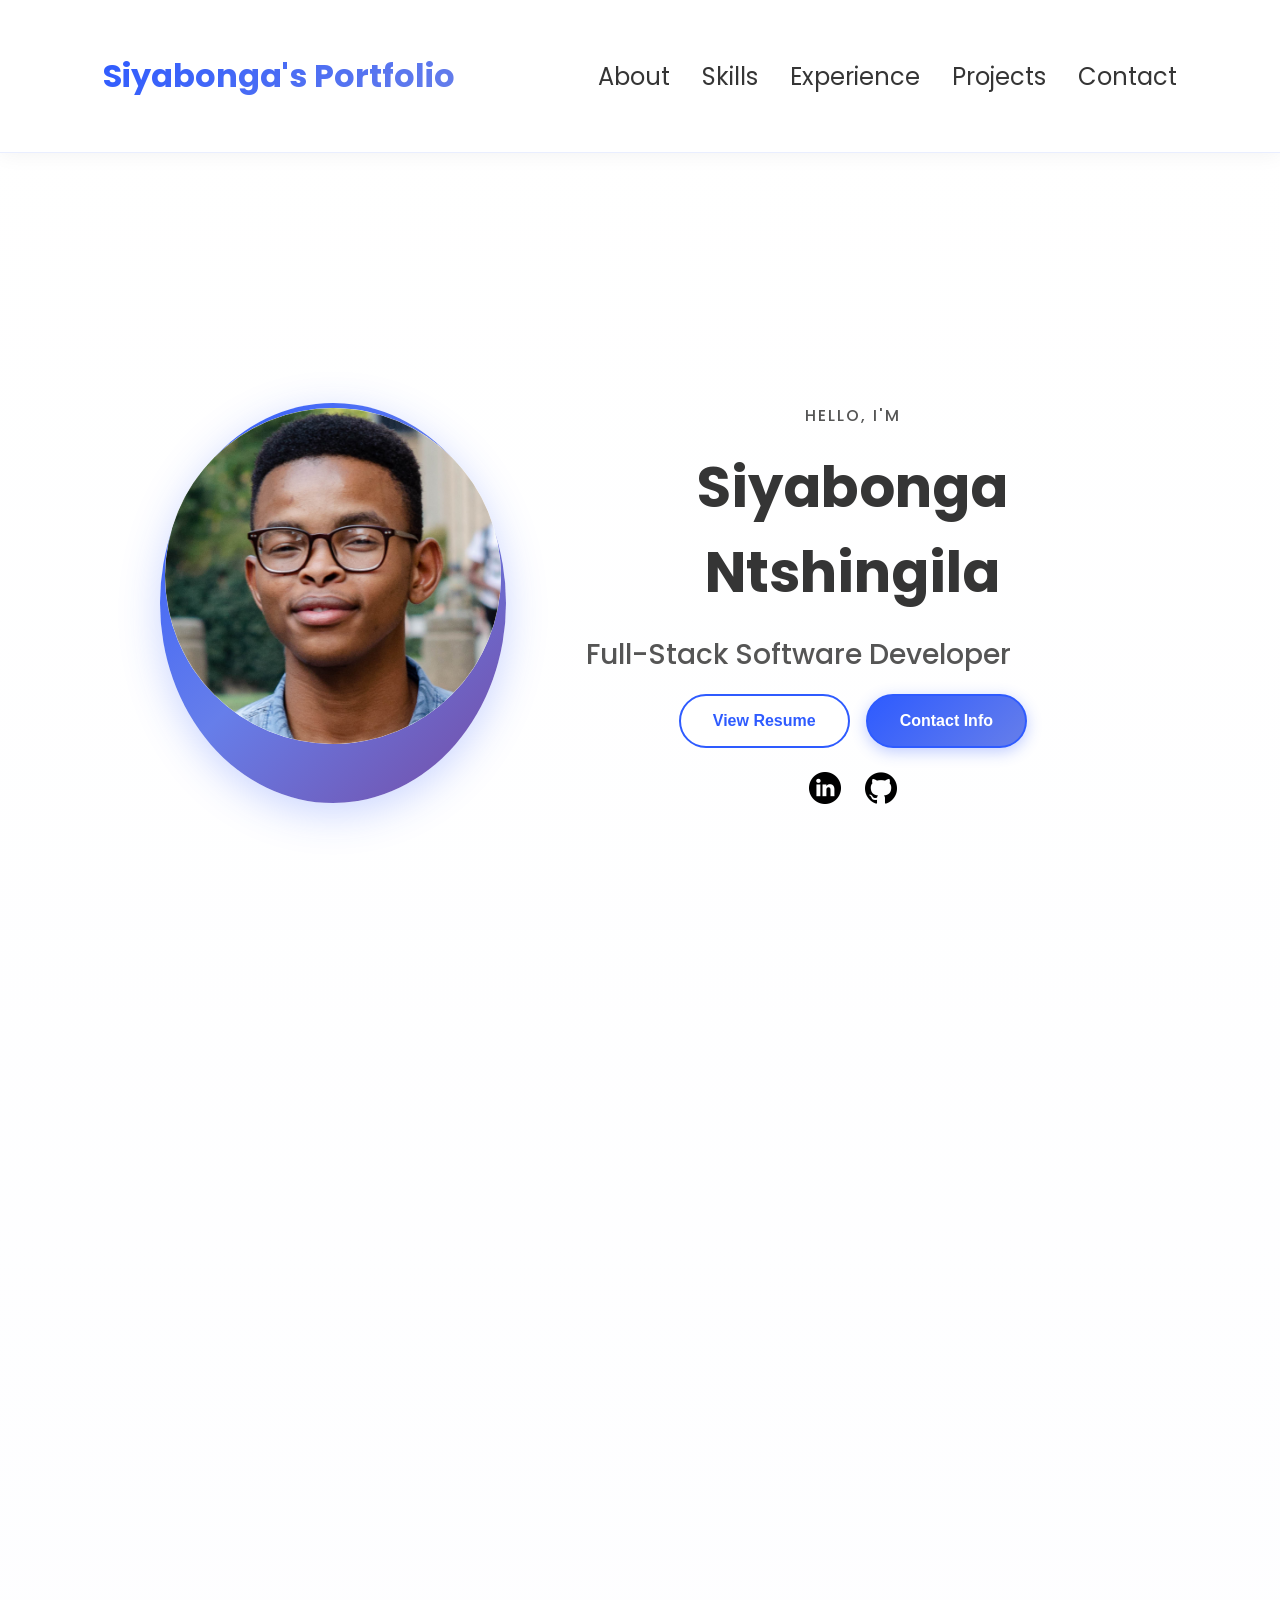
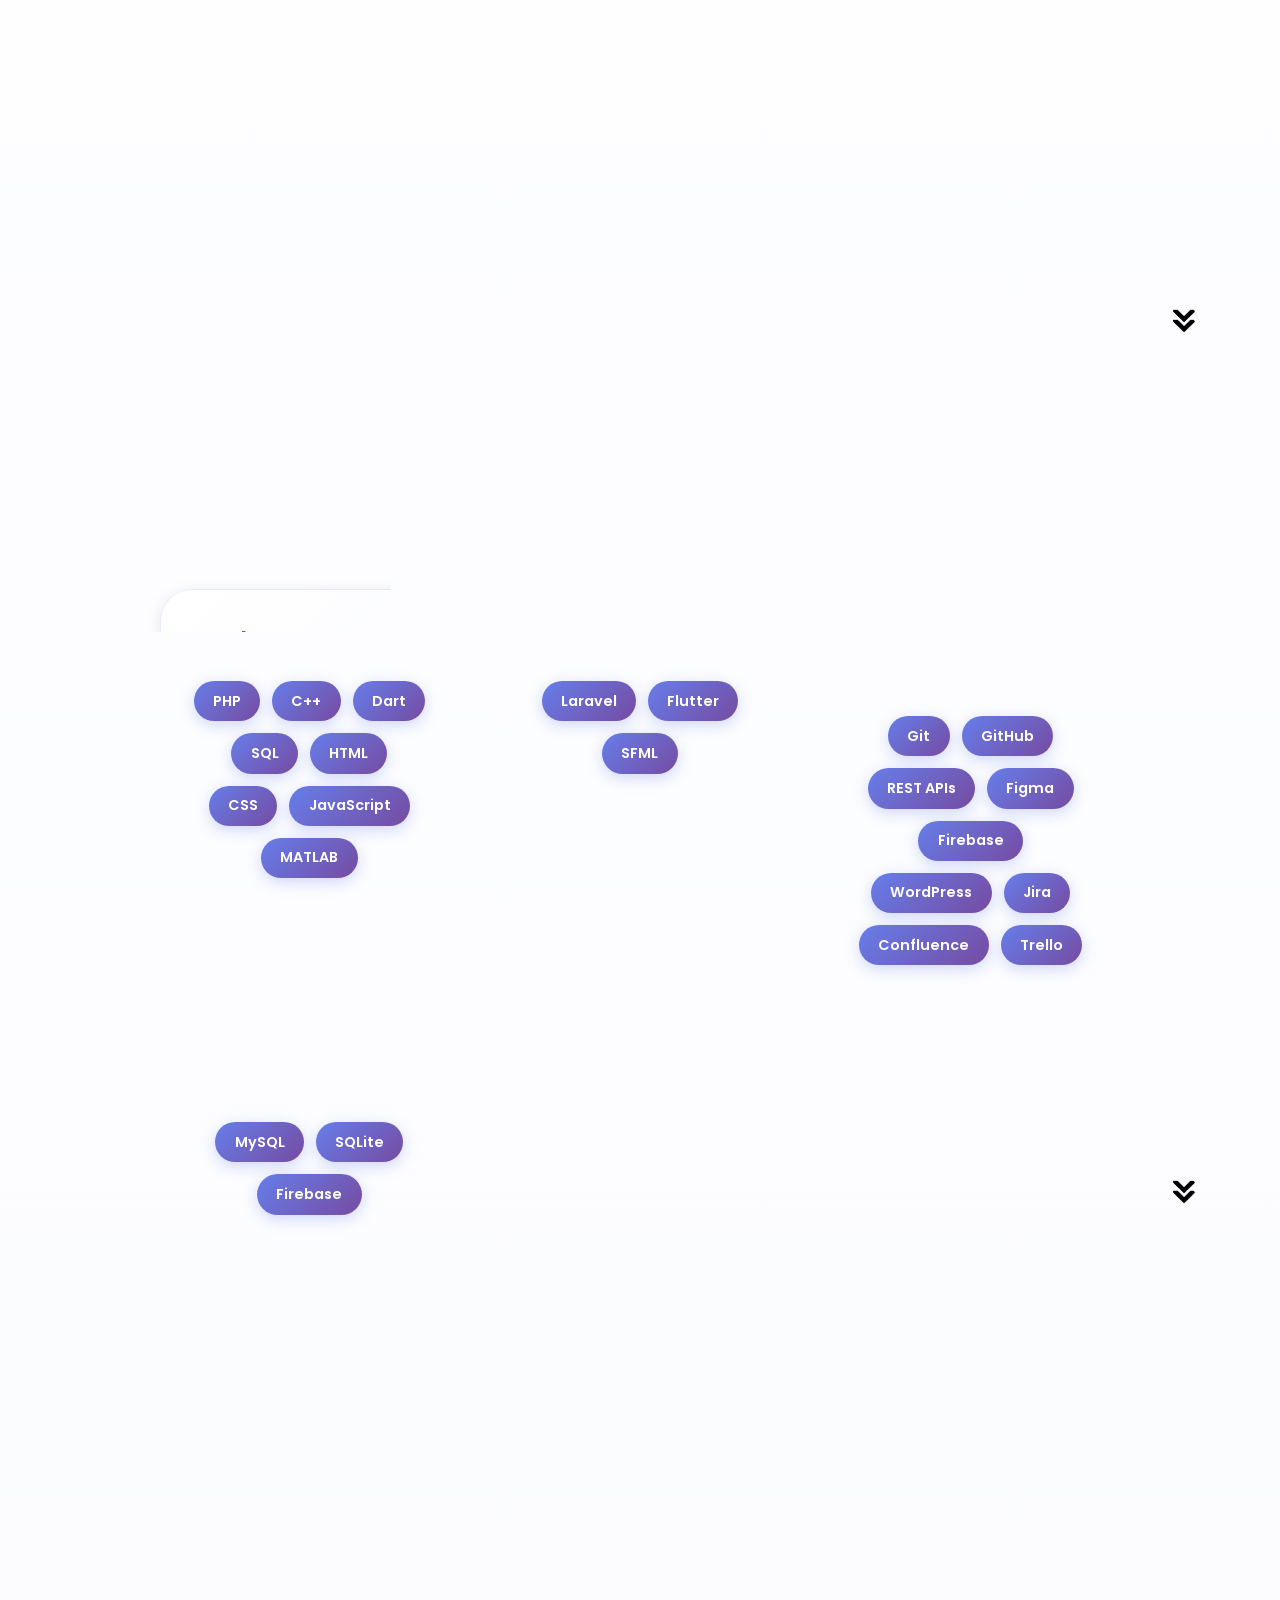
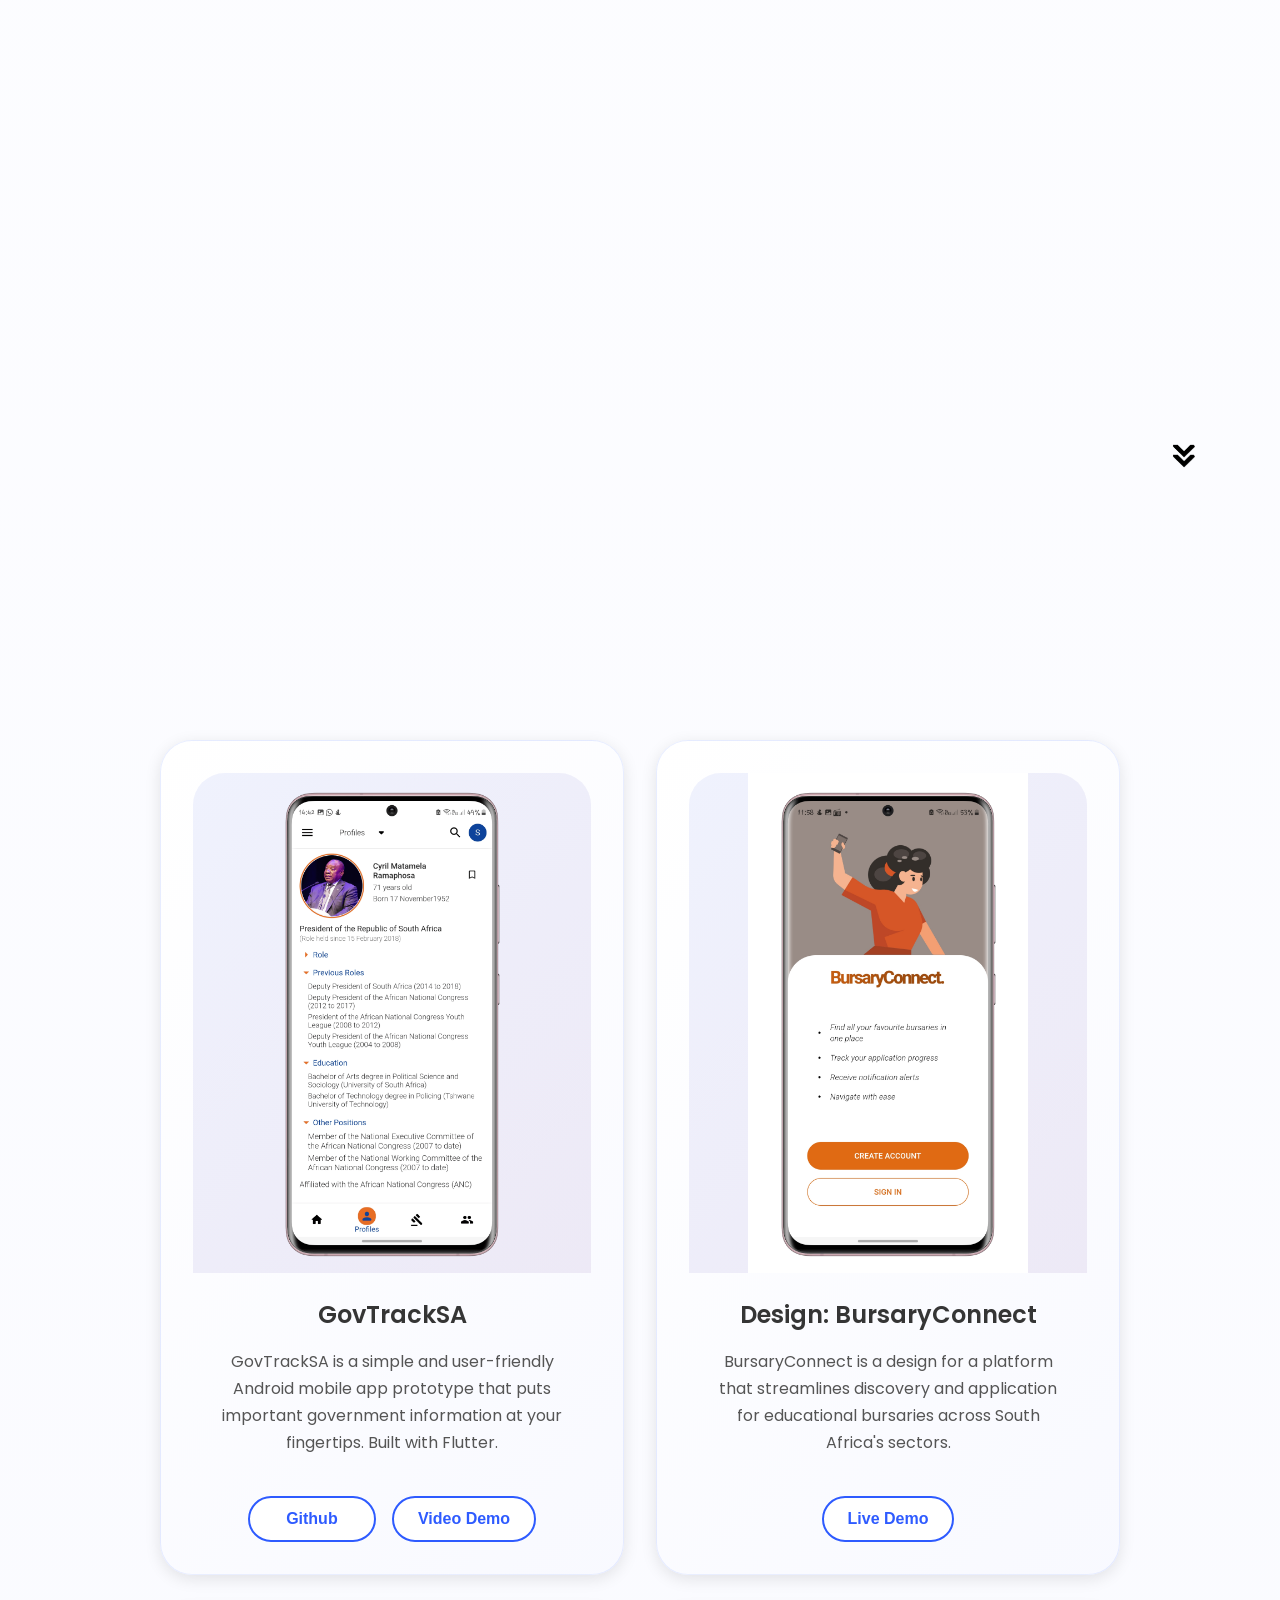
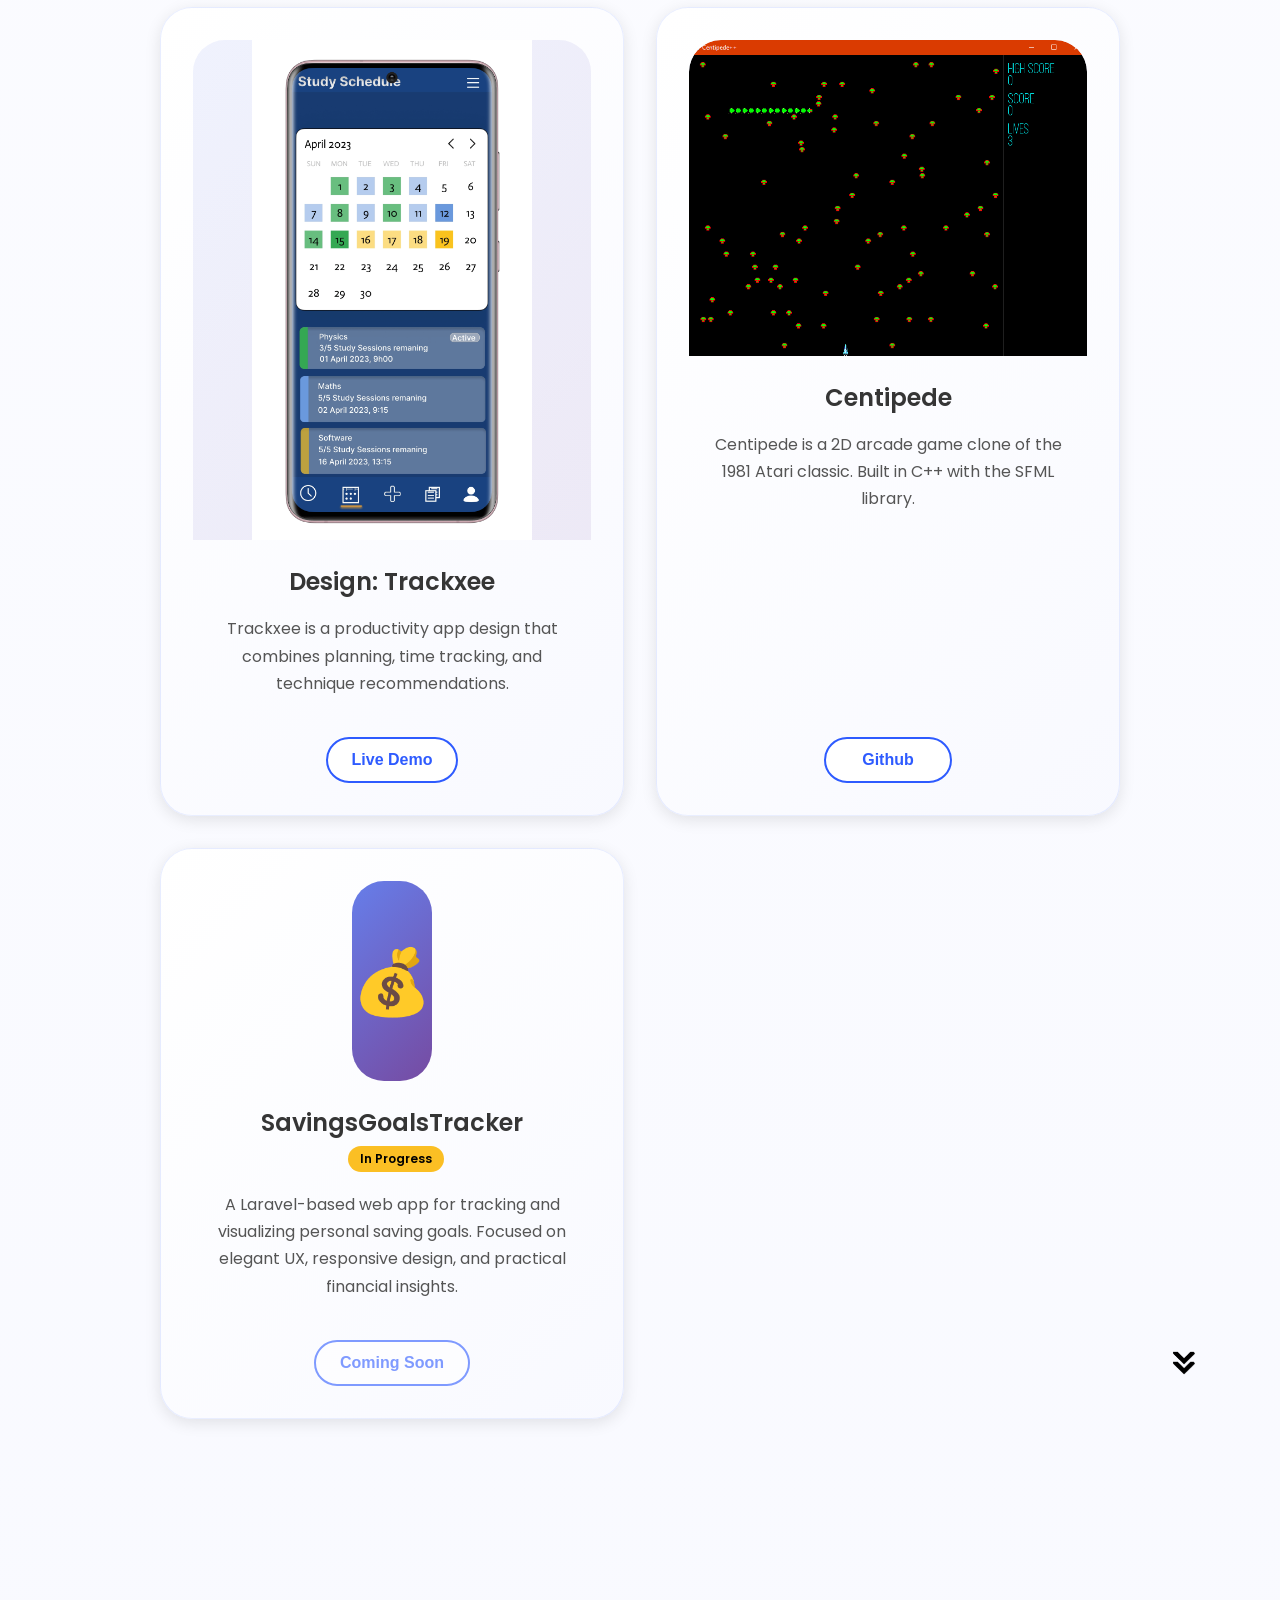
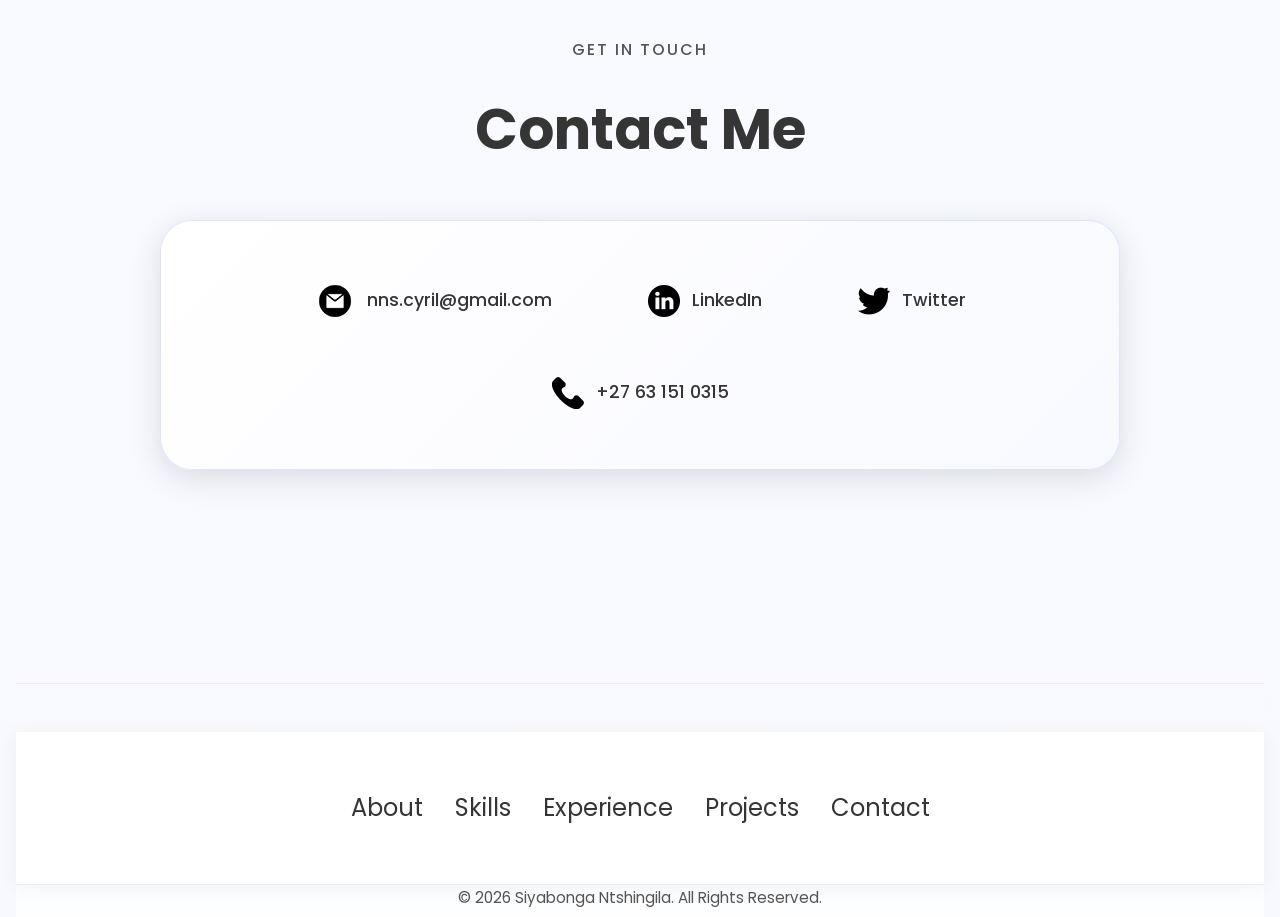
==== index.html @ ead3cae6 "Enhance portfolio UI, add animations and scroll-to-top Improved the portfolio's visual design with g" ====
<!DOCTYPE html>
<html lang="en">

<head>
  <meta charset="UTF-8" />
  <meta http-equiv="X-UA-Compatible" content="IE=edge" />
  <meta name="viewport" content="width=device-width, initial-scale=1.0" />
  <title>Siyabonga Ntshingila - Full-Stack Software Developer Portfolio</title>
  <meta name="description"
    content="Portfolio of Siyabonga Ntshingila — Full-Stack Software Developer specializing in Flutter, Laravel, and production web applications." />
  <link rel="stylesheet" href="style.css" />
  <link rel="stylesheet" href="mediaqueries.css" />
  <link rel="icon" type="image/x-icon" href="./assets/favicon.png">
  <link rel="preconnect" href="https://fonts.googleapis.com" />
  <link rel="preconnect" href="https://fonts.gstatic.com" crossorigin />
</head>

<body>
  <div class="page-wrapper">
  <nav id="desktop-nav">
    <div class="logo">Siyabonga's Portfolio</div>
    <div>
      <ul class="nav-links">
        <li><a href="#about">About</a></li>
        <li><a href="#skills">Skills</a></li>
        <li><a href="#experience">Experience</a></li>
        <li><a href="#projects">Projects</a></li>
        <li><a href="#contact">Contact</a></li>
      </ul>
    </div>
  </nav>

  <nav id="hamburger-nav">
    <div class="logo">Siyabonga Ntshingila</div>
    <div class="hamburger-menu">
      <div class="hamburger-icon" role="button" aria-label="Toggle navigation menu" aria-controls="mobile-menu"
        aria-expanded="false" tabindex="0" onclick="toggleMenu()"
        onkeydown="if(event.key==='Enter'||event.key===' '){toggleMenu()}">
        <span></span>
        <span></span>
        <span></span>
      </div>
      <ul id="mobile-menu" class="menu-links">
        <li><a class="menu-item" href="#about" onclick="toggleMenu()">About</a></li>
        <li><a class="menu-item" href="#skills" onclick="toggleMenu()">Skills</a></li>
        <li><a class="menu-item" href="#experience" onclick="toggleMenu()">Experience</a></li>
        <li><a class="menu-item" href="#projects" onclick="toggleMenu()">Projects</a></li>
        <li><a class="menu-item" href="#contact" onclick="toggleMenu()">Contact</a></li>
      </ul>
    </div>
  </nav>

  <section id="profile" data-animate="fade-in">
    <div class="section__pic-container">
      <div class="profile-pic-wrapper">
        <img id="profile-pic" src="./assets/profile-pic.png" alt="Siyabonga Ntshingila profile picture" />
      </div>
    </div>
    <div class="section__text-container">
      <p class="section__text__p1">Hello, I'm</p>
      <h1 class="title">Siyabonga Ntshingila</h1>
      <p class="section__text__p2">Full-Stack Software Developer</p>
      <div class="btn-container">
        <button class="btn btn-color-2"
          onclick="window.open('./assets/C_Vs.pdf', '_blank')">View Resume</button>
        <button class="btn btn-color-1" onclick="location.href='./#contact'">
          Contact Info
        </button>
      </div>
      <div id="socials-container">
        <img src="./assets/linkedin.png" alt="My LinkedIn profile" class="icon"
          onclick="window.open('https://www.linkedin.com/in/siya-ntshingila','_blank')" />
        <img src="./assets/github.png" alt="My GitHub profile" class="icon"
          onclick="window.open('https://github.com/SiyabongaCyril', '_blank')" />
      </div>
    </div>
  </section>

  <section id="about" data-animate="fade-in">
    <p class="section__text__p1">Get To Know More</p>
    <h1 class="title">About Me</h1>
    <div class="section-container">
      <div class="section__pic-container">
        <img src="./assets/feelingProud.svg" alt="Illustration: a developer proud of their craft" class="about-pic"
          loading="lazy" />
      </div>
      <div class="about-details-container">
        <div class="about-containers">
          <div class="details-container">
            <img src="./assets/experience.png" alt="Experience icon" class="icon" />
            <h3>Experience</h3>
            <p>1+ Years<br />Siyakha Consulting — Software Developer (Jan 2025–Present), Developer Intern
              (May 2024 – Dec 2024)</p>
          </div>
          <div class="details-container">
            <img src="./assets/education.png" alt="Education icon" class="icon" />
            <h3>Education</h3>
            <p>
              Power Learn Project — Flutter Specialisation (2023)<br />
              University of the Witwatersrand — BSc Electrical (Information) Engineering (Incomplete, Year 3 of 4,
              2017–2022)
            </p>
          </div>
        </div>
        <div class="text-container">
          <p>
            Experienced Full-Stack Software Developer with hands-on experience building and maintaining 
            production web applications. I focus on developing reliable, user-focused features that support 
            real-world workflows. Whether it's crafting elegant front-end interfaces or diving into back-end 
            logic, I take ownership of components and contribute to stable, scalable solutions.
          </p>
          <p class="philosophy">
            I believe in writing clean, maintainable code and building products that make everyday
            life simpler, faster, and more meaningful.
          </p>
        </div>
      </div>
    </div>
    <img src="./assets/arrow.png" alt="Scroll to skills" class="icon arrow" loading="lazy"
      onclick="location.href='./#skills'" />
  </section>

  <section id="skills" data-animate="fade-in">
    <p class="section__text__p1">Explore My</p>
    <h1 class="title">Tech Stack</h1>
    <div class="skills-details-container">
      <div class="skills-grid">
        <div class="skill-category">
          <h3 class="skill-category-title">Languages</h3>
          <div class="skill-tags" data-animate-children="stagger">
            <span class="skill-tag">PHP</span>
            <span class="skill-tag">C++</span>
            <span class="skill-tag">Dart</span>
            <span class="skill-tag">SQL</span>
            <span class="skill-tag">HTML</span>
            <span class="skill-tag">CSS</span>
            <span class="skill-tag">JavaScript</span>
            <span class="skill-tag">MATLAB</span>
          </div>
        </div>

        <div class="skill-category">
          <h3 class="skill-category-title">Frameworks</h3>
          <div class="skill-tags" data-animate-children="stagger">
            <span class="skill-tag">Laravel</span>
            <span class="skill-tag">Flutter</span>
            <span class="skill-tag">SFML</span>
          </div>
        </div>

        <div class="skill-category">
          <h3 class="skill-category-title">Tools & Technologies</h3>
          <div class="skill-tags" data-animate-children="stagger">
            <span class="skill-tag">Git</span>
            <span class="skill-tag">GitHub</span>
            <span class="skill-tag">REST APIs</span>
            <span class="skill-tag">Figma</span>
            <span class="skill-tag">Firebase</span>
            <span class="skill-tag">WordPress</span>
            <span class="skill-tag">Jira</span>
            <span class="skill-tag">Confluence</span>
            <span class="skill-tag">Trello</span>
          </div>
        </div>

        <div class="skill-category">
          <h3 class="skill-category-title">Databases</h3>
          <div class="skill-tags" data-animate-children="stagger">
            <span class="skill-tag">MySQL</span>
            <span class="skill-tag">SQLite</span>
            <span class="skill-tag">Firebase</span>
          </div>
        </div>
      </div>
    </div>
    <img src="./assets/arrow.png" alt="Scroll to experience" class="icon arrow" loading="lazy"
      onclick="location.href='./#experience'" />
  </section>

  <section id="experience" data-animate="fade-in">
    <p class="section__text__p1">Detailed</p>
    <h1 class="title">Technical Experience</h1>
    <div class="experience-details-container">
      <div class="about-containers">
        <div class="details-container">
          <h2 class="experience-sub-title">Languages</h2>
          <div class="article-container">
            <article>
              <img src="./assets/checkmark.png" alt="Experience icon" class="icon" />
              <div>
                <h3>C++</h3>
                <p>Experienced</p>
              </div>
            </article>
            <article>
              <img src="./assets/checkmark.png" alt="Experience icon" class="icon" />
              <div>
                <h3>Dart</h3>
                <p>Experienced</p>
              </div>
            </article>
            <article>
              <img src="./assets/checkmark.png" alt="Experience icon" class="icon" />
              <div>
                <h3>PHP</h3>
                <p>Intermediate</p>
              </div>
            </article>
            <article>
              <img src="./assets/checkmark.png" alt="Experience icon" class="icon" />
              <div>
                <h3>SQL</h3>
                <p>Intermediate</p>
              </div>
            </article>
            <article>
              <img src="./assets/checkmark.png" alt="Experience icon" class="icon" />
              <div>
                <h3>HTML/CSS</h3>
                <p>Intermediate</p>
              </div>
            </article>
            <article>
              <img src="./assets/checkmark.png" alt="Experience icon" class="icon" />
              <div>
                <h3>JavaScript</h3>
                <p>Intermediate</p>
              </div>
            </article>
            <article>
              <img src="./assets/checkmark.png" alt="Experience icon" class="icon" />
              <div>
                <h3>MATLAB</h3>
                <p>Basic</p>
              </div>
            </article>
          </div>
        </div>
        <div class="details-container">
          <h2 class="experience-sub-title">Frameworks & Tools</h2>
          <div class="article-container">
            <article>
              <img src="./assets/checkmark.png" alt="Experience icon" class="icon" />
              <div>
                <h3>Laravel</h3>
                <p>Intermediate</p>
              </div>
            </article>
            <article>
              <img src="./assets/checkmark.png" alt="Experience icon" class="icon" />
              <div>
                <h3>Flutter</h3>
                <p>Intermediate</p>
              </div>
            </article>
            <article>
              <img src="./assets/checkmark.png" alt="Experience icon" class="icon" />
              <div>
                <h3>Git/GitHub</h3>
                <p>Intermediate</p>
              </div>
            </article>
            <article>
              <img src="./assets/checkmark.png" alt="Experience icon" class="icon" />
              <div>
                <h3>Figma</h3>
                <p>Intermediate</p>
              </div>
            </article>
            <article>
              <img src="./assets/checkmark.png" alt="Experience icon" class="icon" />
              <div>
                <h3>WordPress</h3>
                <p>Basic</p>
              </div>
            </article>
            <article>
              <img src="./assets/checkmark.png" alt="Experience icon" class="icon" />
              <div>
                <h3>Jira/Trello</h3>
                <p>Basic</p>
              </div>
            </article>
          </div>
        </div>
      </div>
    </div>
    <img src="./assets/arrow.png" alt="Scroll to projects" class="icon arrow" loading="lazy"
      onclick="location.href='./#projects'" />
  </section>

  <section id="projects" data-animate="fade-in">
    <p class="section__text__p1">Browse My Recent</p>
    <h1 class="title">Projects</h1>
    <div class="experience-details-container">
      <div class="projects-grid" data-animate-children="cards">
        <div class="details-container color-container project-card">
          <div class="article-container project-image-container">
            <img src="./assets/Cyril_Card.png" alt="Project: GovTrackSA preview" class="project-img" loading="lazy" />
          </div>
          <h2 class="experience-sub-title project-title">GovTrackSA</h2>
          <p class="project-description">GovTrackSA is a simple and user-friendly Android mobile app prototype that puts
            important government information at your fingertips. Built with Flutter.</p>
          <div class="btn-container">
            <button class="btn btn-color-2 project-btn"
              onclick="location.href='https://github.com/SiyabongaCyril/GovTrack-SA'">
              Github
            </button>
            <button class="btn btn-color-2 project-btn" onclick="location.href='https://youtu.be/RrnlTQlyPzw'">
              Video Demo
            </button>
          </div>
        </div>

        <div class="details-container color-container project-card">
          <div class="article-container project-image-container">
            <img src="./assets/BursaryConnect.PNG" alt="Design: BursaryConnect preview" class="project-img"
              loading="lazy" />
          </div>
          <h2 class="experience-sub-title project-title">Design: BursaryConnect</h2>
          <p class="project-description">BursaryConnect is a design for a platform that streamlines discovery and
            application for educational bursaries across South Africa's sectors.</p>
          <div class="btn-container">
            <button class="btn btn-color-2 project-btn"
              onclick="location.href='https://www.figma.com/file/YUiSy9ssVCLuo84Da8akjP/BursaryConnect-v1?type=design&node-id=0%3A1&mode=design&t=DxH1zbxx4kkcOUcd-1'">
              Live Demo
            </button>
          </div>
        </div>

        <div class="details-container color-container project-card">
          <div class="article-container project-image-container">
            <img src="./assets/Trackxee.PNG" alt="Design: Trackxee preview" class="project-img" loading="lazy" />
          </div>
          <h2 class="experience-sub-title project-title">Design: Trackxee</h2>
          <p class="project-description">Trackxee is a productivity app design that combines planning, time tracking,
            and technique recommendations.</p>
          <div class="btn-container">
            <button class="btn btn-color-2 project-btn"
              onclick="location.href='https://www.figma.com/file/BgWZhPYWXhJg36c8xiPseM/Final-Wire-frame?type=design&node-id=0%3A1&mode=design&t=heClqvNJWUAM1Sor-1'">
              Live Demo
            </button>
          </div>
        </div>

        <div class="details-container color-container project-card">
          <div class="article-container project-image-container">
            <img src="./assets/Centipede_Ingame.PNG" alt="Project: Centipede game preview" class="project-img"
              loading="lazy" />
          </div>
          <h2 class="experience-sub-title project-title">Centipede</h2>
          <p class="project-description">Centipede is a 2D arcade game clone of the 1981 Atari classic. Built in C++
            with the SFML library.</p>
          <div class="btn-container">
            <button class="btn btn-color-2 project-btn"
              onclick="location.href='https://github.com/SiyabongaCyril/Centipede'">
              Github
            </button>
          </div>
        </div>

        <div class="details-container color-container coming-soon project-card">
          <div class="article-container">
            <div class="coming-soon-placeholder">
              <span class="coming-soon-icon">💰</span>
            </div>
          </div>
          <h2 class="experience-sub-title project-title">SavingsGoalsTracker <span class="badge">In Progress</span></h2>
          <p class="project-description">A Laravel-based web app for tracking and visualizing personal saving goals.
            Focused on elegant UX, responsive design, and practical financial insights.</p>
          <div class="btn-container">
            <button class="btn btn-color-2 project-btn" disabled>
              Coming Soon
            </button>
          </div>
        </div>
      </div>
    </div>
    <img src="./assets/arrow.png" alt="Scroll to contact" class="icon arrow" loading="lazy"
      onclick="location.href='./#contact'" />
  </section>

  <section id="contact" data-animate="fade-in">
    <p class="section__text__p1">Get in Touch</p>
    <h1 class="title">Contact Me</h1>
    <div class="contact-info-upper-container">
      <div class="contact-info-container">
        <img src="./assets/email.png" alt="Email icon" class="icon contact-icon email-icon" />
        <p><a href="mailto:nns.cyril@gmail.com" target="_blank" rel="noopener">nns.cyril@gmail.com</a></p>
      </div>
      <div class="contact-info-container">
        <img src="./assets/linkedin.png" alt="LinkedIn icon" class="icon contact-icon" />
        <p><a href="https://www.linkedin.com/in/siya-ntshingila" target="_blank" rel="noopener">LinkedIn</a></p>
      </div>
      <div class="contact-info-container">
        <img src="./assets/twitter.png" alt="Twitter icon" class="icon contact-icon" />
        <p><a href="https://twitter.com/SiyaTheDev" target="_blank" rel="noopener">Twitter</a></p>
      </div>
      <div class="contact-info-container">
        <img src="./assets/phone.png" alt="Phone icon" class="icon contact-icon" />
        <p><a href="tel:+27631510315">+27 63 151 0315</a></p>
      </div>
    </div>
  </section>

  <footer>
    <nav>
      <div class="nav-links-container">
        <ul class="nav-links">
          <li><a href="#about">About</a></li>
          <li><a href="#skills">Skills</a></li>
          <li><a href="#experience">Experience</a></li>
          <li><a href="#projects">Projects</a></li>
          <li><a href="#contact">Contact</a></li>
        </ul>
      </div>
    </nav>
    <p>&copy; <span id="current-year"></span> Siyabonga Ntshingila. All Rights Reserved.</p>

  </footer>
  </div>

  <!-- Scroll to Top Button -->
  <button id="scroll-to-top" aria-label="Scroll to top" title="Back to top">
    <svg width="24" height="24" viewBox="0 0 24 24" fill="none" stroke="currentColor" stroke-width="2" stroke-linecap="round" stroke-linejoin="round">
      <polyline points="18 15 12 9 6 15"></polyline>
    </svg>
  </button>

  <script src="script.js"></script>

</body>

</html>
---- style.css ----
/* GENERAL */

@import url("https://fonts.googleapis.com/css2?family=Poppins:wght@300;400;500;600;700&display=swap");

:root {
  --primary-blue: #2E5BFF;
  --gradient-start: #667eea;
  --gradient-end: #764ba2;
  --text-dark: rgb(53, 53, 53);
  --text-medium: rgb(85, 85, 85);
  --text-light: rgb(143, 139, 139);
  --border-light: rgb(163, 163, 163);
  --bg-light: rgb(250, 250, 250);
  --shadow-sm: 0 2px 8px rgba(0, 0, 0, 0.08);
  --shadow-md: 0 4px 16px rgba(0, 0, 0, 0.1);
  --shadow-lg: 0 8px 32px rgba(0, 0, 0, 0.12);
  --transition-fast: 200ms ease;
  --transition-normal: 300ms ease;
  --transition-slow: 500ms ease;
}

* {
  margin: 0;
  padding: 0;
  box-sizing: border-box;
}

body {
  font-family: "Poppins", sans-serif;
  overflow-x: hidden;
  background: linear-gradient(180deg, #ffffff 0%, #f8f9ff 100%);
  color: var(--text-dark);
}

.page-wrapper {
  position: relative;
  overflow-x: hidden;
}

html {
  scroll-behavior: smooth;
}

p {
  color: var(--text-medium);
  line-height: 1.7;
}

/* TRANSITIONS & ANIMATIONS */

a,
.btn {
  transition: all var(--transition-normal);
}

@keyframes fadeInUp {
  from {
    opacity: 0;
    transform: translateY(30px);
  }
  to {
    opacity: 1;
    transform: translateY(0);
  }
}

@keyframes fadeIn {
  from {
    opacity: 0;
  }
  to {
    opacity: 1;
  }
}

@keyframes slideInLeft {
  from {
    opacity: 0;
    transform: translateX(-30px);
  }
  to {
    opacity: 1;
    transform: translateX(0);
  }
}

[data-animate="fade-in"] {
  opacity: 0;
  animation: fadeInUp 0.8s ease-out forwards;
}

[data-animate="fade-in"].visible {
  animation: fadeInUp 0.8s ease-out forwards;
}

/* DESKTOP NAV */

nav,
.nav-links {
  display: flex;
}

nav {
  justify-content: space-around;
  align-items: center;
  height: 17vh;
  padding: 0 2rem;
  background: rgba(255, 255, 255, 0.95);
  backdrop-filter: blur(10px);
  -webkit-backdrop-filter: blur(10px);
  border-bottom: 1px solid rgba(46, 91, 255, 0.1);
  position: sticky;
  top: 0;
  z-index: 1000;
  box-shadow: 0 2px 20px rgba(0, 0, 0, 0.05);
}

.nav-links {
  gap: 2rem;
  list-style: none;
  font-size: 1.5rem;
}

a {
  color: var(--text-dark);
  text-decoration: none;
  text-decoration-color: var(--text-light);
  position: relative;
}

a::after {
  content: '';
  position: absolute;
  width: 0;
  height: 2px;
  bottom: -5px;
  left: 50%;
  background: linear-gradient(90deg, var(--gradient-start), var(--gradient-end));
  transition: all var(--transition-normal);
  transform: translateX(-50%);
}

a:hover::after {
  width: 100%;
}

.menu-item:hover {
  color: var(--primary-blue);
}

a:hover {
  color: var(--primary-blue);
}

.logo {
  font-size: 2rem;
  font-weight: 700;
  background: linear-gradient(135deg, var(--primary-blue) 0%, var(--gradient-start) 100%);
  -webkit-background-clip: text;
  -webkit-text-fill-color: transparent;
  background-clip: text;
}

.logo:hover {
  cursor: default;
}

/* PROFILE PICTURE */
.profile-pic-wrapper {
  position: relative;
  border-radius: 50%;
  padding: 5px;
  background: linear-gradient(135deg, var(--primary-blue), var(--gradient-start), var(--gradient-end));
  box-shadow: 0 10px 40px rgba(46, 91, 255, 0.25);
  transition: all var(--transition-normal);
}

.profile-pic-wrapper:hover {
  transform: scale(1.05) rotate(2deg);
  box-shadow: 0 15px 50px rgba(46, 91, 255, 0.35);
}

#profile-pic {
  background-color: white;
  border-radius: 50%;
  max-width: 100%;
  height: auto;
  display: block;
}

/* HAMBURGER MENU */

#hamburger-nav {
  display: none;
}

.hamburger-menu {
  position: relative;
  display: inline-block;
}

.hamburger-icon {
  display: flex;
  flex-direction: column;
  justify-content: space-between;
  height: 24px;
  width: 30px;
  cursor: pointer;
}

.hamburger-icon span {
  width: 100%;
  height: 2px;
  background-color: black;
  transition: all 0.3s ease-in-out;
}

.menu-links {
  position: absolute;
  top: 100%;
  right: 0;
  background-color: rgba(255, 255, 255, 0.98);
  backdrop-filter: blur(10px);
  -webkit-backdrop-filter: blur(10px);
  width: fit-content;
  max-height: 0;
  overflow: hidden;
  transition: all 0.3s ease-in-out;
  border: 1px solid rgba(46, 91, 255, 0.15);
  border-radius: 1rem;
  box-shadow: var(--shadow-lg);
  z-index: 1000;
}

.menu-links a {
  display: block;
  padding: 1rem 2rem;
  text-align: center;
  font-size: 1.5rem;
  color: var(--text-dark);
  text-decoration: none;
  transition: all var(--transition-fast);
}

.menu-links a:hover {
  background: linear-gradient(90deg, rgba(102, 126, 234, 0.1), rgba(118, 75, 162, 0.1));
}

.menu-links li {
  list-style: none;
}

.menu-links.open {
  max-height: 400px;
}

.hamburger-icon.open span:first-child {
  transform: rotate(45deg) translate(10px, 5px);
}

.hamburger-icon.open span:nth-child(2) {
  opacity: 0;
}

.hamburger-icon.open span:last-child {
  transform: rotate(-45deg) translate(10px, -5px);
}

.hamburger-icon span:first-child {
  transform: none;
}
.hamburger-icon span:nth-child(2) {
  opacity: 1;
}
.hamburger-icon span:last-child {
  transform: none;
}

/* Focus styles for accessibility */
a:focus-visible,
button:focus-visible,
.menu-item:focus-visible,
.hamburger-icon:focus-visible {
  outline: 3px solid var(--primary-blue);
  outline-offset: 3px;
  border-radius: 4px;
}

/* SECTIONS */

section {
  padding-top: 4vh;
  min-height: 96vh;
  margin: 0 10rem;
  box-sizing: border-box;
  position: relative;
}

.section-container {
  display: flex;
}

.section__text__p1 {
  text-align: center;
  font-size: 1rem;
  color: var(--text-medium);
  text-transform: uppercase;
  letter-spacing: 2px;
  font-weight: 500;
  margin-bottom: 0.5rem;
}

/* PROFILE SECTION */

#profile {
  display: flex;
  justify-content: center;
  gap: 5rem;
  height: 80vh;
  align-items: center;
}

.section__pic-container {
  display: flex;
  height: 400px;
  width: 400px;
  margin: auto 0;
}

.section__text {
  align-self: center;
  text-align: center;
}

.section__text p {
  font-weight: 600;
}

.section__text__p2 {
  font-size: 1.75rem;
  margin-bottom: 1rem;
  color: var(--text-medium);
  font-weight: 500;
}

.title {
  font-size: 3.5rem;
  text-align: center;
  margin: 1rem 0;
  font-weight: 700;
}

.name-highlight {
  background: linear-gradient(135deg, var(--primary-blue) 0%, var(--gradient-start) 50%, var(--gradient-end) 100%);
  -webkit-background-clip: text;
  -webkit-text-fill-color: transparent;
  background-clip: text;
  position: relative;
  display: inline-block;
}

#socials-container {
  display: flex;
  justify-content: center;
  margin-top: 1.5rem;
  gap: 1.5rem;
}

#socials-container .icon {
  transition: all var(--transition-normal);
  filter: grayscale(30%);
}

#socials-container .icon:hover {
  transform: translateY(-8px) scale(1.1);
  filter: grayscale(0%) drop-shadow(0 8px 16px rgba(46, 91, 255, 0.3));
}

/* ICONS */

.icon {
  cursor: pointer;
  height: 2rem;
}

/* BUTTONS */

.btn-container {
  display: flex;
  justify-content: center;
  gap: 1rem;
  flex-wrap: wrap;
  margin-top: 1rem;
}

.btn {
  font-weight: 600;
  transition: all var(--transition-normal);
  padding: 1rem 2rem;
  min-width: 10rem;
  border-radius: 3rem;
  cursor: pointer;
  font-size: 1rem;
  border: 2px solid transparent;
  position: relative;
  overflow: hidden;
}

.btn::before {
  content: '';
  position: absolute;
  top: 50%;
  left: 50%;
  width: 0;
  height: 0;
  border-radius: 50%;
  background: rgba(255, 255, 255, 0.3);
  transform: translate(-50%, -50%);
  transition: width 0.6s, height 0.6s;
}

.btn:hover::before {
  width: 300px;
  height: 300px;
}

.btn-color-1 {
  background: linear-gradient(135deg, var(--primary-blue), var(--gradient-start));
  color: white;
  border-color: var(--primary-blue);
  box-shadow: 0 4px 15px rgba(46, 91, 255, 0.3);
}

.btn-color-1:hover {
  transform: translateY(-3px);
  box-shadow: 0 6px 25px rgba(46, 91, 255, 0.4);
}

.btn-color-2 {
  background: white;
  color: var(--primary-blue);
  border-color: var(--primary-blue);
}

.btn-color-2:hover {
  background: linear-gradient(135deg, var(--primary-blue), var(--gradient-start));
  color: white;
  transform: translateY(-3px);
  box-shadow: 0 6px 25px rgba(46, 91, 255, 0.3);
}

.btn:disabled {
  opacity: 0.6;
  cursor: not-allowed;
  transform: none !important;
  box-shadow: none !important;
}

/* ABOUT SECTION */

#about {
  position: relative;
}

.about-containers {
  gap: 2rem;
  margin-bottom: 2rem;
  margin-top: 2rem;
}

.about-details-container {
  justify-content: center;
  flex-direction: column;
}

.about-containers,
.about-details-container {
  display: flex;
}

.about-pic {
  border-radius: 2rem;
  max-width: 100%;
  height: auto;
}

.arrow {
  position: absolute;
  right: -5rem;
  bottom: 2.5rem;
}

.details-container {
  padding: 2rem;
  flex: 1;
  background: linear-gradient(135deg, rgba(255, 255, 255, 0.9) 0%, rgba(248, 249, 255, 0.9) 100%);
  border-radius: 2rem;
  border: 1px solid rgba(46, 91, 255, 0.1);
  text-align: center;
  overflow-wrap: break-word;
  word-wrap: break-word;
  hyphens: auto;
  box-shadow: var(--shadow-md);
  transition: all var(--transition-normal);
  position: relative;
}

.details-container::before {
  content: '';
  position: absolute;
  top: 0;
  left: 0;
  right: 0;
  bottom: 0;
  border-radius: 2rem;
  padding: 2px;
  background: linear-gradient(135deg, var(--gradient-start), var(--gradient-end));
  -webkit-mask: linear-gradient(#fff 0 0) content-box, linear-gradient(#fff 0 0);
  -webkit-mask-composite: xor;
  mask: linear-gradient(#fff 0 0) content-box, linear-gradient(#fff 0 0);
  mask-composite: exclude;
  opacity: 0;
  transition: opacity var(--transition-normal);
}

.details-container:hover {
  transform: translateY(-8px);
  box-shadow: 0 12px 40px rgba(46, 91, 255, 0.15);
}

.details-container:hover::before {
  opacity: 1;
}

.details-container h3 {
  margin-bottom: 0.5rem;
  word-wrap: break-word;
  overflow-wrap: break-word;
}

.section-container {
  gap: 4rem;
  height: 80%;
}

.section__pic-container {
  height: 400px;
  width: 400px;
  margin: auto 0;
}

.philosophy {
  margin-top: 1.5rem;
  font-style: italic;
  background: linear-gradient(135deg, var(--primary-blue), var(--gradient-start));
  -webkit-background-clip: text;
  -webkit-text-fill-color: transparent;
  background-clip: text;
  font-weight: 600;
  font-size: 1.05rem;
}

/* SKILLS SECTION */

#skills {
  position: relative;
}

.skills-details-container {
  display: flex;
  justify-content: center;
  margin-top: 3rem;
}

.skills-grid {
  display: grid;
  grid-template-columns: repeat(auto-fit, minmax(280px, 1fr));
  gap: 2rem;
  width: 100%;
  max-width: 1200px;
}

.skill-category {
  background: linear-gradient(135deg, rgba(255, 255, 255, 0.9) 0%, rgba(248, 249, 255, 0.9) 100%);
  border-radius: 2rem;
  border: 1px solid rgba(46, 91, 255, 0.1);
  padding: 2rem;
  box-shadow: var(--shadow-md);
  transition: all var(--transition-normal);
}

.skill-category:hover {
  transform: translateY(-5px);
  box-shadow: 0 12px 40px rgba(46, 91, 255, 0.15);
  border-color: rgba(46, 91, 255, 0.2);
}

.skill-category-title {
  background: linear-gradient(135deg, var(--primary-blue), var(--gradient-start));
  -webkit-background-clip: text;
  -webkit-text-fill-color: transparent;
  background-clip: text;
  margin-bottom: 1.5rem;
  font-size: 1.5rem;
  text-align: center;
  font-weight: 600;
}

.skill-tags {
  display: flex;
  flex-wrap: wrap;
  gap: 0.75rem;
  justify-content: center;
}

.skill-tag {
  background: linear-gradient(135deg, var(--gradient-start) 0%, var(--gradient-end) 100%);
  color: white;
  padding: 0.6rem 1.2rem;
  border-radius: 2rem;
  font-size: 0.9rem;
  font-weight: 600;
  transition: all var(--transition-normal);
  box-shadow: 0 4px 15px rgba(102, 126, 234, 0.3);
  cursor: default;
}

.skill-tag:hover {
  transform: translateY(-5px) scale(1.05);
  box-shadow: 0 8px 25px rgba(102, 126, 234, 0.5);
}

/* EXPERIENCE SECTION */

#experience {
  position: relative;
}

.experience-sub-title {
  color: rgb(85, 85, 85);
  font-weight: 600;
  font-size: 1.75rem;
  margin-bottom: 2rem;
}

.experience-details-container {
  display: flex;
  justify-content: center;
  flex-direction: column;
}

.article-container {
  display: flex;
  text-align: initial;
  flex-wrap: wrap;
  flex-direction: row;
  gap: 2.5rem;
  justify-content: space-around;
}

article {
  display: flex;
  width: 10rem;
  justify-content: space-around;
  gap: 0.5rem;
}

article .icon {
  cursor: default;
}

article h3 {
  word-wrap: break-word;
  overflow-wrap: break-word;
  hyphens: auto;
}

/* PROJECTS SECTION */

#projects {
  position: relative;
}

.projects-grid {
  display: grid;
  grid-template-columns: repeat(auto-fill, minmax(300px, 1fr));
  grid-auto-rows: auto;
  gap: 2rem;
  margin-top: 3rem;
  align-items: start;
}

.color-container {
  border: 1px solid rgba(46, 91, 255, 0.1);
  background: linear-gradient(135deg, rgba(255, 255, 255, 0.95) 0%, rgba(248, 249, 255, 0.95) 100%);
  display: flex;
  flex-direction: column;
  height: 100%;
  border-radius: 2rem;
  overflow: hidden;
  box-shadow: var(--shadow-md);
  transition: all var(--transition-normal);
}

.project-card {
  position: relative;
}

.project-card::after {
  content: '';
  position: absolute;
  top: 0;
  left: 0;
  right: 0;
  bottom: 0;
  background: linear-gradient(135deg, rgba(102, 126, 234, 0.05), rgba(118, 75, 162, 0.05));
  opacity: 0;
  transition: opacity var(--transition-normal);
  pointer-events: none;
  border-radius: 2rem;
}

.project-card:hover {
  transform: translateY(-10px);
  box-shadow: 0 20px 50px rgba(46, 91, 255, 0.2);
  border-color: rgba(46, 91, 255, 0.3);
}

.project-card:hover::after {
  opacity: 1;
}

.project-image-container {
  width: 100%;
  overflow: hidden;
  border-radius: 2rem 2rem 0 0;
  background: linear-gradient(135deg, rgba(102, 126, 234, 0.1), rgba(118, 75, 162, 0.1));
}

.project-img {
  border-radius: 2rem 2rem 0 0;
  width: 100%;
  height: auto;
  max-height: 500px;
  object-fit: contain;
  display: block;
  transition: transform var(--transition-slow);
}

.project-card:hover .project-img {
  transform: scale(1.05);
}

.project-title {
  margin: 1.5rem 1rem 1rem;
  color: var(--text-dark);
  word-wrap: break-word;
  overflow-wrap: break-word;
  font-weight: 600;
  font-size: 1.5rem;
}

.project-description {
  padding: 0 1.5rem;
  margin-bottom: 1.5rem;
  flex-grow: 1;
  overflow-wrap: break-word;
  word-wrap: break-word;
  color: var(--text-medium);
  line-height: 1.7;
}

.project-btn {
  color: var(--primary-blue);
  border-color: var(--primary-blue);
  background: white;
  min-width: 8rem;
  padding: 0.75rem 1.5rem;
}

.coming-soon-placeholder {
  display: flex;
  align-items: center;
  justify-content: center;
  background: linear-gradient(135deg, #667eea 0%, #764ba2 100%);
  border-radius: 2rem;
  min-height: 200px;
  height: 100%;
}

.coming-soon-icon {
  font-size: 4rem;
}

.badge {
  display: inline-block;
  background: #fbbf24;
  color: #000;
  padding: 0.25rem 0.75rem;
  border-radius: 1rem;
  font-size: 0.75rem;
  font-weight: 600;
  margin-left: 0.5rem;
  vertical-align: middle;
}

/* CONTACT */

#contact {
  display: flex;
  justify-content: center;
  flex-direction: column;
  height: 70vh;
}

.contact-info-upper-container {
  display: flex;
  justify-content: center;
  border-radius: 2rem;
  border: 1px solid rgba(46, 91, 255, 0.15);
  background: linear-gradient(135deg, rgba(255, 255, 255, 0.95) 0%, rgba(248, 249, 255, 0.95) 100%);
  margin: 2rem auto;
  padding: 2rem;
  flex-wrap: wrap;
  max-width: 100%;
  box-shadow: var(--shadow-lg);
  transition: all var(--transition-normal);
}

.contact-info-upper-container:hover {
  box-shadow: 0 15px 50px rgba(46, 91, 255, 0.15);
}

.contact-info-container {
  display: flex;
  align-items: center;
  justify-content: center;
  gap: 0.75rem;
  margin: 1rem 1.5rem;
  padding: 0.75rem 1.5rem;
  border-radius: 1rem;
  transition: all var(--transition-fast);
}

.contact-info-container:hover {
  background: rgba(46, 91, 255, 0.05);
  transform: translateY(-3px);
}

.contact-info-container p {
  font-size: 1.1rem;
  word-wrap: break-word;
  overflow-wrap: break-word;
}

.contact-info-container a {
  color: var(--text-dark);
  font-weight: 500;
  transition: all var(--transition-fast);
}

.contact-info-container a:hover {
  color: var(--primary-blue);
}

.contact-info-container a::after {
  display: none;
}

.contact-icon {
  cursor: default;
}

.email-icon {
  height: 2.5rem;
}

/* FOOTER SECTION */

footer {
  height: 26vh;
  margin: 0 1rem;
  padding-top: 3rem;
  background: linear-gradient(180deg, rgba(248, 249, 255, 0.5) 0%, rgba(255, 255, 255, 0.8) 100%);
  border-top: 1px solid rgba(46, 91, 255, 0.1);
}

footer p {
  text-align: center;
  color: var(--text-medium);
  font-size: 0.95rem;
}

footer .nav-links a::after {
  display: none;
}

/* SCROLL TO TOP BUTTON */

#scroll-to-top {
  position: fixed;
  bottom: 2rem;
  left: 2rem;
  width: 50px;
  height: 50px;
  border-radius: 50%;
  background: linear-gradient(135deg, var(--primary-blue), var(--gradient-start));
  border: none;
  color: white;
  cursor: pointer;
  display: flex;
  align-items: center;
  justify-content: center;
  box-shadow: 0 4px 20px rgba(46, 91, 255, 0.4);
  opacity: 0;
  visibility: hidden;
  transform: translateY(100px);
  transition: all var(--transition-normal);
  z-index: 999;
}

#scroll-to-top.visible {
  opacity: 1;
  visibility: visible;
  transform: translateY(0);
}

#scroll-to-top:hover {
  transform: translateY(-5px) scale(1.1);
  box-shadow: 0 6px 30px rgba(46, 91, 255, 0.6);
}

#scroll-to-top:active {
  transform: translateY(-2px) scale(1.05);
}

#scroll-to-top svg {
  width: 24px;
  height: 24px;
}

@media screen and (max-width: 768px) {
  #scroll-to-top {
    width: 45px;
    height: 45px;
    bottom: 1.5rem;
    left: 1.5rem;
  }
  
  #scroll-to-top svg {
    width: 20px;
    height: 20px;
  }
}

@media screen and (max-width: 400px) {
  #scroll-to-top {
    width: 40px;
    height: 40px;
    bottom: 1rem;
    left: 1rem;
  }
}
---- mediaqueries.css ----
@media screen and (max-width: 1400px) {
  #profile {
    height: 83vh;
    margin-bottom: 6rem;
  }
  .about-containers {
    flex-wrap: wrap;
  }
  #contact,
  #projects {
    height: fit-content;
  }
}

@media screen and (max-width: 1200px) {
  #desktop-nav {
    display: none;
  }
  #hamburger-nav {
    display: flex;
    justify-content: space-between;
    padding: 0 2rem;
  }
  #experience,
  #skills,
  .experience-details-container {
    margin-top: 2rem;
  }
  #profile,
  .section-container {
    display: block;
  }
  
  .projects-grid {
    grid-template-columns: repeat(auto-fill, minmax(280px, 1fr));
  }
  
  .skills-grid {
    grid-template-columns: 1fr;
  }
  
  .arrow {
    display: none;
  }
  
  section,
  .section-container {
    height: fit-content;
  }
  
  section {
    margin: 0 5%;
  }
  
  .section__pic-container {
    width: 275px;
    height: 275px;
    margin: 0 auto 2rem;
  }
  
  .about-containers {
    margin-top: 0;
  }
  
  .title {
    font-size: 2.75rem;
  }
  
  /* Disable parallax on smaller screens */
  .profile-pic-wrapper {
    transform: none !important;
  }
}

@media screen and (max-width: 768px) {
  .projects-grid {
    grid-template-columns: repeat(auto-fill, minmax(250px, 1fr));
  }

  .project-img {
    max-height: 400px;
    object-fit: contain;
  }
  
  .skill-tags {
    justify-content: center;
  }
  
  .article-container {
    gap: 1.5rem;
  }
  
  article {
    width: 8rem;
  }
  
  .btn {
    padding: 0.9rem 1.5rem;
    font-size: 0.95rem;
  }
  
  .details-container {
    padding: 1.5rem;
  }
  
  .contact-info-container {
    margin: 0.75rem 1rem;
    padding: 0.6rem 1rem;
  }
}

@media screen and (max-width: 600px) {
  #contact,
  footer {
    height: fit-content;
    min-height: 40vh;
  }
  
  #profile {
    height: 83vh;
    margin-bottom: 0;
  }
  
  .projects-grid {
    grid-template-columns: 1fr;
  }
  
  .project-img {
    max-height: 350px;
  }
  
  article {
    font-size: 1rem;
    width: 100%;
    max-width: 10rem;
  }
  
  footer nav {
    height: fit-content;
    margin-bottom: 2rem;
  }
  
  .about-containers,
  .contact-info-upper-container,
  .btn-container {
    flex-wrap: wrap;
  }
  
  .contact-info-container {
    margin: 0.5rem 0;
    width: 100%;
    padding: 0.75rem;
  }
  
  .contact-info-container p,
  .nav-links li a {
    font-size: 1rem;
  }
  
  .experience-sub-title {
    font-size: 1.25rem;
  }
  
  .logo {
    font-size: 1.5rem;
  }
  
  .nav-links {
    flex-direction: column;
    gap: 0.5rem;
    text-align: center;
  }
  
  .section__pic-container {
    width: auto;
    height: 46vw;
    justify-content: center;
  }
  
  .section__text__p2 {
    font-size: 1.25rem;
  }
  
  .title {
    font-size: 2rem;
  }
  
  .text-container {
    text-align: justify;
  }
  
  .btn {
    min-height: 44px;
    width: auto;
    min-width: 8rem;
    padding: 0.85rem 1.25rem;
  }
  
  .btn::before {
    display: none; /* Disable ripple effect on mobile */
  }
  
  .icon {
    height: 2.5rem;
  }
  
  .skill-category {
    padding: 1.5rem;
  }
  
  .skill-tag {
    font-size: 0.85rem;
    padding: 0.5rem 1rem;
  }
  
  .section__text__p1 {
    font-size: 0.9rem;
  }
  
  /* Simplify hover effects on mobile */
  .project-card:hover {
    transform: none;
  }
  
  .details-container:hover {
    transform: translateY(-3px);
  }
}

@media screen and (max-width: 400px) {
  section {
    margin: 0 3%;
  }
  
  .details-container {
    padding: 1.25rem;
  }
  
  .btn-container {
    gap: 0.75rem;
  }
  
  .btn {
    font-size: 0.9rem;
    padding: 0.8rem 1rem;
    min-width: 7rem;
  }
  
  .title {
    font-size: 1.75rem;
  }
  
  .section__text__p2 {
    font-size: 1.1rem;
  }
  
  .skill-category {
    padding: 1.25rem;
  }
  
  .contact-info-upper-container {
    padding: 1.5rem 1rem;
  }
  
  .project-title {
    font-size: 1.25rem;
  }
}

/* Touch device specific improvements */
@media (hover: none) and (pointer: coarse) {
  .icon {
    height: 2.5rem;
  }
  
  .btn {
    min-height: 44px;
  }
  
  .hamburger-icon {
    height: 30px;
    width: 36px;
  }
  
  .skill-tag {
    padding: 0.6rem 1.2rem;
  }
}
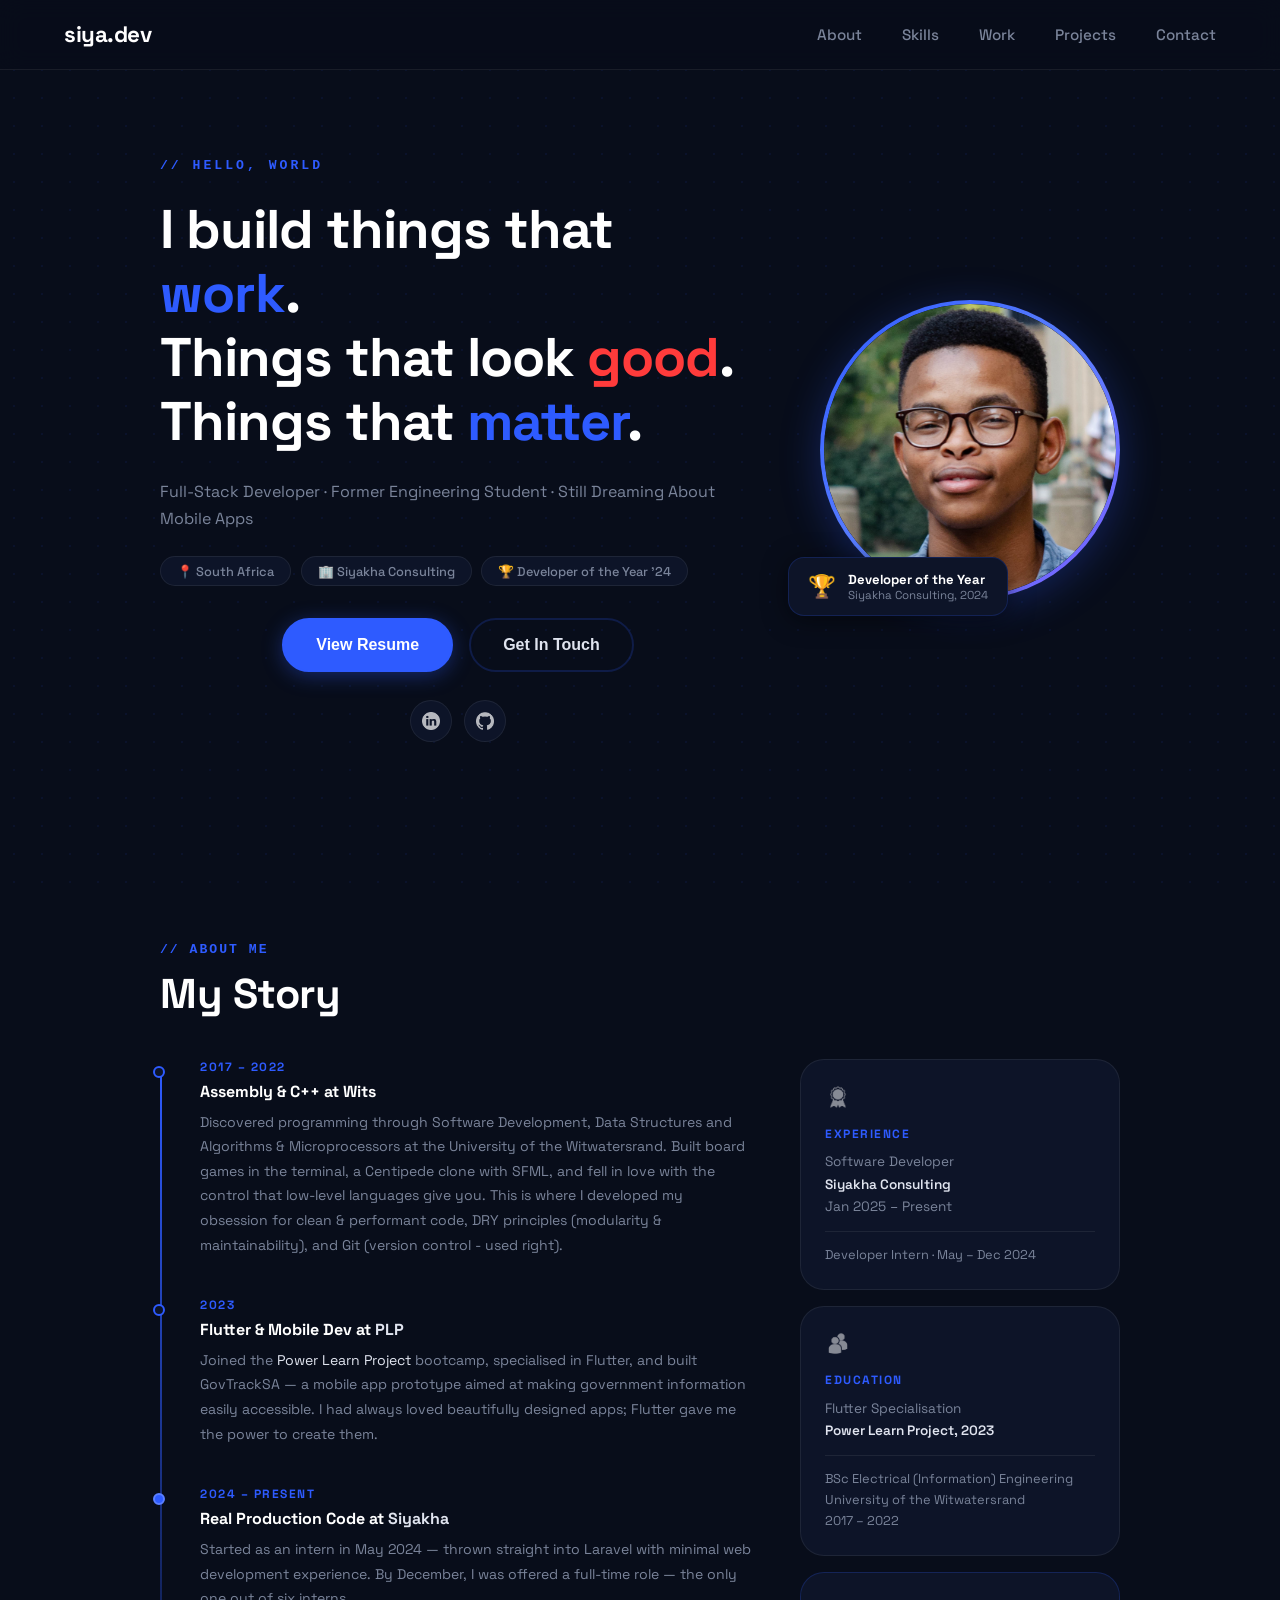
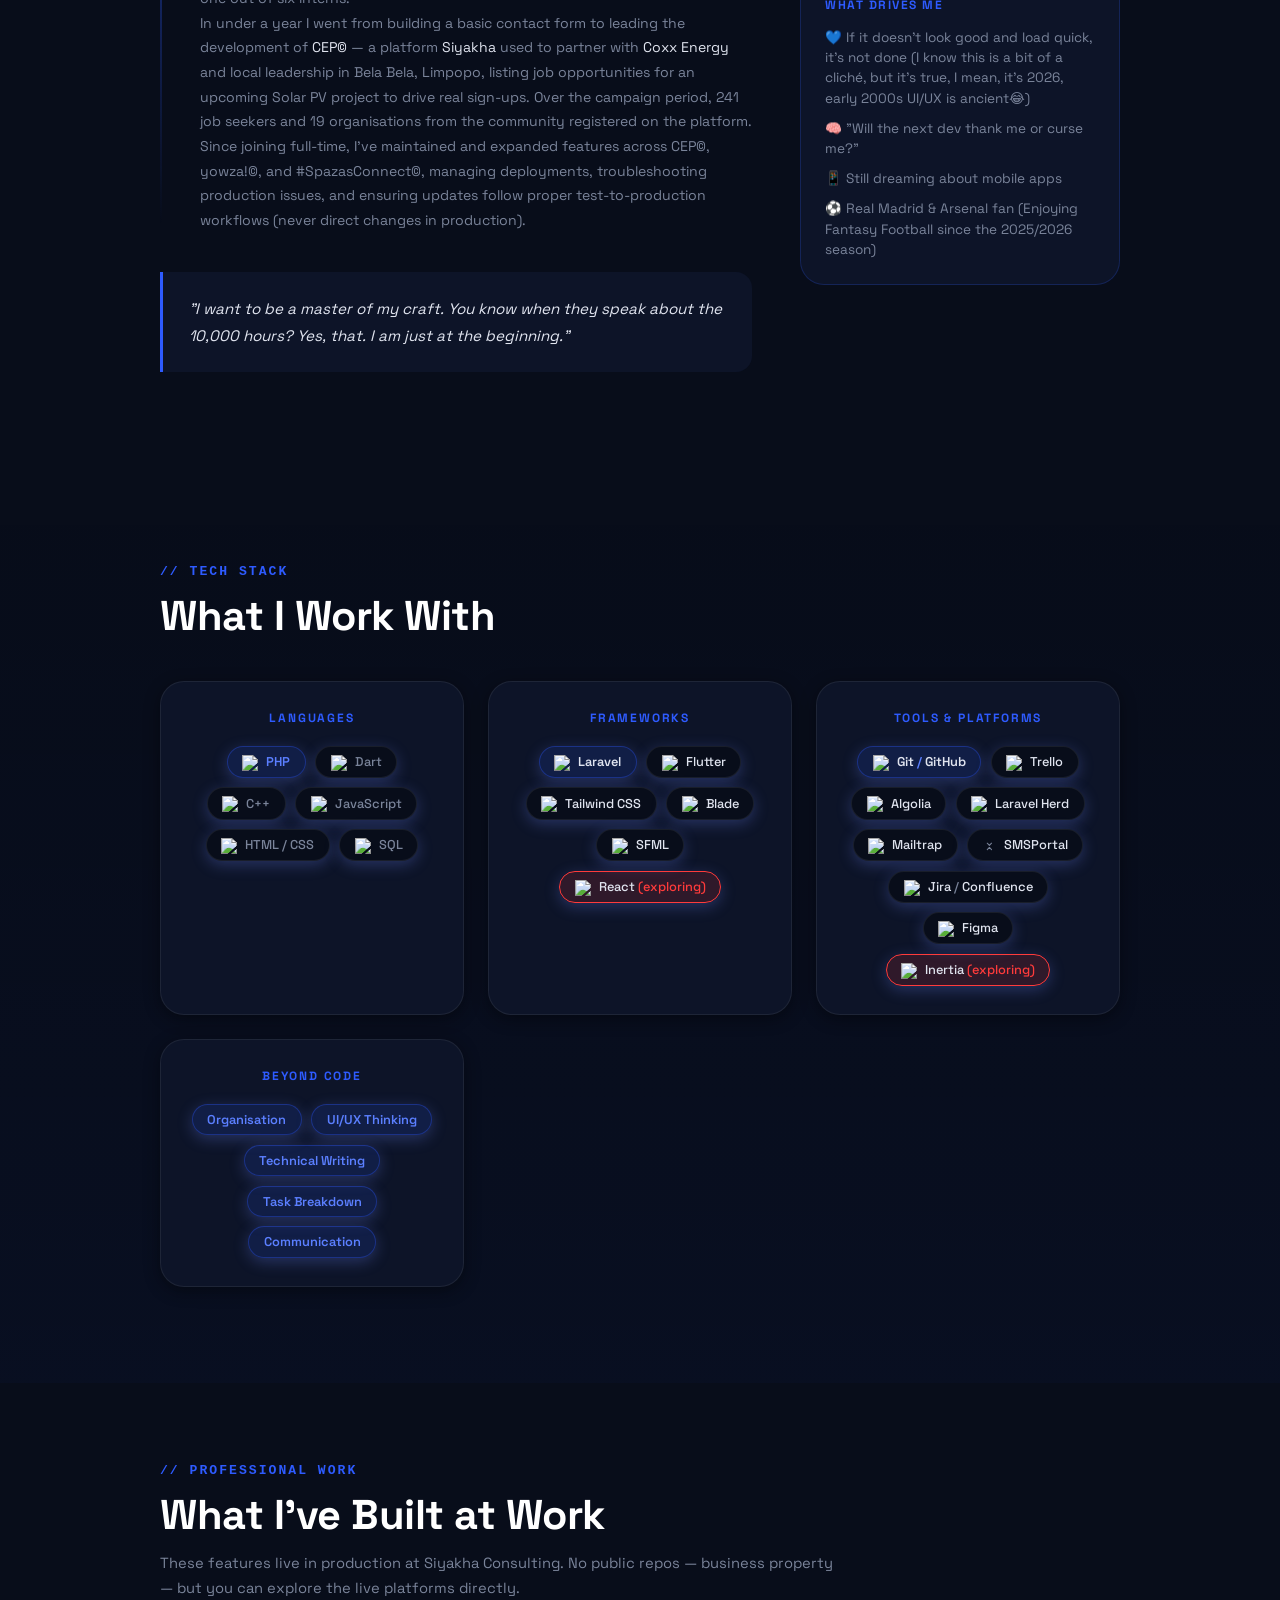
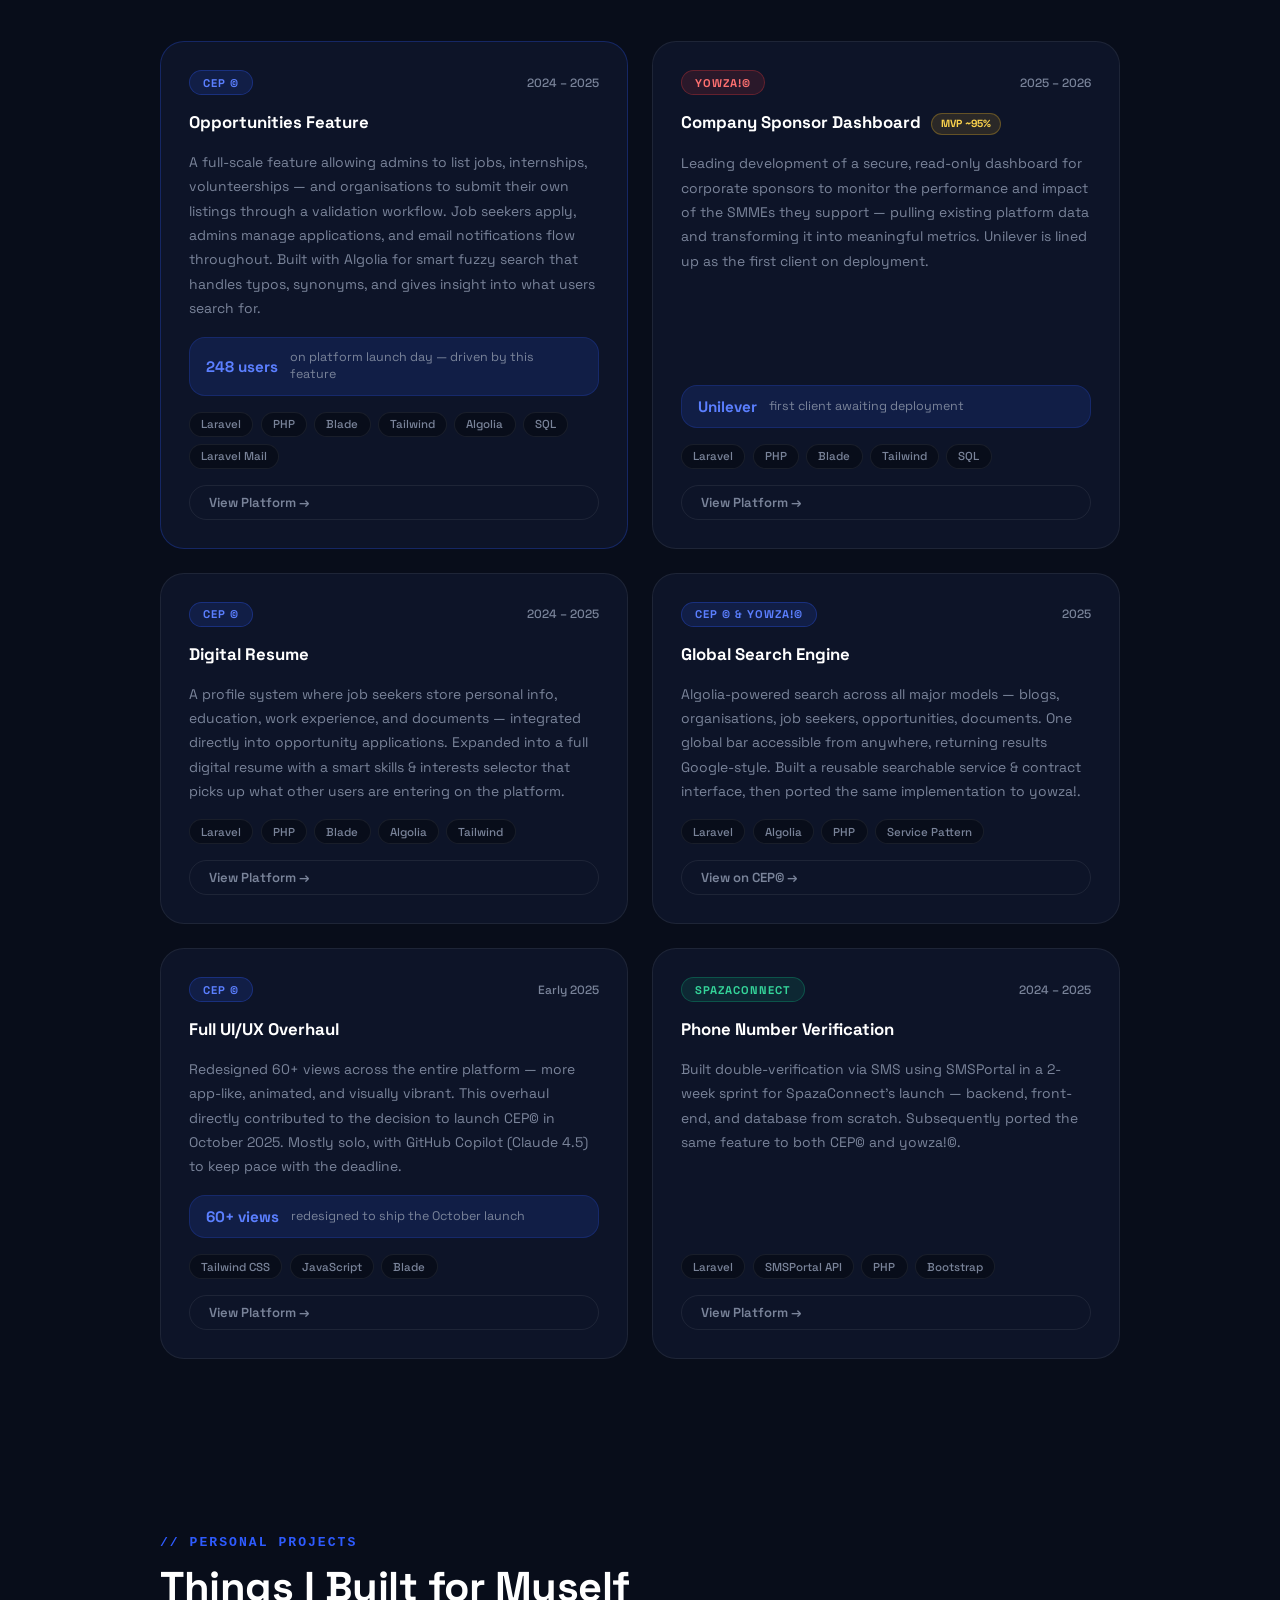
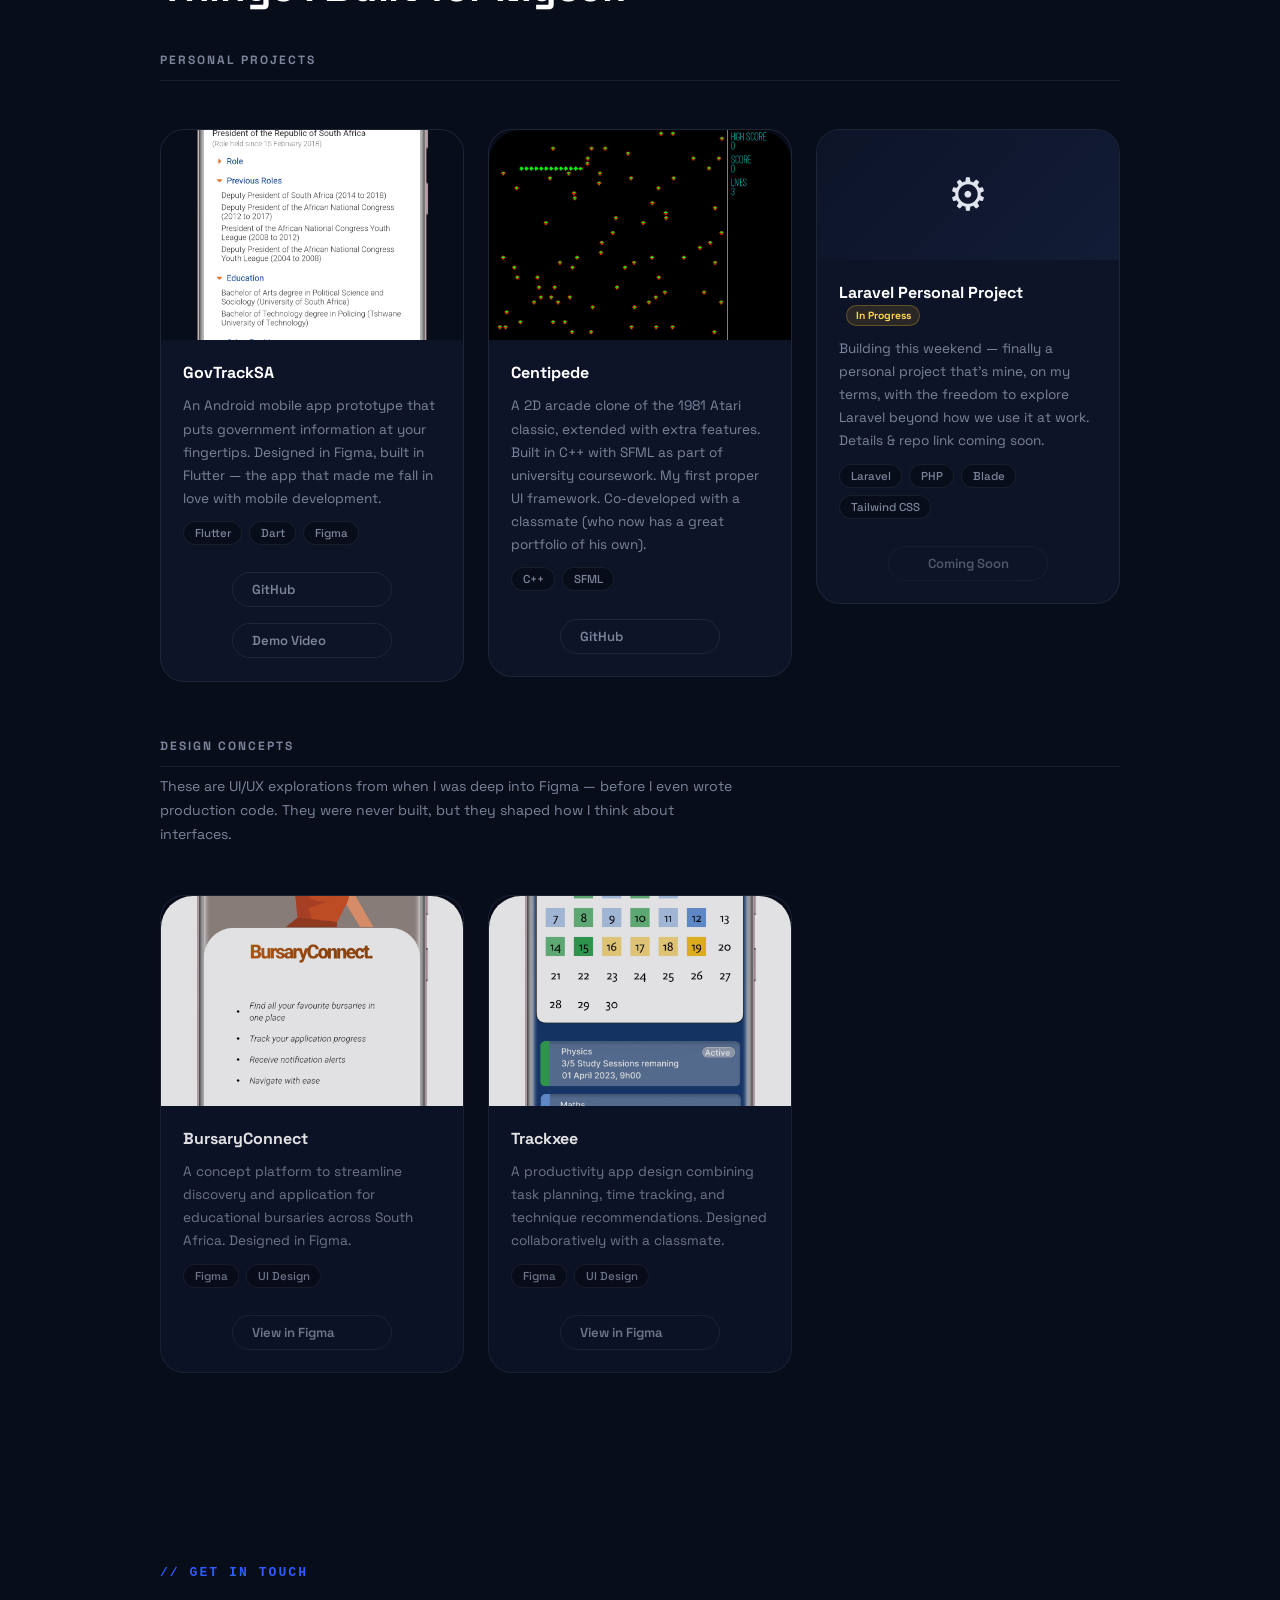
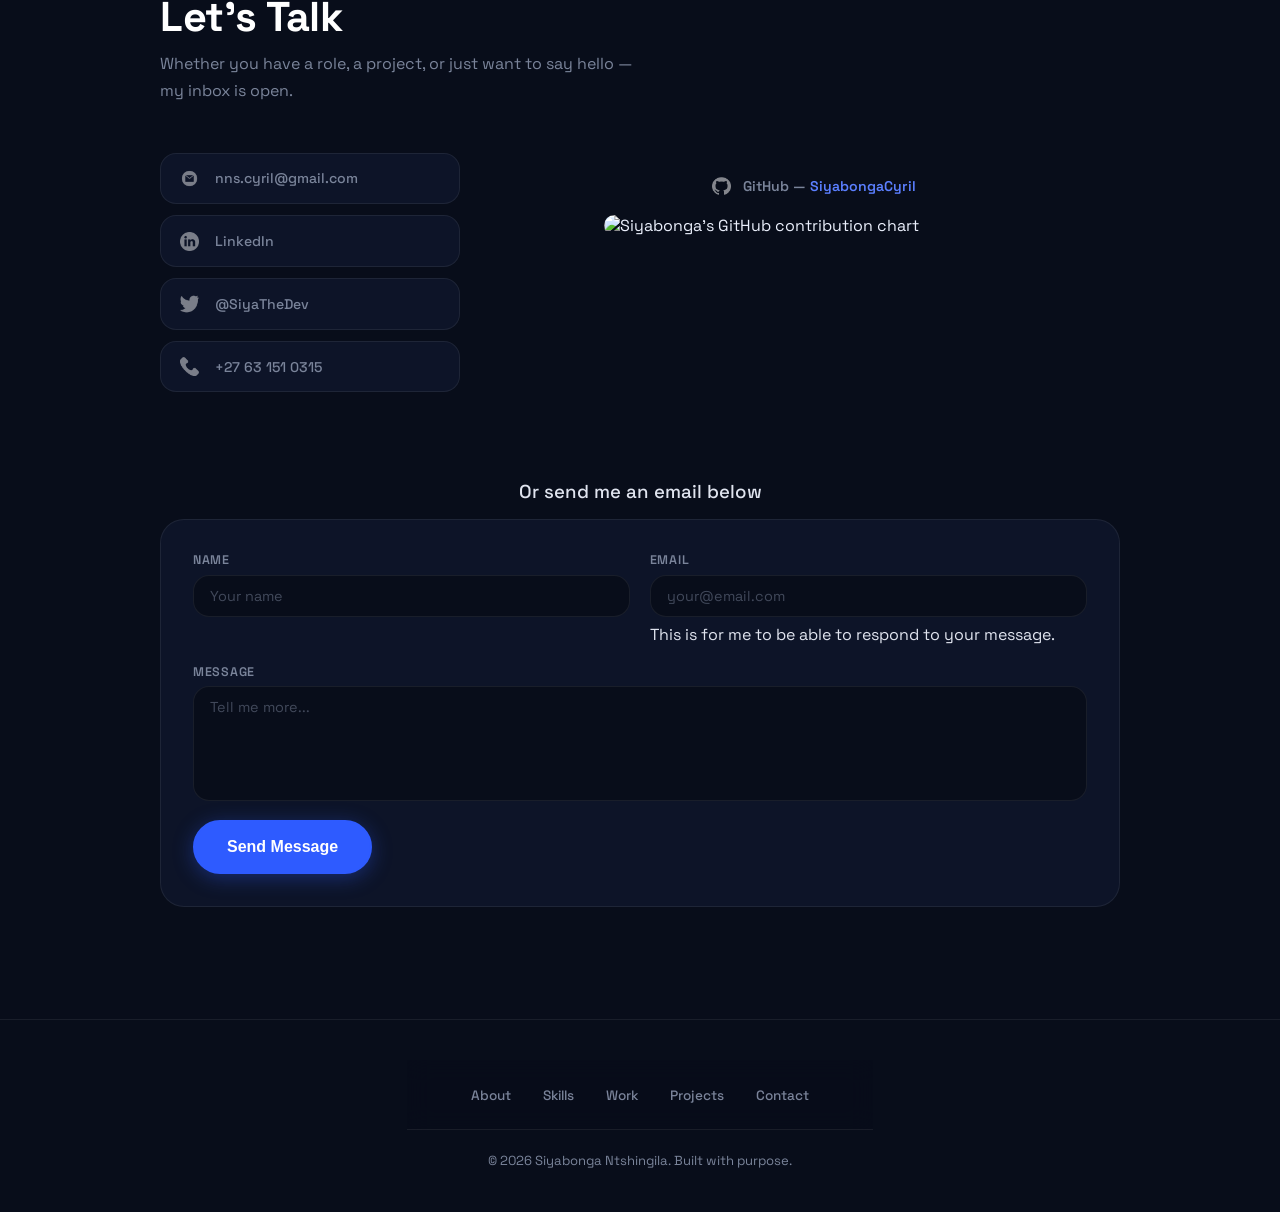
==== commit 0d7f69e9: "Redesign portfolio layout & responsive styles Large refactor of the portfolio: reorganized index.htm" ====
--- a/index.html
+++ b/index.html
@@ -5,25 +5,27 @@
   <meta charset="UTF-8" />
   <meta http-equiv="X-UA-Compatible" content="IE=edge" />
   <meta name="viewport" content="width=device-width, initial-scale=1.0" />
-  <title>Siyabonga Ntshingila - Full-Stack Software Developer Portfolio</title>
+  <title>Siyabonga Ntshingila — Full-Stack Developer</title>
   <meta name="description"
-    content="Portfolio of Siyabonga Ntshingila — Full-Stack Software Developer specializing in Flutter, Laravel, and production web applications." />
+    content="I build things that work. Things that look good. Things that matter. Full-Stack Developer based in South Africa — Laravel, Flutter, PHP." />
   <link rel="stylesheet" href="style.css" />
   <link rel="stylesheet" href="mediaqueries.css" />
   <link rel="icon" type="image/x-icon" href="./assets/favicon.png">
   <link rel="preconnect" href="https://fonts.googleapis.com" />
   <link rel="preconnect" href="https://fonts.gstatic.com" crossorigin />
+  <link href="https://fonts.googleapis.com/css2?family=Space+Grotesk:wght@300;400;500;600;700&display=swap" rel="stylesheet" />
 </head>
 
 <body>
   <div class="page-wrapper">
+
   <nav id="desktop-nav">
-    <div class="logo">Siyabonga's Portfolio</div>
+    <a href="#hero" class="logo">siya.dev</a>
     <div>
       <ul class="nav-links">
         <li><a href="#about">About</a></li>
         <li><a href="#skills">Skills</a></li>
-        <li><a href="#experience">Experience</a></li>
+        <li><a href="#work">Work</a></li>
         <li><a href="#projects">Projects</a></li>
         <li><a href="#contact">Contact</a></li>
       </ul>
@@ -31,7 +33,7 @@
   </nav>
 
   <nav id="hamburger-nav">
-    <div class="logo">Siyabonga Ntshingila</div>
+    <a href="#hero" class="logo">siya.dev</a>
     <div class="hamburger-menu">
       <div class="hamburger-icon" role="button" aria-label="Toggle navigation menu" aria-controls="mobile-menu"
         aria-expanded="false" tabindex="0" onclick="toggleMenu()"
@@ -43,386 +45,472 @@
       <ul id="mobile-menu" class="menu-links">
         <li><a class="menu-item" href="#about" onclick="toggleMenu()">About</a></li>
         <li><a class="menu-item" href="#skills" onclick="toggleMenu()">Skills</a></li>
-        <li><a class="menu-item" href="#experience" onclick="toggleMenu()">Experience</a></li>
+        <li><a class="menu-item" href="#work" onclick="toggleMenu()">Work</a></li>
         <li><a class="menu-item" href="#projects" onclick="toggleMenu()">Projects</a></li>
         <li><a class="menu-item" href="#contact" onclick="toggleMenu()">Contact</a></li>
       </ul>
     </div>
   </nav>
 
-  <section id="profile" data-animate="fade-in">
-    <div class="section__pic-container">
+  <!-- HERO SECTION -->
+  <section id="hero">
+    <div class="hero-content">
+      <div class="hero-tag">// hello, world</div>
+      <h1 class="hero-title">
+        I build things that <span class="accent-blue">work</span>.<br />
+        Things that look <span class="accent-red">good</span>.<br />
+        Things that <span class="accent-blue">matter</span>.
+      </h1>
+      <p class="hero-subtitle">
+        Full-Stack Developer &middot; Former Engineering Student &middot; Still Dreaming About Mobile Apps
+      </p>
+      <div class="hero-meta">
+        <span class="hero-meta-item">📍 South Africa</span>
+        <span class="hero-meta-item">🏢 Siyakha Consulting</span>
+        <span class="hero-meta-item">🏆 Developer of the Year '24</span>
+      </div>
+      <div class="btn-container">
+        <button class="btn btn-primary" onclick="window.open('./assets/C_Vs.pdf', '_blank')">View Resume</button>
+        <button class="btn btn-outline" onclick="location.href='#contact'">Get In Touch</button>
+      </div>
+      <div id="socials-container">
+        <a href="https://www.linkedin.com/in/siya-ntshingila" target="_blank" rel="noopener" aria-label="LinkedIn">
+          <img src="./assets/linkedin.png" alt="LinkedIn" class="icon" />
+        </a>
+        <a href="https://github.com/SiyabongaCyril" target="_blank" rel="noopener" aria-label="GitHub">
+          <img src="./assets/github.png" alt="GitHub" class="icon" />
+        </a>
+      </div>
+    </div>
+    <div class="hero-image">
       <div class="profile-pic-wrapper">
-        <img id="profile-pic" src="./assets/profile-pic.png" alt="Siyabonga Ntshingila profile picture" />
-      </div>
-    </div>
-    <div class="section__text-container">
-      <p class="section__text__p1">Hello, I'm</p>
-      <h1 class="title">Siyabonga Ntshingila</h1>
-      <p class="section__text__p2">Full-Stack Software Developer</p>
-      <div class="btn-container">
-        <button class="btn btn-color-2"
-          onclick="window.open('./assets/C_Vs.pdf', '_blank')">View Resume</button>
-        <button class="btn btn-color-1" onclick="location.href='./#contact'">
-          Contact Info
+        <img id="profile-pic" src="./assets/profile-pic.png" alt="Siyabonga Ntshingila" />
+      </div>
+      <div class="hero-badge">
+        <span class="badge-icon">🏆</span>
+        <div>
+          <div class="badge-title">Developer of the Year</div>
+          <div class="badge-sub">Siyakha Consulting, 2024</div>
+        </div>
+      </div>
+    </div>
+  </section>
+
+  <!-- ABOUT SECTION -->
+  <section id="about" data-animate="fade-up">
+    <div class="section-label">// about me</div>
+    <h2 class="section-title">My Story</h2>
+    <div class="about-layout">
+      <div class="about-story">
+        <div class="timeline">
+          <div class="timeline-item">
+            <div class="timeline-dot"></div>
+            <div class="timeline-content">
+              <span class="timeline-year">2017 – 2022</span>
+              <h4>Assembly &amp; C++ at Wits</h4>
+              <p>Discovered programming through Software Development, Data Structures and Algorithms &amp; Microprocessors at the University of the Witwatersrand. Built board games in the terminal, a Centipede clone with SFML, and fell in love with the control that low-level languages give you. This is where I developed my obsession for clean & performant code, DRY principles (modularity & maintainability), and Git (version control - used right).</p>
+            </div>
+          </div>
+          <div class="timeline-item">
+            <div class="timeline-dot"></div>
+            <div class="timeline-content">
+              <span class="timeline-year">2023</span>
+              <h4>Flutter &amp; Mobile Dev at <a href="https://www.powerlearnprojectafrica.org/" target="_blank" rel="noopener">PLP</a></h4>
+              <p>Joined the <a href="https://www.powerlearnprojectafrica.org/" target="_blank" rel="noopener">Power Learn Project</a> bootcamp, specialised in Flutter, and built GovTrackSA — a mobile app prototype aimed at making government information easily accessible. I had always loved beautifully designed apps; Flutter gave me the power to create them.</p>
+            </div>
+          </div>
+          <div class="timeline-item">
+            <div class="timeline-dot accent"></div>
+            <div class="timeline-content">
+              <span class="timeline-year">2024 – Present</span>
+              <h4>Real Production Code at <a href="https://www.siyakha.co.za/" target="_blank" rel="noopener">Siyakha</a></h4>
+              <p>Started as an intern in May 2024 — thrown straight into Laravel with minimal web development experience. By December, I was offered a full-time role — the only one out of six interns.</p>
+              <p>In under a year I went from building a basic contact form to leading the development of <a href="https://app.cep.africa" target="_blank" rel="noopener">CEP©</a> — a platform <a href="https://www.siyakha.co.za/" target="_blank" rel="noopener">Siyakha</a> used to partner with <a href="https://grupocox.com/en/about-us/business/energy/" target="_blank" rel="noopener">Coxx Energy</a> and local leadership in Bela Bela, Limpopo, listing job opportunities for an upcoming Solar PV project to drive real sign-ups. Over the campaign period, 241 job seekers and 19 organisations from the community registered on the platform.</p>
+              <p>Since joining full-time, I’ve maintained and expanded features across CEP©, yowza!©, and #SpazasConnect©, managing deployments, troubleshooting production issues, and ensuring updates follow proper test-to-production workflows (never direct changes in production).</p>
+            </div>
+          </div>
+        </div>
+        <blockquote class="philosophy-quote">
+          "I want to be a master of my craft. You know when they speak about the 10,000 hours? Yes, that. I am just at the beginning."
+        </blockquote>
+      </div>
+
+      <div class="about-cards">
+        <div class="about-card">
+          <img src="./assets/experience.png" alt="Experience" class="about-card-icon" />
+          <h4>Experience</h4>
+          <p>Software Developer<br /><strong><a href="https://www.siyakha.co.za/" target="_blank" rel="noopener">Siyakha Consulting</a></strong><br />Jan 2025 – Present</p>
+          <p class="about-card-detail">Developer Intern · May – Dec 2024</p>
+        </div>
+        <div class="about-card">
+          <img src="./assets/education.png" alt="Education" class="about-card-icon" />
+          <h4>Education</h4>
+          <p>Flutter Specialisation<br /><strong>Power Learn Project, 2023</strong></p>
+          <p class="about-card-detail">BSc Electrical (Information) Engineering<br />University of the Witwatersrand<br />2017 – 2022</p>
+        </div>
+        <div class="about-card drives-card">
+          <div class="drives-title">What drives me</div>
+          <ul class="drives-list">
+            <li>💙 If it doesn't look good and load quick, it's not done (I know this is a bit of a cliché, but it's true, I mean, it's 2026, early 2000s UI/UX is ancient😂)</li>
+            <li>🧠 "Will the next dev thank me or curse me?"</li>
+            <li>📱 Still dreaming about mobile apps</li>
+            <li>⚽ Real Madrid &amp; Arsenal fan (Enjoying Fantasy Football since the 2025/2026 season)</li>
+          </ul>
+        </div>
+      </div>
+    </div>
+  </section>
+
+  <!-- SKILLS SECTION -->
+  <section id="skills" data-animate="fade-up">
+    <div class="section-label">// tech stack</div>
+    <h2 class="section-title">What I Work With</h2>
+    <div class="skills-grid">
+      <div class="skill-category">
+        <h3 class="skill-category-title">Languages</h3>
+        <div class="skill-tags">
+          <span class="skill-tag strong"><img src="https://cdn.simpleicons.org/php/777BB4" class="skill-icon" alt="PHP">PHP</span>
+          <span class="skill-tag"><img src="https://cdn.simpleicons.org/dart/0175C2" class="skill-icon" alt="Dart">Dart</span>
+          <span class="skill-tag"><img src="https://cdn.simpleicons.org/cplusplus/00599C" class="skill-icon" alt="C++">C++</span>
+          <span class="skill-tag"><img src="https://cdn.simpleicons.org/javascript/F7DF1E" class="skill-icon" alt="JavaScript">JavaScript</span>
+          <span class="skill-tag"><img src="https://cdn.simpleicons.org/html5/E34F26" class="skill-icon" alt="HTML">HTML / CSS</span>
+          <span class="skill-tag"><img src="https://cdn.simpleicons.org/mysql/4479A1" class="skill-icon" alt="SQL">SQL</span>
+        </div>
+      </div>
+      <div class="skill-category">
+        <h3 class="skill-category-title">Frameworks</h3>
+        <div class="skill-tags">
+          <span class="skill-tag strong"><img src="https://cdn.simpleicons.org/laravel/FF2D20" class="skill-icon" alt="Laravel"><a href="https://laravel.com/" target="_blank" rel="noopener">Laravel</a></span>
+          <span class="skill-tag"><img src="https://cdn.simpleicons.org/flutter/02569B" class="skill-icon" alt="Flutter"><a href="https://flutter.dev/" target="_blank" rel="noopener">Flutter</a></span>
+          <span class="skill-tag"><img src="https://cdn.simpleicons.org/tailwindcss/06B6D4" class="skill-icon" alt="Tailwind CSS"><a href="https://tailwindcss.com/" target="_blank" rel="noopener">Tailwind CSS</a></span>
+          <span class="skill-tag"><img src="https://cdn.simpleicons.org/laravel/FF2D20" class="skill-icon" alt="Laravel"><a href="https://laravel.com/docs/blade" target="_blank" rel="noopener">Blade</a></span>
+          <span class="skill-tag"><img src="https://cdn.simpleicons.org/sfml/8FCB00" class="skill-icon" alt="SFML"><a href="https://www.sfml-dev.org/" target="_blank" rel="noopener">SFML</a></span>
+          <span class="skill-tag red"><img src="https://cdn.simpleicons.org/react/61DAFB" class="skill-icon" alt="React"><a href="https://react.dev/" target="_blank" rel="noopener">React</a> <span class="skill-tag-note">(exploring)</span></span>
+        </div>
+      </div>
+      <div class="skill-category">
+        <h3 class="skill-category-title">Tools &amp; Platforms</h3>
+        <div class="skill-tags">
+          <span class="skill-tag strong"><img src="https://cdn.simpleicons.org/git/F05032" class="skill-icon" alt="Git"><a href="https://git-scm.com/" target="_blank" rel="noopener">Git</a> / <a href="https://github.com/" target="_blank" rel="noopener">GitHub</a></span>
+          <span class="skill-tag"><img src="https://cdn.simpleicons.org/trello/0052CC" class="skill-icon" alt="Trello"><a href="https://trello.com/" target="_blank" rel="noopener">Trello</a></span>
+          <span class="skill-tag"><img src="https://cdn.simpleicons.org/algolia/5468FF" class="skill-icon" alt="Algolia"><a href="https://www.algolia.com/" target="_blank" rel="noopener">Algolia</a></span>
+          <span class="skill-tag"><img src="https://cdn.simpleicons.org/laravel/FF2D20" class="skill-icon" alt="Laravel Herd"><a href="https://laravel.com/herd" target="_blank" rel="noopener">Laravel Herd</a></span>
+          <span class="skill-tag"><img src="https://cdn.simpleicons.org/mailtrap/00B4B3" class="skill-icon" alt="Mailtrap"><a href="https://mailtrap.io/" target="_blank" rel="noopener">Mailtrap</a></span>
+          <span class="skill-tag"><span class="skill-icon" style="display:inline-block;vertical-align:middle;width:1em;height:1em;"><svg viewBox="0 0 24 24" fill="none" stroke="currentColor" stroke-width="2" stroke-linecap="round" stroke-linejoin="round" style="width:100%;height:100%;"><polyline points="16 18 12 14 8 18"></polyline><polyline points="8 6 12 10 16 6"></polyline></svg></span><a href="https://smsportal.co.za/" target="_blank" rel="noopener">SMSPortal</a></span>
+          <span class="skill-tag"><img src="https://cdn.simpleicons.org/jira/0052CC" class="skill-icon" alt="Jira"><a href="https://www.atlassian.com/software/jira" target="_blank" rel="noopener">Jira</a> / <a href="https://www.atlassian.com/software/confluence" target="_blank" rel="noopener">Confluence</a></span>
+          <span class="skill-tag"><img src="https://cdn.simpleicons.org/figma/F24E1E" class="skill-icon" alt="Figma"><a href="https://figma.com/" target="_blank" rel="noopener">Figma</a></span>
+          <span class="skill-tag red"><img src="https://cdn.simpleicons.org/inertia/FF3B3B" class="skill-icon" alt="Inertia"><a href="https://inertiajs.com/" target="_blank" rel="noopener">Inertia</a> <span class="skill-tag-note">(exploring)</span></span>
+        </div>
+      </div>
+      <div class="skill-category">
+        <h3 class="skill-category-title">Beyond Code</h3>
+        <div class="skill-tags">
+          <span class="skill-tag strong">Organisation</span>
+          <span class="skill-tag strong">UI/UX Thinking</span>
+          <span class="skill-tag strong">Technical Writing</span>
+          <span class="skill-tag strong">Task Breakdown</span>
+          <span class="skill-tag strong">Communication</span>
+        </div>
+      </div>
+    </div>
+  </section>
+
+  <!-- WORK SECTION -->
+  <section id="work" data-animate="fade-up">
+    <div class="section-label">// professional work</div>
+    <h2 class="section-title">What I've Built at Work</h2>
+    <p class="section-sub">These features live in production at Siyakha Consulting. No public repos — business property — but you can explore the live platforms directly.</p>
+
+    <div class="work-grid">
+
+      <div class="work-card featured">
+        <div class="work-card-header">
+          <span class="platform-badge cep"><a href="https://app.cep.africa" target="_blank" rel="noopener" style="color:inherit;text-decoration:none;">CEP &copy;</a></span>
+          <span class="work-year">2024 – 2025</span>
+        </div>
+        <h3>Opportunities Feature</h3>
+        <p>A full-scale feature allowing admins to list jobs, internships, volunteerships — and organisations to submit their own listings through a validation workflow. Job seekers apply, admins manage applications, and email notifications flow throughout. Built with Algolia for smart fuzzy search that handles typos, synonyms, and gives insight into what users search for.</p>
+        <div class="work-impact">
+          <span class="impact-stat">248 users</span>
+          <span class="impact-label">on platform launch day — driven by this feature</span>
+        </div>
+        <div class="work-tags">
+          <span>Laravel</span><span>PHP</span><span>Blade</span><span>Tailwind</span><span>Algolia</span><span>SQL</span><span>Laravel Mail</span>
+        </div>
+        <a href="https://app.cep.africa" target="_blank" rel="noopener" class="btn btn-outline-sm">View Platform →</a>
+      </div>
+
+      <div class="work-card">
+        <div class="work-card-header">
+          <span class="platform-badge yowza"><a href="https://yowza.co.za" target="_blank" rel="noopener" style="color:inherit;text-decoration:none;">yowza!&copy;</a></span>
+          <span class="work-year">2025 – 2026</span>
+        </div>
+        <h3>Company Sponsor Dashboard <span class="badge-wip">MVP ~95%</span></h3>
+        <p>Leading development of a secure, read-only dashboard for corporate sponsors to monitor the performance and impact of the SMMEs they support — pulling existing platform data and transforming it into meaningful metrics. Unilever is lined up as the first client on deployment.</p>
+        <div class="work-impact">
+          <span class="impact-stat">Unilever</span>
+          <span class="impact-label">first client awaiting deployment</span>
+        </div>
+        <div class="work-tags">
+          <span>Laravel</span><span>PHP</span><span>Blade</span><span>Tailwind</span><span>SQL</span>
+        </div>
+        <a href="https://yowza.co.za" target="_blank" rel="noopener" class="btn btn-outline-sm">View Platform →</a>
+      </div>
+
+      <div class="work-card">
+        <div class="work-card-header">
+          <span class="platform-badge cep"><a href="https://app.cep.africa" target="_blank" rel="noopener" style="color:inherit;text-decoration:none;">CEP &copy;</a></span>
+          <span class="work-year">2024 – 2025</span>
+        </div>
+        <h3>Digital Resume</h3>
+        <p>A profile system where job seekers store personal info, education, work experience, and documents — integrated directly into opportunity applications. Expanded into a full digital resume with a smart skills &amp; interests selector that picks up what other users are entering on the platform.</p>
+        <div class="work-tags">
+          <span>Laravel</span><span>PHP</span><span>Blade</span><span>Algolia</span><span>Tailwind</span>
+        </div>
+        <a href="https://app.cep.africa" target="_blank" rel="noopener" class="btn btn-outline-sm">View Platform →</a>
+      </div>
+
+      <div class="work-card">
+        <div class="work-card-header">
+          <span class="platform-badge cep"><a href="https://app.cep.africa" target="_blank" rel="noopener" style="color:inherit;text-decoration:none;">CEP &copy;</a> &amp; <a href="https://yowza.co.za" target="_blank" rel="noopener" style="color:inherit;text-decoration:none;">yowza!&copy;</a></span>
+          <span class="work-year">2025</span>
+        </div>
+        <h3>Global Search Engine</h3>
+        <p>Algolia-powered search across all major models — blogs, organisations, job seekers, opportunities, documents. One global bar accessible from anywhere, returning results Google-style. Built a reusable searchable service &amp; contract interface, then ported the same implementation to yowza!.</p>
+        <div class="work-tags">
+          <span>Laravel</span><span>Algolia</span><span>PHP</span><span>Service Pattern</span>
+        </div>
+        <a href="https://app.cep.africa" target="_blank" rel="noopener" class="btn btn-outline-sm">View on CEP&copy; →</a>
+      </div>
+
+      <div class="work-card">
+        <div class="work-card-header">
+          <span class="platform-badge cep">CEP &copy;</span>
+          <span class="work-year">Early 2025</span>
+        </div>
+        <h3>Full UI/UX Overhaul</h3>
+        <p>Redesigned 60+ views across the entire platform — more app-like, animated, and visually vibrant. This overhaul directly contributed to the decision to launch CEP&copy; in October 2025. Mostly solo, with GitHub Copilot (Claude 4.5) to keep pace with the deadline.</p>
+        <div class="work-impact">
+          <span class="impact-stat">60+ views</span>
+          <span class="impact-label">redesigned to ship the October launch</span>
+        </div>
+        <div class="work-tags">
+          <span>Tailwind CSS</span><span>JavaScript</span><span>Blade</span>
+        </div>
+        <a href="https://app.cep.africa" target="_blank" rel="noopener" class="btn btn-outline-sm">View Platform →</a>
+      </div>
+
+      <div class="work-card">
+        <div class="work-card-header">
+          <span class="platform-badge spaza"><a href="https://spazaconnect.co.za" target="_blank" rel="noopener" style="color:inherit;text-decoration:none;">SpazaConnect</a></span>
+          <span class="work-year">2024 – 2025</span>
+        </div>
+        <h3>Phone Number Verification</h3>
+        <p>Built double-verification via SMS using SMSPortal in a 2-week sprint for SpazaConnect's launch — backend, front-end, and database from scratch. Subsequently ported the same feature to both CEP&copy; and yowza!&copy;.</p>
+        <div class="work-tags">
+          <span>Laravel</span><span>SMSPortal API</span><span>PHP</span><span>Bootstrap</span>
+        </div>
+        <a href="https://spazaconnect.co.za" target="_blank" rel="noopener" class="btn btn-outline-sm">View Platform →</a>
+      </div>
+
+    </div>
+  </section>
+
+  <!-- PROJECTS SECTION -->
+  <section id="projects" data-animate="fade-up">
+    <div class="section-label">// personal projects</div>
+    <h2 class="section-title">Things I Built for Myself</h2>
+
+    <div class="projects-sub-label">Personal Projects</div>
+    <div class="projects-grid">
+
+      <div class="project-card">
+        <div class="project-image-wrap">
+          <img src="./assets/Cyril_Card.png" alt="GovTrackSA" class="project-img" loading="lazy" />
+        </div>
+        <div class="project-body">
+          <h3>GovTrackSA</h3>
+          <p>An Android mobile app prototype that puts government information at your fingertips. Designed in Figma, built in Flutter — the app that made me fall in love with mobile development.</p>
+          <div class="project-tags">
+            <span>Flutter</span><span>Dart</span><span>Figma</span>
+          </div>
+          <div class="btn-container">
+            <a href="https://github.com/SiyabongaCyril/GovTrack-SA" target="_blank" rel="noopener" class="btn btn-outline-sm">GitHub</a>
+            <a href="https://youtu.be/RrnlTQlyPzw" target="_blank" rel="noopener" class="btn btn-outline-sm">Demo Video</a>
+          </div>
+        </div>
+      </div>
+
+      <div class="project-card">
+        <div class="project-image-wrap">
+          <img src="./assets/Centipede_Ingame.PNG" alt="Centipede game" class="project-img" loading="lazy" />
+        </div>
+        <div class="project-body">
+          <h3>Centipede</h3>
+          <p>A 2D arcade clone of the 1981 Atari classic, extended with extra features. Built in C++ with SFML as part of university coursework. My first proper UI framework. Co-developed with a classmate (who now has a great portfolio of his own).</p>
+          <div class="project-tags">
+            <span>C++</span><span>SFML</span>
+          </div>
+          <div class="btn-container">
+            <a href="https://github.com/SiyabongaCyril/Centipede" target="_blank" rel="noopener" class="btn btn-outline-sm">GitHub</a>
+          </div>
+        </div>
+      </div>
+
+      <div class="project-card coming-soon-card">
+        <div class="project-image-wrap coming-soon-wrap">
+          <span class="coming-soon-emoji">⚙️</span>
+        </div>
+        <div class="project-body">
+          <h3>Laravel Personal Project <span class="badge-wip">In Progress</span></h3>
+          <p>Building this weekend — finally a personal project that's mine, on my terms, with the freedom to explore Laravel beyond how we use it at work. Details &amp; repo link coming soon.</p>
+          <div class="project-tags">
+            <span>Laravel</span><span>PHP</span><span>Blade</span><span>Tailwind CSS</span>
+          </div>
+          <div class="btn-container">
+            <button class="btn btn-outline-sm" disabled>Coming Soon</button>
+          </div>
+        </div>
+      </div>
+
+    </div>
+
+    <div class="projects-sub-label" style="margin-top: 3.5rem;">Design Concepts</div>
+    <p class="projects-design-note">These are UI/UX explorations from when I was deep into Figma — before I even wrote production code. They were never built, but they shaped how I think about interfaces.</p>
+    <div class="projects-grid designs-grid">
+
+      <div class="project-card design-card">
+        <div class="project-image-wrap">
+          <img src="./assets/BursaryConnect.PNG" alt="BursaryConnect design" class="project-img" loading="lazy" />
+        </div>
+        <div class="project-body">
+          <h3>BursaryConnect</h3>
+          <p>A concept platform to streamline discovery and application for educational bursaries across South Africa. Designed in Figma.</p>
+          <div class="project-tags">
+            <span>Figma</span><span>UI Design</span>
+          </div>
+          <div class="btn-container">
+            <a href="https://www.figma.com/file/YUiSy9ssVCLuo84Da8akjP/BursaryConnect-v1?type=design&node-id=0%3A1&mode=design&t=DxH1zbxx4kkcOUcd-1" target="_blank" rel="noopener" class="btn btn-outline-sm">View in Figma</a>
+          </div>
+        </div>
+      </div>
+
+      <div class="project-card design-card">
+        <div class="project-image-wrap">
+          <img src="./assets/Trackxee.PNG" alt="Trackxee design" class="project-img" loading="lazy" />
+        </div>
+        <div class="project-body">
+          <h3>Trackxee</h3>
+          <p>A productivity app design combining task planning, time tracking, and technique recommendations. Designed collaboratively with a classmate.</p>
+          <div class="project-tags">
+            <span>Figma</span><span>UI Design</span>
+          </div>
+          <div class="btn-container">
+            <a href="https://www.figma.com/file/BgWZhPYWXhJg36c8xiPseM/Final-Wire-frame?type=design&node-id=0%3A1&mode=design&t=heClqvNJWUAM1Sor-1" target="_blank" rel="noopener" class="btn btn-outline-sm">View in Figma</a>
+          </div>
+        </div>
+      </div>
+
+    </div>
+  </section>
+
+  <!-- CONTACT SECTION -->
+  <section id="contact" data-animate="fade-up">
+    <div class="section-label">// get in touch</div>
+    <h2 class="section-title">Let's Talk</h2>
+    <p class="contact-intro">Whether you have a role, a project, or just want to say hello — my inbox is open.</p>
+
+    <div class="contact-grid">
+
+      <div class="contact-sidebar">
+        <div class="contact-links">
+          <a href="mailto:nns.cyril@gmail.com" target="_blank" rel="noopener" class="contact-item">
+            <img src="./assets/email.png" alt="Email" class="icon" />
+            <span>nns.cyril@gmail.com</span>
+          </a>
+          <a href="https://www.linkedin.com/in/siya-ntshingila" target="_blank" rel="noopener" class="contact-item">
+            <img src="./assets/linkedin.png" alt="LinkedIn" class="icon" />
+            <span>LinkedIn</span>
+          </a>
+          <a href="https://twitter.com/SiyaTheDev" target="_blank" rel="noopener" class="contact-item">
+            <img src="./assets/twitter.png" alt="Twitter / X" class="icon" />
+            <span>@SiyaTheDev</span>
+          </a>
+          <a href="tel:+27631510315" class="contact-item">
+            <img src="./assets/phone.png" alt="Phone" class="icon" />
+            <span>+27 63 151 0315</span>
+          </a>
+        </div>
+
+        </div>
+        <div style="width:100%;margin-top:1.5rem;display:flex;flex-direction:column;align-items:center;">
+          <div class="github-contrib-header">
+            <img src="./assets/github.png" alt="GitHub" class="icon" />
+            <span>GitHub — <a href="https://github.com/SiyabongaCyril" target="_blank" rel="noopener">SiyabongaCyril</a></span>
+          </div>
+          <img
+            src="https://ghchart.rshah.org/2E5BFF/SiyabongaCyril"
+            alt="Siyabonga's GitHub contribution chart"
+            class="github-chart"
+            loading="lazy"
+          />
+        </div>
+        <div style="height:2.5rem;"></div>
+      </div>
+
+      <h3 style="margin-bottom:1rem;text-align:center;font-weight:500;">Or send me an email below</h3>
+      <form
+        id="contact-form"
+        class="contact-form"
+        action="https://formspree.io/f/xnjbyqog"
+        method="POST"
+      >
+        <div class="form-row">
+          <div class="form-group">
+            <label for="cf-name">Name</label>
+            <input type="text" id="cf-name" name="name" placeholder="Your name" minlength="2" maxlength="100" required />
+          </div>
+          <div class="form-group">
+            <label for="cf-email">Email</label>
+            <input type="email" id="cf-email" name="email" placeholder="your@email.com" maxlength="254" required />
+            <span class="email-note">This is for me to be able to respond to your message.</span>
+          </div>
+        </div>
+        <div class="form-group">
+          <label for="cf-message">Message</label>
+          <textarea id="cf-message" name="message" rows="5" placeholder="Tell me more..." minlength="10" maxlength="2000" required></textarea>
+        </div>
+        <button type="submit" class="btn btn-primary form-submit">
+          <span class="submit-label">Send Message</span>
+          <span class="submit-sending" hidden>Sending...</span>
         </button>
-      </div>
-      <div id="socials-container">
-        <img src="./assets/linkedin.png" alt="My LinkedIn profile" class="icon"
-          onclick="window.open('https://www.linkedin.com/in/siya-ntshingila','_blank')" />
-        <img src="./assets/github.png" alt="My GitHub profile" class="icon"
-          onclick="window.open('https://github.com/SiyabongaCyril', '_blank')" />
-      </div>
-    </div>
-  </section>
-
-  <section id="about" data-animate="fade-in">
-    <p class="section__text__p1">Get To Know More</p>
-    <h1 class="title">About Me</h1>
-    <div class="section-container">
-      <div class="section__pic-container">
-        <img src="./assets/feelingProud.svg" alt="Illustration: a developer proud of their craft" class="about-pic"
-          loading="lazy" />
-      </div>
-      <div class="about-details-container">
-        <div class="about-containers">
-          <div class="details-container">
-            <img src="./assets/experience.png" alt="Experience icon" class="icon" />
-            <h3>Experience</h3>
-            <p>1+ Years<br />Siyakha Consulting — Software Developer (Jan 2025–Present), Developer Intern
-              (May 2024 – Dec 2024)</p>
-          </div>
-          <div class="details-container">
-            <img src="./assets/education.png" alt="Education icon" class="icon" />
-            <h3>Education</h3>
-            <p>
-              Power Learn Project — Flutter Specialisation (2023)<br />
-              University of the Witwatersrand — BSc Electrical (Information) Engineering (Incomplete, Year 3 of 4,
-              2017–2022)
-            </p>
-          </div>
-        </div>
-        <div class="text-container">
-          <p>
-            Experienced Full-Stack Software Developer with hands-on experience building and maintaining 
-            production web applications. I focus on developing reliable, user-focused features that support 
-            real-world workflows. Whether it's crafting elegant front-end interfaces or diving into back-end 
-            logic, I take ownership of components and contribute to stable, scalable solutions.
-          </p>
-          <p class="philosophy">
-            I believe in writing clean, maintainable code and building products that make everyday
-            life simpler, faster, and more meaningful.
-          </p>
-        </div>
-      </div>
-    </div>
-    <img src="./assets/arrow.png" alt="Scroll to skills" class="icon arrow" loading="lazy"
-      onclick="location.href='./#skills'" />
-  </section>
-
-  <section id="skills" data-animate="fade-in">
-    <p class="section__text__p1">Explore My</p>
-    <h1 class="title">Tech Stack</h1>
-    <div class="skills-details-container">
-      <div class="skills-grid">
-        <div class="skill-category">
-          <h3 class="skill-category-title">Languages</h3>
-          <div class="skill-tags" data-animate-children="stagger">
-            <span class="skill-tag">PHP</span>
-            <span class="skill-tag">C++</span>
-            <span class="skill-tag">Dart</span>
-            <span class="skill-tag">SQL</span>
-            <span class="skill-tag">HTML</span>
-            <span class="skill-tag">CSS</span>
-            <span class="skill-tag">JavaScript</span>
-            <span class="skill-tag">MATLAB</span>
-          </div>
-        </div>
-
-        <div class="skill-category">
-          <h3 class="skill-category-title">Frameworks</h3>
-          <div class="skill-tags" data-animate-children="stagger">
-            <span class="skill-tag">Laravel</span>
-            <span class="skill-tag">Flutter</span>
-            <span class="skill-tag">SFML</span>
-          </div>
-        </div>
-
-        <div class="skill-category">
-          <h3 class="skill-category-title">Tools & Technologies</h3>
-          <div class="skill-tags" data-animate-children="stagger">
-            <span class="skill-tag">Git</span>
-            <span class="skill-tag">GitHub</span>
-            <span class="skill-tag">REST APIs</span>
-            <span class="skill-tag">Figma</span>
-            <span class="skill-tag">Firebase</span>
-            <span class="skill-tag">WordPress</span>
-            <span class="skill-tag">Jira</span>
-            <span class="skill-tag">Confluence</span>
-            <span class="skill-tag">Trello</span>
-          </div>
-        </div>
-
-        <div class="skill-category">
-          <h3 class="skill-category-title">Databases</h3>
-          <div class="skill-tags" data-animate-children="stagger">
-            <span class="skill-tag">MySQL</span>
-            <span class="skill-tag">SQLite</span>
-            <span class="skill-tag">Firebase</span>
-          </div>
-        </div>
-      </div>
-    </div>
-    <img src="./assets/arrow.png" alt="Scroll to experience" class="icon arrow" loading="lazy"
-      onclick="location.href='./#experience'" />
-  </section>
-
-  <section id="experience" data-animate="fade-in">
-    <p class="section__text__p1">Detailed</p>
-    <h1 class="title">Technical Experience</h1>
-    <div class="experience-details-container">
-      <div class="about-containers">
-        <div class="details-container">
-          <h2 class="experience-sub-title">Languages</h2>
-          <div class="article-container">
-            <article>
-              <img src="./assets/checkmark.png" alt="Experience icon" class="icon" />
-              <div>
-                <h3>C++</h3>
-                <p>Experienced</p>
-              </div>
-            </article>
-            <article>
-              <img src="./assets/checkmark.png" alt="Experience icon" class="icon" />
-              <div>
-                <h3>Dart</h3>
-                <p>Experienced</p>
-              </div>
-            </article>
-            <article>
-              <img src="./assets/checkmark.png" alt="Experience icon" class="icon" />
-              <div>
-                <h3>PHP</h3>
-                <p>Intermediate</p>
-              </div>
-            </article>
-            <article>
-              <img src="./assets/checkmark.png" alt="Experience icon" class="icon" />
-              <div>
-                <h3>SQL</h3>
-                <p>Intermediate</p>
-              </div>
-            </article>
-            <article>
-              <img src="./assets/checkmark.png" alt="Experience icon" class="icon" />
-              <div>
-                <h3>HTML/CSS</h3>
-                <p>Intermediate</p>
-              </div>
-            </article>
-            <article>
-              <img src="./assets/checkmark.png" alt="Experience icon" class="icon" />
-              <div>
-                <h3>JavaScript</h3>
-                <p>Intermediate</p>
-              </div>
-            </article>
-            <article>
-              <img src="./assets/checkmark.png" alt="Experience icon" class="icon" />
-              <div>
-                <h3>MATLAB</h3>
-                <p>Basic</p>
-              </div>
-            </article>
-          </div>
-        </div>
-        <div class="details-container">
-          <h2 class="experience-sub-title">Frameworks & Tools</h2>
-          <div class="article-container">
-            <article>
-              <img src="./assets/checkmark.png" alt="Experience icon" class="icon" />
-              <div>
-                <h3>Laravel</h3>
-                <p>Intermediate</p>
-              </div>
-            </article>
-            <article>
-              <img src="./assets/checkmark.png" alt="Experience icon" class="icon" />
-              <div>
-                <h3>Flutter</h3>
-                <p>Intermediate</p>
-              </div>
-            </article>
-            <article>
-              <img src="./assets/checkmark.png" alt="Experience icon" class="icon" />
-              <div>
-                <h3>Git/GitHub</h3>
-                <p>Intermediate</p>
-              </div>
-            </article>
-            <article>
-              <img src="./assets/checkmark.png" alt="Experience icon" class="icon" />
-              <div>
-                <h3>Figma</h3>
-                <p>Intermediate</p>
-              </div>
-            </article>
-            <article>
-              <img src="./assets/checkmark.png" alt="Experience icon" class="icon" />
-              <div>
-                <h3>WordPress</h3>
-                <p>Basic</p>
-              </div>
-            </article>
-            <article>
-              <img src="./assets/checkmark.png" alt="Experience icon" class="icon" />
-              <div>
-                <h3>Jira/Trello</h3>
-                <p>Basic</p>
-              </div>
-            </article>
-          </div>
-        </div>
-      </div>
-    </div>
-    <img src="./assets/arrow.png" alt="Scroll to projects" class="icon arrow" loading="lazy"
-      onclick="location.href='./#projects'" />
-  </section>
-
-  <section id="projects" data-animate="fade-in">
-    <p class="section__text__p1">Browse My Recent</p>
-    <h1 class="title">Projects</h1>
-    <div class="experience-details-container">
-      <div class="projects-grid" data-animate-children="cards">
-        <div class="details-container color-container project-card">
-          <div class="article-container project-image-container">
-            <img src="./assets/Cyril_Card.png" alt="Project: GovTrackSA preview" class="project-img" loading="lazy" />
-          </div>
-          <h2 class="experience-sub-title project-title">GovTrackSA</h2>
-          <p class="project-description">GovTrackSA is a simple and user-friendly Android mobile app prototype that puts
-            important government information at your fingertips. Built with Flutter.</p>
-          <div class="btn-container">
-            <button class="btn btn-color-2 project-btn"
-              onclick="location.href='https://github.com/SiyabongaCyril/GovTrack-SA'">
-              Github
-            </button>
-            <button class="btn btn-color-2 project-btn" onclick="location.href='https://youtu.be/RrnlTQlyPzw'">
-              Video Demo
-            </button>
-          </div>
-        </div>
-
-        <div class="details-container color-container project-card">
-          <div class="article-container project-image-container">
-            <img src="./assets/BursaryConnect.PNG" alt="Design: BursaryConnect preview" class="project-img"
-              loading="lazy" />
-          </div>
-          <h2 class="experience-sub-title project-title">Design: BursaryConnect</h2>
-          <p class="project-description">BursaryConnect is a design for a platform that streamlines discovery and
-            application for educational bursaries across South Africa's sectors.</p>
-          <div class="btn-container">
-            <button class="btn btn-color-2 project-btn"
-              onclick="location.href='https://www.figma.com/file/YUiSy9ssVCLuo84Da8akjP/BursaryConnect-v1?type=design&node-id=0%3A1&mode=design&t=DxH1zbxx4kkcOUcd-1'">
-              Live Demo
-            </button>
-          </div>
-        </div>
-
-        <div class="details-container color-container project-card">
-          <div class="article-container project-image-container">
-            <img src="./assets/Trackxee.PNG" alt="Design: Trackxee preview" class="project-img" loading="lazy" />
-          </div>
-          <h2 class="experience-sub-title project-title">Design: Trackxee</h2>
-          <p class="project-description">Trackxee is a productivity app design that combines planning, time tracking,
-            and technique recommendations.</p>
-          <div class="btn-container">
-            <button class="btn btn-color-2 project-btn"
-              onclick="location.href='https://www.figma.com/file/BgWZhPYWXhJg36c8xiPseM/Final-Wire-frame?type=design&node-id=0%3A1&mode=design&t=heClqvNJWUAM1Sor-1'">
-              Live Demo
-            </button>
-          </div>
-        </div>
-
-        <div class="details-container color-container project-card">
-          <div class="article-container project-image-container">
-            <img src="./assets/Centipede_Ingame.PNG" alt="Project: Centipede game preview" class="project-img"
-              loading="lazy" />
-          </div>
-          <h2 class="experience-sub-title project-title">Centipede</h2>
-          <p class="project-description">Centipede is a 2D arcade game clone of the 1981 Atari classic. Built in C++
-            with the SFML library.</p>
-          <div class="btn-container">
-            <button class="btn btn-color-2 project-btn"
-              onclick="location.href='https://github.com/SiyabongaCyril/Centipede'">
-              Github
-            </button>
-          </div>
-        </div>
-
-        <div class="details-container color-container coming-soon project-card">
-          <div class="article-container">
-            <div class="coming-soon-placeholder">
-              <span class="coming-soon-icon">💰</span>
-            </div>
-          </div>
-          <h2 class="experience-sub-title project-title">SavingsGoalsTracker <span class="badge">In Progress</span></h2>
-          <p class="project-description">A Laravel-based web app for tracking and visualizing personal saving goals.
-            Focused on elegant UX, responsive design, and practical financial insights.</p>
-          <div class="btn-container">
-            <button class="btn btn-color-2 project-btn" disabled>
-              Coming Soon
-            </button>
-          </div>
-        </div>
-      </div>
-    </div>
-    <img src="./assets/arrow.png" alt="Scroll to contact" class="icon arrow" loading="lazy"
-      onclick="location.href='./#contact'" />
-  </section>
-
-  <section id="contact" data-animate="fade-in">
-    <p class="section__text__p1">Get in Touch</p>
-    <h1 class="title">Contact Me</h1>
-    <div class="contact-info-upper-container">
-      <div class="contact-info-container">
-        <img src="./assets/email.png" alt="Email icon" class="icon contact-icon email-icon" />
-        <p><a href="mailto:nns.cyril@gmail.com" target="_blank" rel="noopener">nns.cyril@gmail.com</a></p>
-      </div>
-      <div class="contact-info-container">
-        <img src="./assets/linkedin.png" alt="LinkedIn icon" class="icon contact-icon" />
-        <p><a href="https://www.linkedin.com/in/siya-ntshingila" target="_blank" rel="noopener">LinkedIn</a></p>
-      </div>
-      <div class="contact-info-container">
-        <img src="./assets/twitter.png" alt="Twitter icon" class="icon contact-icon" />
-        <p><a href="https://twitter.com/SiyaTheDev" target="_blank" rel="noopener">Twitter</a></p>
-      </div>
-      <div class="contact-info-container">
-        <img src="./assets/phone.png" alt="Phone icon" class="icon contact-icon" />
-        <p><a href="tel:+27631510315">+27 63 151 0315</a></p>
-      </div>
+        <div class="form-success" hidden>
+          <span>✓</span> Message sent — I'll get back to you soon.
+        </div>
+        <div class="form-error" hidden>
+          Something went wrong. Try emailing directly instead.
+        </div>
+      </form>
+
     </div>
   </section>
 
   <footer>
     <nav>
-      <div class="nav-links-container">
-        <ul class="nav-links">
-          <li><a href="#about">About</a></li>
-          <li><a href="#skills">Skills</a></li>
-          <li><a href="#experience">Experience</a></li>
-          <li><a href="#projects">Projects</a></li>
-          <li><a href="#contact">Contact</a></li>
-        </ul>
-      </div>
+      <ul class="nav-links">
+        <li><a href="#about">About</a></li>
+        <li><a href="#skills">Skills</a></li>
+        <li><a href="#work">Work</a></li>
+        <li><a href="#projects">Projects</a></li>
+        <li><a href="#contact">Contact</a></li>
+      </ul>
     </nav>
-    <p>&copy; <span id="current-year"></span> Siyabonga Ntshingila. All Rights Reserved.</p>
-
+    <p>&copy; <span id="current-year"></span> Siyabonga Ntshingila. Built with purpose.</p>
   </footer>
   </div>
 
-  <!-- Scroll to Top Button -->
   <button id="scroll-to-top" aria-label="Scroll to top" title="Back to top">
-    <svg width="24" height="24" viewBox="0 0 24 24" fill="none" stroke="currentColor" stroke-width="2" stroke-linecap="round" stroke-linejoin="round">
+    <svg width="20" height="20" viewBox="0 0 24 24" fill="none" stroke="currentColor" stroke-width="2.5" stroke-linecap="round" stroke-linejoin="round">
       <polyline points="18 15 12 9 6 15"></polyline>
     </svg>
   </button>
--- a/style.css
+++ b/style.css
@@ -1,21 +1,42 @@
 /* GENERAL */
 
-@import url("https://fonts.googleapis.com/css2?family=Poppins:wght@300;400;500;600;700&display=swap");
+@import url("https://fonts.googleapis.com/css2?family=Space+Grotesk:wght@300;400;500;600;700&display=swap");
 
 :root {
+  /* Dark Navy Theme */
+  --bg: #080D1A;
+  --bg-card: #0D1428;
+  --bg-card-hover: #111C36;
+  --bg-nav: rgba(8, 13, 26, 0.92);
+  --blue: #2E5BFF;
+  --blue-light: #5B7FFF;
+  --blue-dim: rgba(46, 91, 255, 0.14);
+  --red: #FF3B3B;
+  --red-dim: rgba(255, 59, 59, 0.14);
+  --white: #FFFFFF;
+  --text: #E0E4EF;
+  --text-dim: #7A849A;
+  --border: rgba(46, 91, 255, 0.2);
+  --border-subtle: rgba(255, 255, 255, 0.07);
+  --shadow: 0 4px 24px rgba(0, 0, 0, 0.5);
+  --shadow-blue: 0 4px 28px rgba(46, 91, 255, 0.22);
+  --transition: 280ms cubic-bezier(0.25, 0.46, 0.45, 0.94);
+  --radius: 1rem;
+  --radius-lg: 1.5rem;
+  /* Legacy aliases so old CSS rules still compile */
   --primary-blue: #2E5BFF;
-  --gradient-start: #667eea;
-  --gradient-end: #764ba2;
-  --text-dark: rgb(53, 53, 53);
-  --text-medium: rgb(85, 85, 85);
-  --text-light: rgb(143, 139, 139);
-  --border-light: rgb(163, 163, 163);
-  --bg-light: rgb(250, 250, 250);
-  --shadow-sm: 0 2px 8px rgba(0, 0, 0, 0.08);
-  --shadow-md: 0 4px 16px rgba(0, 0, 0, 0.1);
-  --shadow-lg: 0 8px 32px rgba(0, 0, 0, 0.12);
+  --gradient-start: #2E5BFF;
+  --gradient-end: #5B7FFF;
+  --text-dark: #E0E4EF;
+  --text-medium: #7A849A;
+  --text-light: #4A5568;
+  --border-light: rgba(255,255,255,0.1);
+  --bg-light: #0D1428;
+  --shadow-sm: 0 2px 8px rgba(0,0,0,0.3);
+  --shadow-md: 0 4px 16px rgba(0,0,0,0.4);
+  --shadow-lg: 0 8px 32px rgba(0,0,0,0.5);
   --transition-fast: 200ms ease;
-  --transition-normal: 300ms ease;
+  --transition-normal: var(--transition);
   --transition-slow: 500ms ease;
 }
 
@@ -26,10 +47,26 @@
 }
 
 body {
-  font-family: "Poppins", sans-serif;
+  font-family: "Space Grotesk", system-ui, sans-serif;
   overflow-x: hidden;
-  background: linear-gradient(180deg, #ffffff 0%, #f8f9ff 100%);
-  color: var(--text-dark);
+  background-color: var(--bg);
+  color: var(--text);
+  position: relative;
+}
+
+body::before {
+  content: '';
+  position: fixed;
+  inset: 0;
+  background-image: radial-gradient(rgba(46, 91, 255, 0.08) 1px, transparent 1px);
+  background-size: 28px 28px;
+  pointer-events: none;
+  z-index: 0;
+}
+
+.page-wrapper {
+  position: relative;
+  z-index: 1;
 }
 
 .page-wrapper {
@@ -101,68 +138,84 @@
 }
 
 nav {
-  justify-content: space-around;
+  justify-content: space-between;
   align-items: center;
-  height: 17vh;
-  padding: 0 2rem;
-  background: rgba(255, 255, 255, 0.95);
-  backdrop-filter: blur(10px);
-  -webkit-backdrop-filter: blur(10px);
-  border-bottom: 1px solid rgba(46, 91, 255, 0.1);
+  height: 70px;
+  padding: 0 4rem;
+  background: var(--bg-nav);
+  backdrop-filter: blur(12px);
+  -webkit-backdrop-filter: blur(12px);
+  border-bottom: 1px solid var(--border-subtle);
   position: sticky;
   top: 0;
   z-index: 1000;
-  box-shadow: 0 2px 20px rgba(0, 0, 0, 0.05);
+  box-shadow: none;
+  transition: box-shadow var(--transition);
+}
+
+nav.scrolled {
+  box-shadow: 0 2px 24px rgba(0, 0, 0, 0.5);
 }
 
 .nav-links {
-  gap: 2rem;
+  gap: 2.5rem;
   list-style: none;
-  font-size: 1.5rem;
+  font-size: 0.95rem;
 }
 
 a {
-  color: var(--text-dark);
+  color: var(--text);
   text-decoration: none;
-  text-decoration-color: var(--text-light);
   position: relative;
-}
-
-a::after {
+  transition: color var(--transition);
+}
+
+.nav-links a {
+  color: var(--text-dim);
+  font-weight: 500;
+}
+
+.nav-links a::after {
   content: '';
   position: absolute;
+  bottom: -4px;
+  left: 0;
   width: 0;
   height: 2px;
-  bottom: -5px;
-  left: 50%;
-  background: linear-gradient(90deg, var(--gradient-start), var(--gradient-end));
-  transition: all var(--transition-normal);
-  transform: translateX(-50%);
-}
-
-a:hover::after {
+  background: var(--blue);
+  border-radius: 2px;
+  transition: width var(--transition);
+}
+
+.nav-links a:hover,
+.nav-links a.active {
+  color: var(--white);
+}
+
+.nav-links a:hover::after,
+.nav-links a.active::after {
   width: 100%;
 }
 
 .menu-item:hover {
-  color: var(--primary-blue);
+  color: var(--white);
 }
 
 a:hover {
-  color: var(--primary-blue);
+  color: var(--blue-light);
 }
 
 .logo {
-  font-size: 2rem;
+  font-size: 1.4rem;
   font-weight: 700;
-  background: linear-gradient(135deg, var(--primary-blue) 0%, var(--gradient-start) 100%);
-  -webkit-background-clip: text;
-  -webkit-text-fill-color: transparent;
-  background-clip: text;
+  color: var(--white);
+  letter-spacing: -0.5px;
+  text-decoration: none;
 }
 
 .logo:hover {
-  cursor: default;
+  color: var(--white);
+  cursor: pointer;
 }
 
 /* PROFILE PICTURE */
@@ -217,33 +270,37 @@
 
 .menu-links {
   position: absolute;
-  top: 100%;
+  top: calc(100% + 0.75rem);
   right: 0;
-  background-color: rgba(255, 255, 255, 0.98);
-  backdrop-filter: blur(10px);
-  -webkit-backdrop-filter: blur(10px);
-  width: fit-content;
+  background: var(--bg-card);
+  backdrop-filter: blur(12px);
+  -webkit-backdrop-filter: blur(12px);
+  min-width: 180px;
   max-height: 0;
   overflow: hidden;
-  transition: all 0.3s ease-in-out;
-  border: 1px solid rgba(46, 91, 255, 0.15);
-  border-radius: 1rem;
-  box-shadow: var(--shadow-lg);
+  transition: max-height 0.3s ease, box-shadow 0.3s ease;
+  border: 1px solid var(--border);
+  border-radius: var(--radius);
+  box-shadow: var(--shadow);
   z-index: 1000;
 }
 
 .menu-links a {
   display: block;
-  padding: 1rem 2rem;
-  text-align: center;
-  font-size: 1.5rem;
-  color: var(--text-dark);
-  text-decoration: none;
-  transition: all var(--transition-fast);
+  padding: 0.9rem 1.5rem;
+  font-size: 0.95rem;
+  font-weight: 500;
+  color: var(--text-dim);
+  transition: all var(--transition);
 }
 
 .menu-links a:hover {
-  background: linear-gradient(90deg, rgba(102, 126, 234, 0.1), rgba(118, 75, 162, 0.1));
+  color: var(--white);
+  background: var(--blue-dim);
+}
+
+.menu-links a::after {
+  display: none;
 }
 
 .menu-links li {
@@ -252,6 +309,7 @@
 
 .menu-links.open {
   max-height: 400px;
+  box-shadow: var(--shadow-blue);
 }
 
 .hamburger-icon.open span:first-child {
@@ -289,24 +347,50 @@
 /* SECTIONS */
 
 section {
-  padding-top: 4vh;
-  min-height: 96vh;
-  margin: 0 10rem;
+  padding: 6rem 10rem;
+  position: relative;
   box-sizing: border-box;
-  position: relative;
 }
 
 .section-container {
   display: flex;
 }
 
+.section-label {
+  font-size: 0.82rem;
+  font-weight: 600;
+  color: var(--blue);
+  letter-spacing: 2px;
+  text-transform: uppercase;
+  margin-bottom: 0.75rem;
+  font-family: monospace;
+}
+
+.section-title {
+  font-size: 2.6rem;
+  font-weight: 700;
+  color: var(--white);
+  line-height: 1.2;
+  margin-bottom: 2.5rem;
+  letter-spacing: -0.5px;
+}
+
+.section-sub {
+  color: var(--text-dim);
+  margin-top: -1.75rem;
+  margin-bottom: 2.5rem;
+  max-width: 680px;
+  font-size: 0.92rem;
+}
+
+/* Legacy — kept for any residual references */
 .section__text__p1 {
   text-align: center;
-  font-size: 1rem;
-  color: var(--text-medium);
+  font-size: 0.82rem;
+  color: var(--text-dim);
   text-transform: uppercase;
   letter-spacing: 2px;
-  font-weight: 500;
+  font-weight: 600;
   margin-bottom: 0.5rem;
 }
 
@@ -424,29 +508,71 @@
   height: 300px;
 }
 
+.btn-primary {
+  background: var(--blue);
+  color: var(--white);
+  border-color: var(--blue);
+  box-shadow: 0 4px 20px rgba(46, 91, 255, 0.35);
+}
+
+.btn-primary:hover {
+  background: var(--blue-light);
+  border-color: var(--blue-light);
+  transform: translateY(-2px);
+  box-shadow: 0 6px 28px rgba(46, 91, 255, 0.5);
+  color: var(--white);
+}
+
+.btn-outline {
+  background: transparent;
+  color: var(--text);
+  border-color: var(--border);
+}
+
+.btn-outline:hover {
+  border-color: var(--blue);
+  color: var(--white);
+  transform: translateY(-2px);
+}
+
+.btn-outline-sm {
+  font-family: inherit;
+  font-weight: 600;
+  font-size: 0.82rem;
+  padding: 0.5rem 1.2rem;
+  border-radius: 3rem;
+  border: 1.5px solid var(--border-subtle);
+  background: transparent;
+  color: var(--text-dim);
+  cursor: pointer;
+  transition: all var(--transition);
+  text-decoration: none;
+  display: inline-block;
+}
+
+.btn-outline-sm:hover {
+  border-color: var(--blue);
+  color: var(--white);
+  background: var(--blue-dim);
+}
+
+.btn-outline-sm:disabled {
+  opacity: 0.35;
+  cursor: not-allowed;
+}
+
+/* Legacy */
 .btn-color-1 {
-  background: linear-gradient(135deg, var(--primary-blue), var(--gradient-start));
+  background: var(--blue);
   color: white;
-  border-color: var(--primary-blue);
-  box-shadow: 0 4px 15px rgba(46, 91, 255, 0.3);
-}
-
-.btn-color-1:hover {
-  transform: translateY(-3px);
-  box-shadow: 0 6px 25px rgba(46, 91, 255, 0.4);
+  border-color: var(--blue);
+  box-shadow: 0 4px 15px rgba(46,91,255,0.3);
 }
 
 .btn-color-2 {
-  background: white;
-  color: var(--primary-blue);
-  border-color: var(--primary-blue);
-}
-
-.btn-color-2:hover {
-  background: linear-gradient(135deg, var(--primary-blue), var(--gradient-start));
-  color: white;
-  transform: translateY(-3px);
-  box-shadow: 0 6px 25px rgba(46, 91, 255, 0.3);
+  background: transparent;
+  color: var(--blue-light);
+  border-color: var(--border);
 }
 
 .btn:disabled {
@@ -630,6 +756,20 @@
   box-shadow: 0 8px 25px rgba(102, 126, 234, 0.5);
 }
 
+.skill-tag.red {
+  background: var(--red-dim);
+  border-color: var(--red);
+  color: var(--red);
+}
+
+.skill-icon {
+  width: 16px;
+  height: 16px;
+  margin-right: 8px;
+  vertical-align: middle;
+  display: inline-block;
+}
+
 /* EXPERIENCE SECTION */
 
 #experience {
@@ -807,10 +947,7 @@
 /* CONTACT */
 
 #contact {
-  display: flex;
-  justify-content: center;
-  flex-direction: column;
-  height: 70vh;
+  padding-bottom: 7rem;
 }
 
 .contact-info-upper-container {
@@ -878,21 +1015,38 @@
 /* FOOTER SECTION */
 
 footer {
-  height: 26vh;
-  margin: 0 1rem;
-  padding-top: 3rem;
-  background: linear-gradient(180deg, rgba(248, 249, 255, 0.5) 0%, rgba(255, 255, 255, 0.8) 100%);
-  border-top: 1px solid rgba(46, 91, 255, 0.1);
-}
-
-footer p {
-  text-align: center;
-  color: var(--text-medium);
-  font-size: 0.95rem;
+  padding: 2.5rem 4rem;
+  border-top: 1px solid var(--border-subtle);
+  display: flex;
+  flex-direction: column;
+  align-items: center;
+  gap: 1.25rem;
+  background: var(--bg);
+  margin: 0;
+  height: auto;
+}
+
+footer .nav-links {
+  gap: 2rem;
+}
+
+footer .nav-links a {
+  font-size: 0.85rem;
+  color: var(--text-dim);
+}
+
+footer .nav-links a:hover {
+  color: var(--white);
 }
 
 footer .nav-links a::after {
   display: none;
+}
+
+footer p {
+  font-size: 0.82rem;
+  color: var(--text-dim);
+  text-align: center;
 }
 
 /* SCROLL TO TOP BUTTON */
@@ -900,22 +1054,22 @@
 #scroll-to-top {
   position: fixed;
   bottom: 2rem;
-  left: 2rem;
-  width: 50px;
-  height: 50px;
+  right: 2rem;
+  width: 46px;
+  height: 46px;
   border-radius: 50%;
-  background: linear-gradient(135deg, var(--primary-blue), var(--gradient-start));
-  border: none;
-  color: white;
+  background: var(--bg-card);
+  border: 1px solid var(--border);
+  color: var(--text-dim);
   cursor: pointer;
   display: flex;
   align-items: center;
   justify-content: center;
-  box-shadow: 0 4px 20px rgba(46, 91, 255, 0.4);
+  box-shadow: var(--shadow);
   opacity: 0;
   visibility: hidden;
-  transform: translateY(100px);
-  transition: all var(--transition-normal);
+  transform: translateY(16px);
+  transition: all var(--transition);
   z-index: 999;
 }
 
@@ -926,38 +1080,899 @@
 }
 
 #scroll-to-top:hover {
-  transform: translateY(-5px) scale(1.1);
-  box-shadow: 0 6px 30px rgba(46, 91, 255, 0.6);
-}
-
-#scroll-to-top:active {
-  transform: translateY(-2px) scale(1.05);
+  background: var(--blue);
+  border-color: var(--blue);
+  color: var(--white);
+  transform: translateY(-3px);
+  box-shadow: var(--shadow-blue);
 }
 
 #scroll-to-top svg {
-  width: 24px;
-  height: 24px;
-}
-
-@media screen and (max-width: 768px) {
-  #scroll-to-top {
-    width: 45px;
-    height: 45px;
-    bottom: 1.5rem;
-    left: 1.5rem;
-  }
-  
-  #scroll-to-top svg {
-    width: 20px;
-    height: 20px;
-  }
-}
-
-@media screen and (max-width: 400px) {
-  #scroll-to-top {
-    width: 40px;
-    height: 40px;
-    bottom: 1rem;
-    left: 1rem;
-  }
+  width: 20px;
+  height: 20px;
+}
+
+/* ============================================
+   ANIMATIONS
+   ============================================ */
+
+@keyframes fadeUp {
+  from { opacity: 0; transform: translateY(28px); }
+  to   { opacity: 1; transform: translateY(0); }
+}
+
+@keyframes fadeIn {
+  from { opacity: 0; }
+  to   { opacity: 1; }
+}
+
+@keyframes slideInRight {
+  from { opacity: 0; transform: translateX(28px); }
+  to   { opacity: 1; transform: translateX(0); }
+}
+
+@keyframes pulse {
+  0%, 100% { box-shadow: 0 0 0 0 rgba(46, 91, 255, 0.5); }
+  50%       { box-shadow: 0 0 0 8px rgba(46, 91, 255, 0); }
+}
+
+[data-animate="fade-up"] {
+  opacity: 0;
+  transform: translateY(28px);
+  transition: opacity 0.65s ease, transform 0.65s ease;
+}
+
+[data-animate="fade-up"].visible {
+  opacity: 1;
+  transform: translateY(0);
+}
+
+/* ============================================
+   HERO SECTION
+   ============================================ */
+
+#hero {
+  min-height: 88vh;
+  display: flex;
+  align-items: center;
+  justify-content: space-between;
+  gap: 4rem;
+  padding-top: 2rem;
+  padding-bottom: 4rem;
+}
+
+.hero-content {
+  flex: 1;
+  max-width: 600px;
+  animation: fadeUp 0.8s ease-out forwards;
+}
+
+.hero-tag {
+  font-size: 0.82rem;
+  font-weight: 600;
+  color: var(--blue);
+  letter-spacing: 3px;
+  text-transform: uppercase;
+  margin-bottom: 1.5rem;
+  font-family: monospace;
+}
+
+.hero-title {
+  font-size: 3.4rem;
+  font-weight: 700;
+  line-height: 1.18;
+  color: var(--white);
+  letter-spacing: -1px;
+  margin-bottom: 1.5rem;
+}
+
+.accent-blue { color: var(--blue); }
+.accent-red  { color: var(--red);  }
+
+.hero-subtitle {
+  font-size: 1rem;
+  color: var(--text-dim);
+  margin-bottom: 1.5rem;
+  font-weight: 400;
+  line-height: 1.7;
+}
+
+.hero-meta {
+  display: flex;
+  flex-wrap: wrap;
+  gap: 0.6rem;
+  margin-bottom: 2rem;
+}
+
+.hero-meta-item {
+  font-size: 0.8rem;
+  font-weight: 500;
+  color: var(--text-dim);
+  background: var(--bg-card);
+  border: 1px solid var(--border-subtle);
+  border-radius: 3rem;
+  padding: 0.35rem 1rem;
+}
+
+#socials-container {
+  display: flex;
+  gap: 0.75rem;
+  margin-top: 1.75rem;
+}
+
+#socials-container a {
+  display: flex;
+  align-items: center;
+  justify-content: center;
+  width: 42px;
+  height: 42px;
+  border-radius: 50%;
+  border: 1px solid var(--border-subtle);
+  background: var(--bg-card);
+  transition: all var(--transition);
+}
+
+#socials-container a:hover {
+  border-color: var(--blue);
+  background: var(--blue-dim);
+  transform: translateY(-3px);
+}
+
+#socials-container .icon {
+  height: 1.15rem;
+  cursor: pointer;
+  filter: brightness(0) invert(1) opacity(0.7);
+  transition: filter var(--transition);
+}
+
+#socials-container a:hover .icon {
+  filter: brightness(0) invert(1) opacity(1);
+}
+
+.hero-image {
+  flex-shrink: 0;
+  position: relative;
+  animation: slideInRight 0.8s 0.2s ease-out both;
+}
+
+.profile-pic-wrapper {
+  width: 300px;
+  height: 300px;
+  border-radius: 50%;
+  padding: 4px;
+  background: linear-gradient(135deg, var(--blue), var(--blue-light), #7B5FFF);
+  box-shadow: 0 8px 40px rgba(46, 91, 255, 0.28);
+  transition: transform var(--transition), box-shadow var(--transition);
+}
+
+.profile-pic-wrapper:hover {
+  transform: scale(1.04) rotate(2deg);
+  box-shadow: 0 12px 50px rgba(46, 91, 255, 0.42);
+}
+
+#profile-pic {
+  width: 100%;
+  height: 100%;
+  border-radius: 50%;
+  object-fit: cover;
+  background: var(--bg-card);
+  display: block;
+}
+
+.hero-badge {
+  position: absolute;
+  bottom: -1rem;
+  left: -2rem;
+  background: var(--bg-card);
+  border: 1px solid var(--border);
+  border-radius: var(--radius);
+  padding: 0.8rem 1.2rem;
+  display: flex;
+  align-items: center;
+  gap: 0.75rem;
+  box-shadow: var(--shadow);
+  animation: fadeIn 0.8s 0.6s ease-out both;
+}
+
+.badge-icon { font-size: 1.4rem; }
+
+.badge-title {
+  font-size: 0.82rem;
+  font-weight: 700;
+  color: var(--white);
+}
+
+.badge-sub {
+  font-size: 0.72rem;
+  color: var(--text-dim);
+}
+
+/* ============================================
+   ABOUT SECTION
+   ============================================ */
+
+#about { padding-top: 5rem; }
+
+.about-layout {
+  display: grid;
+  grid-template-columns: 1fr 360px;
+  gap: 4rem;
+  align-items: start;
+}
+
+.timeline {
+  position: relative;
+  padding-left: 2rem;
+}
+
+.timeline::before {
+  content: '';
+  position: absolute;
+  left: 0;
+  top: 8px;
+  bottom: 8px;
+  width: 2px;
+  background: linear-gradient(180deg, var(--blue), transparent);
+  border-radius: 2px;
+}
+
+.timeline-item {
+  position: relative;
+  padding-bottom: 2.5rem;
+}
+
+.timeline-item:last-child { padding-bottom: 0; }
+
+.timeline-dot {
+  position: absolute;
+  left: -2.45rem;
+  top: 7px;
+  width: 12px;
+  height: 12px;
+  border-radius: 50%;
+  background: var(--bg-card);
+  border: 2px solid var(--blue);
+}
+
+.timeline-dot.accent {
+  background: var(--blue);
+  border-color: var(--blue-light);
+  animation: pulse 2.5s infinite;
+}
+
+.timeline-content { padding-left: 0.5rem; }
+
+.timeline-year {
+  font-size: 0.75rem;
+  font-weight: 700;
+  color: var(--blue);
+  letter-spacing: 1.5px;
+  text-transform: uppercase;
+  display: block;
+  margin-bottom: 0.35rem;
+}
+
+.timeline-content h4 {
+  font-size: 1rem;
+  font-weight: 700;
+  color: var(--white);
+  margin-bottom: 0.5rem;
+}
+
+.timeline-content p {
+  font-size: 0.88rem;
+  line-height: 1.75;
+}
+
+.philosophy-quote {
+  margin-top: 2.5rem;
+  padding: 1.4rem 1.6rem;
+  border-left: 3px solid var(--blue);
+  background: var(--bg-card);
+  border-radius: 0 var(--radius) var(--radius) 0;
+  font-style: italic;
+  font-size: 0.95rem;
+  color: var(--text);
+  line-height: 1.8;
+}
+
+.about-cards {
+  display: flex;
+  flex-direction: column;
+  gap: 1rem;
+}
+
+.about-card {
+  background: var(--bg-card);
+  border: 1px solid var(--border-subtle);
+  border-radius: var(--radius-lg);
+  padding: 1.5rem;
+  transition: all var(--transition);
+}
+
+.about-card:hover {
+  border-color: var(--border);
+  background: var(--bg-card-hover);
+}
+
+.about-card-icon {
+  height: 1.6rem;
+  margin-bottom: 0.7rem;
+  filter: brightness(0) invert(1) opacity(0.5);
+}
+
+.about-card h4 {
+  font-size: 0.75rem;
+  font-weight: 700;
+  text-transform: uppercase;
+  letter-spacing: 1.5px;
+  color: var(--blue);
+  margin-bottom: 0.6rem;
+}
+
+.about-card p {
+  font-size: 0.85rem;
+  line-height: 1.65;
+  color: var(--text-dim);
+}
+
+.about-card strong {
+  color: var(--text);
+  font-weight: 600;
+}
+
+.about-card-detail {
+  margin-top: 0.75rem;
+  padding-top: 0.75rem;
+  border-top: 1px solid var(--border-subtle);
+  font-size: 0.8rem !important;
+}
+
+.drives-card { border-color: rgba(46, 91, 255, 0.22); }
+
+.drives-title {
+  font-size: 0.75rem;
+  font-weight: 700;
+  text-transform: uppercase;
+  letter-spacing: 1.5px;
+  color: var(--blue);
+  margin-bottom: 0.9rem;
+}
+
+.drives-list {
+  list-style: none;
+  display: flex;
+  flex-direction: column;
+  gap: 0.6rem;
+}
+
+.drives-list li {
+  font-size: 0.85rem;
+  color: var(--text-dim);
+  line-height: 1.5;
+}
+
+/* ============================================
+   SKILLS SECTION
+   ============================================ */
+
+#skills {
+  background: linear-gradient(180deg, transparent 0%, rgba(46, 91, 255, 0.03) 100%);
+}
+
+.skills-grid {
+  display: grid;
+  grid-template-columns: repeat(auto-fit, minmax(250px, 1fr));
+  gap: 1.5rem;
+}
+
+.skill-category {
+  background: var(--bg-card);
+  border: 1px solid var(--border-subtle);
+  border-radius: var(--radius-lg);
+  padding: 1.75rem;
+  transition: all var(--transition);
+}
+
+.skill-category:hover {
+  border-color: var(--border);
+  background: var(--bg-card-hover);
+  transform: translateY(-4px);
+  box-shadow: var(--shadow-blue);
+}
+
+.skill-category-title {
+  font-size: 0.75rem;
+  font-weight: 700;
+  text-transform: uppercase;
+  letter-spacing: 1.8px;
+  color: var(--blue);
+  margin-bottom: 1.25rem;
+}
+
+.skill-tags {
+  display: flex;
+  flex-wrap: wrap;
+  gap: 0.6rem;
+}
+
+.skill-tag {
+  font-size: 0.8rem;
+  font-weight: 500;
+  padding: 0.38rem 0.9rem;
+  border-radius: 3rem;
+  background: var(--bg);
+  border: 1px solid var(--border-subtle);
+  color: var(--text-dim);
+  transition: all var(--transition);
+  cursor: default;
+}
+
+.skill-tag:hover {
+  border-color: var(--blue);
+  color: var(--white);
+  background: var(--blue-dim);
+}
+
+.skill-tag.strong {
+  background: var(--blue-dim);
+  border-color: rgba(46, 91, 255, 0.35);
+  color: var(--blue-light);
+  font-weight: 600;
+}
+
+/* ============================================
+   WORK SECTION
+   ============================================ */
+
+#work { padding-top: 5rem; }
+
+.work-grid {
+  display: grid;
+  grid-template-columns: repeat(auto-fill, minmax(320px, 1fr));
+  gap: 1.5rem;
+}
+
+.work-card {
+  background: var(--bg-card);
+  border: 1px solid var(--border-subtle);
+  border-radius: var(--radius-lg);
+  padding: 1.75rem;
+  display: flex;
+  flex-direction: column;
+  gap: 1rem;
+  transition: all var(--transition);
+  position: relative;
+  overflow: hidden;
+}
+
+.work-card::before {
+  content: '';
+  position: absolute;
+  top: 0;
+  left: 0;
+  right: 0;
+  height: 2px
+  transform: translateY(-4px);
+  box-shadow: var(--shadow-blue);
+}
+
+.work-card:hover::before { opacity: 1; }
+
+.work-card.featured {
+  border-color: rgba(46, 91, 255, 0.28);
+  grid-column: span 2;
+}
+
+.work-card-header {
+  display: flex;
+  align-items: center;
+  justify-content: space-between;
+}
+
+.platform-badge {
+  font-size: 0.7rem;
+  font-weight: 700;
+  letter-spacing: 1px;
+  text-transform: uppercase;
+  padding: 0.28rem 0.8rem;
+  border-radius: 3rem;
+}
+
+.platform-badge.cep   { background: rgba(46,91,255,0.14);  color: var(--blue-light); border: 1px solid rgba(46,91,255,0.3); }
+.platform-badge.yowza { background: rgba(255,59,59,0.12);   color: #FF7070;           border: 1px solid rgba(255,59,59,0.28); }
+.platform-badge.spaza { background: rgba(16,185,129,0.12);  color: #34D399;           border: 1px solid rgba(16,185,129,0.3); }
+
+.work-year {
+  font-size: 0.75rem;
+  color: var(--text-dim);
+  font-weight: 500;
+}
+
+.work-card h3 {
+  font-size: 1.05rem;
+  font-weight: 700;
+  color: var(--white);
+  line-height: 1.35;
+}
+
+.work-card p {
+  font-size: 0.87rem;
+  line-height: 1.75;
+  flex: 1;
+}
+
+.work-impact {
+  display: flex;
+  align-items: center;
+  gap: 0.75rem;
+  background: var(--blue-dim);
+  border: 1px solid rgba(46, 91, 255, 0.2);
+  border-radius: var(--radius);
+  padding: 0.7rem 1rem;
+}
+
+.impact-stat {
+  font-size: 0.95rem;
+  font-weight: 700;
+  color: var(--blue-light);
+  white-space: nowrap;
+}
+
+.impact-label {
+  font-size: 0.78rem;
+  color: var(--text-dim);
+  line-height: 1.4;
+}
+
+.work-tags {
+  display: flex;
+  flex-wrap: wrap;
+  gap: 0.45rem;
+}
+
+.work-tags span {
+  font-size: 0.72rem;
+  font-weight: 500;
+  padding: 0.28rem 0.7rem;
+  border-radius: 3rem;
+  background: var(--bg);
+  border: 1px solid var(--border-subtle);
+  color: var(--text-dim);
+}
+
+.badge-wip {
+  display: inline-block;
+  font-size: 0.65rem;
+  font-weight: 700;
+  padding: 0.18rem 0.55rem;
+  border-radius: 3rem;
+  background: rgba(251, 191, 36, 0.12);
+  color: #FCD34D;
+  border: 1px solid rgba(251, 191, 36, 0.28);
+  vertical-align: middle;
+  margin-left: 0.4rem;
+}
+
+/* ============================================
+   PROJECTS SECTION
+   ============================================ */
+
+#projects { padding-top: 5rem; }
+
+.projects-sub-label {
+  font-size: 0.75rem;
+  font-weight: 700;
+  text-transform: uppercase;
+  letter-spacing: 2px;
+  color: var(--text-dim);
+  margin-bottom: 1.5rem;
+  padding-bottom: 0.75rem;
+  border-bottom: 1px solid var(--border-subtle);
+}
+
+.projects-design-note {
+  color: var(--text-dim);
+  font-size: 0.88rem;
+  margin-top: -1rem;
+  margin-bottom: 1.5rem;
+  max-width: 580px;
+}
+
+.projects-grid {
+  display: grid;
+  grid-template-columns: repeat(auto-fill, minmax(290px, 1fr));
+  gap: 1.5rem;
+}
+
+.designs-grid {
+  grid-template-columns: repeat(auto-fill, minmax(270px, 1fr));
+}
+
+.project-card {
+  background: var(--bg-card);
+  border: 1px solid var(--border-subtle);
+  border-radius: var(--radius-lg);
+  overflow: hidden;
+  display: flex;
+  flex-direction: column;
+  transition: all var(--transition);
+}
+
+.project-card:hover {
+  border-color: var(--border);
+  background: var(--bg-card-hover);
+  transform: translateY(-5px);
+  box-shadow: var(--shadow-blue);
+}
+
+.project-image-wrap {
+  width: 100%;
+  overflow: hidden;
+  background: var(--bg);
+  max-height: 210px;
+  display: flex;
+  align-items: center;
+  justify-content: center;
+}
+
+.project-img {
+  width: 100%;
+  max-height: 210px;
+  object-fit: cover;
+  display: block;
+  transition: transform 0.4s ease;
+}
+
+.project-card:hover .project-img { transform: scale(1.04); }
+
+.coming-soon-wrap {
+  background: linear-gradient(135deg, var(--bg-card), var(--bg-card-hover));
+  min-height: 130px;
+}
+
+.coming-soon-emoji { font-size: 2.8rem; }
+
+.project-body {
+  padding: 1.4rem;
+  flex: 1;
+  display: flex;
+  flex-direction: column;
+  gap: 0.7rem;
+}
+
+.project-body h3 {
+  font-size: 1rem;
+  font-weight: 700;
+  color: var(--white);
+}
+
+.project-body p {
+  font-size: 0.85rem;
+  line-height: 1.7;
+  flex: 1;
+}
+
+.project-tags {
+  display: flex;
+  flex-wrap: wrap;
+  gap: 0.45rem;
+}
+
+.project-tags span {
+  font-size: 0.72rem;
+  font-weight: 500;
+  padding: 0.25rem 0.65rem;
+  border-radius: 3rem;
+  background: var(--bg);
+  border: 1px solid var(--border-subtle);
+  color: var(--text-dim);
+}
+
+.design-card { opacity: 0.88; }
+.design-card:hover { opacity: 1; }
+
+/* ============================================
+   CONTACT SECTION
+   ============================================ */
+
+.contact-intro {
+  margin-top: -2rem;
+  margin-bottom: 3rem;
+  max-width: 480px;
+}
+
+.contact-grid {
+  display: grid;
+  grid-template-columns: 300px 1fr;
+  gap: 3rem;
+  align-items: start;
+}
+
+/* Sidebar: contact links + github stacked */
+.contact-sidebar {
+  display: flex;
+  flex-direction: column;
+  gap: 1.5rem;
+}
+
+.contact-links {
+  display: flex;
+  flex-direction: column;
+  gap: 0.7rem;
+}
+
+/* ============================================
+   CONTACT FORM
+   ============================================ */
+
+.contact-form {
+  background: var(--bg-card);
+  border: 1px solid var(--border-subtle);
+  border-radius: var(--radius-lg);
+  padding: 2rem;
+  display: flex;
+  flex-direction: column;
+  gap: 1.2rem;
+  transition: border-color var(--transition);
+}
+
+.contact-form:focus-within {
+  border-color: var(--border);
+}
+
+.form-row {
+  display: grid;
+  grid-template-columns: 1fr 1fr;
+  gap: 1.2rem;
+}
+
+.form-group {
+  display: flex;
+  flex-direction: column;
+  gap: 0.4rem;
+}
+
+.form-group label {
+  font-size: 0.78rem;
+  font-weight: 600;
+  letter-spacing: 0.06em;
+  text-transform: uppercase;
+  color: var(--text-dim);
+}
+
+.form-group input,
+.form-group textarea {
+  background: var(--bg);
+  border: 1px solid var(--border-subtle);
+  border-radius: var(--radius);
+  padding: 0.7rem 1rem;
+  color: var(--text);
+  font-family: inherit;
+  font-size: 0.9rem;
+  transition: border-color var(--transition), box-shadow var(--transition);
+  outline: none;
+  resize: none;
+}
+
+.form-group input::placeholder,
+.form-group textarea::placeholder {
+  color: var(--text-dim);
+  opacity: 0.5;
+}
+
+.form-group input:focus,
+.form-group textarea:focus {
+  border-color: var(--blue);
+  box-shadow: 0 0 0 3px var(--blue-dim);
+}
+
+.form-group input.input-error,
+.form-group textarea.input-error {
+  border-color: var(--red);
+}
+
+.form-submit {
+  align-self: flex-start;
+  min-width: 150px;
+}
+
+.form-success {
+  font-size: 0.88rem;
+  color: #4ade80;
+  font-weight: 500;
+  padding: 0.7rem 1rem;
+  background: rgba(74, 222, 128, 0.08);
+  border: 1px solid rgba(74, 222, 128, 0.2);
+  border-radius: var(--radius);
+}
+
+.form-error {
+  font-size: 0.88rem;
+  color: var(--red);
+  font-weight: 500;
+  padding: 0.7rem 1rem;
+  background: rgba(255, 59, 59, 0.08);
+  border: 1px solid rgba(255, 59, 59, 0.2);
+  border-radius: var(--radius);
+}
+
+.contact-item {
+  display: flex;
+  align-items: center;
+  gap: 1rem;
+  padding: 0.95rem 1.2rem;
+  background: var(--bg-card);
+  border: 1px solid var(--border-subtle);
+  border-radius: var(--radius);
+  transition: all var(--transition);
+  color: var(--text-dim);
+  font-weight: 500;
+  font-size: 0.88rem;
+  text-decoration: none;
+}
+
+.contact-item:hover {
+  border-color: var(--border);
+  background: var(--bg-card-hover);
+  color: var(--white);
+  transform: translateX(4px);
+}
+
+.contact-item .icon {
+  height: 1.2rem;
+  cursor: default;
+  filter: brightness(0) invert(1) opacity(0.45);
+  flex-shrink: 0;
+  transition: filter var(--transition);
+}
+
+.contact-item:hover .icon {
+  filter: brightness(0) invert(1) opacity(0.9);
+}
+
+.github-contrib {
+  background: var(--bg-card);
+  border: 1px solid var(--border-subtle);
+  border-radius: var(--radius-lg);
+  padding: 1.75rem;
+  transition: border-color var(--transition);
+}
+
+.github-contrib:hover { border-color: var(--border); }
+
+.github-contrib-header {
+  display: flex;
+  align-items: center;
+  gap: 0.75rem;
+  margin-bottom: 1.25rem;
+  font-size: 0.88rem;
+  font-weight: 600;
+  color: var(--text-dim);
+}
+
+.github-contrib-header .icon {
+  height: 1.15rem;
+  filter: brightness(0) invert(1) opacity(0.5);
+  cursor: default;
+}
+
+.github-contrib-header a { color: var(--blue-light); }
+
+.github-chart {
+  width: 100%;
+  max-width: 420px;
+  min-width: 280px;
+  height: auto;
+  border-radius: var(--radius);
+  filter: brightness(1.05) saturate(1.1);
+}
+
+/* ============================================
+   ICON UTILITY
+   ============================================ */
+
+.icon {
+  cursor: pointer;
+  height: 2rem;
 }
--- a/mediaqueries.css
+++ b/mediaqueries.css
@@ -1,75 +1,227 @@
+/* ============================================
+   RESPONSIVE STYLES
+   ============================================ */
+
+/* ---- Large desktop ---- */
 @media screen and (max-width: 1400px) {
-  #profile {
-    height: 83vh;
-    margin-bottom: 6rem;
-  }
-  .about-containers {
-    flex-wrap: wrap;
-  }
-  #contact,
-  #projects {
-    height: fit-content;
-  }
-}
-
+  .work-card.featured {
+    grid-column: span 1;
+  }
+
+  .about-layout {
+    grid-template-columns: 1fr 320px;
+    gap: 3rem;
+  }
+}
+
+/* ---- Tablet — switch to hamburger nav ---- */
 @media screen and (max-width: 1200px) {
-  #desktop-nav {
-    display: none;
-  }
+  #desktop-nav { display: none; }
+
   #hamburger-nav {
     display: flex;
     justify-content: space-between;
     padding: 0 2rem;
-  }
-  #experience,
-  #skills,
-  .experience-details-container {
-    margin-top: 2rem;
-  }
-  #profile,
-  .section-container {
-    display: block;
-  }
-  
-  .projects-grid {
-    grid-template-columns: repeat(auto-fill, minmax(280px, 1fr));
-  }
-  
-  .skills-grid {
-    grid-template-columns: 1fr;
-  }
-  
-  .arrow {
-    display: none;
-  }
-  
-  section,
-  .section-container {
-    height: fit-content;
-  }
-  
+    height: 65px;
+  }
+
   section {
-    margin: 0 5%;
-  }
-  
-  .section__pic-container {
-    width: 275px;
-    height: 275px;
-    margin: 0 auto 2rem;
-  }
-  
-  .about-containers {
-    margin-top: 0;
-  }
-  
-  .title {
-    font-size: 2.75rem;
-  }
-  
-  /* Disable parallax on smaller screens */
+    padding: 4rem 5%;
+  }
+
+  #hero {
+    flex-direction: column;
+    text-align: center;
+    min-height: auto;
+    padding-top: 3rem;
+    padding-bottom: 4rem;
+    gap: 3rem;
+  }
+
+  .hero-title { font-size: 2.8rem; }
+
+  .hero-meta, .btn-container, #socials-container {
+    justify-content: center;
+  }
+
+  .hero-content { max-width: 100%; }
+
+  .hero-badge {
+    left: 50%;
+    transform: translateX(-50%);
+    bottom: -1.5rem;
+    white-space: nowrap;
+  }
+
+  .about-layout {
+    grid-template-columns: 1fr;
+    gap: 2.5rem;
+  }
+
+  .about-cards {
+    display: grid;
+    grid-template-columns: repeat(auto-fit, minmax(200px, 1fr));
+  }
+
+  .work-card.featured {
+    grid-column: span 1;
+  }
+
+  .contact-grid {
+    grid-template-columns: 1fr;
+    gap: 2rem;
+  }
+
+  .contact-sidebar {
+    flex-direction: row;
+    flex-wrap: wrap;
+    gap: 1.5rem;
+    align-items: flex-start;
+  }
+
+  .contact-links {
+    flex-direction: row;
+    flex-wrap: wrap;
+    gap: 0.75rem;
+    flex: 1 1 300px;
+  }
+
+  .github-contrib {
+    flex: 1 1 300px;
+  }
+
+  .contact-item {
+    flex: 1 1 calc(50% - 0.375rem);
+  }
+
+  .section-title { font-size: 2.2rem; }
+
   .profile-pic-wrapper {
     transform: none !important;
   }
+}
+
+/* ---- Tablet portrait ---- */
+@media screen and (max-width: 900px) {
+  .work-grid {
+    grid-template-columns: 1fr;
+  }
+
+  .skills-grid {
+    grid-template-columns: 1fr 1fr;
+  }
+
+  .projects-grid {
+    grid-template-columns: repeat(auto-fill, minmax(260px, 1fr));
+  }
+}
+
+/* ---- Mobile ---- */
+@media screen and (max-width: 768px) {
+  section { padding: 3.5rem 5%; }
+
+  .hero-title { font-size: 2.3rem; }
+
+  .profile-pic-wrapper {
+    width: 220px;
+    height: 220px;
+  }
+
+  .hero-badge { display: none; }
+
+  .skills-grid {
+    grid-template-columns: 1fr;
+  }
+
+  .projects-grid,
+  .designs-grid {
+    grid-template-columns: 1fr;
+  }
+
+  .contact-item {
+    flex: 1 1 100%;
+  }
+
+  .form-row {
+    grid-template-columns: 1fr;
+  }
+
+  .contact-sidebar {
+    flex-direction: column;
+  }
+
+  .contact-form {
+    padding: 1.5rem;
+  }
+
+  .about-cards {
+    grid-template-columns: 1fr;
+  }
+
+  .section-title { font-size: 2rem; }
+
+  .btn {
+    padding: 0.8rem 1.5rem;
+    font-size: 0.9rem;
+  }
+}
+
+/* ---- Small mobile ---- */
+@media screen and (max-width: 600px) {
+  section { padding: 3rem 4%; }
+
+  .hero-title { font-size: 1.95rem; letter-spacing: -0.5px; }
+
+  .hero-meta { flex-direction: column; align-items: center; gap: 0.4rem; }
+
+  .timeline { padding-left: 1.5rem; }
+
+  .timeline-dot { left: -1.95rem; }
+
+  .profile-pic-wrapper {
+    width: 180px;
+    height: 180px;
+  }
+
+  footer { padding: 2rem 1.5rem; }
+
+  footer .nav-links {
+    flex-wrap: wrap;
+    justify-content: center;
+    gap: 1rem;
+  }
+
+  .work-grid,
+  .projects-grid,
+  .designs-grid,
+  .skills-grid {
+    grid-template-columns: 1fr;
+  }
+
+  #scroll-to-top {
+    width: 40px;
+    height: 40px;
+    bottom: 1.25rem;
+    right: 1.25rem;
+  }
+}
+
+/* ---- Smallest ---- */
+@media screen and (max-width: 400px) {
+  section { padding: 2.5rem 3%; }
+  .hero-title { font-size: 1.7rem; }
+  .section-title { font-size: 1.75rem; }
+  .btn { font-size: 0.85rem; padding: 0.75rem 1.25rem; }
+}
+
+/* ---- Touch device accessibility ---- */
+@media (hover: none) and (pointer: coarse) {
+  .btn { min-height: 44px; }
+  .icon { height: 2.5rem; }
+  .skill-tag { padding: 0.6rem 1rem; }
+  .project-card:hover,
+  .work-card:hover,
+  .skill-category:hover { transform: none; }
 }
 
 @media screen and (max-width: 768px) {
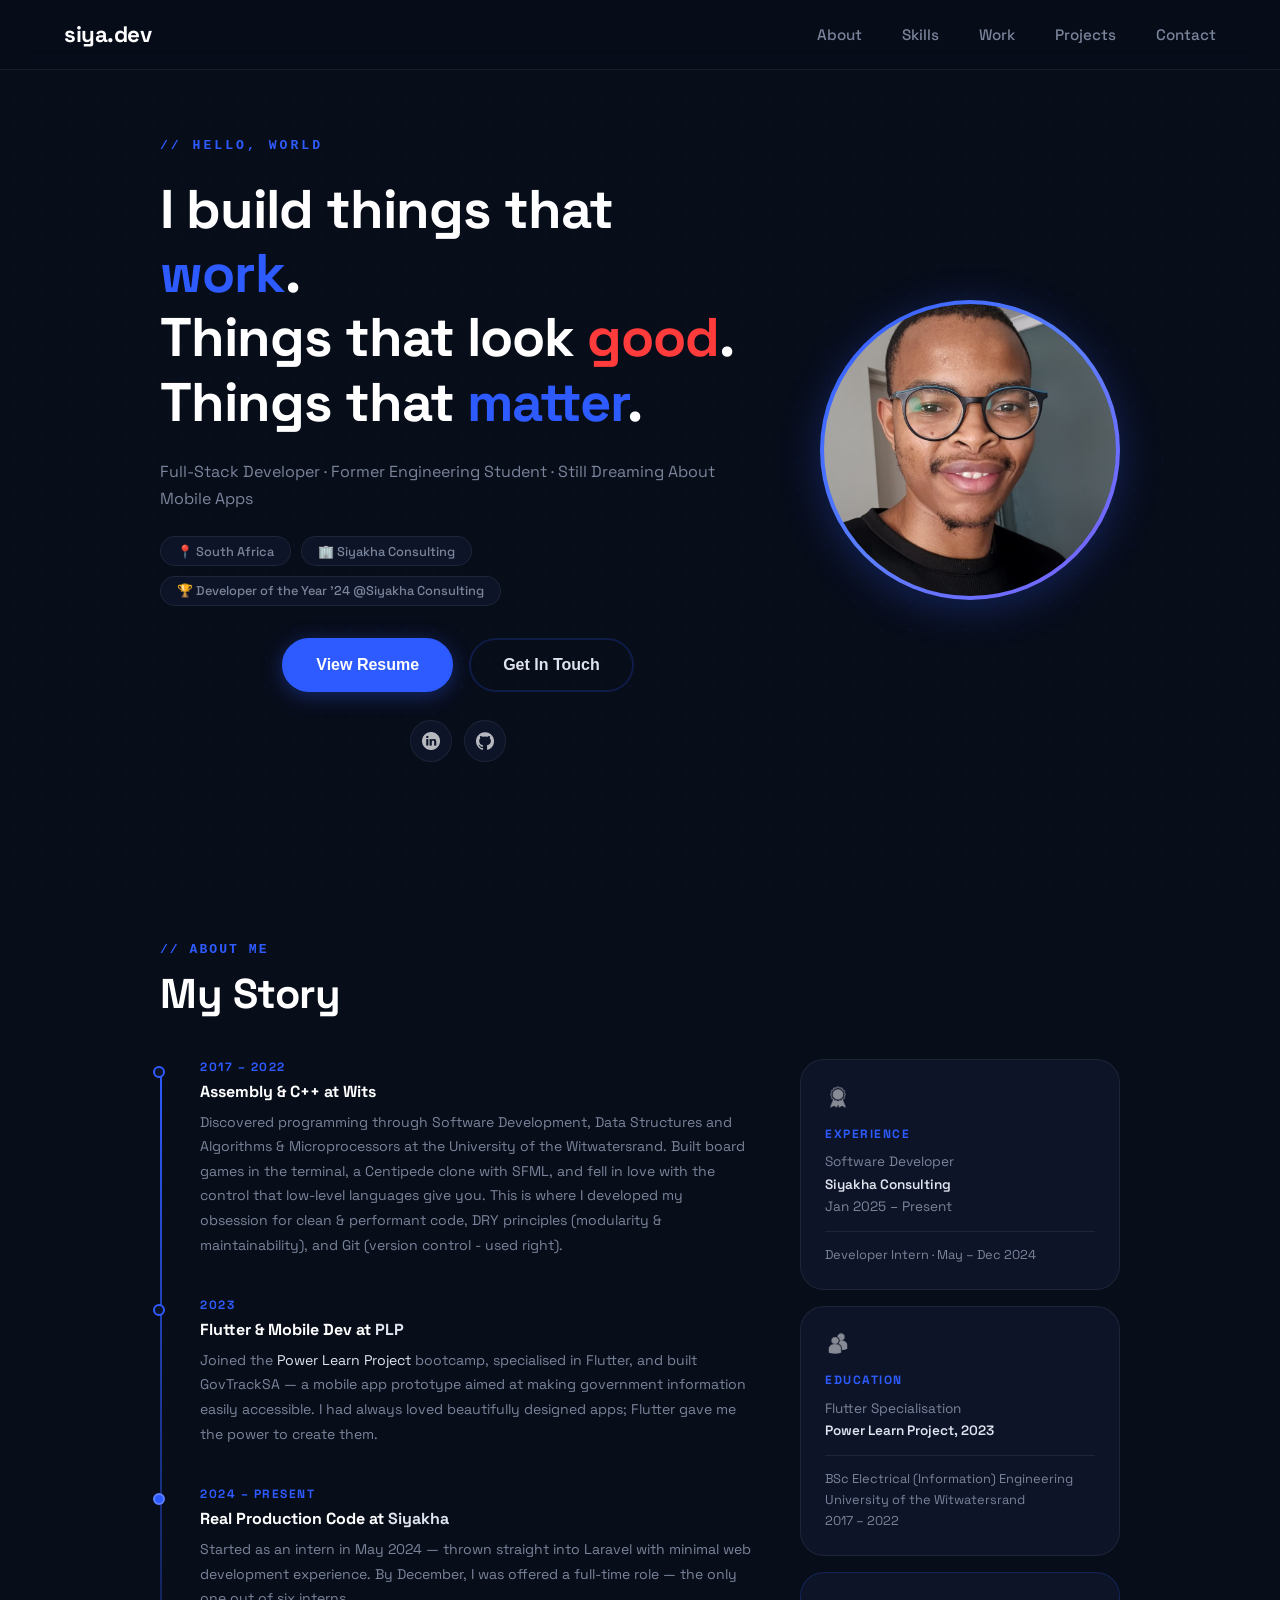
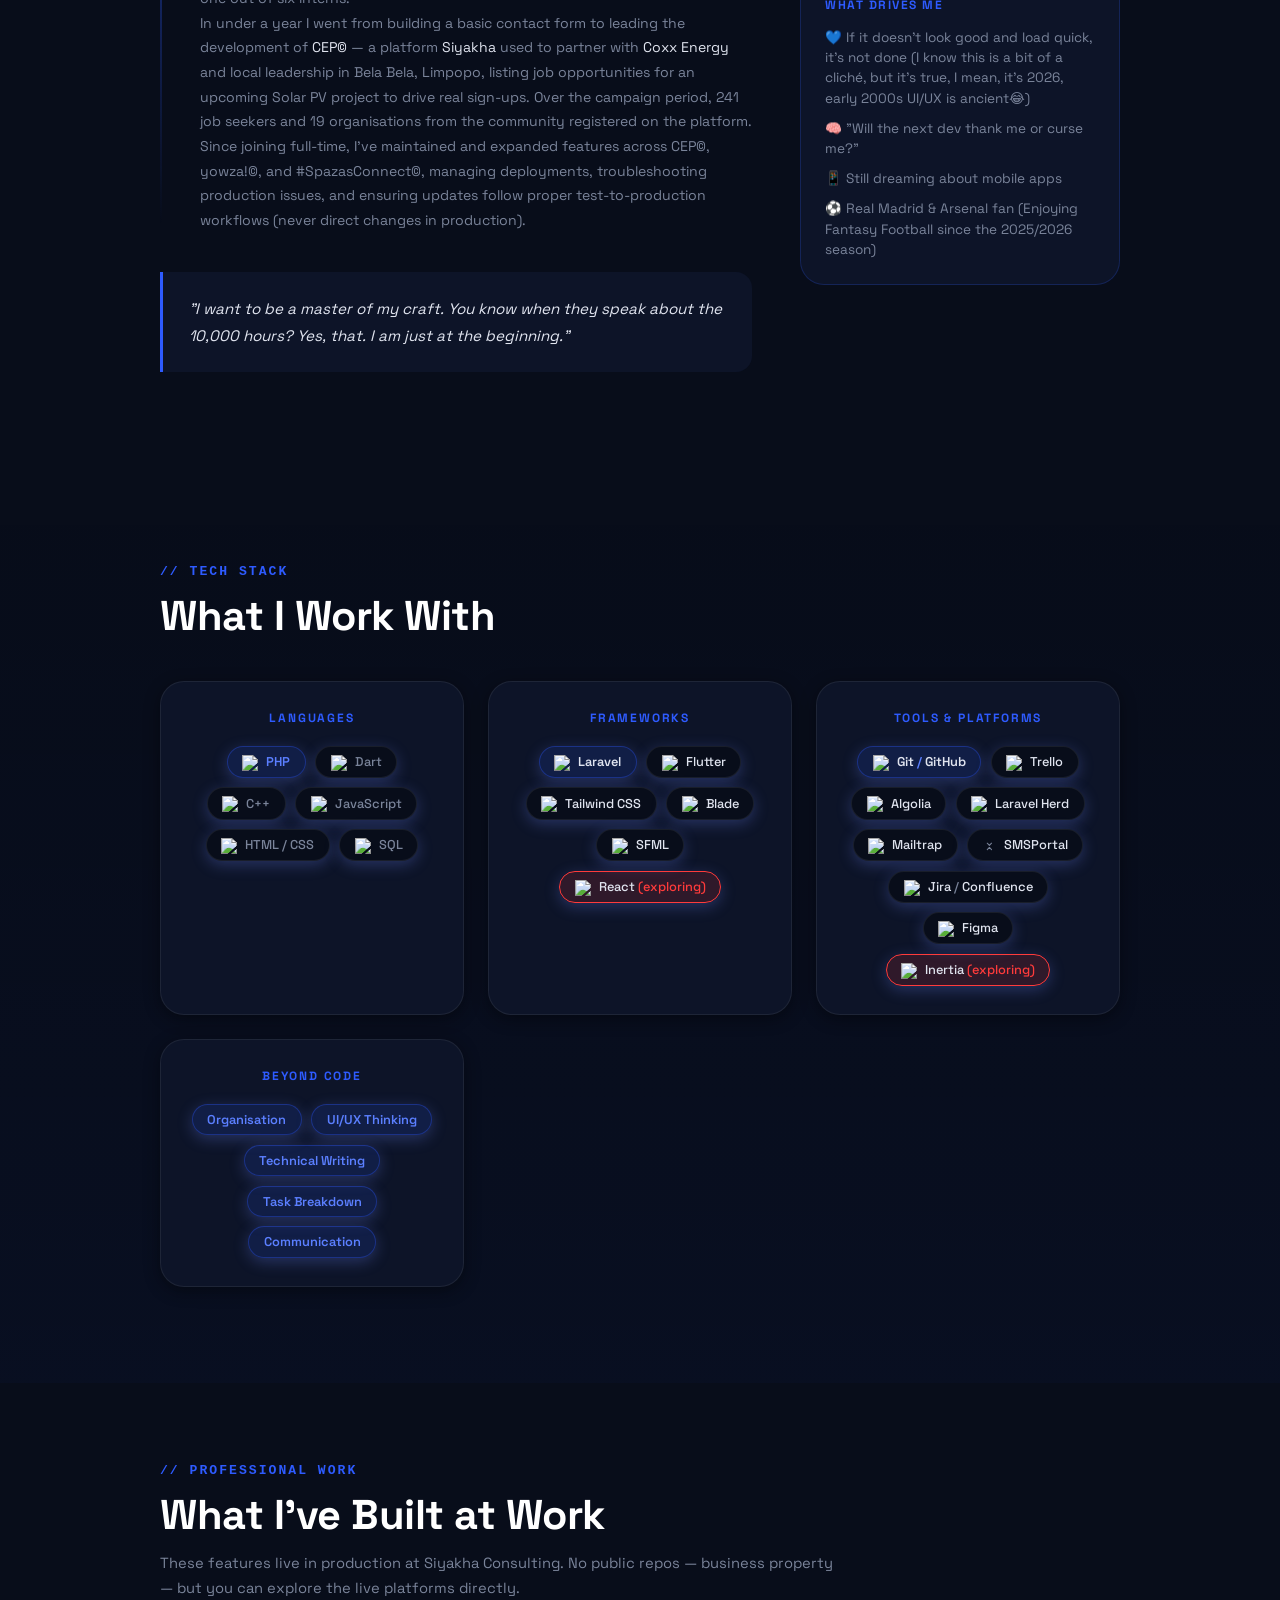
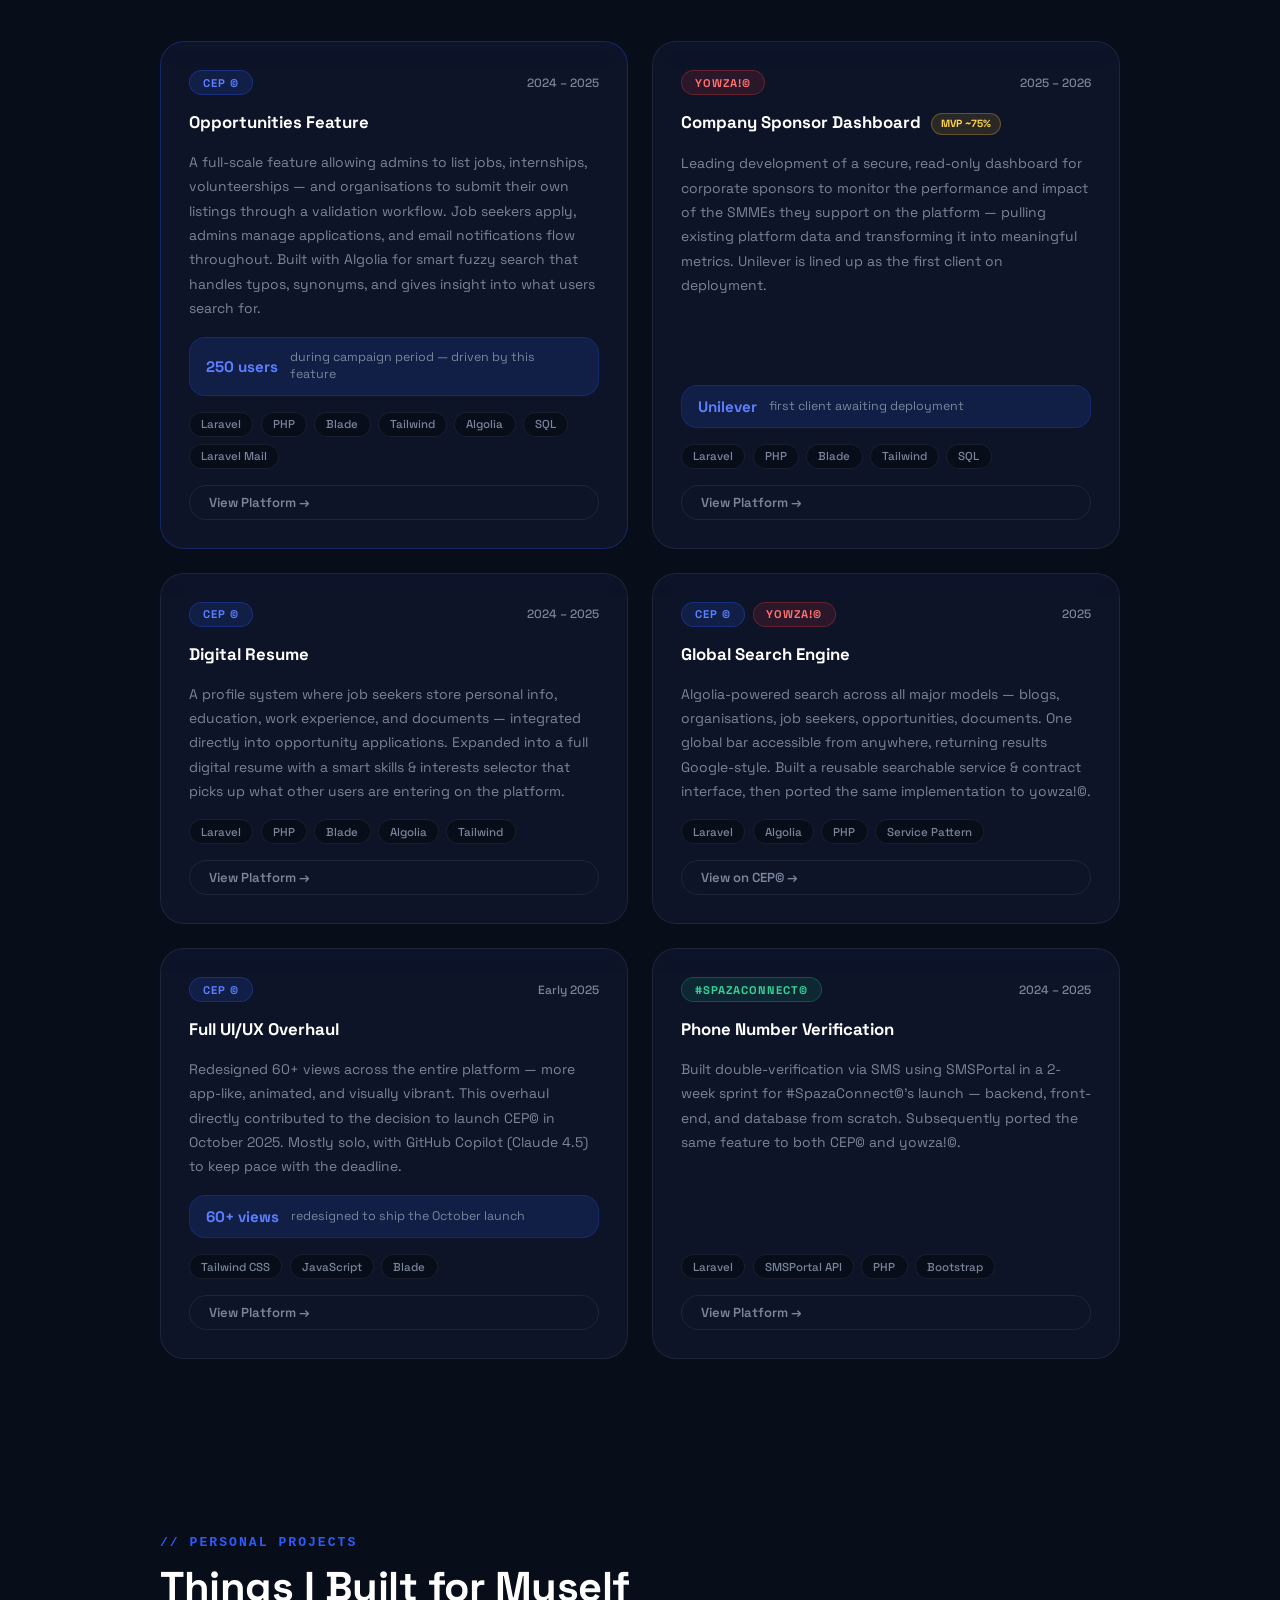
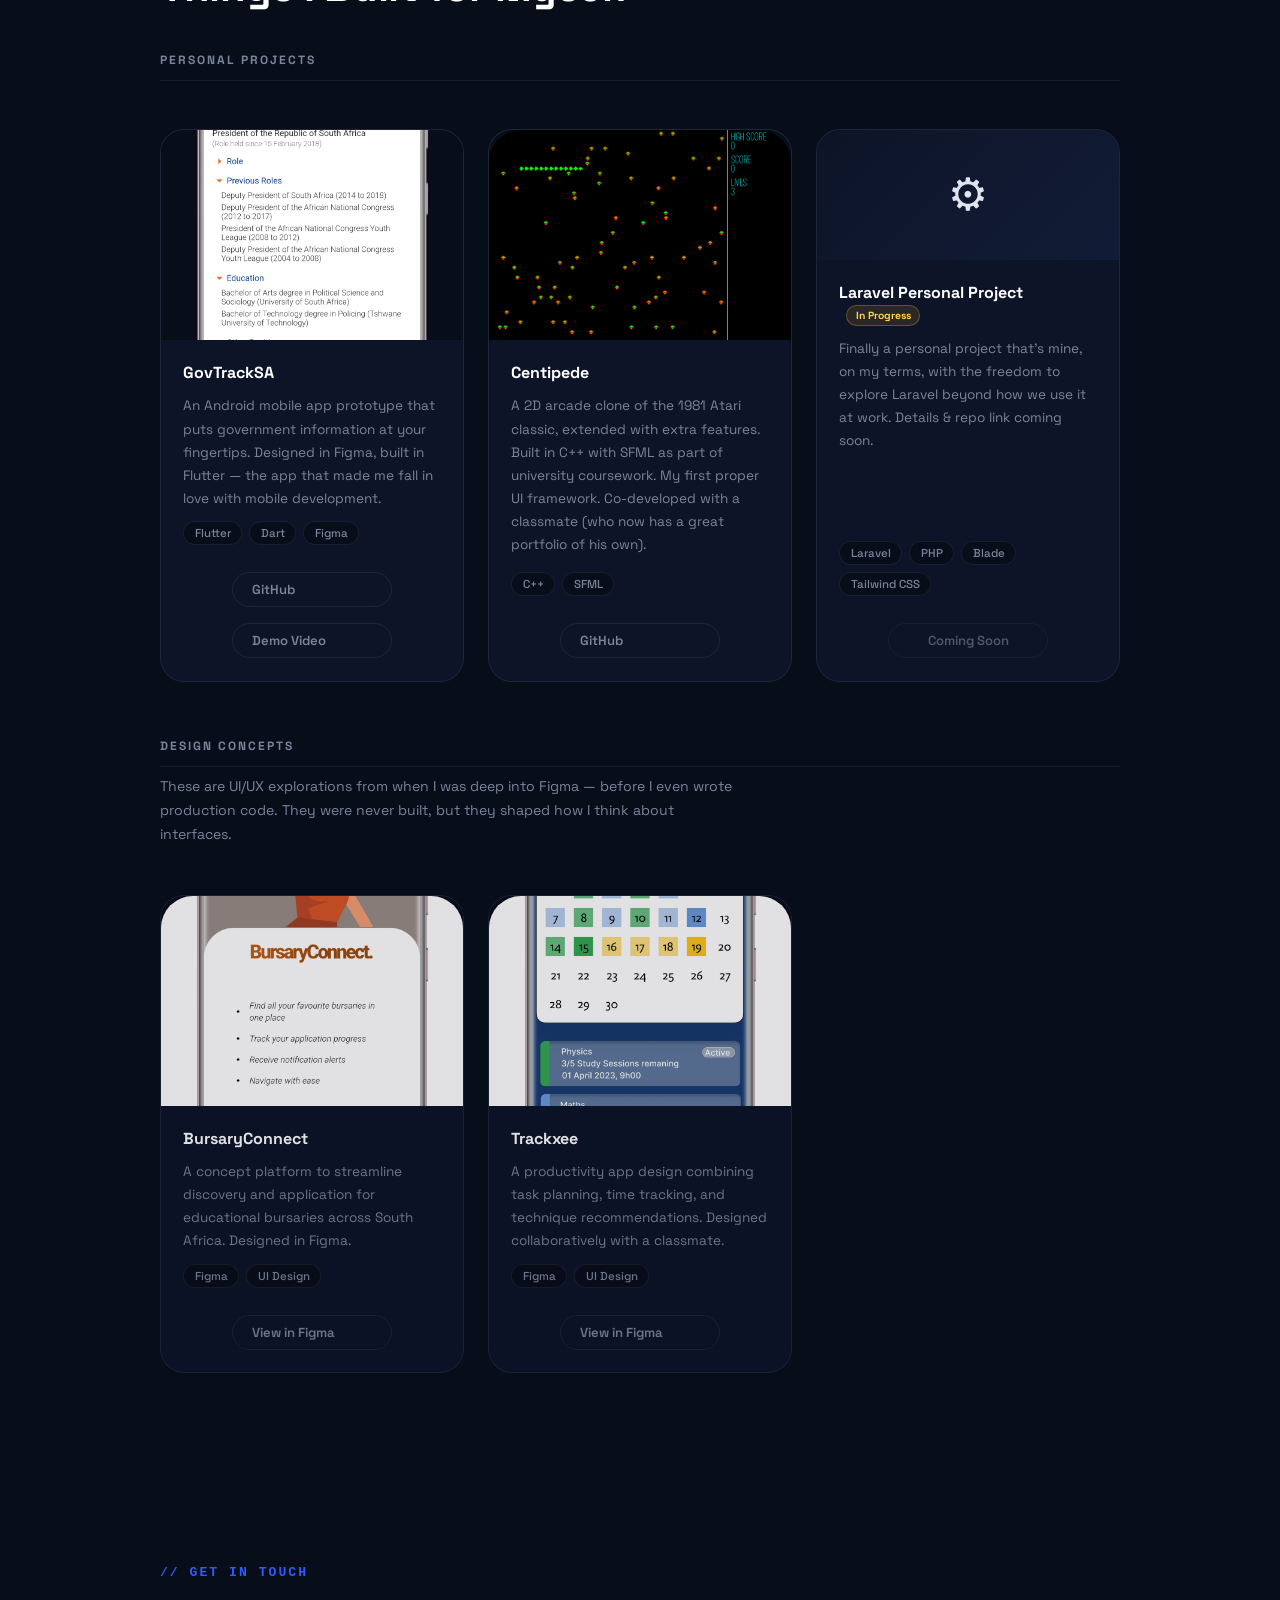
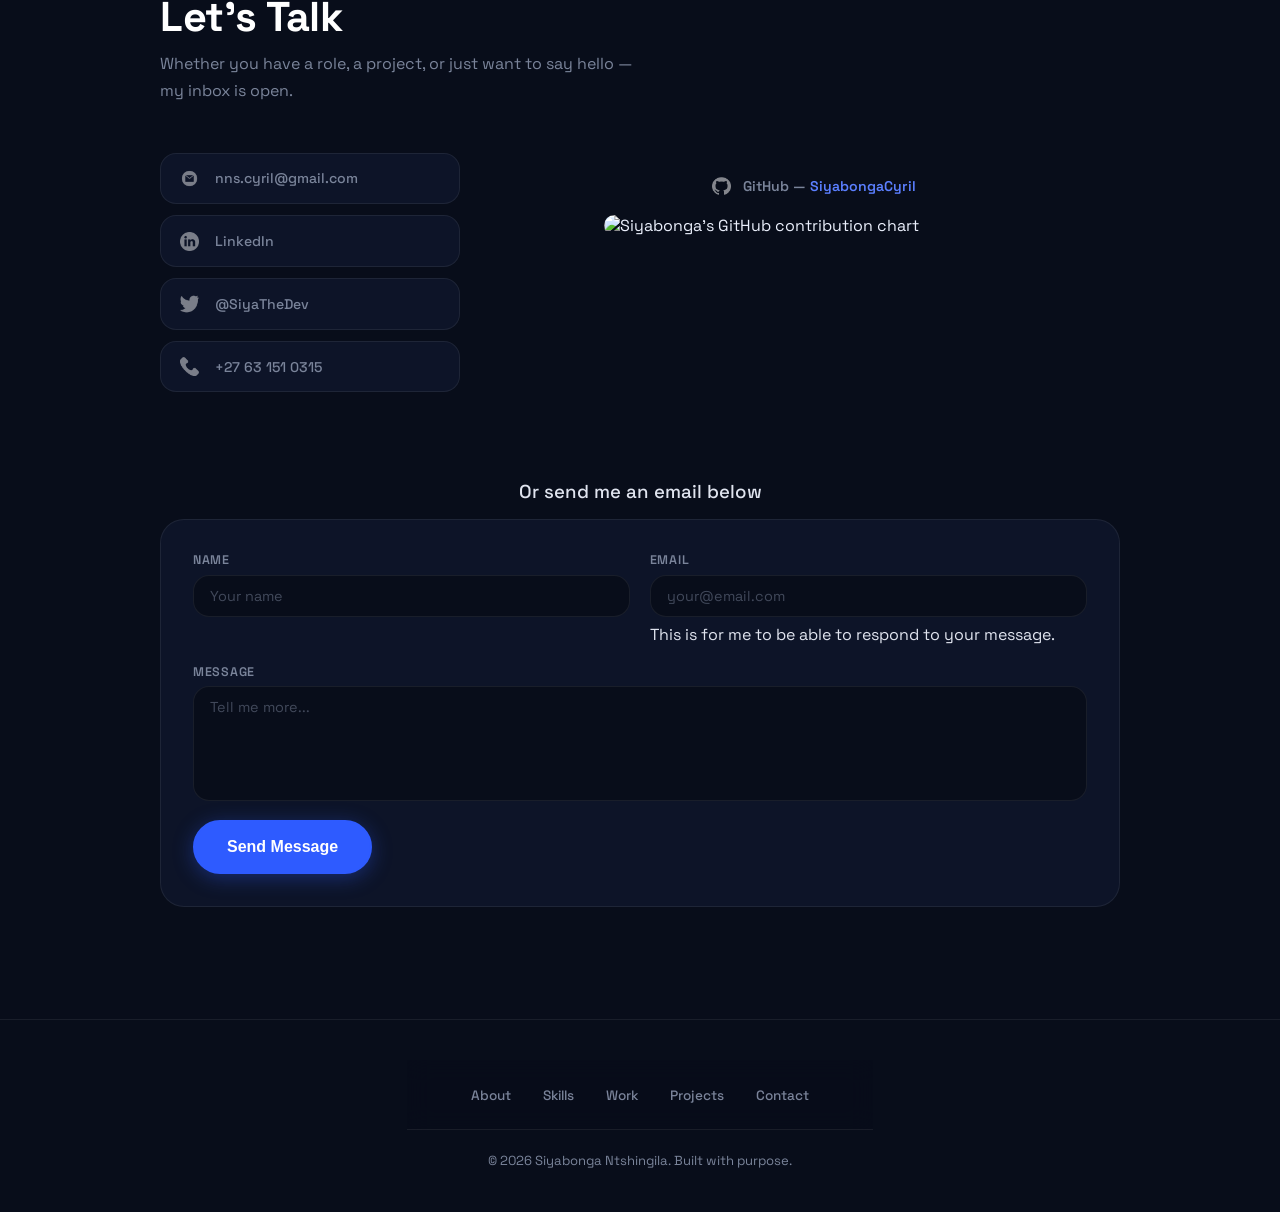
==== commit 45f158c5: "Add site sections, update hero, profile & styles Add new content sections (about, contact, hero, pro" ====
--- a/index.html
+++ b/index.html
@@ -67,7 +67,7 @@
       <div class="hero-meta">
         <span class="hero-meta-item">📍 South Africa</span>
         <span class="hero-meta-item">🏢 Siyakha Consulting</span>
-        <span class="hero-meta-item">🏆 Developer of the Year '24</span>
+        <span class="hero-meta-item">🏆 Developer of the Year '24 @Siyakha Consulting</span>
       </div>
       <div class="btn-container">
         <button class="btn btn-primary" onclick="window.open('./assets/C_Vs.pdf', '_blank')">View Resume</button>
@@ -84,15 +84,15 @@
     </div>
     <div class="hero-image">
       <div class="profile-pic-wrapper">
-        <img id="profile-pic" src="./assets/profile-pic.png" alt="Siyabonga Ntshingila" />
-      </div>
-      <div class="hero-badge">
+        <img id="profile-pic" src="./assets/profile-pic.jpeg" alt="Siyabonga Ntshingila" />
+      </div>
+      <!-- <div class="hero-badge">
         <span class="badge-icon">🏆</span>
         <div>
           <div class="badge-title">Developer of the Year</div>
           <div class="badge-sub">Siyakha Consulting, 2024</div>
         </div>
-      </div>
+      </div> -->
     </div>
   </section>
 
@@ -231,8 +231,8 @@
         <h3>Opportunities Feature</h3>
         <p>A full-scale feature allowing admins to list jobs, internships, volunteerships — and organisations to submit their own listings through a validation workflow. Job seekers apply, admins manage applications, and email notifications flow throughout. Built with Algolia for smart fuzzy search that handles typos, synonyms, and gives insight into what users search for.</p>
         <div class="work-impact">
-          <span class="impact-stat">248 users</span>
-          <span class="impact-label">on platform launch day — driven by this feature</span>
+          <span class="impact-stat">250 users</span>
+          <span class="impact-label">during campaign period — driven by this feature</span>
         </div>
         <div class="work-tags">
           <span>Laravel</span><span>PHP</span><span>Blade</span><span>Tailwind</span><span>Algolia</span><span>SQL</span><span>Laravel Mail</span>
@@ -245,8 +245,8 @@
           <span class="platform-badge yowza"><a href="https://yowza.co.za" target="_blank" rel="noopener" style="color:inherit;text-decoration:none;">yowza!&copy;</a></span>
           <span class="work-year">2025 – 2026</span>
         </div>
-        <h3>Company Sponsor Dashboard <span class="badge-wip">MVP ~95%</span></h3>
-        <p>Leading development of a secure, read-only dashboard for corporate sponsors to monitor the performance and impact of the SMMEs they support — pulling existing platform data and transforming it into meaningful metrics. Unilever is lined up as the first client on deployment.</p>
+        <h3>Company Sponsor Dashboard <span class="badge-wip">MVP ~75%</span></h3>
+        <p>Leading development of a secure, read-only dashboard for corporate sponsors to monitor the performance and impact of the SMMEs they support on the platform — pulling existing platform data and transforming it into meaningful metrics. Unilever is lined up as the first client on deployment.</p>
         <div class="work-impact">
           <span class="impact-stat">Unilever</span>
           <span class="impact-label">first client awaiting deployment</span>
@@ -272,11 +272,18 @@
 
       <div class="work-card">
         <div class="work-card-header">
-          <span class="platform-badge cep"><a href="https://app.cep.africa" target="_blank" rel="noopener" style="color:inherit;text-decoration:none;">CEP &copy;</a> &amp; <a href="https://yowza.co.za" target="_blank" rel="noopener" style="color:inherit;text-decoration:none;">yowza!&copy;</a></span>
+            <div style="display:flex;gap:0.5rem;">
+            <span class="platform-badge cep">
+              <a href="https://app.cep.africa" target="_blank" rel="noopener" style="color:inherit;text-decoration:none;">CEP &copy;</a>
+            </span>
+            <span class="platform-badge yowza">
+              <a href="https://yowza.co.za" target="_blank" rel="noopener" style="color:inherit;text-decoration:none;">yowza!&copy;</a>
+            </span>
+            </div>
           <span class="work-year">2025</span>
         </div>
         <h3>Global Search Engine</h3>
-        <p>Algolia-powered search across all major models — blogs, organisations, job seekers, opportunities, documents. One global bar accessible from anywhere, returning results Google-style. Built a reusable searchable service &amp; contract interface, then ported the same implementation to yowza!.</p>
+        <p>Algolia-powered search across all major models — blogs, organisations, job seekers, opportunities, documents. One global bar accessible from anywhere, returning results Google-style. Built a reusable searchable service &amp; contract interface, then ported the same implementation to yowza!&copy;.</p>
         <div class="work-tags">
           <span>Laravel</span><span>Algolia</span><span>PHP</span><span>Service Pattern</span>
         </div>
@@ -285,7 +292,7 @@
 
       <div class="work-card">
         <div class="work-card-header">
-          <span class="platform-badge cep">CEP &copy;</span>
+          <span class="platform-badge cep"><a href="https://app.cep.africa" target="_blank" rel="noopener" style="color:inherit;text-decoration:none;">CEP &copy;</a></span>
           <span class="work-year">Early 2025</span>
         </div>
         <h3>Full UI/UX Overhaul</h3>
@@ -302,11 +309,11 @@
 
       <div class="work-card">
         <div class="work-card-header">
-          <span class="platform-badge spaza"><a href="https://spazaconnect.co.za" target="_blank" rel="noopener" style="color:inherit;text-decoration:none;">SpazaConnect</a></span>
+          <span class="platform-badge spaza"><a href="https://spazaconnect.co.za" target="_blank" rel="noopener" style="color:inherit;text-decoration:none;">#SpazaConnect&copy;</a></span>
           <span class="work-year">2024 – 2025</span>
         </div>
         <h3>Phone Number Verification</h3>
-        <p>Built double-verification via SMS using SMSPortal in a 2-week sprint for SpazaConnect's launch — backend, front-end, and database from scratch. Subsequently ported the same feature to both CEP&copy; and yowza!&copy;.</p>
+        <p>Built double-verification via SMS using SMSPortal in a 2-week sprint for #SpazaConnect&copy;'s launch — backend, front-end, and database from scratch. Subsequently ported the same feature to both CEP&copy; and yowza!&copy;.</p>
         <div class="work-tags">
           <span>Laravel</span><span>SMSPortal API</span><span>PHP</span><span>Bootstrap</span>
         </div>
@@ -363,7 +370,7 @@
         </div>
         <div class="project-body">
           <h3>Laravel Personal Project <span class="badge-wip">In Progress</span></h3>
-          <p>Building this weekend — finally a personal project that's mine, on my terms, with the freedom to explore Laravel beyond how we use it at work. Details &amp; repo link coming soon.</p>
+          <p>Finally a personal project that's mine, on my terms, with the freedom to explore Laravel beyond how we use it at work. Details &amp; repo link coming soon.</p>
           <div class="project-tags">
             <span>Laravel</span><span>PHP</span><span>Blade</span><span>Tailwind CSS</span>
           </div>
@@ -468,11 +475,11 @@
         <div class="form-row">
           <div class="form-group">
             <label for="cf-name">Name</label>
-            <input type="text" id="cf-name" name="name" placeholder="Your name" minlength="2" maxlength="100" required />
+            <input type="text" id="cf-name" name="name" placeholder="Your name" minlength="2" maxlength="100" autocomplete="name" required />
           </div>
           <div class="form-group">
             <label for="cf-email">Email</label>
-            <input type="email" id="cf-email" name="email" placeholder="your@email.com" maxlength="254" required />
+            <input type="email" id="cf-email" name="email" placeholder="your@email.com" maxlength="254" autocomplete="email" required />
             <span class="email-note">This is for me to be able to respond to your message.</span>
           </div>
         </div>
--- a/style.css
+++ b/style.css
@@ -504,8 +504,8 @@
 }
 
 .btn:hover::before {
-  width: 300px;
-  height: 300px;
+  width: 600px;
+  height: 600px;
 }
 
 .btn-primary {
@@ -1552,7 +1552,7 @@
   top: 0;
   left: 0;
   right: 0;
-  height: 2px
+  height: 2px;
   transform: translateY(-4px);
   box-shadow: var(--shadow-blue);
 }
@@ -1683,6 +1683,7 @@
   display: grid;
   grid-template-columns: repeat(auto-fill, minmax(290px, 1fr));
   gap: 1.5rem;
+  grid-auto-rows: 1fr; /* Ensures all rows are equal height */
 }
 
 .designs-grid {
@@ -1697,6 +1698,7 @@
   display: flex;
   flex-direction: column;
   transition: all var(--transition);
+  height: 100%;
 }
 
 .project-card:hover {
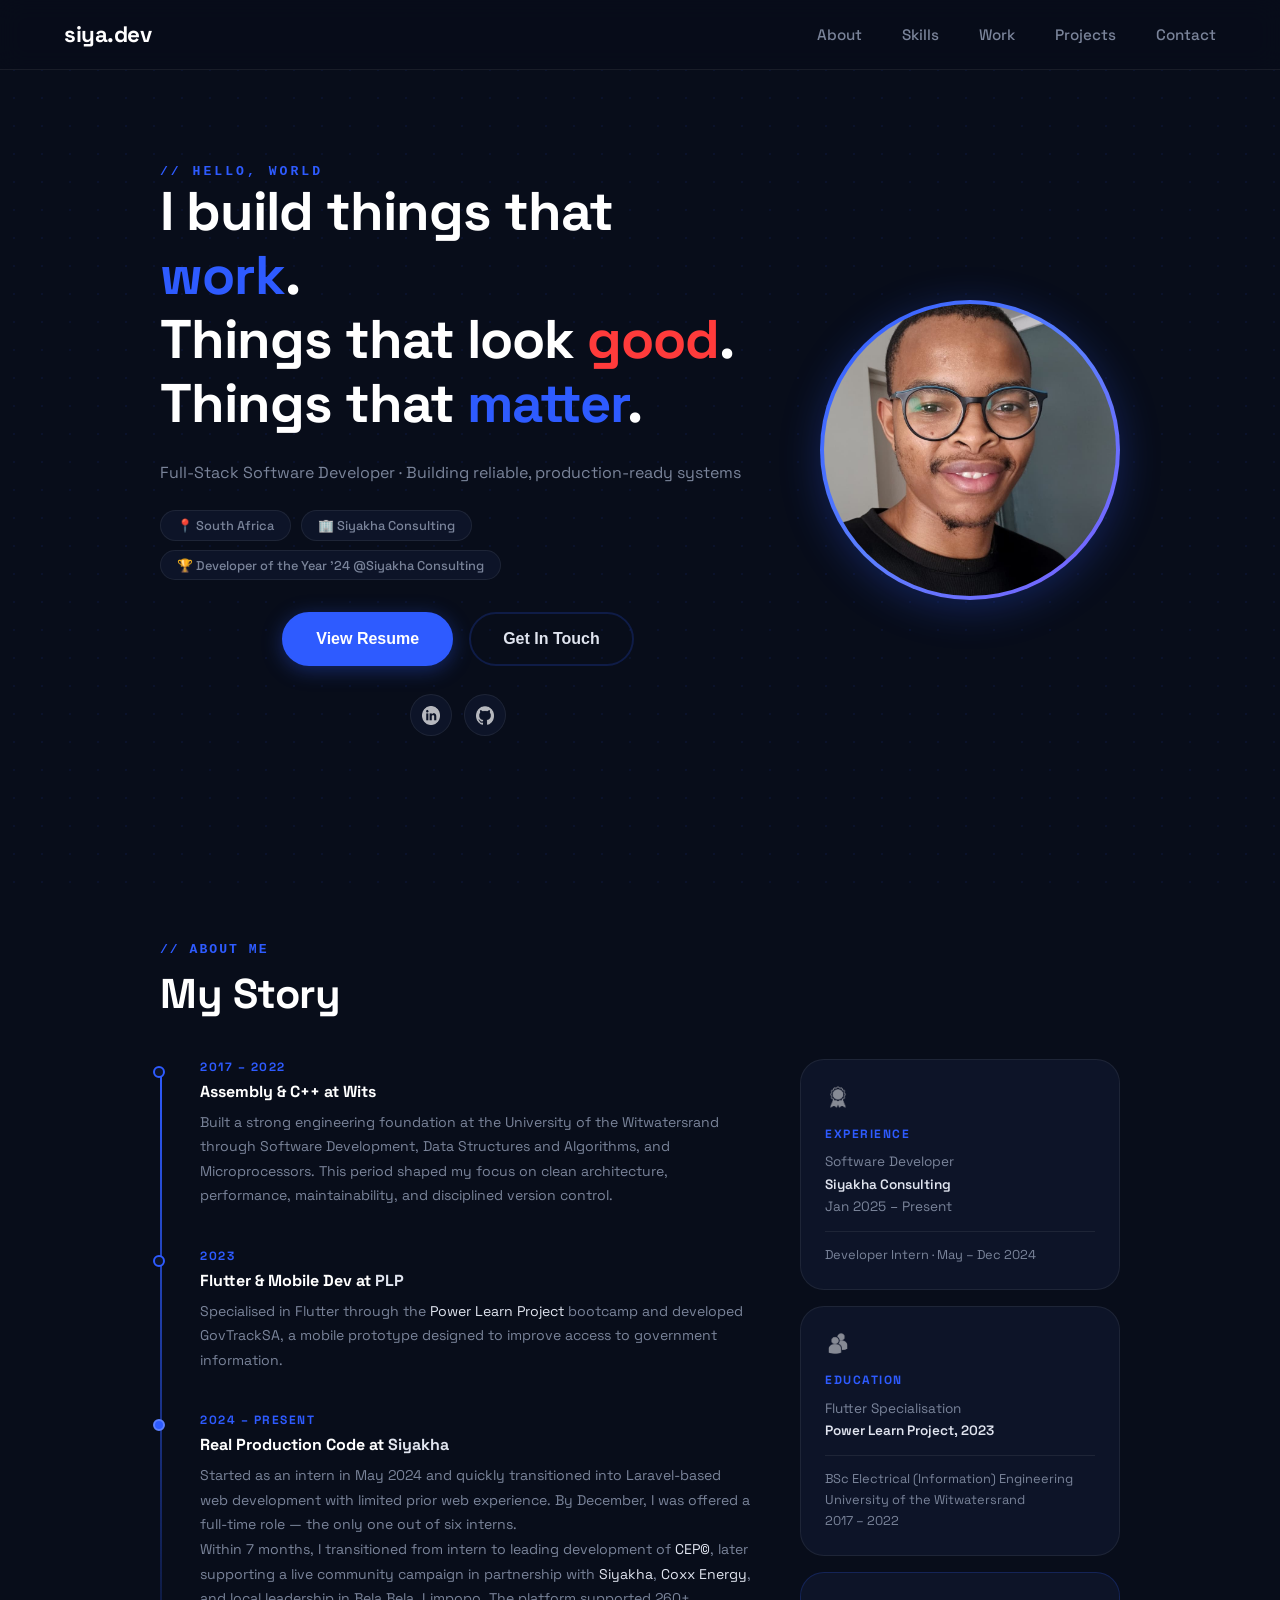
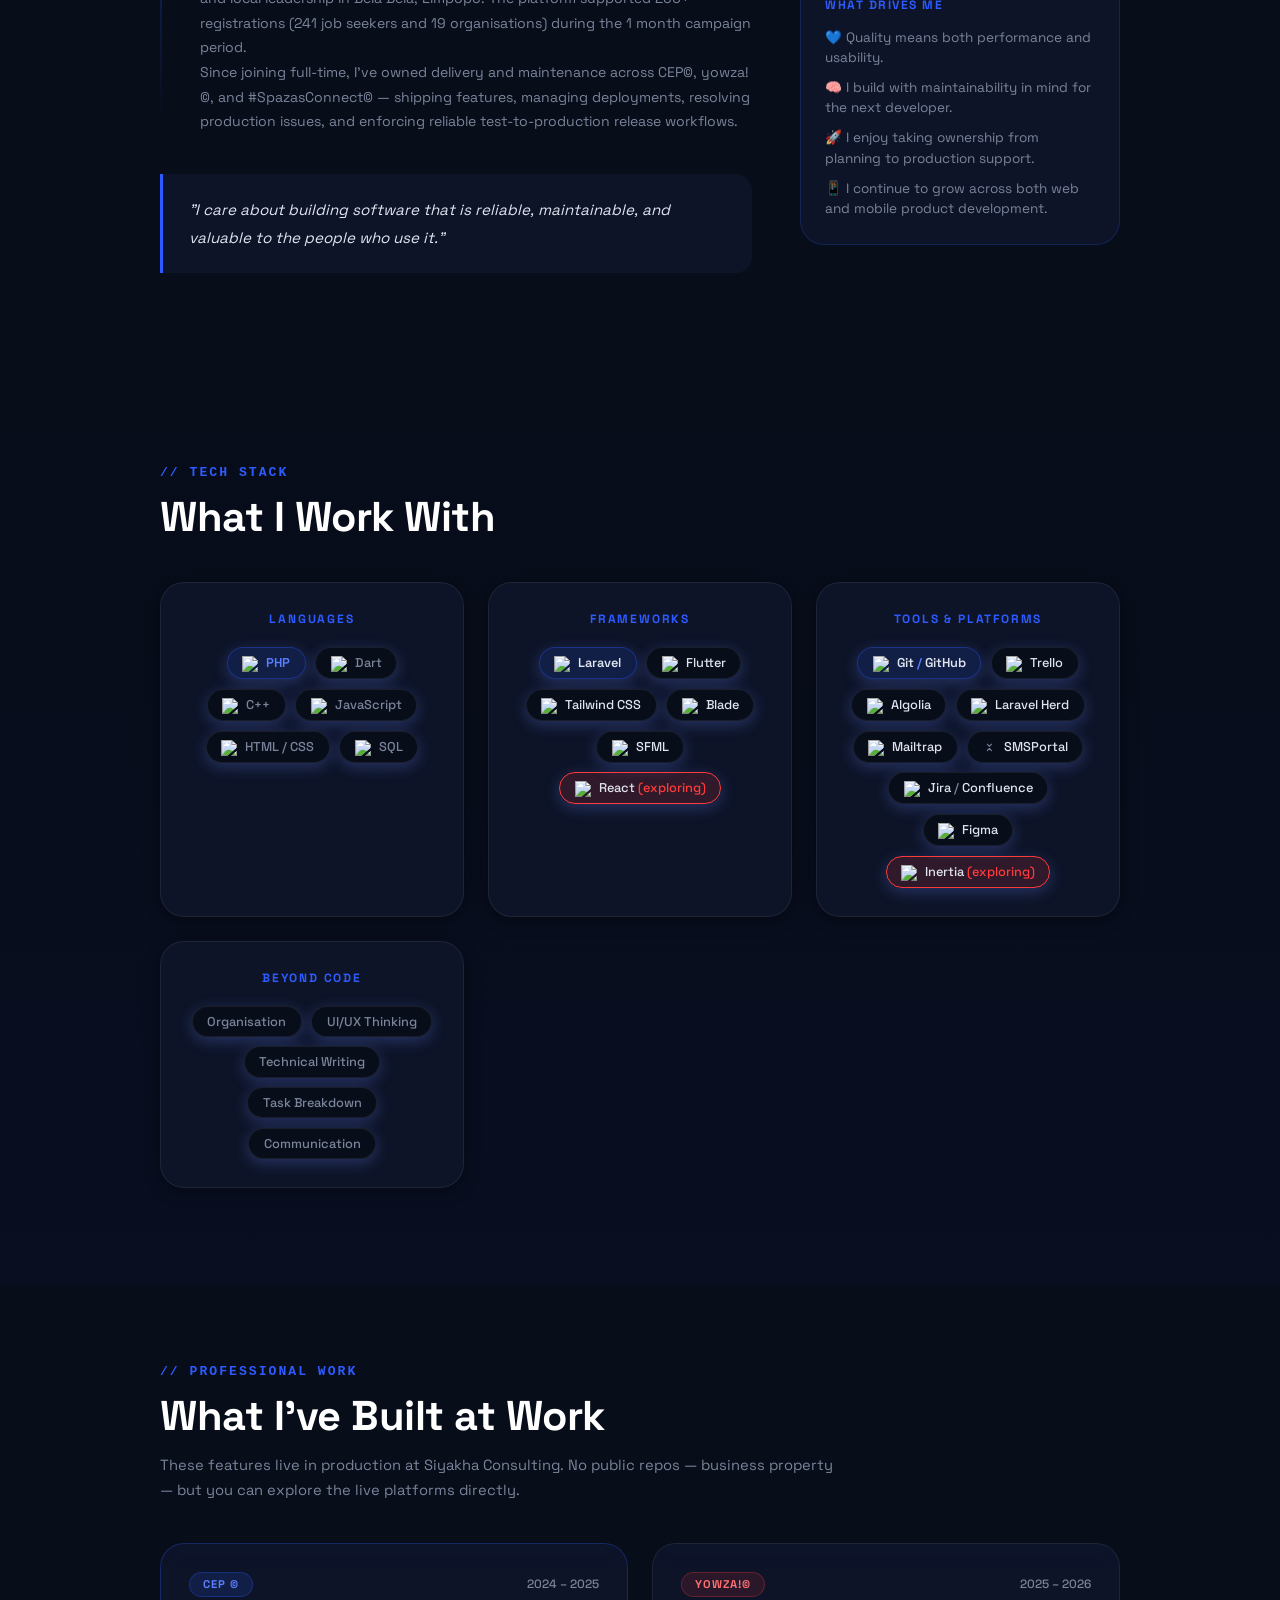
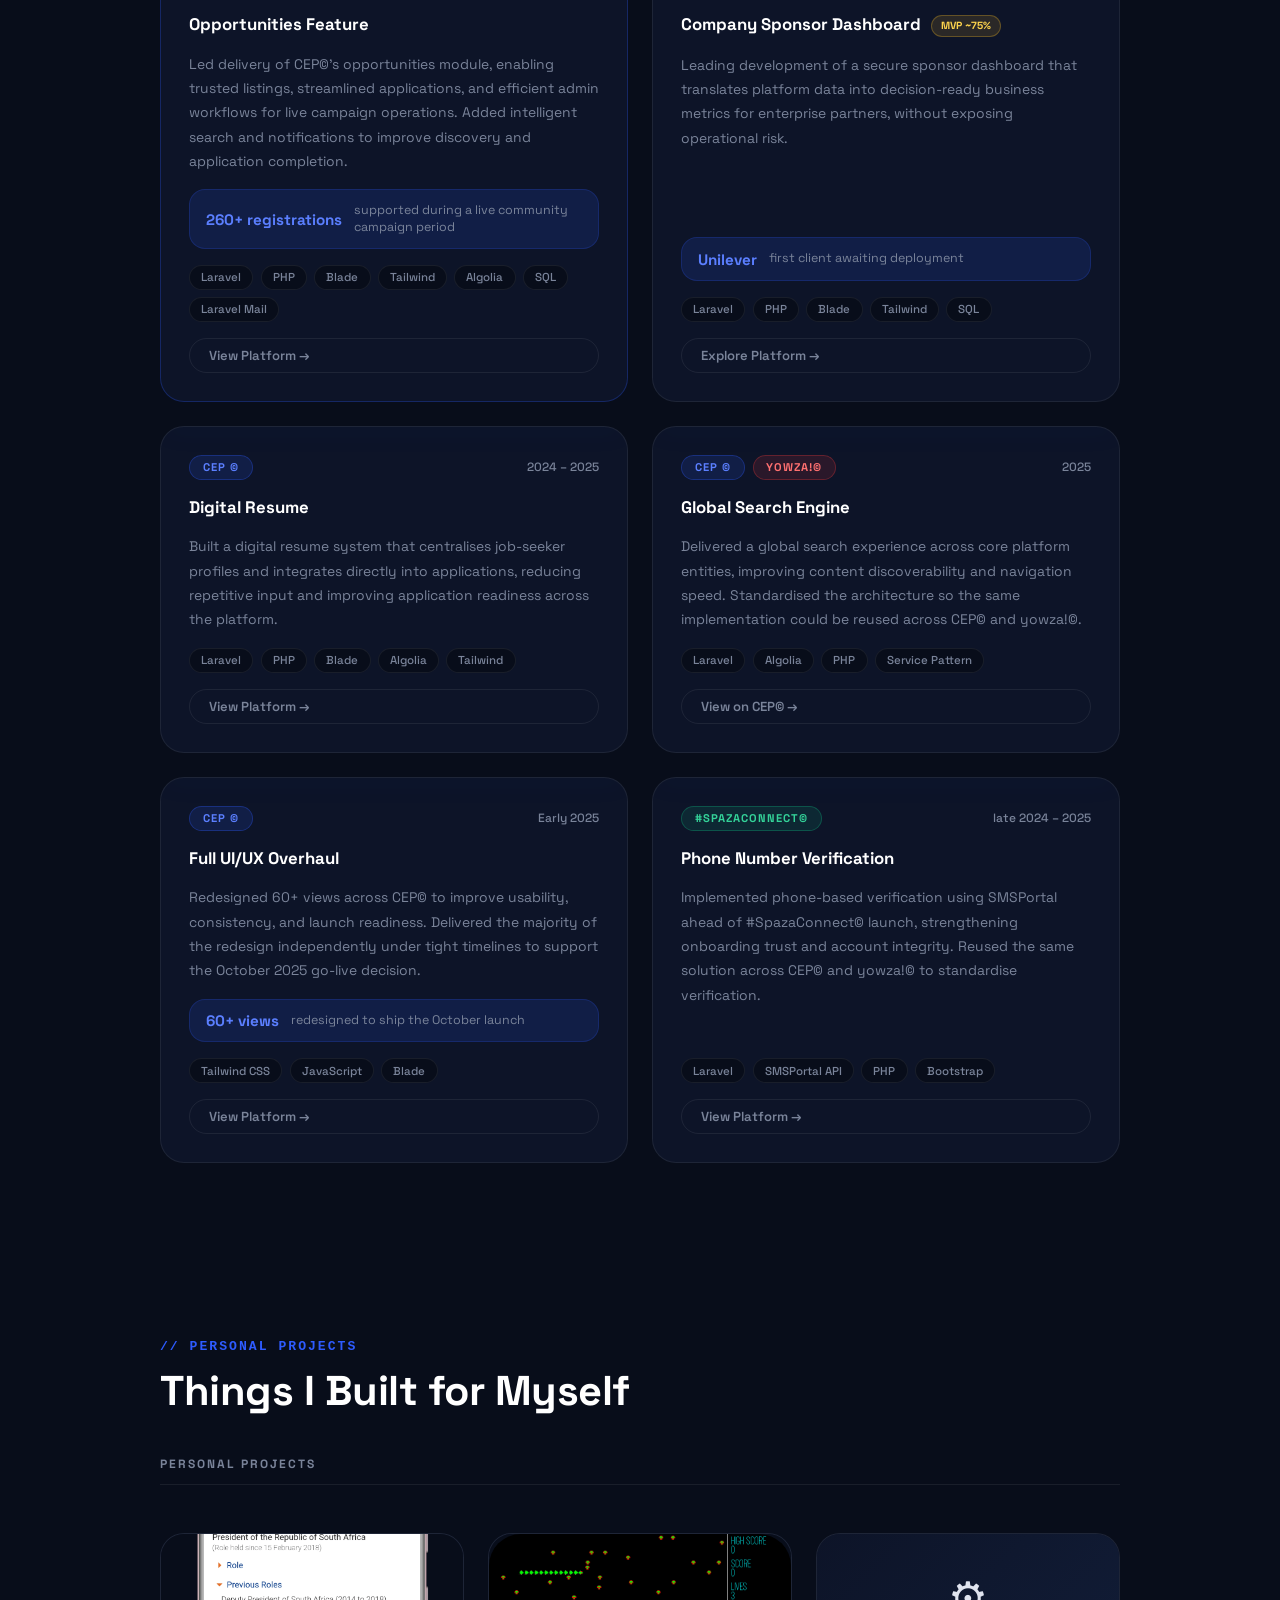
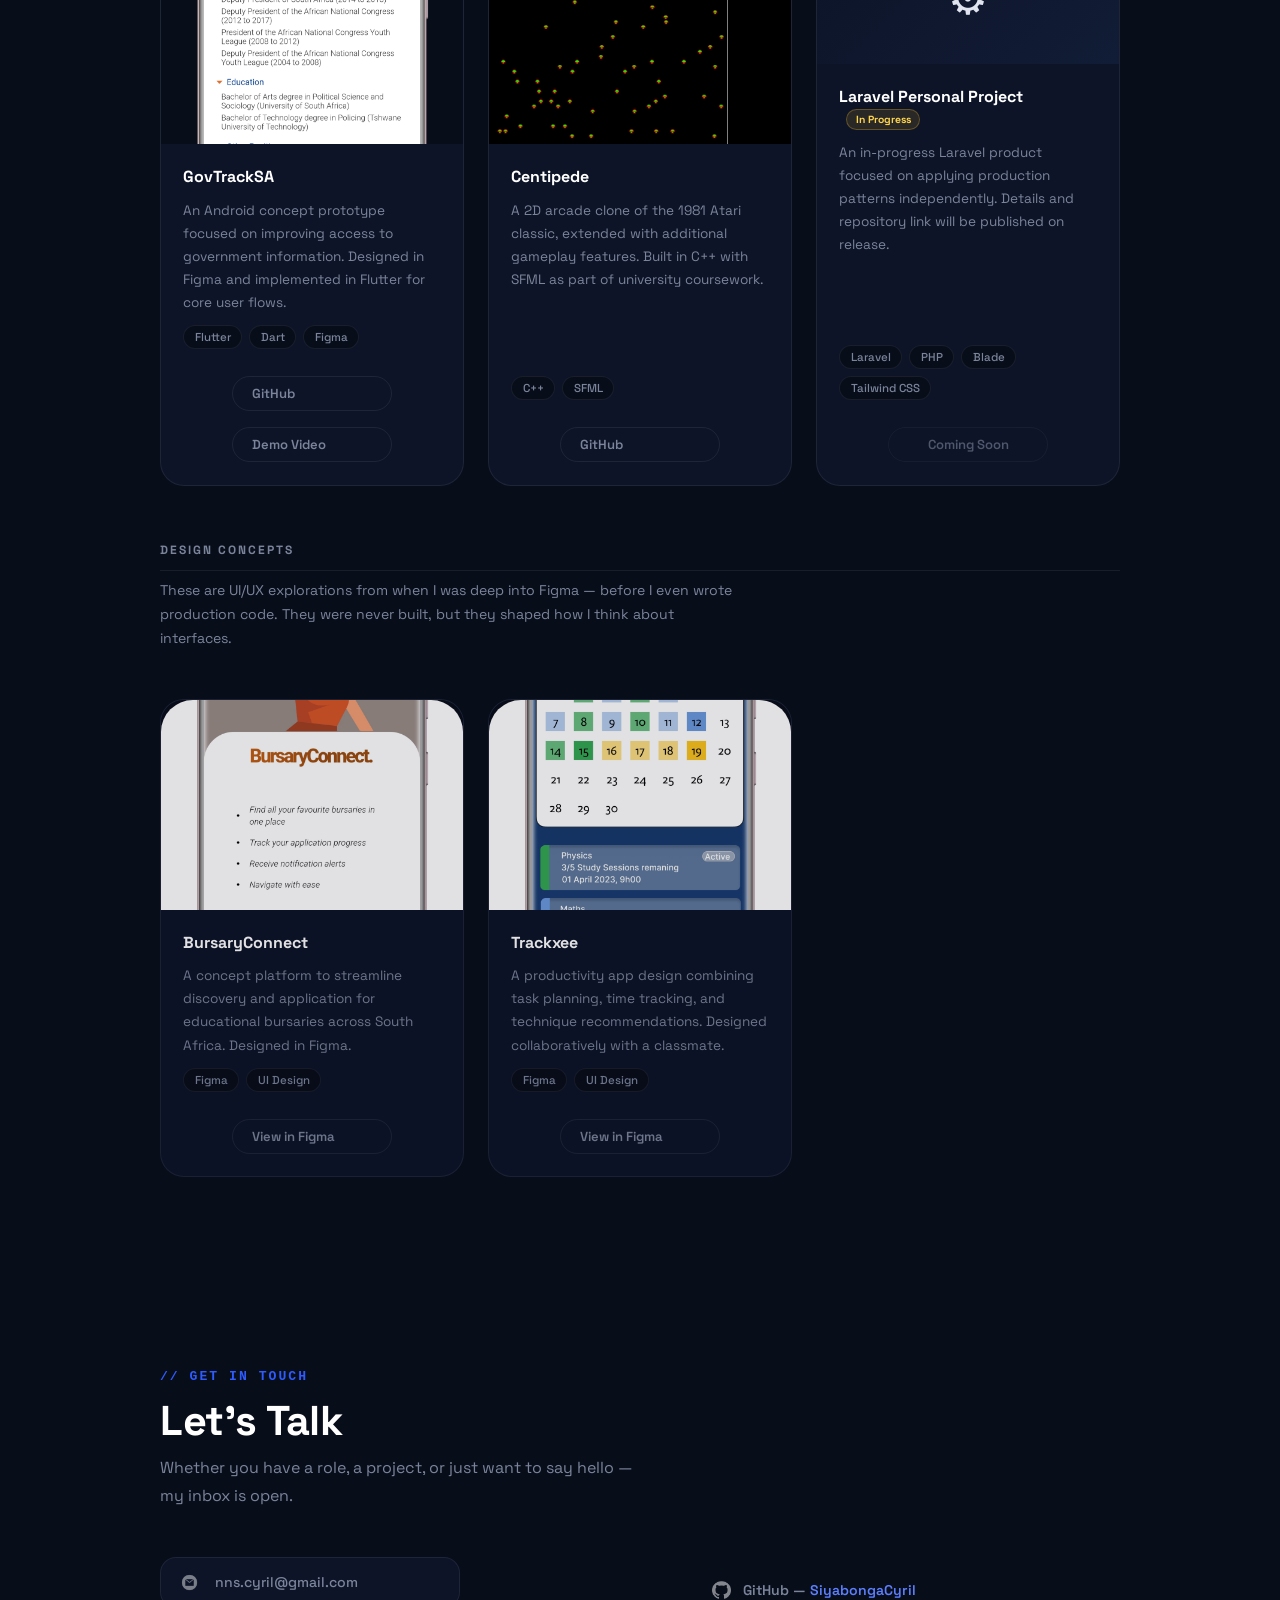
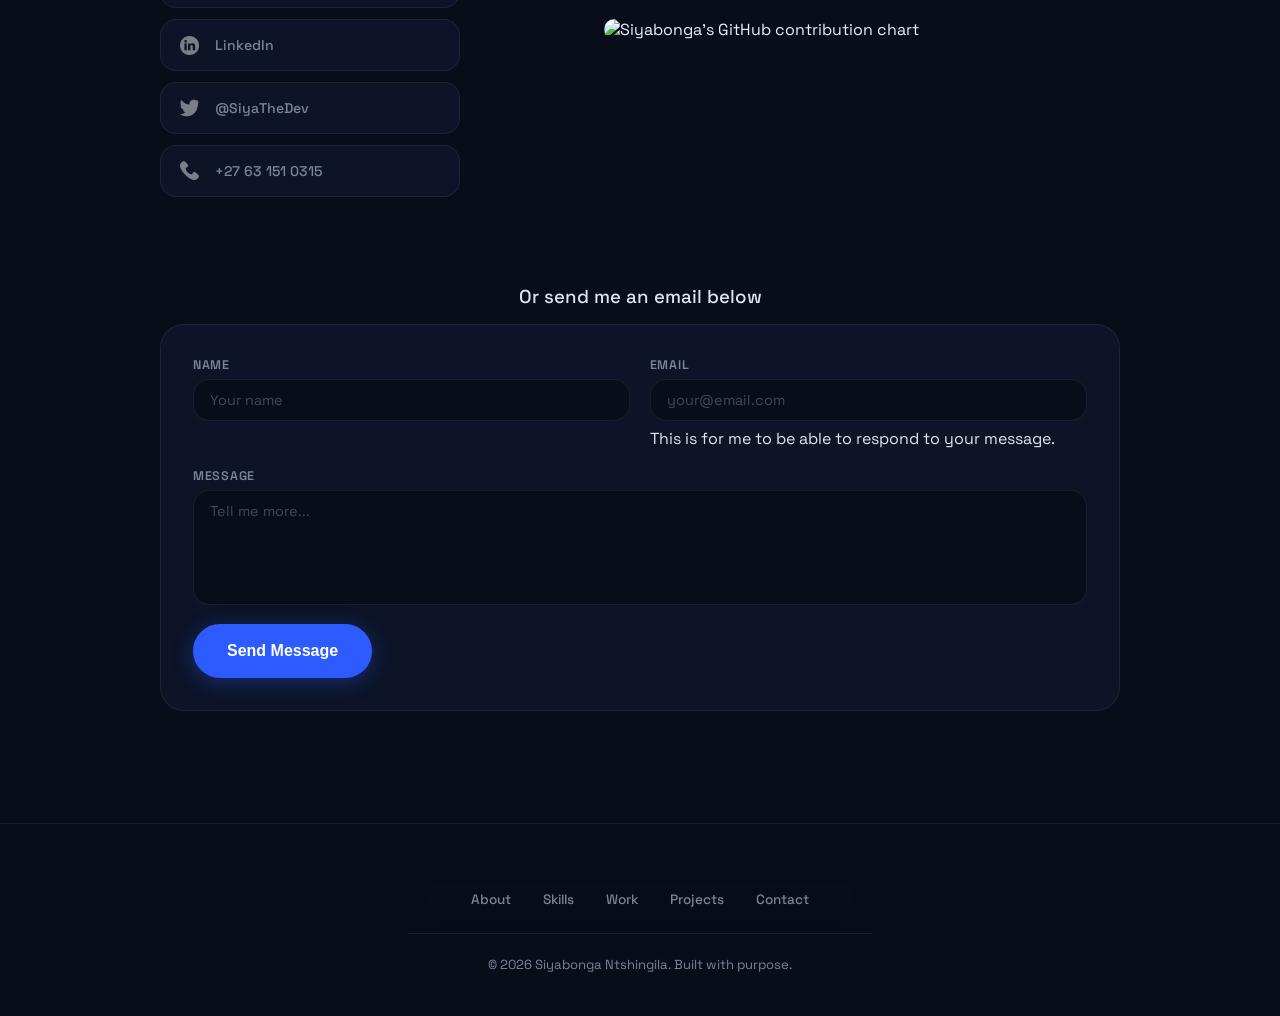
==== commit cc406a4a: "Modularize sections and refactor frontend scripts Split index content into separate section files an" ====
--- a/index.html
+++ b/index.html
@@ -5,12 +5,12 @@
   <meta charset="UTF-8" />
   <meta http-equiv="X-UA-Compatible" content="IE=edge" />
   <meta name="viewport" content="width=device-width, initial-scale=1.0" />
-  <title>Siyabonga Ntshingila — Full-Stack Developer</title>
+  <title>Siyabonga Ntshingila — Full-Stack Software Developer</title>
   <meta name="description"
-    content="I build things that work. Things that look good. Things that matter. Full-Stack Developer based in South Africa — Laravel, Flutter, PHP." />
+    content="I build things that work. Things that look good. Things that matter. Full-Stack Software Developer based in South Africa — focused on reliable, production-ready systems." />
   <link rel="stylesheet" href="style.css" />
   <link rel="stylesheet" href="mediaqueries.css" />
-  <link rel="icon" type="image/x-icon" href="./assets/favicon.png">
+  <link rel="icon" type="image/x-icon" href="./assets/favicon2.png">
   <link rel="preconnect" href="https://fonts.googleapis.com" />
   <link rel="preconnect" href="https://fonts.gstatic.com" crossorigin />
   <link href="https://fonts.googleapis.com/css2?family=Space+Grotesk:wght@300;400;500;600;700&display=swap" rel="stylesheet" />
@@ -52,455 +52,14 @@
     </div>
   </nav>
 
-  <!-- HERO SECTION -->
-  <section id="hero">
-    <div class="hero-content">
-      <div class="hero-tag">// hello, world</div>
-      <h1 class="hero-title">
-        I build things that <span class="accent-blue">work</span>.<br />
-        Things that look <span class="accent-red">good</span>.<br />
-        Things that <span class="accent-blue">matter</span>.
-      </h1>
-      <p class="hero-subtitle">
-        Full-Stack Developer &middot; Former Engineering Student &middot; Still Dreaming About Mobile Apps
-      </p>
-      <div class="hero-meta">
-        <span class="hero-meta-item">📍 South Africa</span>
-        <span class="hero-meta-item">🏢 Siyakha Consulting</span>
-        <span class="hero-meta-item">🏆 Developer of the Year '24 @Siyakha Consulting</span>
-      </div>
-      <div class="btn-container">
-        <button class="btn btn-primary" onclick="window.open('./assets/C_Vs.pdf', '_blank')">View Resume</button>
-        <button class="btn btn-outline" onclick="location.href='#contact'">Get In Touch</button>
-      </div>
-      <div id="socials-container">
-        <a href="https://www.linkedin.com/in/siya-ntshingila" target="_blank" rel="noopener" aria-label="LinkedIn">
-          <img src="./assets/linkedin.png" alt="LinkedIn" class="icon" />
-        </a>
-        <a href="https://github.com/SiyabongaCyril" target="_blank" rel="noopener" aria-label="GitHub">
-          <img src="./assets/github.png" alt="GitHub" class="icon" />
-        </a>
-      </div>
-    </div>
-    <div class="hero-image">
-      <div class="profile-pic-wrapper">
-        <img id="profile-pic" src="./assets/profile-pic.jpeg" alt="Siyabonga Ntshingila" />
-      </div>
-      <!-- <div class="hero-badge">
-        <span class="badge-icon">🏆</span>
-        <div>
-          <div class="badge-title">Developer of the Year</div>
-          <div class="badge-sub">Siyakha Consulting, 2024</div>
-        </div>
-      </div> -->
-    </div>
-  </section>
-
-  <!-- ABOUT SECTION -->
-  <section id="about" data-animate="fade-up">
-    <div class="section-label">// about me</div>
-    <h2 class="section-title">My Story</h2>
-    <div class="about-layout">
-      <div class="about-story">
-        <div class="timeline">
-          <div class="timeline-item">
-            <div class="timeline-dot"></div>
-            <div class="timeline-content">
-              <span class="timeline-year">2017 – 2022</span>
-              <h4>Assembly &amp; C++ at Wits</h4>
-              <p>Discovered programming through Software Development, Data Structures and Algorithms &amp; Microprocessors at the University of the Witwatersrand. Built board games in the terminal, a Centipede clone with SFML, and fell in love with the control that low-level languages give you. This is where I developed my obsession for clean & performant code, DRY principles (modularity & maintainability), and Git (version control - used right).</p>
-            </div>
-          </div>
-          <div class="timeline-item">
-            <div class="timeline-dot"></div>
-            <div class="timeline-content">
-              <span class="timeline-year">2023</span>
-              <h4>Flutter &amp; Mobile Dev at <a href="https://www.powerlearnprojectafrica.org/" target="_blank" rel="noopener">PLP</a></h4>
-              <p>Joined the <a href="https://www.powerlearnprojectafrica.org/" target="_blank" rel="noopener">Power Learn Project</a> bootcamp, specialised in Flutter, and built GovTrackSA — a mobile app prototype aimed at making government information easily accessible. I had always loved beautifully designed apps; Flutter gave me the power to create them.</p>
-            </div>
-          </div>
-          <div class="timeline-item">
-            <div class="timeline-dot accent"></div>
-            <div class="timeline-content">
-              <span class="timeline-year">2024 – Present</span>
-              <h4>Real Production Code at <a href="https://www.siyakha.co.za/" target="_blank" rel="noopener">Siyakha</a></h4>
-              <p>Started as an intern in May 2024 — thrown straight into Laravel with minimal web development experience. By December, I was offered a full-time role — the only one out of six interns.</p>
-              <p>In under a year I went from building a basic contact form to leading the development of <a href="https://app.cep.africa" target="_blank" rel="noopener">CEP©</a> — a platform <a href="https://www.siyakha.co.za/" target="_blank" rel="noopener">Siyakha</a> used to partner with <a href="https://grupocox.com/en/about-us/business/energy/" target="_blank" rel="noopener">Coxx Energy</a> and local leadership in Bela Bela, Limpopo, listing job opportunities for an upcoming Solar PV project to drive real sign-ups. Over the campaign period, 241 job seekers and 19 organisations from the community registered on the platform.</p>
-              <p>Since joining full-time, I’ve maintained and expanded features across CEP©, yowza!©, and #SpazasConnect©, managing deployments, troubleshooting production issues, and ensuring updates follow proper test-to-production workflows (never direct changes in production).</p>
-            </div>
-          </div>
-        </div>
-        <blockquote class="philosophy-quote">
-          "I want to be a master of my craft. You know when they speak about the 10,000 hours? Yes, that. I am just at the beginning."
-        </blockquote>
-      </div>
-
-      <div class="about-cards">
-        <div class="about-card">
-          <img src="./assets/experience.png" alt="Experience" class="about-card-icon" />
-          <h4>Experience</h4>
-          <p>Software Developer<br /><strong><a href="https://www.siyakha.co.za/" target="_blank" rel="noopener">Siyakha Consulting</a></strong><br />Jan 2025 – Present</p>
-          <p class="about-card-detail">Developer Intern · May – Dec 2024</p>
-        </div>
-        <div class="about-card">
-          <img src="./assets/education.png" alt="Education" class="about-card-icon" />
-          <h4>Education</h4>
-          <p>Flutter Specialisation<br /><strong>Power Learn Project, 2023</strong></p>
-          <p class="about-card-detail">BSc Electrical (Information) Engineering<br />University of the Witwatersrand<br />2017 – 2022</p>
-        </div>
-        <div class="about-card drives-card">
-          <div class="drives-title">What drives me</div>
-          <ul class="drives-list">
-            <li>💙 If it doesn't look good and load quick, it's not done (I know this is a bit of a cliché, but it's true, I mean, it's 2026, early 2000s UI/UX is ancient😂)</li>
-            <li>🧠 "Will the next dev thank me or curse me?"</li>
-            <li>📱 Still dreaming about mobile apps</li>
-            <li>⚽ Real Madrid &amp; Arsenal fan (Enjoying Fantasy Football since the 2025/2026 season)</li>
-          </ul>
-        </div>
-      </div>
-    </div>
-  </section>
-
-  <!-- SKILLS SECTION -->
-  <section id="skills" data-animate="fade-up">
-    <div class="section-label">// tech stack</div>
-    <h2 class="section-title">What I Work With</h2>
-    <div class="skills-grid">
-      <div class="skill-category">
-        <h3 class="skill-category-title">Languages</h3>
-        <div class="skill-tags">
-          <span class="skill-tag strong"><img src="https://cdn.simpleicons.org/php/777BB4" class="skill-icon" alt="PHP">PHP</span>
-          <span class="skill-tag"><img src="https://cdn.simpleicons.org/dart/0175C2" class="skill-icon" alt="Dart">Dart</span>
-          <span class="skill-tag"><img src="https://cdn.simpleicons.org/cplusplus/00599C" class="skill-icon" alt="C++">C++</span>
-          <span class="skill-tag"><img src="https://cdn.simpleicons.org/javascript/F7DF1E" class="skill-icon" alt="JavaScript">JavaScript</span>
-          <span class="skill-tag"><img src="https://cdn.simpleicons.org/html5/E34F26" class="skill-icon" alt="HTML">HTML / CSS</span>
-          <span class="skill-tag"><img src="https://cdn.simpleicons.org/mysql/4479A1" class="skill-icon" alt="SQL">SQL</span>
-        </div>
-      </div>
-      <div class="skill-category">
-        <h3 class="skill-category-title">Frameworks</h3>
-        <div class="skill-tags">
-          <span class="skill-tag strong"><img src="https://cdn.simpleicons.org/laravel/FF2D20" class="skill-icon" alt="Laravel"><a href="https://laravel.com/" target="_blank" rel="noopener">Laravel</a></span>
-          <span class="skill-tag"><img src="https://cdn.simpleicons.org/flutter/02569B" class="skill-icon" alt="Flutter"><a href="https://flutter.dev/" target="_blank" rel="noopener">Flutter</a></span>
-          <span class="skill-tag"><img src="https://cdn.simpleicons.org/tailwindcss/06B6D4" class="skill-icon" alt="Tailwind CSS"><a href="https://tailwindcss.com/" target="_blank" rel="noopener">Tailwind CSS</a></span>
-          <span class="skill-tag"><img src="https://cdn.simpleicons.org/laravel/FF2D20" class="skill-icon" alt="Laravel"><a href="https://laravel.com/docs/blade" target="_blank" rel="noopener">Blade</a></span>
-          <span class="skill-tag"><img src="https://cdn.simpleicons.org/sfml/8FCB00" class="skill-icon" alt="SFML"><a href="https://www.sfml-dev.org/" target="_blank" rel="noopener">SFML</a></span>
-          <span class="skill-tag red"><img src="https://cdn.simpleicons.org/react/61DAFB" class="skill-icon" alt="React"><a href="https://react.dev/" target="_blank" rel="noopener">React</a> <span class="skill-tag-note">(exploring)</span></span>
-        </div>
-      </div>
-      <div class="skill-category">
-        <h3 class="skill-category-title">Tools &amp; Platforms</h3>
-        <div class="skill-tags">
-          <span class="skill-tag strong"><img src="https://cdn.simpleicons.org/git/F05032" class="skill-icon" alt="Git"><a href="https://git-scm.com/" target="_blank" rel="noopener">Git</a> / <a href="https://github.com/" target="_blank" rel="noopener">GitHub</a></span>
-          <span class="skill-tag"><img src="https://cdn.simpleicons.org/trello/0052CC" class="skill-icon" alt="Trello"><a href="https://trello.com/" target="_blank" rel="noopener">Trello</a></span>
-          <span class="skill-tag"><img src="https://cdn.simpleicons.org/algolia/5468FF" class="skill-icon" alt="Algolia"><a href="https://www.algolia.com/" target="_blank" rel="noopener">Algolia</a></span>
-          <span class="skill-tag"><img src="https://cdn.simpleicons.org/laravel/FF2D20" class="skill-icon" alt="Laravel Herd"><a href="https://laravel.com/herd" target="_blank" rel="noopener">Laravel Herd</a></span>
-          <span class="skill-tag"><img src="https://cdn.simpleicons.org/mailtrap/00B4B3" class="skill-icon" alt="Mailtrap"><a href="https://mailtrap.io/" target="_blank" rel="noopener">Mailtrap</a></span>
-          <span class="skill-tag"><span class="skill-icon" style="display:inline-block;vertical-align:middle;width:1em;height:1em;"><svg viewBox="0 0 24 24" fill="none" stroke="currentColor" stroke-width="2" stroke-linecap="round" stroke-linejoin="round" style="width:100%;height:100%;"><polyline points="16 18 12 14 8 18"></polyline><polyline points="8 6 12 10 16 6"></polyline></svg></span><a href="https://smsportal.co.za/" target="_blank" rel="noopener">SMSPortal</a></span>
-          <span class="skill-tag"><img src="https://cdn.simpleicons.org/jira/0052CC" class="skill-icon" alt="Jira"><a href="https://www.atlassian.com/software/jira" target="_blank" rel="noopener">Jira</a> / <a href="https://www.atlassian.com/software/confluence" target="_blank" rel="noopener">Confluence</a></span>
-          <span class="skill-tag"><img src="https://cdn.simpleicons.org/figma/F24E1E" class="skill-icon" alt="Figma"><a href="https://figma.com/" target="_blank" rel="noopener">Figma</a></span>
-          <span class="skill-tag red"><img src="https://cdn.simpleicons.org/inertia/FF3B3B" class="skill-icon" alt="Inertia"><a href="https://inertiajs.com/" target="_blank" rel="noopener">Inertia</a> <span class="skill-tag-note">(exploring)</span></span>
-        </div>
-      </div>
-      <div class="skill-category">
-        <h3 class="skill-category-title">Beyond Code</h3>
-        <div class="skill-tags">
-          <span class="skill-tag strong">Organisation</span>
-          <span class="skill-tag strong">UI/UX Thinking</span>
-          <span class="skill-tag strong">Technical Writing</span>
-          <span class="skill-tag strong">Task Breakdown</span>
-          <span class="skill-tag strong">Communication</span>
-        </div>
-      </div>
-    </div>
-  </section>
-
-  <!-- WORK SECTION -->
-  <section id="work" data-animate="fade-up">
-    <div class="section-label">// professional work</div>
-    <h2 class="section-title">What I've Built at Work</h2>
-    <p class="section-sub">These features live in production at Siyakha Consulting. No public repos — business property — but you can explore the live platforms directly.</p>
-
-    <div class="work-grid">
-
-      <div class="work-card featured">
-        <div class="work-card-header">
-          <span class="platform-badge cep"><a href="https://app.cep.africa" target="_blank" rel="noopener" style="color:inherit;text-decoration:none;">CEP &copy;</a></span>
-          <span class="work-year">2024 – 2025</span>
-        </div>
-        <h3>Opportunities Feature</h3>
-        <p>A full-scale feature allowing admins to list jobs, internships, volunteerships — and organisations to submit their own listings through a validation workflow. Job seekers apply, admins manage applications, and email notifications flow throughout. Built with Algolia for smart fuzzy search that handles typos, synonyms, and gives insight into what users search for.</p>
-        <div class="work-impact">
-          <span class="impact-stat">250 users</span>
-          <span class="impact-label">during campaign period — driven by this feature</span>
-        </div>
-        <div class="work-tags">
-          <span>Laravel</span><span>PHP</span><span>Blade</span><span>Tailwind</span><span>Algolia</span><span>SQL</span><span>Laravel Mail</span>
-        </div>
-        <a href="https://app.cep.africa" target="_blank" rel="noopener" class="btn btn-outline-sm">View Platform →</a>
-      </div>
-
-      <div class="work-card">
-        <div class="work-card-header">
-          <span class="platform-badge yowza"><a href="https://yowza.co.za" target="_blank" rel="noopener" style="color:inherit;text-decoration:none;">yowza!&copy;</a></span>
-          <span class="work-year">2025 – 2026</span>
-        </div>
-        <h3>Company Sponsor Dashboard <span class="badge-wip">MVP ~75%</span></h3>
-        <p>Leading development of a secure, read-only dashboard for corporate sponsors to monitor the performance and impact of the SMMEs they support on the platform — pulling existing platform data and transforming it into meaningful metrics. Unilever is lined up as the first client on deployment.</p>
-        <div class="work-impact">
-          <span class="impact-stat">Unilever</span>
-          <span class="impact-label">first client awaiting deployment</span>
-        </div>
-        <div class="work-tags">
-          <span>Laravel</span><span>PHP</span><span>Blade</span><span>Tailwind</span><span>SQL</span>
-        </div>
-        <a href="https://yowza.co.za" target="_blank" rel="noopener" class="btn btn-outline-sm">View Platform →</a>
-      </div>
-
-      <div class="work-card">
-        <div class="work-card-header">
-          <span class="platform-badge cep"><a href="https://app.cep.africa" target="_blank" rel="noopener" style="color:inherit;text-decoration:none;">CEP &copy;</a></span>
-          <span class="work-year">2024 – 2025</span>
-        </div>
-        <h3>Digital Resume</h3>
-        <p>A profile system where job seekers store personal info, education, work experience, and documents — integrated directly into opportunity applications. Expanded into a full digital resume with a smart skills &amp; interests selector that picks up what other users are entering on the platform.</p>
-        <div class="work-tags">
-          <span>Laravel</span><span>PHP</span><span>Blade</span><span>Algolia</span><span>Tailwind</span>
-        </div>
-        <a href="https://app.cep.africa" target="_blank" rel="noopener" class="btn btn-outline-sm">View Platform →</a>
-      </div>
-
-      <div class="work-card">
-        <div class="work-card-header">
-            <div style="display:flex;gap:0.5rem;">
-            <span class="platform-badge cep">
-              <a href="https://app.cep.africa" target="_blank" rel="noopener" style="color:inherit;text-decoration:none;">CEP &copy;</a>
-            </span>
-            <span class="platform-badge yowza">
-              <a href="https://yowza.co.za" target="_blank" rel="noopener" style="color:inherit;text-decoration:none;">yowza!&copy;</a>
-            </span>
-            </div>
-          <span class="work-year">2025</span>
-        </div>
-        <h3>Global Search Engine</h3>
-        <p>Algolia-powered search across all major models — blogs, organisations, job seekers, opportunities, documents. One global bar accessible from anywhere, returning results Google-style. Built a reusable searchable service &amp; contract interface, then ported the same implementation to yowza!&copy;.</p>
-        <div class="work-tags">
-          <span>Laravel</span><span>Algolia</span><span>PHP</span><span>Service Pattern</span>
-        </div>
-        <a href="https://app.cep.africa" target="_blank" rel="noopener" class="btn btn-outline-sm">View on CEP&copy; →</a>
-      </div>
-
-      <div class="work-card">
-        <div class="work-card-header">
-          <span class="platform-badge cep"><a href="https://app.cep.africa" target="_blank" rel="noopener" style="color:inherit;text-decoration:none;">CEP &copy;</a></span>
-          <span class="work-year">Early 2025</span>
-        </div>
-        <h3>Full UI/UX Overhaul</h3>
-        <p>Redesigned 60+ views across the entire platform — more app-like, animated, and visually vibrant. This overhaul directly contributed to the decision to launch CEP&copy; in October 2025. Mostly solo, with GitHub Copilot (Claude 4.5) to keep pace with the deadline.</p>
-        <div class="work-impact">
-          <span class="impact-stat">60+ views</span>
-          <span class="impact-label">redesigned to ship the October launch</span>
-        </div>
-        <div class="work-tags">
-          <span>Tailwind CSS</span><span>JavaScript</span><span>Blade</span>
-        </div>
-        <a href="https://app.cep.africa" target="_blank" rel="noopener" class="btn btn-outline-sm">View Platform →</a>
-      </div>
-
-      <div class="work-card">
-        <div class="work-card-header">
-          <span class="platform-badge spaza"><a href="https://spazaconnect.co.za" target="_blank" rel="noopener" style="color:inherit;text-decoration:none;">#SpazaConnect&copy;</a></span>
-          <span class="work-year">2024 – 2025</span>
-        </div>
-        <h3>Phone Number Verification</h3>
-        <p>Built double-verification via SMS using SMSPortal in a 2-week sprint for #SpazaConnect&copy;'s launch — backend, front-end, and database from scratch. Subsequently ported the same feature to both CEP&copy; and yowza!&copy;.</p>
-        <div class="work-tags">
-          <span>Laravel</span><span>SMSPortal API</span><span>PHP</span><span>Bootstrap</span>
-        </div>
-        <a href="https://spazaconnect.co.za" target="_blank" rel="noopener" class="btn btn-outline-sm">View Platform →</a>
-      </div>
-
-    </div>
-  </section>
-
-  <!-- PROJECTS SECTION -->
-  <section id="projects" data-animate="fade-up">
-    <div class="section-label">// personal projects</div>
-    <h2 class="section-title">Things I Built for Myself</h2>
-
-    <div class="projects-sub-label">Personal Projects</div>
-    <div class="projects-grid">
-
-      <div class="project-card">
-        <div class="project-image-wrap">
-          <img src="./assets/Cyril_Card.png" alt="GovTrackSA" class="project-img" loading="lazy" />
-        </div>
-        <div class="project-body">
-          <h3>GovTrackSA</h3>
-          <p>An Android mobile app prototype that puts government information at your fingertips. Designed in Figma, built in Flutter — the app that made me fall in love with mobile development.</p>
-          <div class="project-tags">
-            <span>Flutter</span><span>Dart</span><span>Figma</span>
-          </div>
-          <div class="btn-container">
-            <a href="https://github.com/SiyabongaCyril/GovTrack-SA" target="_blank" rel="noopener" class="btn btn-outline-sm">GitHub</a>
-            <a href="https://youtu.be/RrnlTQlyPzw" target="_blank" rel="noopener" class="btn btn-outline-sm">Demo Video</a>
-          </div>
-        </div>
-      </div>
-
-      <div class="project-card">
-        <div class="project-image-wrap">
-          <img src="./assets/Centipede_Ingame.PNG" alt="Centipede game" class="project-img" loading="lazy" />
-        </div>
-        <div class="project-body">
-          <h3>Centipede</h3>
-          <p>A 2D arcade clone of the 1981 Atari classic, extended with extra features. Built in C++ with SFML as part of university coursework. My first proper UI framework. Co-developed with a classmate (who now has a great portfolio of his own).</p>
-          <div class="project-tags">
-            <span>C++</span><span>SFML</span>
-          </div>
-          <div class="btn-container">
-            <a href="https://github.com/SiyabongaCyril/Centipede" target="_blank" rel="noopener" class="btn btn-outline-sm">GitHub</a>
-          </div>
-        </div>
-      </div>
-
-      <div class="project-card coming-soon-card">
-        <div class="project-image-wrap coming-soon-wrap">
-          <span class="coming-soon-emoji">⚙️</span>
-        </div>
-        <div class="project-body">
-          <h3>Laravel Personal Project <span class="badge-wip">In Progress</span></h3>
-          <p>Finally a personal project that's mine, on my terms, with the freedom to explore Laravel beyond how we use it at work. Details &amp; repo link coming soon.</p>
-          <div class="project-tags">
-            <span>Laravel</span><span>PHP</span><span>Blade</span><span>Tailwind CSS</span>
-          </div>
-          <div class="btn-container">
-            <button class="btn btn-outline-sm" disabled>Coming Soon</button>
-          </div>
-        </div>
-      </div>
-
-    </div>
-
-    <div class="projects-sub-label" style="margin-top: 3.5rem;">Design Concepts</div>
-    <p class="projects-design-note">These are UI/UX explorations from when I was deep into Figma — before I even wrote production code. They were never built, but they shaped how I think about interfaces.</p>
-    <div class="projects-grid designs-grid">
-
-      <div class="project-card design-card">
-        <div class="project-image-wrap">
-          <img src="./assets/BursaryConnect.PNG" alt="BursaryConnect design" class="project-img" loading="lazy" />
-        </div>
-        <div class="project-body">
-          <h3>BursaryConnect</h3>
-          <p>A concept platform to streamline discovery and application for educational bursaries across South Africa. Designed in Figma.</p>
-          <div class="project-tags">
-            <span>Figma</span><span>UI Design</span>
-          </div>
-          <div class="btn-container">
-            <a href="https://www.figma.com/file/YUiSy9ssVCLuo84Da8akjP/BursaryConnect-v1?type=design&node-id=0%3A1&mode=design&t=DxH1zbxx4kkcOUcd-1" target="_blank" rel="noopener" class="btn btn-outline-sm">View in Figma</a>
-          </div>
-        </div>
-      </div>
-
-      <div class="project-card design-card">
-        <div class="project-image-wrap">
-          <img src="./assets/Trackxee.PNG" alt="Trackxee design" class="project-img" loading="lazy" />
-        </div>
-        <div class="project-body">
-          <h3>Trackxee</h3>
-          <p>A productivity app design combining task planning, time tracking, and technique recommendations. Designed collaboratively with a classmate.</p>
-          <div class="project-tags">
-            <span>Figma</span><span>UI Design</span>
-          </div>
-          <div class="btn-container">
-            <a href="https://www.figma.com/file/BgWZhPYWXhJg36c8xiPseM/Final-Wire-frame?type=design&node-id=0%3A1&mode=design&t=heClqvNJWUAM1Sor-1" target="_blank" rel="noopener" class="btn btn-outline-sm">View in Figma</a>
-          </div>
-        </div>
-      </div>
-
-    </div>
-  </section>
-
-  <!-- CONTACT SECTION -->
-  <section id="contact" data-animate="fade-up">
-    <div class="section-label">// get in touch</div>
-    <h2 class="section-title">Let's Talk</h2>
-    <p class="contact-intro">Whether you have a role, a project, or just want to say hello — my inbox is open.</p>
-
-    <div class="contact-grid">
-
-      <div class="contact-sidebar">
-        <div class="contact-links">
-          <a href="mailto:nns.cyril@gmail.com" target="_blank" rel="noopener" class="contact-item">
-            <img src="./assets/email.png" alt="Email" class="icon" />
-            <span>nns.cyril@gmail.com</span>
-          </a>
-          <a href="https://www.linkedin.com/in/siya-ntshingila" target="_blank" rel="noopener" class="contact-item">
-            <img src="./assets/linkedin.png" alt="LinkedIn" class="icon" />
-            <span>LinkedIn</span>
-          </a>
-          <a href="https://twitter.com/SiyaTheDev" target="_blank" rel="noopener" class="contact-item">
-            <img src="./assets/twitter.png" alt="Twitter / X" class="icon" />
-            <span>@SiyaTheDev</span>
-          </a>
-          <a href="tel:+27631510315" class="contact-item">
-            <img src="./assets/phone.png" alt="Phone" class="icon" />
-            <span>+27 63 151 0315</span>
-          </a>
-        </div>
-
-        </div>
-        <div style="width:100%;margin-top:1.5rem;display:flex;flex-direction:column;align-items:center;">
-          <div class="github-contrib-header">
-            <img src="./assets/github.png" alt="GitHub" class="icon" />
-            <span>GitHub — <a href="https://github.com/SiyabongaCyril" target="_blank" rel="noopener">SiyabongaCyril</a></span>
-          </div>
-          <img
-            src="https://ghchart.rshah.org/2E5BFF/SiyabongaCyril"
-            alt="Siyabonga's GitHub contribution chart"
-            class="github-chart"
-            loading="lazy"
-          />
-        </div>
-        <div style="height:2.5rem;"></div>
-      </div>
-
-      <h3 style="margin-bottom:1rem;text-align:center;font-weight:500;">Or send me an email below</h3>
-      <form
-        id="contact-form"
-        class="contact-form"
-        action="https://formspree.io/f/xnjbyqog"
-        method="POST"
-      >
-        <div class="form-row">
-          <div class="form-group">
-            <label for="cf-name">Name</label>
-            <input type="text" id="cf-name" name="name" placeholder="Your name" minlength="2" maxlength="100" autocomplete="name" required />
-          </div>
-          <div class="form-group">
-            <label for="cf-email">Email</label>
-            <input type="email" id="cf-email" name="email" placeholder="your@email.com" maxlength="254" autocomplete="email" required />
-            <span class="email-note">This is for me to be able to respond to your message.</span>
-          </div>
-        </div>
-        <div class="form-group">
-          <label for="cf-message">Message</label>
-          <textarea id="cf-message" name="message" rows="5" placeholder="Tell me more..." minlength="10" maxlength="2000" required></textarea>
-        </div>
-        <button type="submit" class="btn btn-primary form-submit">
-          <span class="submit-label">Send Message</span>
-          <span class="submit-sending" hidden>Sending...</span>
-        </button>
-        <div class="form-success" hidden>
-          <span>✓</span> Message sent — I'll get back to you soon.
-        </div>
-        <div class="form-error" hidden>
-          Something went wrong. Try emailing directly instead.
-        </div>
-      </form>
-
-    </div>
-  </section>
+  <main id="content-root">
+    <div data-include="sections/hero.html"></div>
+    <div data-include="sections/about.html"></div>
+    <div data-include="sections/skills.html"></div>
+    <div data-include="sections/work.html"></div>
+    <div data-include="sections/projects.html"></div>
+    <div data-include="sections/contact.html"></div>
+  </main>
 
   <footer>
     <nav>
--- a/style.css
+++ b/style.css
@@ -1153,7 +1153,7 @@
   color: var(--blue);
   letter-spacing: 3px;
   text-transform: uppercase;
-  margin-bottom: 1.5rem;
+  /* margin-bottom: 0.5rem; */
   font-family: monospace;
 }
 
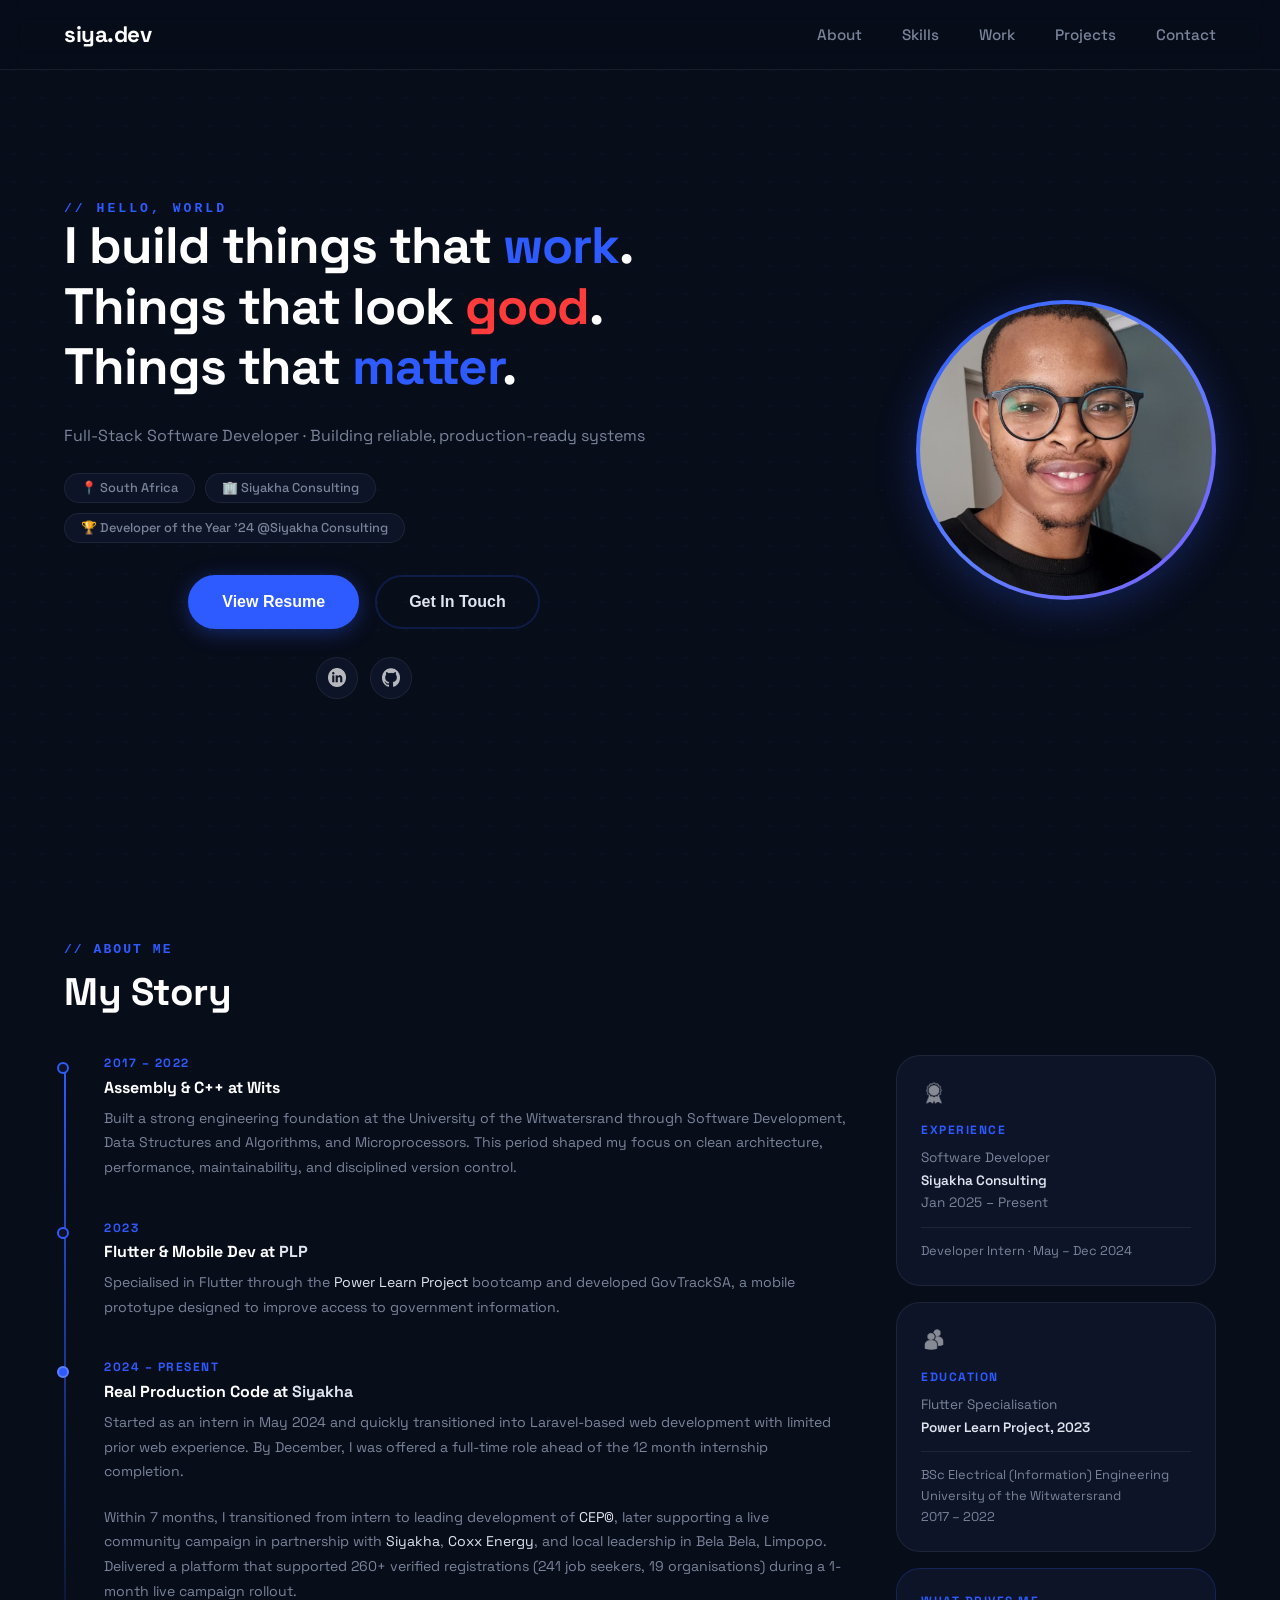
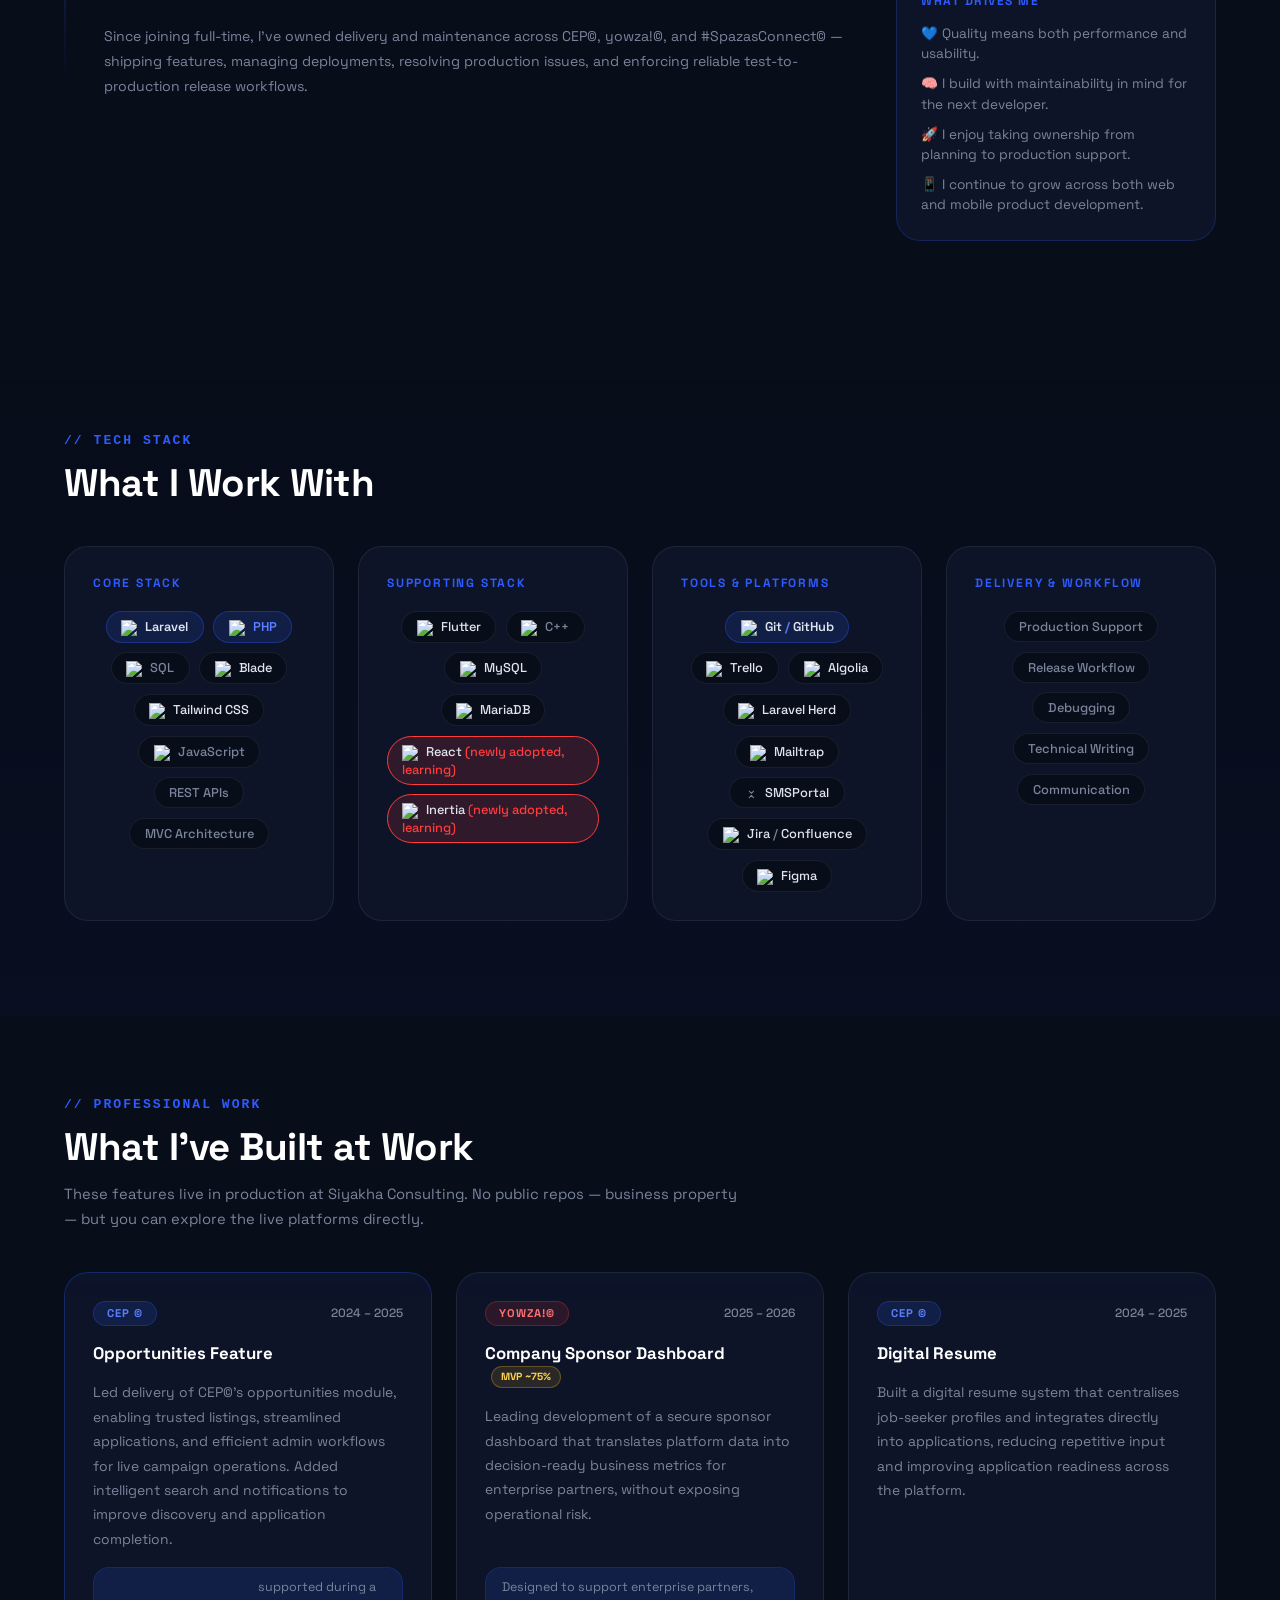
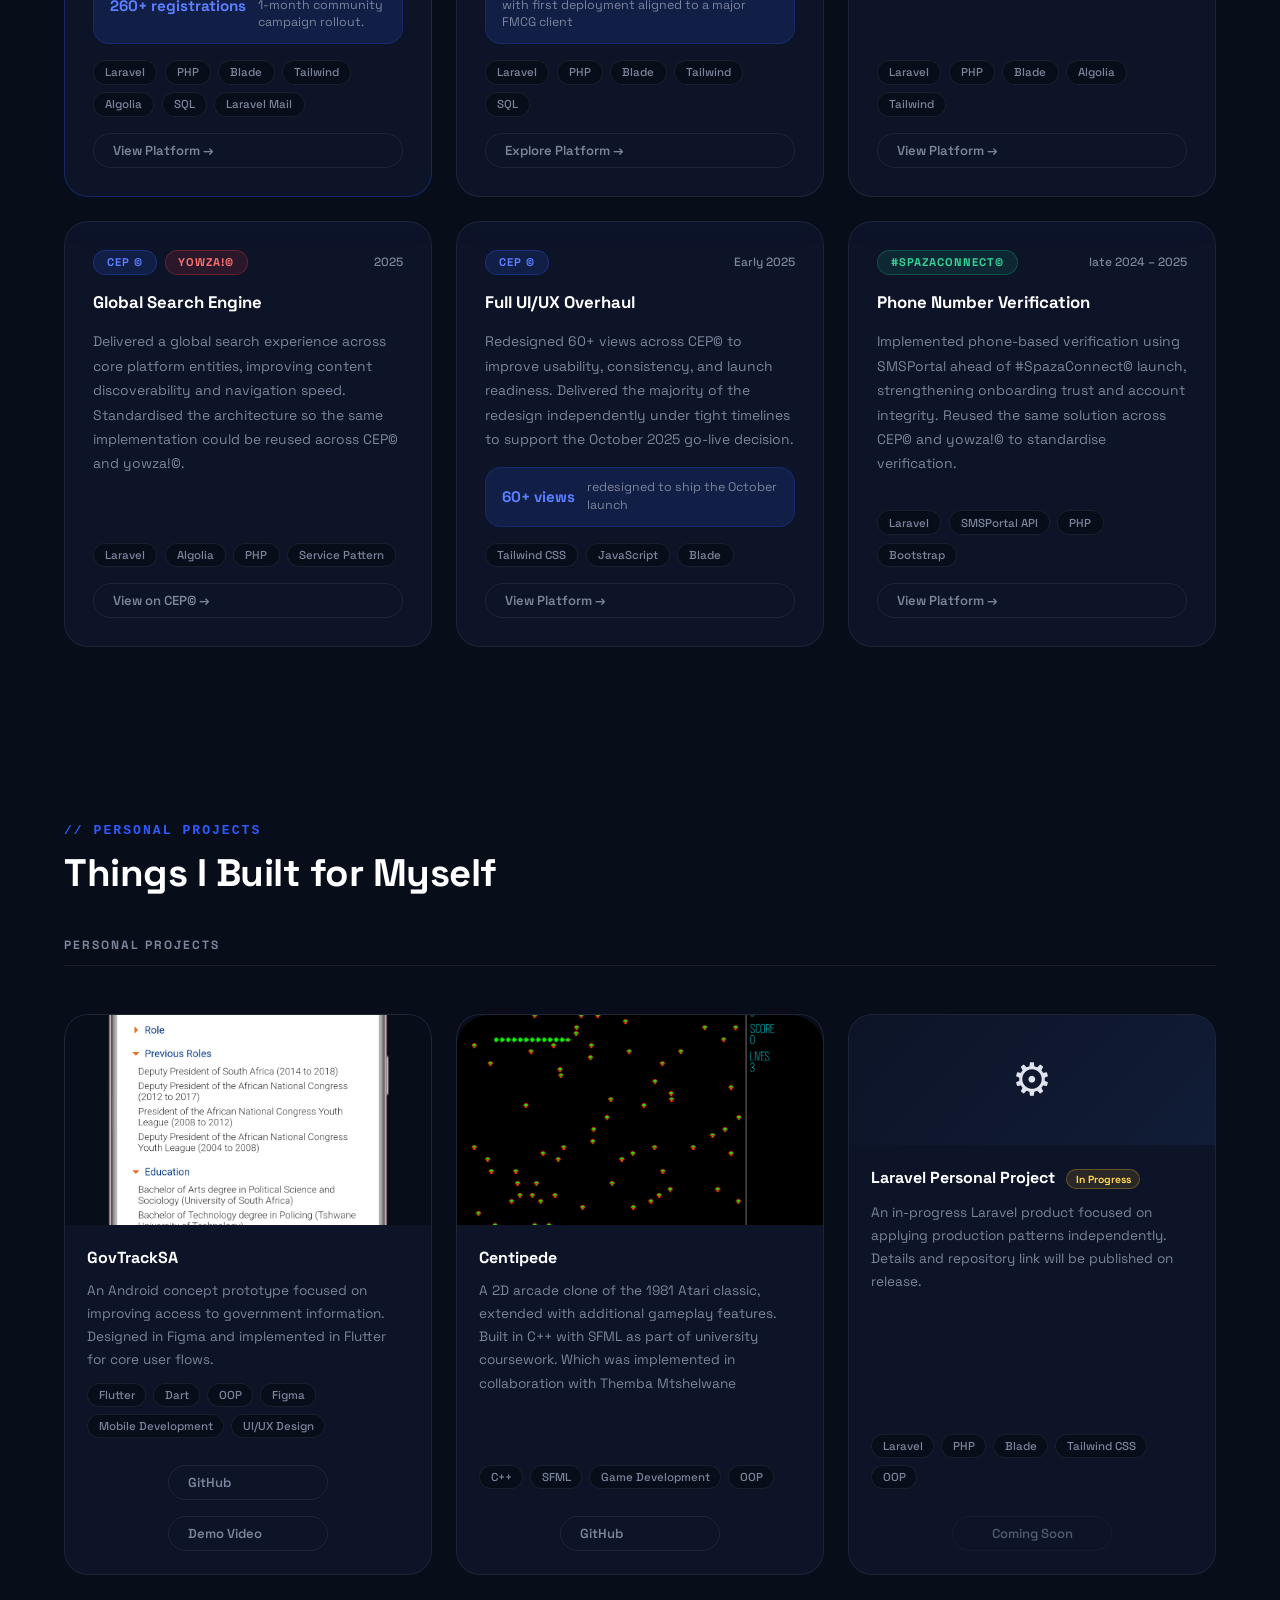
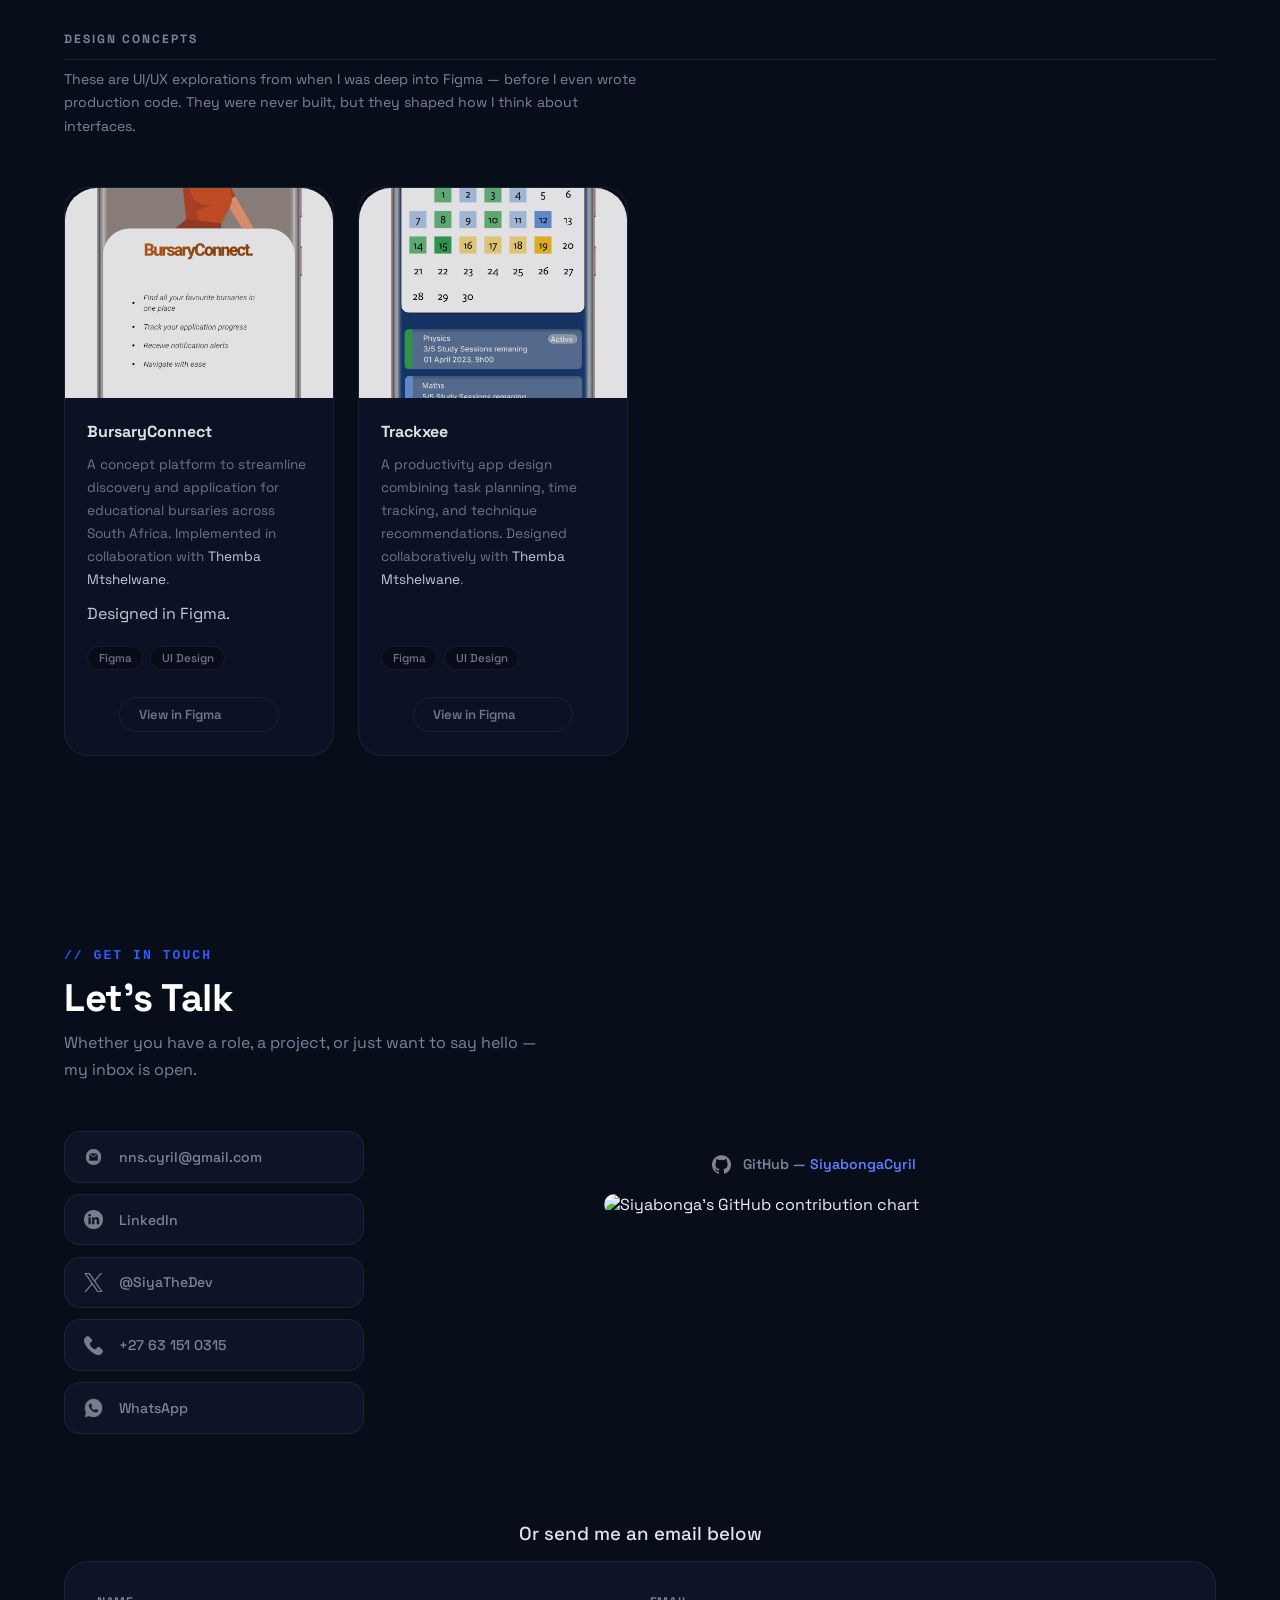
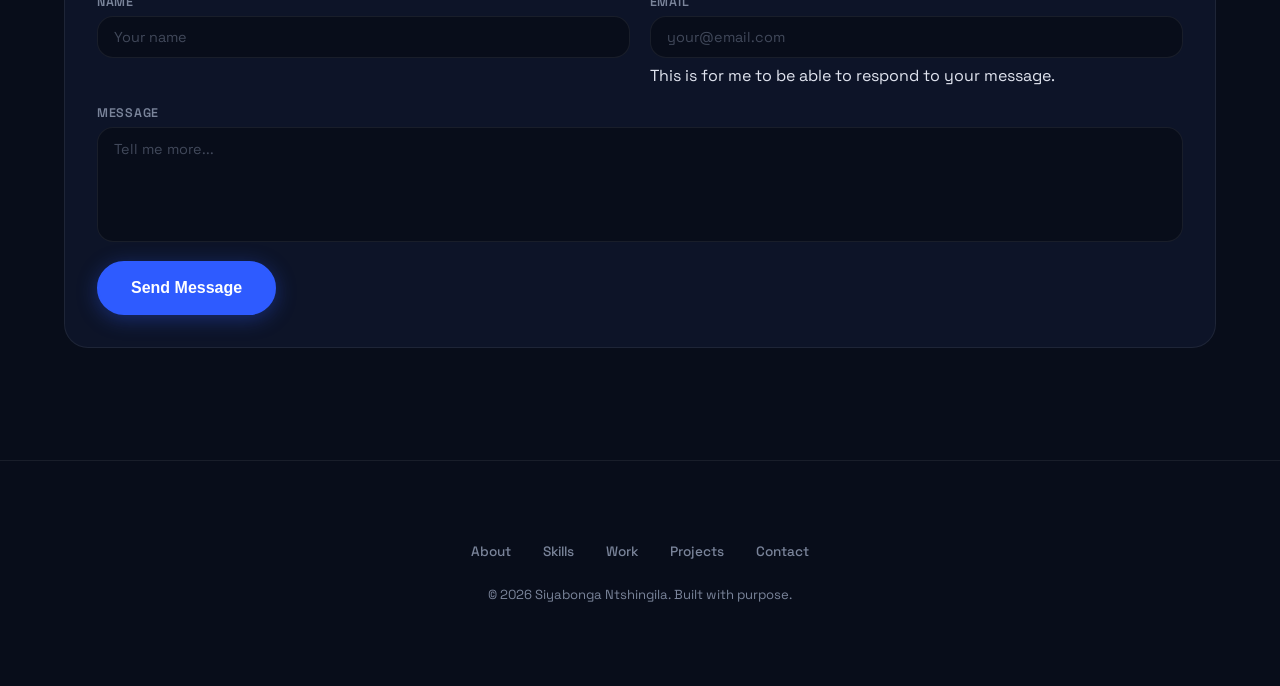
==== commit 25f24615: "Refactor layout and responsive styles Introduce a centered .container and nav-container, refactor pa" ====
--- a/index.html
+++ b/index.html
@@ -13,70 +13,78 @@
   <link rel="icon" type="image/x-icon" href="./assets/favicon2.png">
   <link rel="preconnect" href="https://fonts.googleapis.com" />
   <link rel="preconnect" href="https://fonts.gstatic.com" crossorigin />
-  <link href="https://fonts.googleapis.com/css2?family=Space+Grotesk:wght@300;400;500;600;700&display=swap" rel="stylesheet" />
+  <link href="https://fonts.googleapis.com/css2?family=Space+Grotesk:wght@300;400;500;600;700&display=swap"
+    rel="stylesheet" />
 </head>
 
 <body>
-  <div class="page-wrapper">
 
   <nav id="desktop-nav">
-    <a href="#hero" class="logo">siya.dev</a>
-    <div>
-      <ul class="nav-links">
-        <li><a href="#about">About</a></li>
-        <li><a href="#skills">Skills</a></li>
-        <li><a href="#work">Work</a></li>
-        <li><a href="#projects">Projects</a></li>
-        <li><a href="#contact">Contact</a></li>
-      </ul>
+    <div class="container nav-container">
+      <a href="#hero" class="logo">siya.dev</a>
+      <div>
+        <ul class="nav-links">
+          <li><a href="#about">About</a></li>
+          <li><a href="#skills">Skills</a></li>
+          <li><a href="#work">Work</a></li>
+          <li><a href="#projects">Projects</a></li>
+          <li><a href="#contact">Contact</a></li>
+        </ul>
+      </div>
     </div>
   </nav>
 
   <nav id="hamburger-nav">
-    <a href="#hero" class="logo">siya.dev</a>
-    <div class="hamburger-menu">
-      <div class="hamburger-icon" role="button" aria-label="Toggle navigation menu" aria-controls="mobile-menu"
-        aria-expanded="false" tabindex="0" onclick="toggleMenu()"
-        onkeydown="if(event.key==='Enter'||event.key===' '){toggleMenu()}">
-        <span></span>
-        <span></span>
-        <span></span>
+    <div class="container nav-container">
+      <a href="#hero" class="logo">siya.dev</a>
+      <div class="hamburger-menu">
+        <div class="hamburger-icon" role="button" aria-label="Toggle navigation menu" aria-controls="mobile-menu"
+          aria-expanded="false" tabindex="0" onclick="toggleMenu()"
+          onkeydown="if(event.key==='Enter'||event.key===' '){toggleMenu()}">
+          <span></span>
+          <span></span>
+          <span></span>
+        </div>
+        <ul id="mobile-menu" class="menu-links">
+          <li><a class="menu-item" href="#about" onclick="toggleMenu()">About</a></li>
+          <li><a class="menu-item" href="#skills" onclick="toggleMenu()">Skills</a></li>
+          <li><a class="menu-item" href="#work" onclick="toggleMenu()">Work</a></li>
+          <li><a class="menu-item" href="#projects" onclick="toggleMenu()">Projects</a></li>
+          <li><a class="menu-item" href="#contact" onclick="toggleMenu()">Contact</a></li>
+        </ul>
       </div>
-      <ul id="mobile-menu" class="menu-links">
-        <li><a class="menu-item" href="#about" onclick="toggleMenu()">About</a></li>
-        <li><a class="menu-item" href="#skills" onclick="toggleMenu()">Skills</a></li>
-        <li><a class="menu-item" href="#work" onclick="toggleMenu()">Work</a></li>
-        <li><a class="menu-item" href="#projects" onclick="toggleMenu()">Projects</a></li>
-        <li><a class="menu-item" href="#contact" onclick="toggleMenu()">Contact</a></li>
-      </ul>
     </div>
   </nav>
 
-  <main id="content-root">
-    <div data-include="sections/hero.html"></div>
-    <div data-include="sections/about.html"></div>
-    <div data-include="sections/skills.html"></div>
-    <div data-include="sections/work.html"></div>
-    <div data-include="sections/projects.html"></div>
-    <div data-include="sections/contact.html"></div>
-  </main>
+  <div class="page-wrapper">
+    <main id="content-root">
+      <div data-include="sections/hero.html"></div>
+      <div data-include="sections/about.html"></div>
+      <div data-include="sections/skills.html"></div>
+      <div data-include="sections/work.html"></div>
+      <div data-include="sections/projects.html"></div>
+      <div data-include="sections/contact.html"></div>
+    </main>
 
-  <footer>
-    <nav>
-      <ul class="nav-links">
-        <li><a href="#about">About</a></li>
-        <li><a href="#skills">Skills</a></li>
-        <li><a href="#work">Work</a></li>
-        <li><a href="#projects">Projects</a></li>
-        <li><a href="#contact">Contact</a></li>
-      </ul>
-    </nav>
-    <p>&copy; <span id="current-year"></span> Siyabonga Ntshingila. Built with purpose.</p>
-  </footer>
+    <footer>
+      <div class="container footer-container">
+        <nav>
+          <ul class="nav-links">
+            <li><a href="#about">About</a></li>
+            <li><a href="#skills">Skills</a></li>
+            <li><a href="#work">Work</a></li>
+            <li><a href="#projects">Projects</a></li>
+            <li><a href="#contact">Contact</a></li>
+          </ul>
+        </nav>
+        <p>&copy; <span id="current-year"></span> Siyabonga Ntshingila. Built with purpose.</p>
+      </div>
+    </footer>
   </div>
 
   <button id="scroll-to-top" aria-label="Scroll to top" title="Back to top">
-    <svg width="20" height="20" viewBox="0 0 24 24" fill="none" stroke="currentColor" stroke-width="2.5" stroke-linecap="round" stroke-linejoin="round">
+    <svg width="20" height="20" viewBox="0 0 24 24" fill="none" stroke="currentColor" stroke-width="2.5"
+      stroke-linecap="round" stroke-linejoin="round">
       <polyline points="18 15 12 9 6 15"></polyline>
     </svg>
   </button>
--- a/style.css
+++ b/style.css
@@ -30,11 +30,11 @@
   --text-dark: #E0E4EF;
   --text-medium: #7A849A;
   --text-light: #4A5568;
-  --border-light: rgba(255,255,255,0.1);
+  --border-light: rgba(255, 255, 255, 0.1);
   --bg-light: #0D1428;
-  --shadow-sm: 0 2px 8px rgba(0,0,0,0.3);
-  --shadow-md: 0 4px 16px rgba(0,0,0,0.4);
-  --shadow-lg: 0 8px 32px rgba(0,0,0,0.5);
+  --shadow-sm: 0 2px 8px rgba(0, 0, 0, 0.3);
+  --shadow-md: 0 4px 16px rgba(0, 0, 0, 0.4);
+  --shadow-lg: 0 8px 32px rgba(0, 0, 0, 0.5);
   --transition-fast: 200ms ease;
   --transition-normal: var(--transition);
   --transition-slow: 500ms ease;
@@ -67,11 +67,23 @@
 .page-wrapper {
   position: relative;
   z-index: 1;
-}
-
-.page-wrapper {
-  position: relative;
   overflow-x: hidden;
+  max-width: 1300px;
+  margin: 0 auto;
+}
+
+.container {
+  max-width: 1300px;
+  margin: 0 auto;
+  padding: 0 clamp(1.5rem, 5vw, 6rem);
+  width: 100%;
+}
+
+.container {
+  max-width: 1300px;
+  margin: 0 auto;
+  padding: 0 clamp(1.5rem, 5vw, 6rem);
+  width: 100%;
 }
 
 html {
@@ -95,6 +107,7 @@
     opacity: 0;
     transform: translateY(30px);
   }
+
   to {
     opacity: 1;
     transform: translateY(0);
@@ -105,6 +118,7 @@
   from {
     opacity: 0;
   }
+
   to {
     opacity: 1;
   }
@@ -115,6 +129,7 @@
     opacity: 0;
     transform: translateX(-30px);
   }
+
   to {
     opacity: 1;
     transform: translateX(0);
@@ -138,10 +153,7 @@
 }
 
 nav {
-  justify-content: space-between;
-  align-items: center;
   height: 70px;
-  padding: 0 4rem;
   background: var(--bg-nav);
   backdrop-filter: blur(12px);
   -webkit-backdrop-filter: blur(12px);
@@ -149,8 +161,15 @@
   position: sticky;
   top: 0;
   z-index: 1000;
-  box-shadow: none;
   transition: box-shadow var(--transition);
+  display: flex;
+  align-items: center;
+}
+
+.nav-container {
+  display: flex;
+  justify-content: space-between;
+  align-items: center;
 }
 
 nav.scrolled {
@@ -264,7 +283,7 @@
 .hamburger-icon span {
   width: 100%;
   height: 2px;
-  background-color: black;
+  background-color: var(--white);
   transition: all 0.3s ease-in-out;
 }
 
@@ -327,9 +346,11 @@
 .hamburger-icon span:first-child {
   transform: none;
 }
+
 .hamburger-icon span:nth-child(2) {
   opacity: 1;
 }
+
 .hamburger-icon span:last-child {
   transform: none;
 }
@@ -347,7 +368,7 @@
 /* SECTIONS */
 
 section {
-  padding: 6rem 10rem;
+  padding: 6rem clamp(1.5rem, 5vw, 10rem);
   position: relative;
   box-sizing: border-box;
 }
@@ -367,7 +388,7 @@
 }
 
 .section-title {
-  font-size: 2.6rem;
+  font-size: clamp(1.75rem, 3vw, 2.6rem);
   font-weight: 700;
   color: var(--white);
   line-height: 1.2;
@@ -383,65 +404,7 @@
   font-size: 0.92rem;
 }
 
-/* Legacy — kept for any residual references */
-.section__text__p1 {
-  text-align: center;
-  font-size: 0.82rem;
-  color: var(--text-dim);
-  text-transform: uppercase;
-  letter-spacing: 2px;
-  font-weight: 600;
-  margin-bottom: 0.5rem;
-}
-
-/* PROFILE SECTION */
-
-#profile {
-  display: flex;
-  justify-content: center;
-  gap: 5rem;
-  height: 80vh;
-  align-items: center;
-}
-
-.section__pic-container {
-  display: flex;
-  height: 400px;
-  width: 400px;
-  margin: auto 0;
-}
-
-.section__text {
-  align-self: center;
-  text-align: center;
-}
-
-.section__text p {
-  font-weight: 600;
-}
-
-.section__text__p2 {
-  font-size: 1.75rem;
-  margin-bottom: 1rem;
-  color: var(--text-medium);
-  font-weight: 500;
-}
-
-.title {
-  font-size: 3.5rem;
-  text-align: center;
-  margin: 1rem 0;
-  font-weight: 700;
-}
-
-.name-highlight {
-  background: linear-gradient(135deg, var(--primary-blue) 0%, var(--gradient-start) 50%, var(--gradient-end) 100%);
-  -webkit-background-clip: text;
-  -webkit-text-fill-color: transparent;
-  background-clip: text;
-  position: relative;
-  display: inline-block;
-}
+
 
 #socials-container {
   display: flex;
@@ -561,19 +524,7 @@
   cursor: not-allowed;
 }
 
-/* Legacy */
-.btn-color-1 {
-  background: var(--blue);
-  color: white;
-  border-color: var(--blue);
-  box-shadow: 0 4px 15px rgba(46,91,255,0.3);
-}
-
-.btn-color-2 {
-  background: transparent;
-  color: var(--blue-light);
-  border-color: var(--border);
-}
+
 
 .btn:disabled {
   opacity: 0.6;
@@ -616,64 +567,14 @@
   bottom: 2.5rem;
 }
 
-.details-container {
-  padding: 2rem;
-  flex: 1;
-  background: linear-gradient(135deg, rgba(255, 255, 255, 0.9) 0%, rgba(248, 249, 255, 0.9) 100%);
-  border-radius: 2rem;
-  border: 1px solid rgba(46, 91, 255, 0.1);
-  text-align: center;
-  overflow-wrap: break-word;
-  word-wrap: break-word;
-  hyphens: auto;
-  box-shadow: var(--shadow-md);
-  transition: all var(--transition-normal);
-  position: relative;
-}
-
-.details-container::before {
-  content: '';
-  position: absolute;
-  top: 0;
-  left: 0;
-  right: 0;
-  bottom: 0;
-  border-radius: 2rem;
-  padding: 2px;
-  background: linear-gradient(135deg, var(--gradient-start), var(--gradient-end));
-  -webkit-mask: linear-gradient(#fff 0 0) content-box, linear-gradient(#fff 0 0);
-  -webkit-mask-composite: xor;
-  mask: linear-gradient(#fff 0 0) content-box, linear-gradient(#fff 0 0);
-  mask-composite: exclude;
-  opacity: 0;
-  transition: opacity var(--transition-normal);
-}
-
-.details-container:hover {
-  transform: translateY(-8px);
-  box-shadow: 0 12px 40px rgba(46, 91, 255, 0.15);
-}
-
-.details-container:hover::before {
-  opacity: 1;
-}
-
-.details-container h3 {
-  margin-bottom: 0.5rem;
-  word-wrap: break-word;
-  overflow-wrap: break-word;
-}
+
 
 .section-container {
   gap: 4rem;
   height: 80%;
 }
 
-.section__pic-container {
-  height: 400px;
-  width: 400px;
-  margin: auto 0;
-}
+
 
 .philosophy {
   margin-top: 1.5rem;
@@ -706,31 +607,7 @@
   max-width: 1200px;
 }
 
-.skill-category {
-  background: linear-gradient(135deg, rgba(255, 255, 255, 0.9) 0%, rgba(248, 249, 255, 0.9) 100%);
-  border-radius: 2rem;
-  border: 1px solid rgba(46, 91, 255, 0.1);
-  padding: 2rem;
-  box-shadow: var(--shadow-md);
-  transition: all var(--transition-normal);
-}
-
-.skill-category:hover {
-  transform: translateY(-5px);
-  box-shadow: 0 12px 40px rgba(46, 91, 255, 0.15);
-  border-color: rgba(46, 91, 255, 0.2);
-}
-
-.skill-category-title {
-  background: linear-gradient(135deg, var(--primary-blue), var(--gradient-start));
-  -webkit-background-clip: text;
-  -webkit-text-fill-color: transparent;
-  background-clip: text;
-  margin-bottom: 1.5rem;
-  font-size: 1.5rem;
-  text-align: center;
-  font-weight: 600;
-}
+
 
 .skill-tags {
   display: flex;
@@ -739,22 +616,7 @@
   justify-content: center;
 }
 
-.skill-tag {
-  background: linear-gradient(135deg, var(--gradient-start) 0%, var(--gradient-end) 100%);
-  color: white;
-  padding: 0.6rem 1.2rem;
-  border-radius: 2rem;
-  font-size: 0.9rem;
-  font-weight: 600;
-  transition: all var(--transition-normal);
-  box-shadow: 0 4px 15px rgba(102, 126, 234, 0.3);
-  cursor: default;
-}
-
-.skill-tag:hover {
-  transform: translateY(-5px) scale(1.05);
-  box-shadow: 0 8px 25px rgba(102, 126, 234, 0.5);
-}
+
 
 .skill-tag.red {
   background: var(--red-dim);
@@ -776,12 +638,7 @@
   position: relative;
 }
 
-.experience-sub-title {
-  color: rgb(85, 85, 85);
-  font-weight: 600;
-  font-size: 1.75rem;
-  margin-bottom: 2rem;
-}
+
 
 .experience-details-container {
   display: flex;
@@ -830,17 +687,7 @@
   align-items: start;
 }
 
-.color-container {
-  border: 1px solid rgba(46, 91, 255, 0.1);
-  background: linear-gradient(135deg, rgba(255, 255, 255, 0.95) 0%, rgba(248, 249, 255, 0.95) 100%);
-  display: flex;
-  flex-direction: column;
-  height: 100%;
-  border-radius: 2rem;
-  overflow: hidden;
-  box-shadow: var(--shadow-md);
-  transition: all var(--transition-normal);
-}
+
 
 .project-card {
   position: relative;
@@ -950,80 +797,30 @@
   padding-bottom: 7rem;
 }
 
-.contact-info-upper-container {
-  display: flex;
-  justify-content: center;
-  border-radius: 2rem;
-  border: 1px solid rgba(46, 91, 255, 0.15);
-  background: linear-gradient(135deg, rgba(255, 255, 255, 0.95) 0%, rgba(248, 249, 255, 0.95) 100%);
-  margin: 2rem auto;
-  padding: 2rem;
-  flex-wrap: wrap;
-  max-width: 100%;
-  box-shadow: var(--shadow-lg);
-  transition: all var(--transition-normal);
-}
-
-.contact-info-upper-container:hover {
-  box-shadow: 0 15px 50px rgba(46, 91, 255, 0.15);
-}
-
-.contact-info-container {
-  display: flex;
-  align-items: center;
-  justify-content: center;
-  gap: 0.75rem;
-  margin: 1rem 1.5rem;
-  padding: 0.75rem 1.5rem;
-  border-radius: 1rem;
-  transition: all var(--transition-fast);
-}
-
-.contact-info-container:hover {
-  background: rgba(46, 91, 255, 0.05);
-  transform: translateY(-3px);
-}
-
-.contact-info-container p {
-  font-size: 1.1rem;
-  word-wrap: break-word;
-  overflow-wrap: break-word;
-}
-
-.contact-info-container a {
-  color: var(--text-dark);
-  font-weight: 500;
-  transition: all var(--transition-fast);
-}
-
-.contact-info-container a:hover {
-  color: var(--primary-blue);
-}
-
-.contact-info-container a::after {
-  display: none;
-}
-
-.contact-icon {
-  cursor: default;
-}
-
-.email-icon {
-  height: 2.5rem;
-}
+
 
 /* FOOTER SECTION */
 
 footer {
-  padding: 2.5rem 4rem;
+  padding: 5rem 0;
+  background: var(--bg);
   border-top: 1px solid var(--border-subtle);
+}
+
+.footer-container {
   display: flex;
   flex-direction: column;
   align-items: center;
-  gap: 1.25rem;
-  background: var(--bg);
-  margin: 0;
+  gap: 1.5rem;
+  text-align: center;
+}
+
+footer nav {
+  position: static;
   height: auto;
+  background: transparent;
+  backdrop-filter: none;
+  border: none;
 }
 
 footer .nav-links {
@@ -1097,23 +894,49 @@
    ============================================ */
 
 @keyframes fadeUp {
-  from { opacity: 0; transform: translateY(28px); }
-  to   { opacity: 1; transform: translateY(0); }
+  from {
+    opacity: 0;
+    transform: translateY(28px);
+  }
+
+  to {
+    opacity: 1;
+    transform: translateY(0);
+  }
 }
 
 @keyframes fadeIn {
-  from { opacity: 0; }
-  to   { opacity: 1; }
+  from {
+    opacity: 0;
+  }
+
+  to {
+    opacity: 1;
+  }
 }
 
 @keyframes slideInRight {
-  from { opacity: 0; transform: translateX(28px); }
-  to   { opacity: 1; transform: translateX(0); }
+  from {
+    opacity: 0;
+    transform: translateX(28px);
+  }
+
+  to {
+    opacity: 1;
+    transform: translateX(0);
+  }
 }
 
 @keyframes pulse {
-  0%, 100% { box-shadow: 0 0 0 0 rgba(46, 91, 255, 0.5); }
-  50%       { box-shadow: 0 0 0 8px rgba(46, 91, 255, 0); }
+
+  0%,
+  100% {
+    box-shadow: 0 0 0 0 rgba(46, 91, 255, 0.5);
+  }
+
+  50% {
+    box-shadow: 0 0 0 8px rgba(46, 91, 255, 0);
+  }
 }
 
 [data-animate="fade-up"] {
@@ -1158,7 +981,7 @@
 }
 
 .hero-title {
-  font-size: 3.4rem;
+  font-size: clamp(1.7rem, 4vw, 3.4rem);
   font-weight: 700;
   line-height: 1.18;
   color: var(--white);
@@ -1166,8 +989,13 @@
   margin-bottom: 1.5rem;
 }
 
-.accent-blue { color: var(--blue); }
-.accent-red  { color: var(--red);  }
+.accent-blue {
+  color: var(--blue);
+}
+
+.accent-red {
+  color: var(--red);
+}
 
 .hero-subtitle {
   font-size: 1rem;
@@ -1233,6 +1061,8 @@
   flex-shrink: 0;
   position: relative;
   animation: slideInRight 0.8s 0.2s ease-out both;
+  display: flex;
+  align-items: center;
 }
 
 .profile-pic-wrapper {
@@ -1274,7 +1104,9 @@
   animation: fadeIn 0.8s 0.6s ease-out both;
 }
 
-.badge-icon { font-size: 1.4rem; }
+.badge-icon {
+  font-size: 1.4rem;
+}
 
 .badge-title {
   font-size: 0.82rem;
@@ -1291,7 +1123,9 @@
    ABOUT SECTION
    ============================================ */
 
-#about { padding-top: 5rem; }
+#about {
+  padding-top: 5rem;
+}
 
 .about-layout {
   display: grid;
@@ -1321,7 +1155,9 @@
   padding-bottom: 2.5rem;
 }
 
-.timeline-item:last-child { padding-bottom: 0; }
+.timeline-item:last-child {
+  padding-bottom: 0;
+}
 
 .timeline-dot {
   position: absolute;
@@ -1340,7 +1176,9 @@
   animation: pulse 2.5s infinite;
 }
 
-.timeline-content { padding-left: 0.5rem; }
+.timeline-content {
+  padding-left: 0.5rem;
+}
 
 .timeline-year {
   font-size: 0.75rem;
@@ -1428,7 +1266,9 @@
   font-size: 0.8rem !important;
 }
 
-.drives-card { border-color: rgba(46, 91, 255, 0.22); }
+.drives-card {
+  border-color: rgba(46, 91, 255, 0.22);
+}
 
 .drives-title {
   font-size: 0.75rem;
@@ -1525,7 +1365,9 @@
    WORK SECTION
    ============================================ */
 
-#work { padding-top: 5rem; }
+#work {
+  padding-top: 5rem;
+}
 
 .work-grid {
   display: grid;
@@ -1557,7 +1399,9 @@
   box-shadow: var(--shadow-blue);
 }
 
-.work-card:hover::before { opacity: 1; }
+.work-card:hover::before {
+  opacity: 1;
+}
 
 .work-card.featured {
   border-color: rgba(46, 91, 255, 0.28);
@@ -1579,9 +1423,23 @@
   border-radius: 3rem;
 }
 
-.platform-badge.cep   { background: rgba(46,91,255,0.14);  color: var(--blue-light); border: 1px solid rgba(46,91,255,0.3); }
-.platform-badge.yowza { background: rgba(255,59,59,0.12);   color: #FF7070;           border: 1px solid rgba(255,59,59,0.28); }
-.platform-badge.spaza { background: rgba(16,185,129,0.12);  color: #34D399;           border: 1px solid rgba(16,185,129,0.3); }
+.platform-badge.cep {
+  background: rgba(46, 91, 255, 0.14);
+  color: var(--blue-light);
+  border: 1px solid rgba(46, 91, 255, 0.3);
+}
+
+.platform-badge.yowza {
+  background: rgba(255, 59, 59, 0.12);
+  color: #FF7070;
+  border: 1px solid rgba(255, 59, 59, 0.28);
+}
+
+.platform-badge.spaza {
+  background: rgba(16, 185, 129, 0.12);
+  color: #34D399;
+  border: 1px solid rgba(16, 185, 129, 0.3);
+}
 
 .work-year {
   font-size: 0.75rem;
@@ -1658,7 +1516,9 @@
    PROJECTS SECTION
    ============================================ */
 
-#projects { padding-top: 5rem; }
+#projects {
+  padding-top: 5rem;
+}
 
 .projects-sub-label {
   font-size: 0.75rem;
@@ -1683,7 +1543,8 @@
   display: grid;
   grid-template-columns: repeat(auto-fill, minmax(290px, 1fr));
   gap: 1.5rem;
-  grid-auto-rows: 1fr; /* Ensures all rows are equal height */
+  grid-auto-rows: 1fr;
+  /* Ensures all rows are equal height */
 }
 
 .designs-grid {
@@ -1726,14 +1587,18 @@
   transition: transform 0.4s ease;
 }
 
-.project-card:hover .project-img { transform: scale(1.04); }
+.project-card:hover .project-img {
+  transform: scale(1.04);
+}
 
 .coming-soon-wrap {
   background: linear-gradient(135deg, var(--bg-card), var(--bg-card-hover));
   min-height: 130px;
 }
 
-.coming-soon-emoji { font-size: 2.8rem; }
+.coming-soon-emoji {
+  font-size: 2.8rem;
+}
 
 .project-body {
   padding: 1.4rem;
@@ -1771,8 +1636,13 @@
   color: var(--text-dim);
 }
 
-.design-card { opacity: 0.88; }
-.design-card:hover { opacity: 1; }
+.design-card {
+  opacity: 0.88;
+}
+
+.design-card:hover {
+  opacity: 1;
+}
 
 /* ============================================
    CONTACT SECTION
@@ -1941,7 +1811,9 @@
   transition: border-color var(--transition);
 }
 
-.github-contrib:hover { border-color: var(--border); }
+.github-contrib:hover {
+  border-color: var(--border);
+}
 
 .github-contrib-header {
   display: flex;
@@ -1959,7 +1831,9 @@
   cursor: default;
 }
 
-.github-contrib-header a { color: var(--blue-light); }
+.github-contrib-header a {
+  color: var(--blue-light);
+}
 
 .github-chart {
   width: 100%;
@@ -1972,9 +1846,4 @@
 
 /* ============================================
    ICON UTILITY
-   ============================================ */
-
-.icon {
-  cursor: pointer;
-  height: 2rem;
-}+   ============================================ */
--- a/mediaqueries.css
+++ b/mediaqueries.css
@@ -1,8 +1,4 @@
-/* ============================================
-   RESPONSIVE STYLES
-   ============================================ */
-
-/* ---- Large desktop ---- */
+/* ---- Desktop ---- */
 @media screen and (max-width: 1400px) {
   .work-card.featured {
     grid-column: span 1;
@@ -16,12 +12,12 @@
 
 /* ---- Tablet — switch to hamburger nav ---- */
 @media screen and (max-width: 1200px) {
-  #desktop-nav { display: none; }
+  #desktop-nav {
+    display: none;
+  }
 
   #hamburger-nav {
     display: flex;
-    justify-content: space-between;
-    padding: 0 2rem;
     height: 65px;
   }
 
@@ -38,13 +34,15 @@
     gap: 3rem;
   }
 
-  .hero-title { font-size: 2.8rem; }
-
-  .hero-meta, .btn-container, #socials-container {
+  .hero-meta,
+  .btn-container,
+  #socials-container {
     justify-content: center;
   }
 
-  .hero-content { max-width: 100%; }
+  .hero-content {
+    max-width: 100%;
+  }
 
   .hero-badge {
     left: 50%;
@@ -94,8 +92,6 @@
     flex: 1 1 calc(50% - 0.375rem);
   }
 
-  .section-title { font-size: 2.2rem; }
-
   .profile-pic-wrapper {
     transform: none !important;
   }
@@ -118,16 +114,18 @@
 
 /* ---- Mobile ---- */
 @media screen and (max-width: 768px) {
-  section { padding: 3.5rem 5%; }
-
-  .hero-title { font-size: 2.3rem; }
+  section {
+    padding: 3.5rem 5%;
+  }
 
   .profile-pic-wrapper {
     width: 220px;
     height: 220px;
   }
 
-  .hero-badge { display: none; }
+  .hero-badge {
+    display: none;
+  }
 
   .skills-grid {
     grid-template-columns: 1fr;
@@ -157,33 +155,67 @@
   .about-cards {
     grid-template-columns: 1fr;
   }
-
-  .section-title { font-size: 2rem; }
 
   .btn {
     padding: 0.8rem 1.5rem;
     font-size: 0.9rem;
   }
+
+  .skill-tags {
+    justify-content: center;
+  }
+
+  .article-container {
+    gap: 1.5rem;
+  }
+
+  article {
+    width: 8rem;
+  }
+
+  .details-container {
+    padding: 1.5rem;
+  }
+
+  .contact-info-container {
+    margin: 0.75rem 1rem;
+    padding: 0.6rem 1rem;
+  }
+
+  .project-img {
+    max-height: 400px;
+    object-fit: contain;
+  }
 }
 
 /* ---- Small mobile ---- */
 @media screen and (max-width: 600px) {
-  section { padding: 3rem 4%; }
-
-  .hero-title { font-size: 1.95rem; letter-spacing: -0.5px; }
-
-  .hero-meta { flex-direction: column; align-items: center; gap: 0.4rem; }
-
-  .timeline { padding-left: 1.5rem; }
-
-  .timeline-dot { left: -1.95rem; }
+  section {
+    padding: 3rem 4%;
+  }
+
+  .hero-meta {
+    flex-direction: column;
+    align-items: center;
+    gap: 0.4rem;
+  }
+
+  .timeline {
+    padding-left: 1.5rem;
+  }
+
+  .timeline-dot {
+    left: -1.95rem;
+  }
 
   .profile-pic-wrapper {
     width: 180px;
     height: 180px;
   }
 
-  footer { padding: 2rem 1.5rem; }
+  footer {
+    padding: 2rem 1.5rem;
+  }
 
   footer .nav-links {
     flex-wrap: wrap;
@@ -204,237 +236,189 @@
     bottom: 1.25rem;
     right: 1.25rem;
   }
-}
-
-/* ---- Smallest ---- */
-@media screen and (max-width: 400px) {
-  section { padding: 2.5rem 3%; }
-  .hero-title { font-size: 1.7rem; }
-  .section-title { font-size: 1.75rem; }
-  .btn { font-size: 0.85rem; padding: 0.75rem 1.25rem; }
-}
-
-/* ---- Touch device accessibility ---- */
-@media (hover: none) and (pointer: coarse) {
-  .btn { min-height: 44px; }
-  .icon { height: 2.5rem; }
-  .skill-tag { padding: 0.6rem 1rem; }
-  .project-card:hover,
-  .work-card:hover,
-  .skill-category:hover { transform: none; }
-}
-
-@media screen and (max-width: 768px) {
-  .projects-grid {
-    grid-template-columns: repeat(auto-fill, minmax(250px, 1fr));
-  }
-
-  .project-img {
-    max-height: 400px;
-    object-fit: contain;
-  }
-  
-  .skill-tags {
-    justify-content: center;
-  }
-  
-  .article-container {
-    gap: 1.5rem;
-  }
-  
-  article {
-    width: 8rem;
-  }
-  
-  .btn {
-    padding: 0.9rem 1.5rem;
-    font-size: 0.95rem;
-  }
-  
-  .details-container {
-    padding: 1.5rem;
-  }
-  
-  .contact-info-container {
-    margin: 0.75rem 1rem;
-    padding: 0.6rem 1rem;
-  }
-}
-
-@media screen and (max-width: 600px) {
+
   #contact,
   footer {
     height: fit-content;
     min-height: 40vh;
   }
-  
+
   #profile {
     height: 83vh;
     margin-bottom: 0;
   }
-  
-  .projects-grid {
-    grid-template-columns: 1fr;
-  }
-  
-  .project-img {
-    max-height: 350px;
-  }
-  
+
   article {
     font-size: 1rem;
     width: 100%;
     max-width: 10rem;
   }
-  
+
   footer nav {
     height: fit-content;
     margin-bottom: 2rem;
   }
-  
+
   .about-containers,
   .contact-info-upper-container,
   .btn-container {
     flex-wrap: wrap;
   }
-  
+
   .contact-info-container {
     margin: 0.5rem 0;
     width: 100%;
     padding: 0.75rem;
   }
-  
+
   .contact-info-container p,
   .nav-links li a {
     font-size: 1rem;
   }
-  
+
   .experience-sub-title {
     font-size: 1.25rem;
   }
-  
+
   .logo {
     font-size: 1.5rem;
   }
-  
+
   .nav-links {
     flex-direction: column;
     gap: 0.5rem;
     text-align: center;
   }
-  
+
   .section__pic-container {
     width: auto;
     height: 46vw;
     justify-content: center;
   }
-  
+
   .section__text__p2 {
     font-size: 1.25rem;
   }
-  
+
   .title {
     font-size: 2rem;
   }
-  
+
   .text-container {
     text-align: justify;
   }
-  
+
   .btn {
     min-height: 44px;
     width: auto;
     min-width: 8rem;
     padding: 0.85rem 1.25rem;
   }
-  
+
   .btn::before {
-    display: none; /* Disable ripple effect on mobile */
-  }
-  
+    display: none;
+    /* Disable ripple effect on mobile */
+  }
+
   .icon {
     height: 2.5rem;
   }
-  
+
   .skill-category {
     padding: 1.5rem;
   }
-  
+
   .skill-tag {
     font-size: 0.85rem;
     padding: 0.5rem 1rem;
   }
-  
+
   .section__text__p1 {
     font-size: 0.9rem;
   }
-  
+
   /* Simplify hover effects on mobile */
   .project-card:hover {
     transform: none;
   }
-  
+
   .details-container:hover {
     transform: translateY(-3px);
   }
 }
 
+/* ---- Smallest ---- */
 @media screen and (max-width: 400px) {
   section {
+    padding: 2.5rem 3%;
+  }
+
+  .btn {
+    font-size: 0.85rem;
+    padding: 0.75rem 1.25rem;
+  }
+
+  section {
     margin: 0 3%;
   }
-  
+
   .details-container {
     padding: 1.25rem;
   }
-  
+
   .btn-container {
     gap: 0.75rem;
   }
-  
+
   .btn {
     font-size: 0.9rem;
     padding: 0.8rem 1rem;
     min-width: 7rem;
   }
-  
+
   .title {
     font-size: 1.75rem;
   }
-  
+
   .section__text__p2 {
     font-size: 1.1rem;
   }
-  
+
   .skill-category {
     padding: 1.25rem;
   }
-  
+
   .contact-info-upper-container {
     padding: 1.5rem 1rem;
   }
-  
+
   .project-title {
     font-size: 1.25rem;
   }
 }
 
-/* Touch device specific improvements */
+/* ---- Touch device accessibility ---- */
 @media (hover: none) and (pointer: coarse) {
+  .btn {
+    min-height: 44px;
+  }
+
   .icon {
     height: 2.5rem;
   }
-  
-  .btn {
-    min-height: 44px;
-  }
-  
+
+  .skill-tag {
+    padding: 0.6rem 1.2rem;
+  }
+
+  .project-card:hover,
+  .work-card:hover,
+  .skill-category:hover {
+    transform: none;
+  }
+
   .hamburger-icon {
     height: 30px;
     width: 36px;
   }
-  
-  .skill-tag {
-    padding: 0.6rem 1.2rem;
-  }
 }
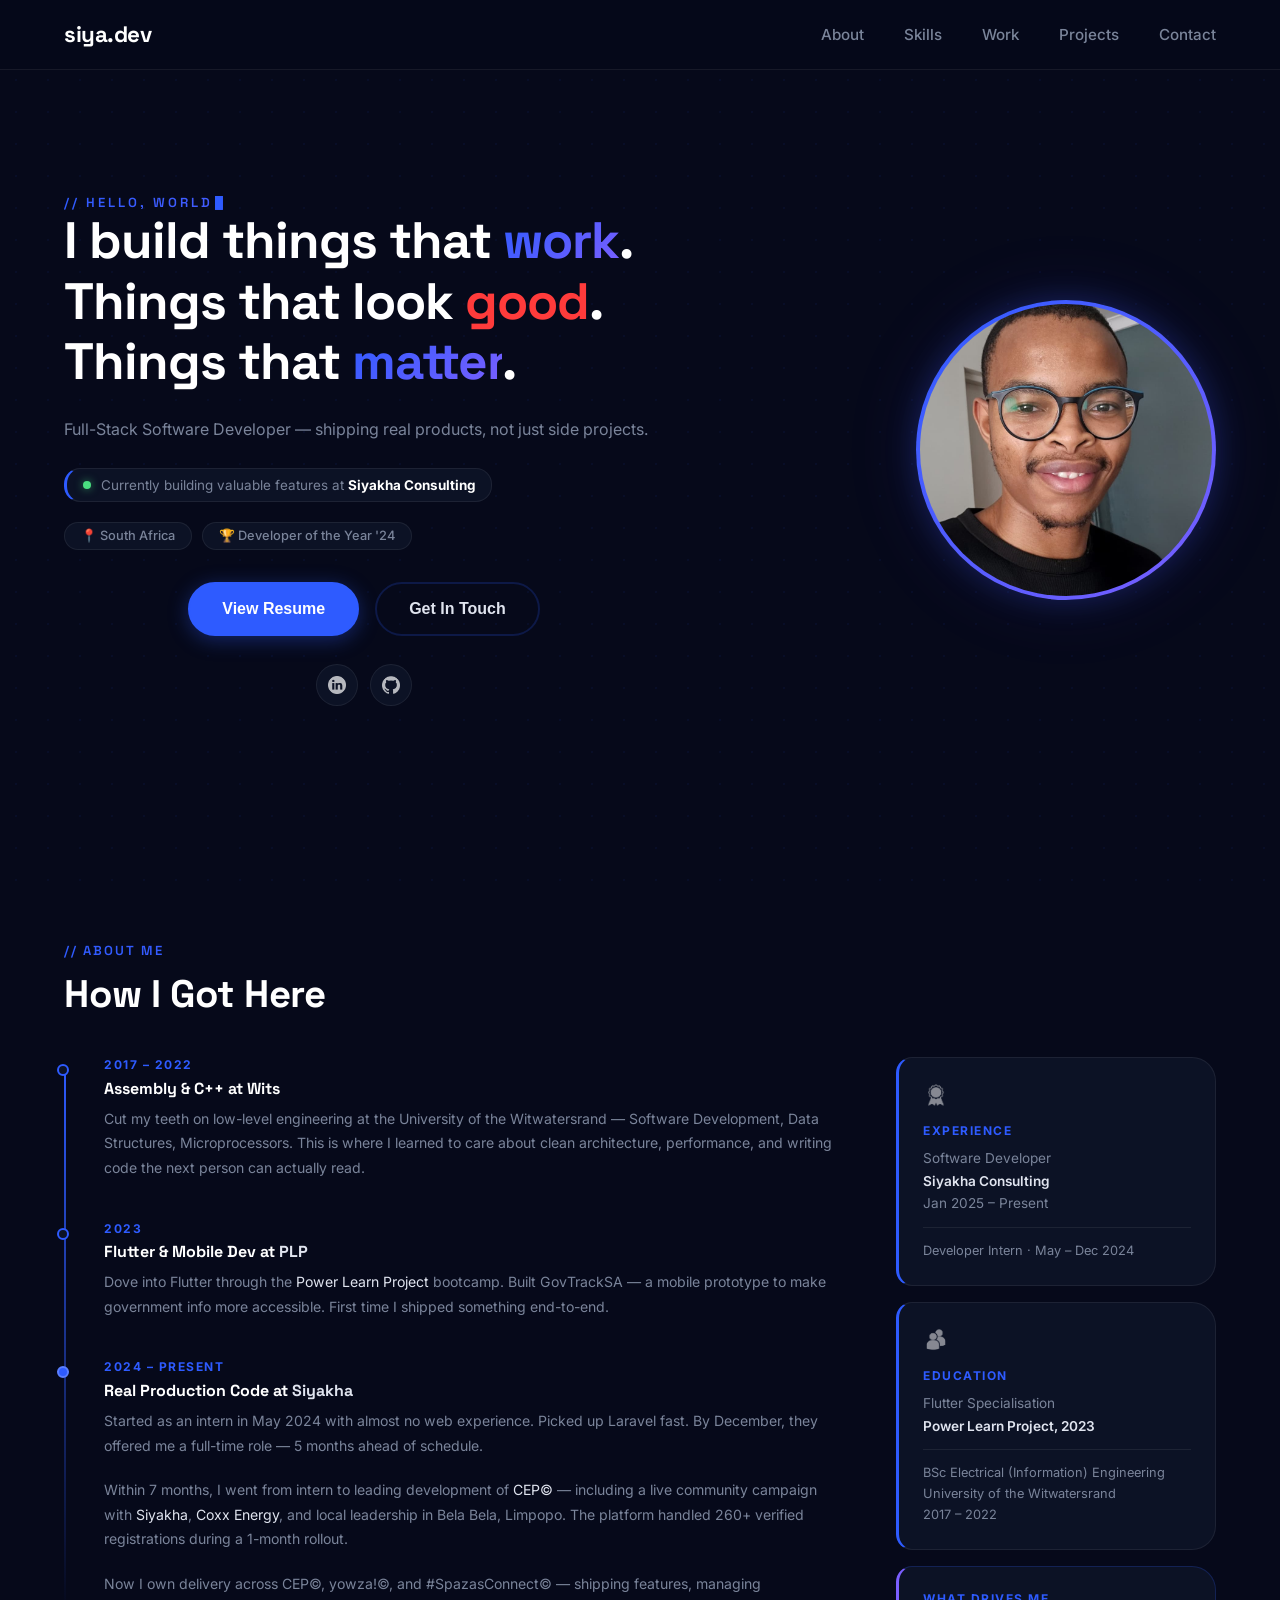
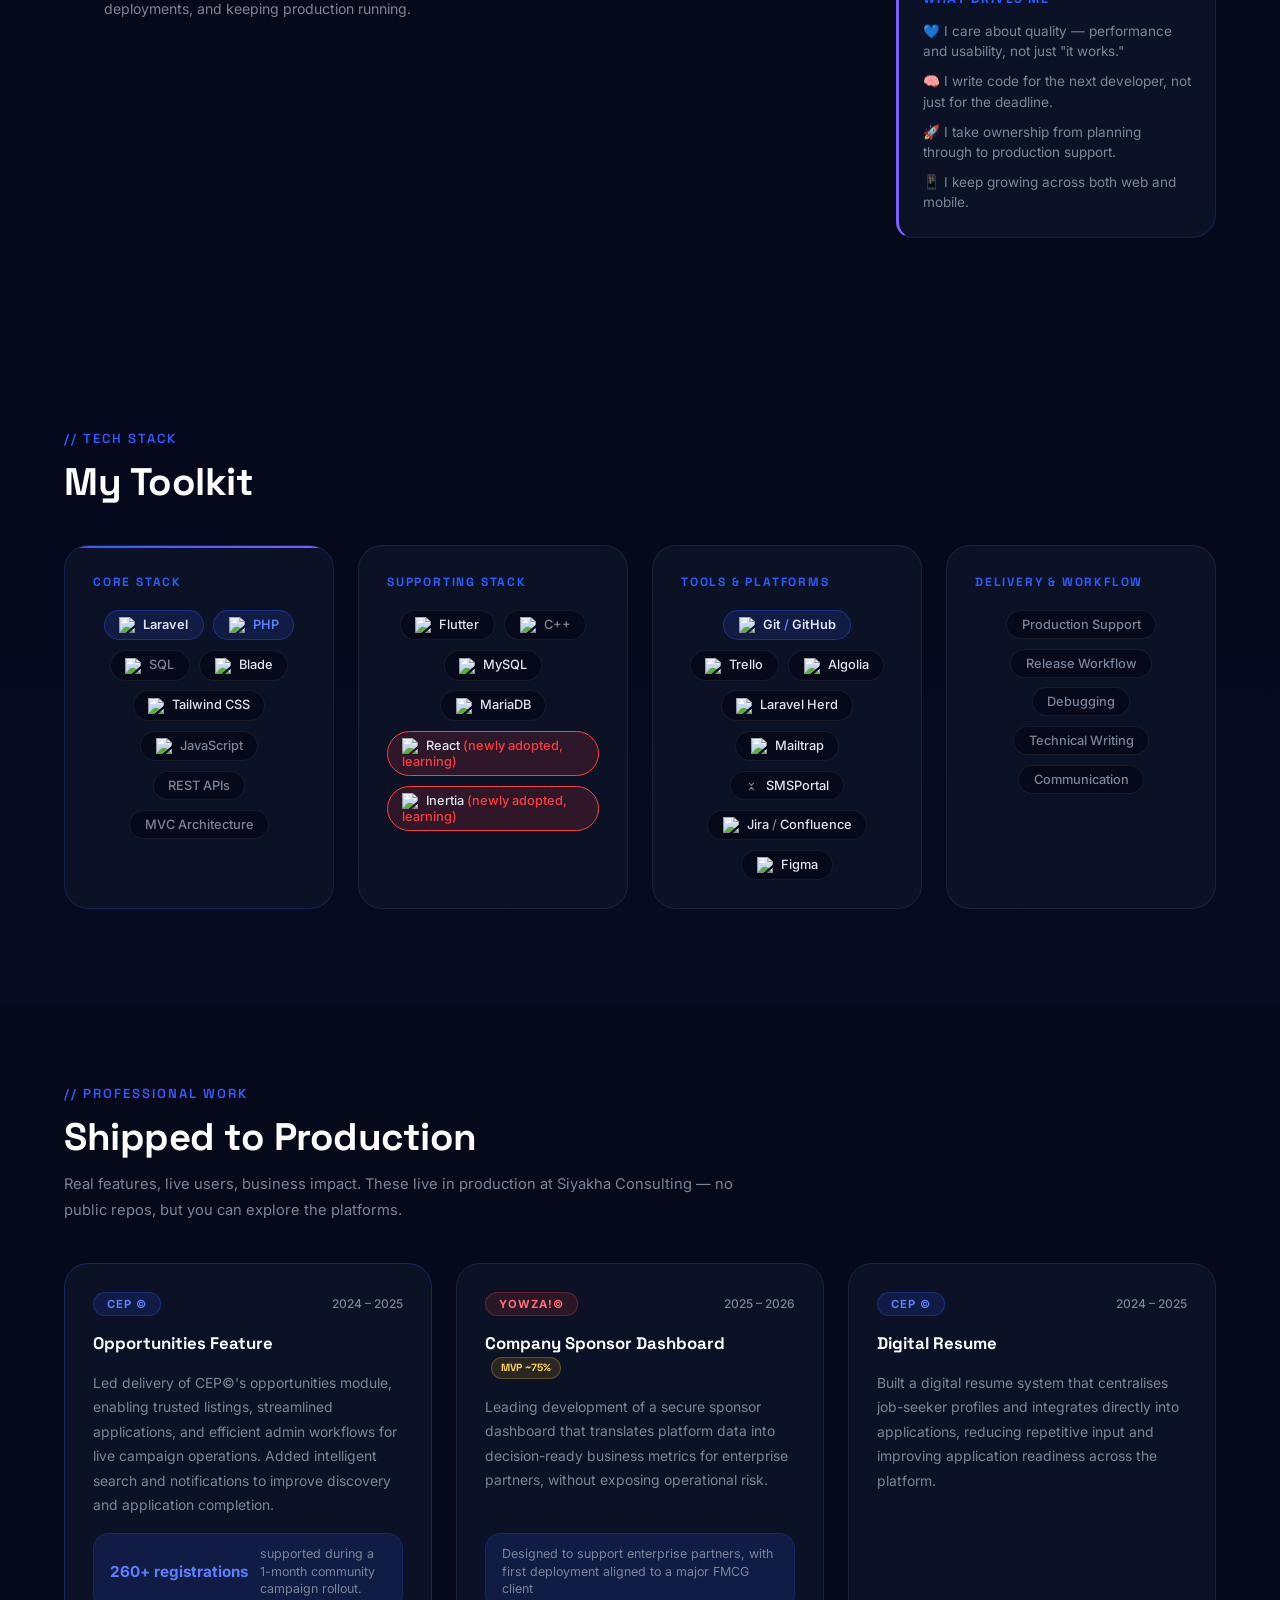
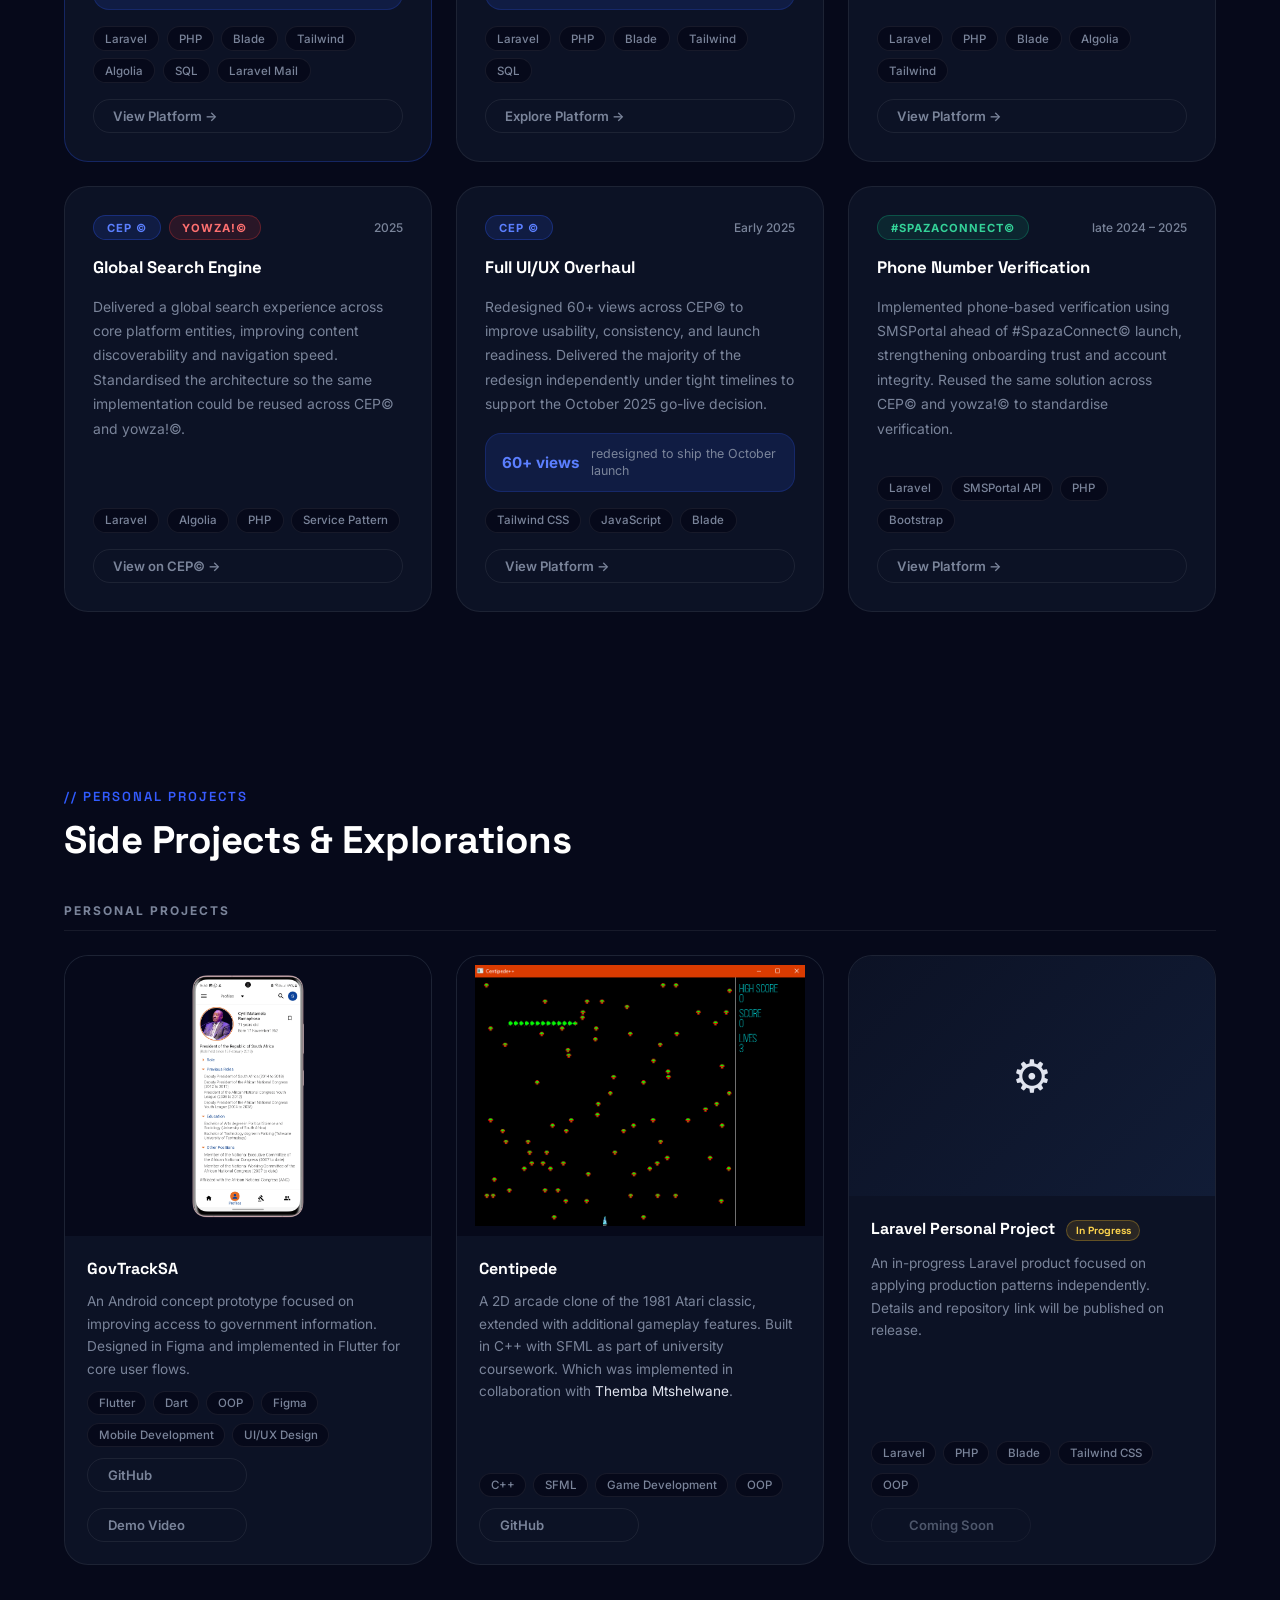
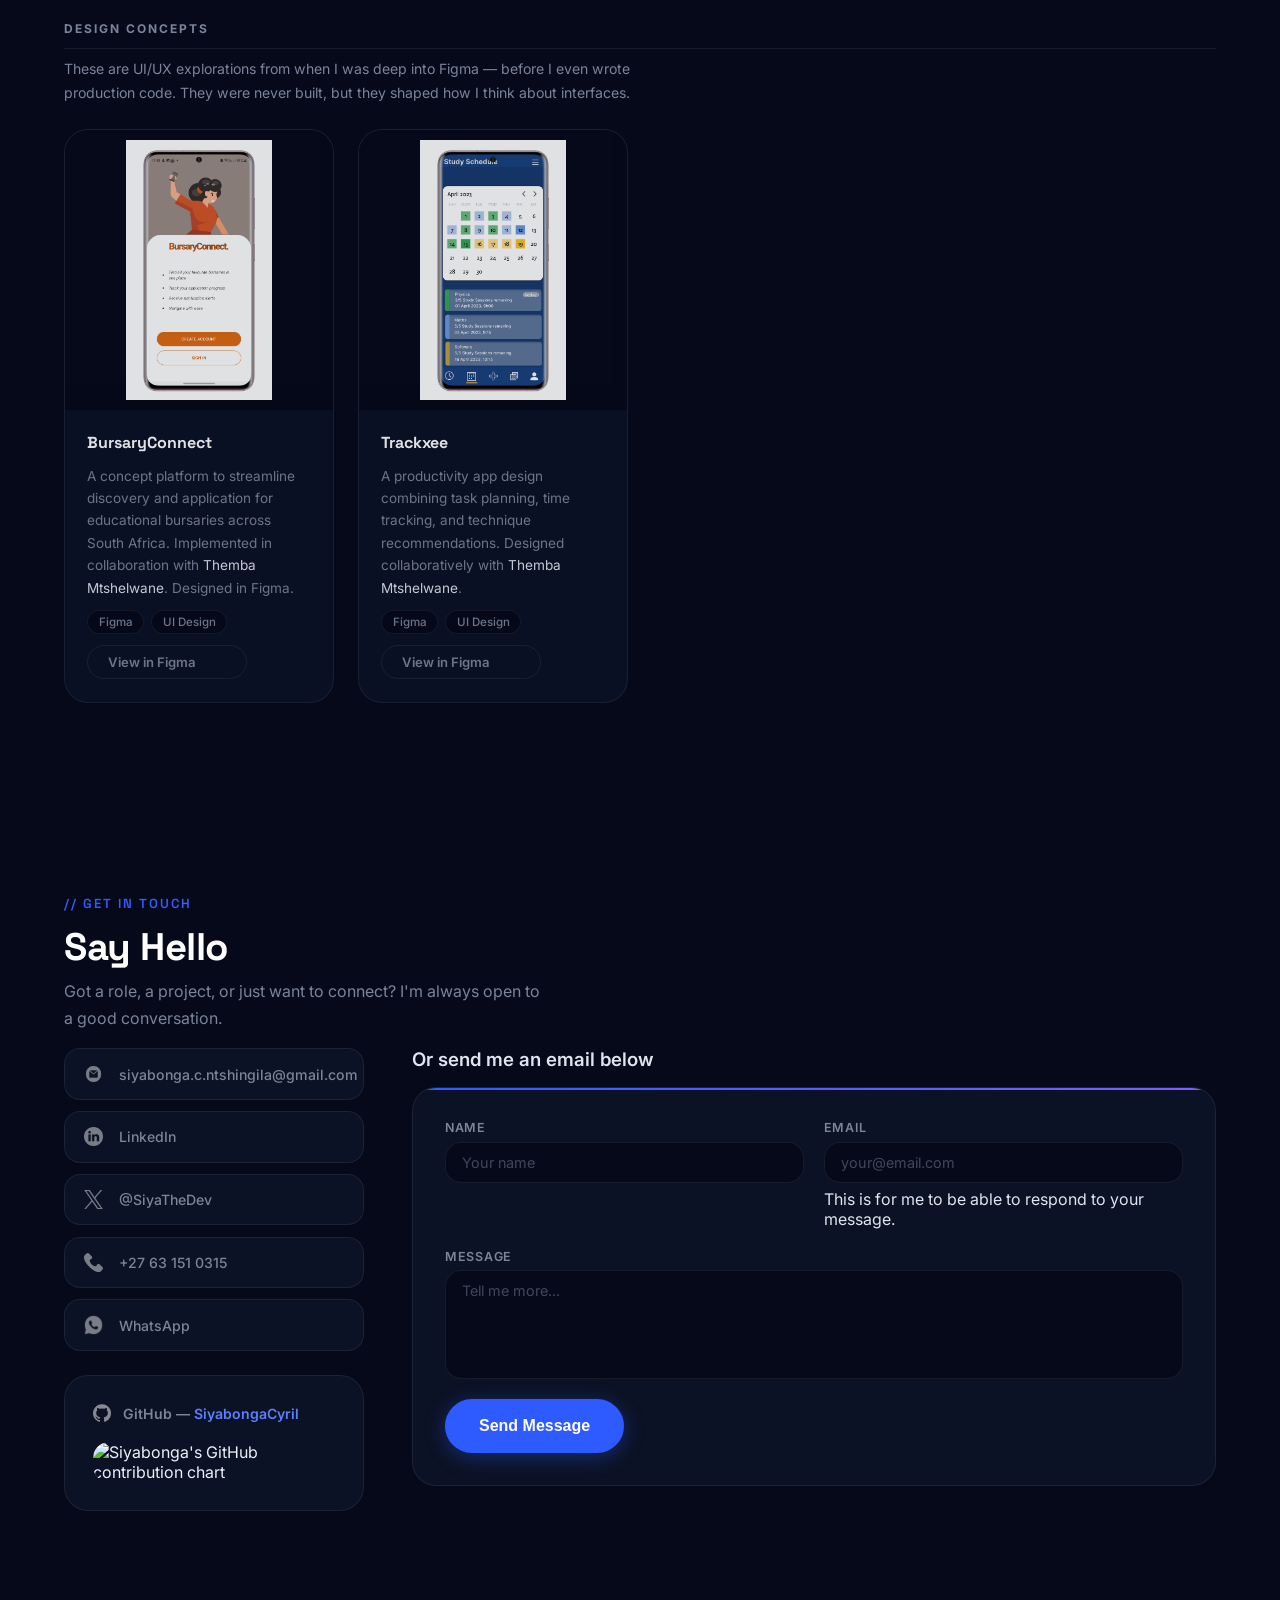
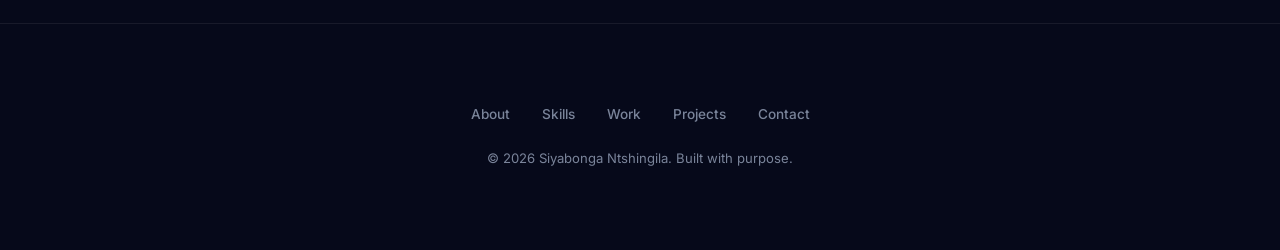
==== commit 758028c1: "Refine portfolio content, styles and animations Update copy across sections (about, contact, hero, p" ====
--- a/index.html
+++ b/index.html
@@ -13,7 +13,7 @@
   <link rel="icon" type="image/x-icon" href="./assets/favicon2.png">
   <link rel="preconnect" href="https://fonts.googleapis.com" />
   <link rel="preconnect" href="https://fonts.gstatic.com" crossorigin />
-  <link href="https://fonts.googleapis.com/css2?family=Space+Grotesk:wght@300;400;500;600;700&display=swap"
+  <link href="https://fonts.googleapis.com/css2?family=Inter:wght@300;400;500;600;700&family=Space+Grotesk:wght@300;400;500;600;700&display=swap"
     rel="stylesheet" />
 </head>
 
--- a/style.css
+++ b/style.css
@@ -1,16 +1,21 @@
 /* GENERAL */
 
-@import url("https://fonts.googleapis.com/css2?family=Space+Grotesk:wght@300;400;500;600;700&display=swap");
+@import url("https://fonts.googleapis.com/css2?family=Inter:wght@300;400;500;600;700&family=Space+Grotesk:wght@300;400;500;600;700&display=swap");
 
 :root {
-  /* Dark Navy Theme */
-  --bg: #080D1A;
-  --bg-card: #0D1428;
+  /* Dark Navy Theme — Siya's palette */
+  --bg: #06091A;
+  --bg-card: #0C1225;
   --bg-card-hover: #111C36;
-  --bg-nav: rgba(8, 13, 26, 0.92);
+  --bg-nav: rgba(6, 9, 26, 0.92);
   --blue: #2E5BFF;
   --blue-light: #5B7FFF;
   --blue-dim: rgba(46, 91, 255, 0.14);
+  --purple: #7B5FFF;
+  --purple-light: #9B85FF;
+  --purple-dim: rgba(123, 95, 255, 0.14);
+  --accent-gradient: linear-gradient(135deg, var(--blue) 0%, var(--purple) 100%);
+  --accent-glow: 0 0 30px rgba(46, 91, 255, 0.25), 0 0 80px rgba(123, 95, 255, 0.1);
   --red: #FF3B3B;
   --red-dim: rgba(255, 59, 59, 0.14);
   --white: #FFFFFF;
@@ -31,7 +36,7 @@
   --text-medium: #7A849A;
   --text-light: #4A5568;
   --border-light: rgba(255, 255, 255, 0.1);
-  --bg-light: #0D1428;
+  --bg-light: #0C1225;
   --shadow-sm: 0 2px 8px rgba(0, 0, 0, 0.3);
   --shadow-md: 0 4px 16px rgba(0, 0, 0, 0.4);
   --shadow-lg: 0 8px 32px rgba(0, 0, 0, 0.5);
@@ -47,7 +52,7 @@
 }
 
 body {
-  font-family: "Space Grotesk", system-ui, sans-serif;
+  font-family: "Inter", system-ui, sans-serif;
   overflow-x: hidden;
   background-color: var(--bg);
   color: var(--text);
@@ -58,8 +63,8 @@
   content: '';
   position: fixed;
   inset: 0;
-  background-image: radial-gradient(rgba(46, 91, 255, 0.08) 1px, transparent 1px);
-  background-size: 28px 28px;
+  background-image: radial-gradient(rgba(46, 91, 255, 0.06) 1px, transparent 1px);
+  background-size: 32px 32px;
   pointer-events: none;
   z-index: 0;
 }
@@ -225,6 +230,7 @@
 }
 
 .logo {
+  font-family: "Space Grotesk", system-ui, sans-serif;
   font-size: 1.4rem;
   font-weight: 700;
   color: var(--white);
@@ -275,14 +281,14 @@
   display: flex;
   flex-direction: column;
   justify-content: space-between;
-  height: 24px;
-  width: 30px;
+  height: 18px;
+  width: 24px;
   cursor: pointer;
 }
 
 .hamburger-icon span {
   width: 100%;
-  height: 2px;
+  height: 1.8px;
   background-color: var(--white);
   transition: all 0.3s ease-in-out;
 }
@@ -332,7 +338,7 @@
 }
 
 .hamburger-icon.open span:first-child {
-  transform: rotate(45deg) translate(10px, 5px);
+  transform: rotate(45deg) translate(5px, 5px);
 }
 
 .hamburger-icon.open span:nth-child(2) {
@@ -340,7 +346,7 @@
 }
 
 .hamburger-icon.open span:last-child {
-  transform: rotate(-45deg) translate(10px, -5px);
+  transform: rotate(-45deg) translate(5px, -5px);
 }
 
 .hamburger-icon span:first-child {
@@ -380,14 +386,18 @@
 .section-label {
   font-size: 0.82rem;
   font-weight: 600;
-  color: var(--blue);
+  background: var(--accent-gradient);
+  -webkit-background-clip: text;
+  -webkit-text-fill-color: transparent;
+  background-clip: text;
   letter-spacing: 2px;
   text-transform: uppercase;
   margin-bottom: 0.75rem;
-  font-family: monospace;
+  font-family: "Space Grotesk", monospace;
 }
 
 .section-title {
+  font-family: "Space Grotesk", system-ui, sans-serif;
   font-size: clamp(1.75rem, 3vw, 2.6rem);
   font-weight: 700;
   color: var(--white);
@@ -672,125 +682,6 @@
   hyphens: auto;
 }
 
-/* PROJECTS SECTION */
-
-#projects {
-  position: relative;
-}
-
-.projects-grid {
-  display: grid;
-  grid-template-columns: repeat(auto-fill, minmax(300px, 1fr));
-  grid-auto-rows: auto;
-  gap: 2rem;
-  margin-top: 3rem;
-  align-items: start;
-}
-
-
-
-.project-card {
-  position: relative;
-}
-
-.project-card::after {
-  content: '';
-  position: absolute;
-  top: 0;
-  left: 0;
-  right: 0;
-  bottom: 0;
-  background: linear-gradient(135deg, rgba(102, 126, 234, 0.05), rgba(118, 75, 162, 0.05));
-  opacity: 0;
-  transition: opacity var(--transition-normal);
-  pointer-events: none;
-  border-radius: 2rem;
-}
-
-.project-card:hover {
-  transform: translateY(-10px);
-  box-shadow: 0 20px 50px rgba(46, 91, 255, 0.2);
-  border-color: rgba(46, 91, 255, 0.3);
-}
-
-.project-card:hover::after {
-  opacity: 1;
-}
-
-.project-image-container {
-  width: 100%;
-  overflow: hidden;
-  border-radius: 2rem 2rem 0 0;
-  background: linear-gradient(135deg, rgba(102, 126, 234, 0.1), rgba(118, 75, 162, 0.1));
-}
-
-.project-img {
-  border-radius: 2rem 2rem 0 0;
-  width: 100%;
-  height: auto;
-  max-height: 500px;
-  object-fit: contain;
-  display: block;
-  transition: transform var(--transition-slow);
-}
-
-.project-card:hover .project-img {
-  transform: scale(1.05);
-}
-
-.project-title {
-  margin: 1.5rem 1rem 1rem;
-  color: var(--text-dark);
-  word-wrap: break-word;
-  overflow-wrap: break-word;
-  font-weight: 600;
-  font-size: 1.5rem;
-}
-
-.project-description {
-  padding: 0 1.5rem;
-  margin-bottom: 1.5rem;
-  flex-grow: 1;
-  overflow-wrap: break-word;
-  word-wrap: break-word;
-  color: var(--text-medium);
-  line-height: 1.7;
-}
-
-.project-btn {
-  color: var(--primary-blue);
-  border-color: var(--primary-blue);
-  background: white;
-  min-width: 8rem;
-  padding: 0.75rem 1.5rem;
-}
-
-.coming-soon-placeholder {
-  display: flex;
-  align-items: center;
-  justify-content: center;
-  background: linear-gradient(135deg, #667eea 0%, #764ba2 100%);
-  border-radius: 2rem;
-  min-height: 200px;
-  height: 100%;
-}
-
-.coming-soon-icon {
-  font-size: 4rem;
-}
-
-.badge {
-  display: inline-block;
-  background: #fbbf24;
-  color: #000;
-  padding: 0.25rem 0.75rem;
-  border-radius: 1rem;
-  font-size: 0.75rem;
-  font-weight: 600;
-  margin-left: 0.5rem;
-  vertical-align: middle;
-}
-
 /* CONTACT */
 
 #contact {
@@ -950,6 +841,40 @@
   transform: translateY(0);
 }
 
+/* Stagger animation system — children with [data-stagger] delay based on index */
+[data-stagger] > * {
+  opacity: 0;
+  transform: translateY(20px);
+  transition: opacity 0.5s ease, transform 0.5s ease;
+}
+
+[data-stagger].visible > * {
+  opacity: 1;
+  transform: translateY(0);
+}
+
+/* Hero entrance sequence */
+.hero-content > * {
+  opacity: 0;
+  transform: translateY(18px);
+  animation: heroEntrance 0.6s ease-out forwards;
+}
+
+.hero-content > *:nth-child(1) { animation-delay: 0.1s; }
+.hero-content > *:nth-child(2) { animation-delay: 0.25s; }
+.hero-content > *:nth-child(3) { animation-delay: 0.4s; }
+.hero-content > *:nth-child(4) { animation-delay: 0.5s; }
+.hero-content > *:nth-child(5) { animation-delay: 0.6s; }
+.hero-content > *:nth-child(6) { animation-delay: 0.7s; }
+.hero-content > *:nth-child(7) { animation-delay: 0.8s; }
+
+@keyframes heroEntrance {
+  to {
+    opacity: 1;
+    transform: translateY(0);
+  }
+}
+
 /* ============================================
    HERO SECTION
    ============================================ */
@@ -967,20 +892,35 @@
 .hero-content {
   flex: 1;
   max-width: 600px;
-  animation: fadeUp 0.8s ease-out forwards;
 }
 
 .hero-tag {
   font-size: 0.82rem;
   font-weight: 600;
-  color: var(--blue);
+  background: var(--accent-gradient);
+  -webkit-background-clip: text;
+  -webkit-text-fill-color: transparent;
+  background-clip: text;
   letter-spacing: 3px;
   text-transform: uppercase;
-  /* margin-bottom: 0.5rem; */
-  font-family: monospace;
+  font-family: "Space Grotesk", monospace;
+}
+
+.hero-tag::after {
+  content: '█';
+  display: inline-block;
+  margin-left: 2px;
+  -webkit-text-fill-color: var(--blue);
+  animation: blink 1s step-end infinite;
+}
+
+@keyframes blink {
+  0%, 100% { opacity: 1; }
+  50% { opacity: 0; }
 }
 
 .hero-title {
+  font-family: "Space Grotesk", system-ui, sans-serif;
   font-size: clamp(1.7rem, 4vw, 3.4rem);
   font-weight: 700;
   line-height: 1.18;
@@ -990,7 +930,10 @@
 }
 
 .accent-blue {
-  color: var(--blue);
+  background: var(--accent-gradient);
+  -webkit-background-clip: text;
+  -webkit-text-fill-color: transparent;
+  background-clip: text;
 }
 
 .accent-red {
@@ -1020,6 +963,38 @@
   border: 1px solid var(--border-subtle);
   border-radius: 3rem;
   padding: 0.35rem 1rem;
+}
+
+.hero-status {
+  display: inline-flex;
+  align-items: center;
+  gap: 0.6rem;
+  margin-bottom: 1.25rem;
+  font-size: 0.84rem;
+  color: var(--text-dim);
+  padding: 0.5rem 1rem;
+  background: var(--bg-card);
+  border: 1px solid var(--border-subtle);
+  border-radius: var(--radius);
+  border-left: 3px solid var(--blue);
+}
+
+.hero-status strong {
+  color: var(--white);
+}
+
+.status-dot {
+  width: 8px;
+  height: 8px;
+  border-radius: 50%;
+  background: #4ade80;
+  box-shadow: 0 0 8px rgba(74, 222, 128, 0.6);
+  animation: statusPulse 2s ease-in-out infinite;
+}
+
+@keyframes statusPulse {
+  0%, 100% { opacity: 1; }
+  50% { opacity: 0.4; }
 }
 
 #socials-container {
@@ -1070,14 +1045,14 @@
   height: 300px;
   border-radius: 50%;
   padding: 4px;
-  background: linear-gradient(135deg, var(--blue), var(--blue-light), #7B5FFF);
-  box-shadow: 0 8px 40px rgba(46, 91, 255, 0.28);
+  background: var(--accent-gradient);
+  box-shadow: var(--accent-glow);
   transition: transform var(--transition), box-shadow var(--transition);
 }
 
 .profile-pic-wrapper:hover {
   transform: scale(1.04) rotate(2deg);
-  box-shadow: 0 12px 50px rgba(46, 91, 255, 0.42);
+  box-shadow: 0 0 40px rgba(46, 91, 255, 0.35), 0 0 100px rgba(123, 95, 255, 0.18);
 }
 
 #profile-pic {
@@ -1191,6 +1166,7 @@
 }
 
 .timeline-content h4 {
+  font-family: "Space Grotesk", system-ui, sans-serif;
   font-size: 1rem;
   font-weight: 700;
   color: var(--white);
@@ -1223,13 +1199,15 @@
 .about-card {
   background: var(--bg-card);
   border: 1px solid var(--border-subtle);
-  border-radius: var(--radius-lg);
+  border-left: 3px solid var(--blue);
+  border-radius: var(--radius) var(--radius-lg) var(--radius-lg) var(--radius);
   padding: 1.5rem;
   transition: all var(--transition);
 }
 
 .about-card:hover {
   border-color: var(--border);
+  border-left-color: var(--purple);
   background: var(--bg-card-hover);
 }
 
@@ -1268,6 +1246,7 @@
 
 .drives-card {
   border-color: rgba(46, 91, 255, 0.22);
+  border-left: 3px solid var(--purple);
 }
 
 .drives-title {
@@ -1312,6 +1291,24 @@
   border-radius: var(--radius-lg);
   padding: 1.75rem;
   transition: all var(--transition);
+  position: relative;
+  overflow: hidden;
+}
+
+.skill-category::before {
+  content: '';
+  position: absolute;
+  top: 0;
+  left: 0;
+  right: 0;
+  height: 2px;
+  background: var(--accent-gradient);
+  opacity: 0;
+  transition: opacity var(--transition);
+}
+
+.skill-category:hover::before {
+  opacity: 1;
 }
 
 .skill-category:hover {
@@ -1322,12 +1319,22 @@
 }
 
 .skill-category-title {
+  font-family: "Space Grotesk", system-ui, sans-serif;
   font-size: 0.75rem;
   font-weight: 700;
   text-transform: uppercase;
   letter-spacing: 1.8px;
   color: var(--blue);
   margin-bottom: 1.25rem;
+}
+
+/* First skill category (Core Stack) gets special treatment */
+.skill-category:first-child {
+  border-color: rgba(46, 91, 255, 0.2);
+}
+
+.skill-category:first-child::before {
+  opacity: 1;
 }
 
 .skill-tags {
@@ -1395,8 +1402,9 @@
   left: 0;
   right: 0;
   height: 2px;
-  transform: translateY(-4px);
-  box-shadow: var(--shadow-blue);
+  background: var(--accent-gradient);
+  opacity: 0;
+  transition: opacity var(--transition);
 }
 
 .work-card:hover::before {
@@ -1448,6 +1456,7 @@
 }
 
 .work-card h3 {
+  font-family: "Space Grotesk", system-ui, sans-serif;
   font-size: 1.05rem;
   font-weight: 700;
   color: var(--white);
@@ -1541,7 +1550,7 @@
 
 .projects-grid {
   display: grid;
-  grid-template-columns: repeat(auto-fill, minmax(290px, 1fr));
+  grid-template-columns: repeat(auto-fill, minmax(300px, 1fr));
   gap: 1.5rem;
   grid-auto-rows: 1fr;
   /* Ensures all rows are equal height */
@@ -1558,8 +1567,21 @@
   overflow: hidden;
   display: flex;
   flex-direction: column;
+  min-height: 100%;
   transition: all var(--transition);
   height: 100%;
+}
+
+.project-card::before {
+  content: '';
+  position: absolute;
+  top: 0;
+  left: 0;
+  right: 0;
+  height: 2px;
+  background: var(--accent-gradient);
+  opacity: 0;
+  transition: opacity var(--transition);
 }
 
 .project-card:hover {
@@ -1569,11 +1591,17 @@
   box-shadow: var(--shadow-blue);
 }
 
+.project-card:hover::before {
+  opacity: 1;
+}
+
 .project-image-wrap {
   width: 100%;
   overflow: hidden;
   background: var(--bg);
-  max-height: 210px;
+  min-height: 240px;
+  max-height: 280px;
+  padding: 0.6rem;
   display: flex;
   align-items: center;
   justify-content: center;
@@ -1581,8 +1609,10 @@
 
 .project-img {
   width: 100%;
-  max-height: 210px;
-  object-fit: cover;
+  height: 100%;
+  max-height: 100%;
+  object-fit: contain;
+  object-position: top center;
   display: block;
   transition: transform 0.4s ease;
 }
@@ -1593,7 +1623,8 @@
 
 .coming-soon-wrap {
   background: linear-gradient(135deg, var(--bg-card), var(--bg-card-hover));
-  min-height: 130px;
+  min-height: 240px;
+  max-height: 280px;
 }
 
 .coming-soon-emoji {
@@ -1609,6 +1640,7 @@
 }
 
 .project-body h3 {
+  font-family: "Space Grotesk", system-ui, sans-serif;
   font-size: 1rem;
   font-weight: 700;
   color: var(--white);
@@ -1616,8 +1648,13 @@
 
 .project-body p {
   font-size: 0.85rem;
-  line-height: 1.7;
+  line-height: 1.65;
   flex: 1;
+}
+
+.project-body .btn-container {
+  justify-content: flex-start;
+  margin-top: auto;
 }
 
 .project-tags {
@@ -1650,8 +1687,27 @@
 
 .contact-intro {
   margin-top: -2rem;
-  margin-bottom: 3rem;
+  margin-bottom: 1rem;
   max-width: 480px;
+}
+
+.contact-form-jump {
+  display: inline-flex;
+  align-items: center;
+  gap: 0.5rem;
+  margin-bottom: 2rem;
+  font-size: 0.84rem;
+  font-weight: 600;
+  color: var(--blue-light);
+  background: var(--blue-dim);
+  border: 1px solid var(--border);
+  border-radius: 999px;
+  padding: 0.45rem 0.95rem;
+}
+
+.contact-form-jump:hover {
+  color: var(--white);
+  border-color: var(--blue-light);
 }
 
 .contact-grid {
@@ -1661,6 +1717,17 @@
   align-items: start;
 }
 
+.contact-form-wrap {
+  width: 100%;
+}
+
+.contact-form-title {
+  margin-bottom: 1rem;
+  text-align: left;
+  font-weight: 600;
+  color: var(--text);
+}
+
 /* Sidebar: contact links + github stacked */
 .contact-sidebar {
   display: flex;
@@ -1687,6 +1754,18 @@
   flex-direction: column;
   gap: 1.2rem;
   transition: border-color var(--transition);
+  position: relative;
+  overflow: hidden;
+}
+
+.contact-form::before {
+  content: '';
+  position: absolute;
+  top: 0;
+  left: 0;
+  right: 0;
+  height: 2px;
+  background: var(--accent-gradient);
 }
 
 .contact-form:focus-within {
@@ -1836,14 +1915,20 @@
 }
 
 .github-chart {
+  display: block;
   width: 100%;
-  max-width: 420px;
-  min-width: 280px;
+  max-width: 100%;
+  min-width: 0;
   height: auto;
   border-radius: var(--radius);
   filter: brightness(1.05) saturate(1.1);
 }
 
+.github-chart-container {
+  width: 100%;
+  overflow: hidden;
+}
+
 /* ============================================
    ICON UTILITY
    ============================================ */
--- a/mediaqueries.css
+++ b/mediaqueries.css
@@ -1,3 +1,86 @@
+/* ---- Large desktop ---- */
+@media screen and (min-width: 1600px) {
+  .page-wrapper,
+  .container {
+    max-width: 1500px;
+  }
+
+  section {
+    padding: 6.5rem clamp(3rem, 6vw, 9rem);
+  }
+
+  .projects-grid {
+    grid-template-columns: repeat(auto-fill, minmax(340px, 1fr));
+  }
+
+  .work-grid {
+    grid-template-columns: repeat(3, minmax(0, 1fr));
+  }
+}
+
+/* ---- Ultra-wide / 4K ---- */
+@media screen and (min-width: 1920px) {
+  .page-wrapper,
+  .container {
+    max-width: 1760px;
+  }
+
+  section {
+    padding: 7rem clamp(4rem, 8vw, 12rem);
+  }
+
+  .section-title {
+    font-size: clamp(2.2rem, 2.8vw, 3.2rem);
+  }
+
+  .section-sub {
+    font-size: 1rem;
+    max-width: 760px;
+  }
+
+  .projects-grid {
+    grid-template-columns: repeat(auto-fill, minmax(360px, 1fr));
+  }
+
+  .project-body p {
+    font-size: 0.9rem;
+  }
+}
+
+/* ---- 4K / large TV ---- */
+@media screen and (min-width: 2560px) {
+  html {
+    font-size: 18px;
+  }
+
+  .page-wrapper,
+  .container {
+    max-width: 2200px;
+  }
+
+  .projects-grid {
+    grid-template-columns: repeat(auto-fill, minmax(420px, 1fr));
+    gap: 2rem;
+  }
+
+  .project-image-wrap,
+  .coming-soon-wrap {
+    min-height: 290px;
+    max-height: 360px;
+  }
+}
+
+/* ---- TV profile ---- */
+@media screen and (min-width: 1920px) and (pointer: coarse) {
+  html {
+    font-size: 18px;
+  }
+
+  .btn {
+    min-height: 50px;
+  }
+}
+
 /* ---- Desktop ---- */
 @media screen and (max-width: 1400px) {
   .work-card.featured {
@@ -40,6 +123,12 @@
     justify-content: center;
   }
 
+  .hero-status {
+    justify-content: center;
+    margin-left: auto;
+    margin-right: auto;
+  }
+
   .hero-content {
     max-width: 100%;
   }
@@ -70,6 +159,10 @@
     gap: 2rem;
   }
 
+  .contact-form-jump {
+    margin-bottom: 1.5rem;
+  }
+
   .contact-sidebar {
     flex-direction: row;
     flex-wrap: wrap;
@@ -88,6 +181,10 @@
     flex: 1 1 300px;
   }
 
+  .contact-form-title {
+    text-align: left;
+  }
+
   .contact-item {
     flex: 1 1 calc(50% - 0.375rem);
   }
@@ -136,6 +233,56 @@
     grid-template-columns: 1fr;
   }
 
+  .project-card {
+    display: grid;
+    grid-template-columns: minmax(130px, 42%) 1fr;
+  }
+
+  .project-image-wrap {
+    min-height: 100%;
+    max-height: none;
+    padding: 0.5rem;
+  }
+
+  .coming-soon-wrap {
+    min-height: 100%;
+    max-height: none;
+  }
+
+  .project-img {
+    height: 100%;
+    object-fit: contain;
+    object-position: top center;
+  }
+
+  .project-body {
+    padding: 1rem;
+    gap: 0.6rem;
+  }
+
+  .project-body h3 {
+    font-size: 0.95rem;
+  }
+
+  .project-body p {
+    font-size: 0.82rem;
+    line-height: 1.55;
+  }
+
+  .project-body .btn-container {
+    margin-top: 0.45rem;
+    gap: 0.6rem;
+  }
+
+  .project-body .btn-outline-sm {
+    font-size: 0.74rem;
+    padding: 0.45rem 0.95rem;
+  }
+
+  .project-tags span {
+    font-size: 0.68rem;
+  }
+
   .contact-item {
     flex: 1 1 100%;
   }
@@ -150,6 +297,13 @@
 
   .contact-form {
     padding: 1.5rem;
+  }
+
+  .contact-form-jump {
+    width: 100%;
+    justify-content: center;
+    text-align: center;
+    font-size: 0.8rem;
   }
 
   .about-cards {
@@ -228,6 +382,21 @@
   .designs-grid,
   .skills-grid {
     grid-template-columns: 1fr;
+  }
+
+  .project-card {
+    grid-template-columns: 1fr;
+  }
+
+  .project-image-wrap {
+    min-height: 230px;
+    max-height: 300px;
+    padding: 0.6rem;
+  }
+
+  .coming-soon-wrap {
+    min-height: 230px;
+    max-height: 300px;
   }
 
   #scroll-to-top {
@@ -392,8 +561,40 @@
     padding: 1.5rem 1rem;
   }
 
-  .project-title {
-    font-size: 1.25rem;
+  .project-image-wrap,
+  .coming-soon-wrap {
+    min-height: 200px;
+    max-height: 260px;
+    padding: 0.45rem;
+  }
+
+  .project-body {
+    padding: 0.9rem;
+    gap: 0.5rem;
+  }
+
+  .project-body h3 {
+    font-size: 0.9rem;
+  }
+
+  .project-body p {
+    font-size: 0.78rem;
+    line-height: 1.5;
+  }
+
+  .project-tags span {
+    font-size: 0.64rem;
+    padding: 0.2rem 0.5rem;
+  }
+
+  .project-body .btn-outline-sm {
+    font-size: 0.7rem;
+    padding: 0.42rem 0.8rem;
+  }
+
+  .menu-links a {
+    padding: 0.8rem 1.1rem;
+    font-size: 0.9rem;
   }
 }
 
@@ -418,7 +619,7 @@
   }
 
   .hamburger-icon {
-    height: 30px;
-    width: 36px;
+    height: 20px;
+    width: 26px;
   }
 }
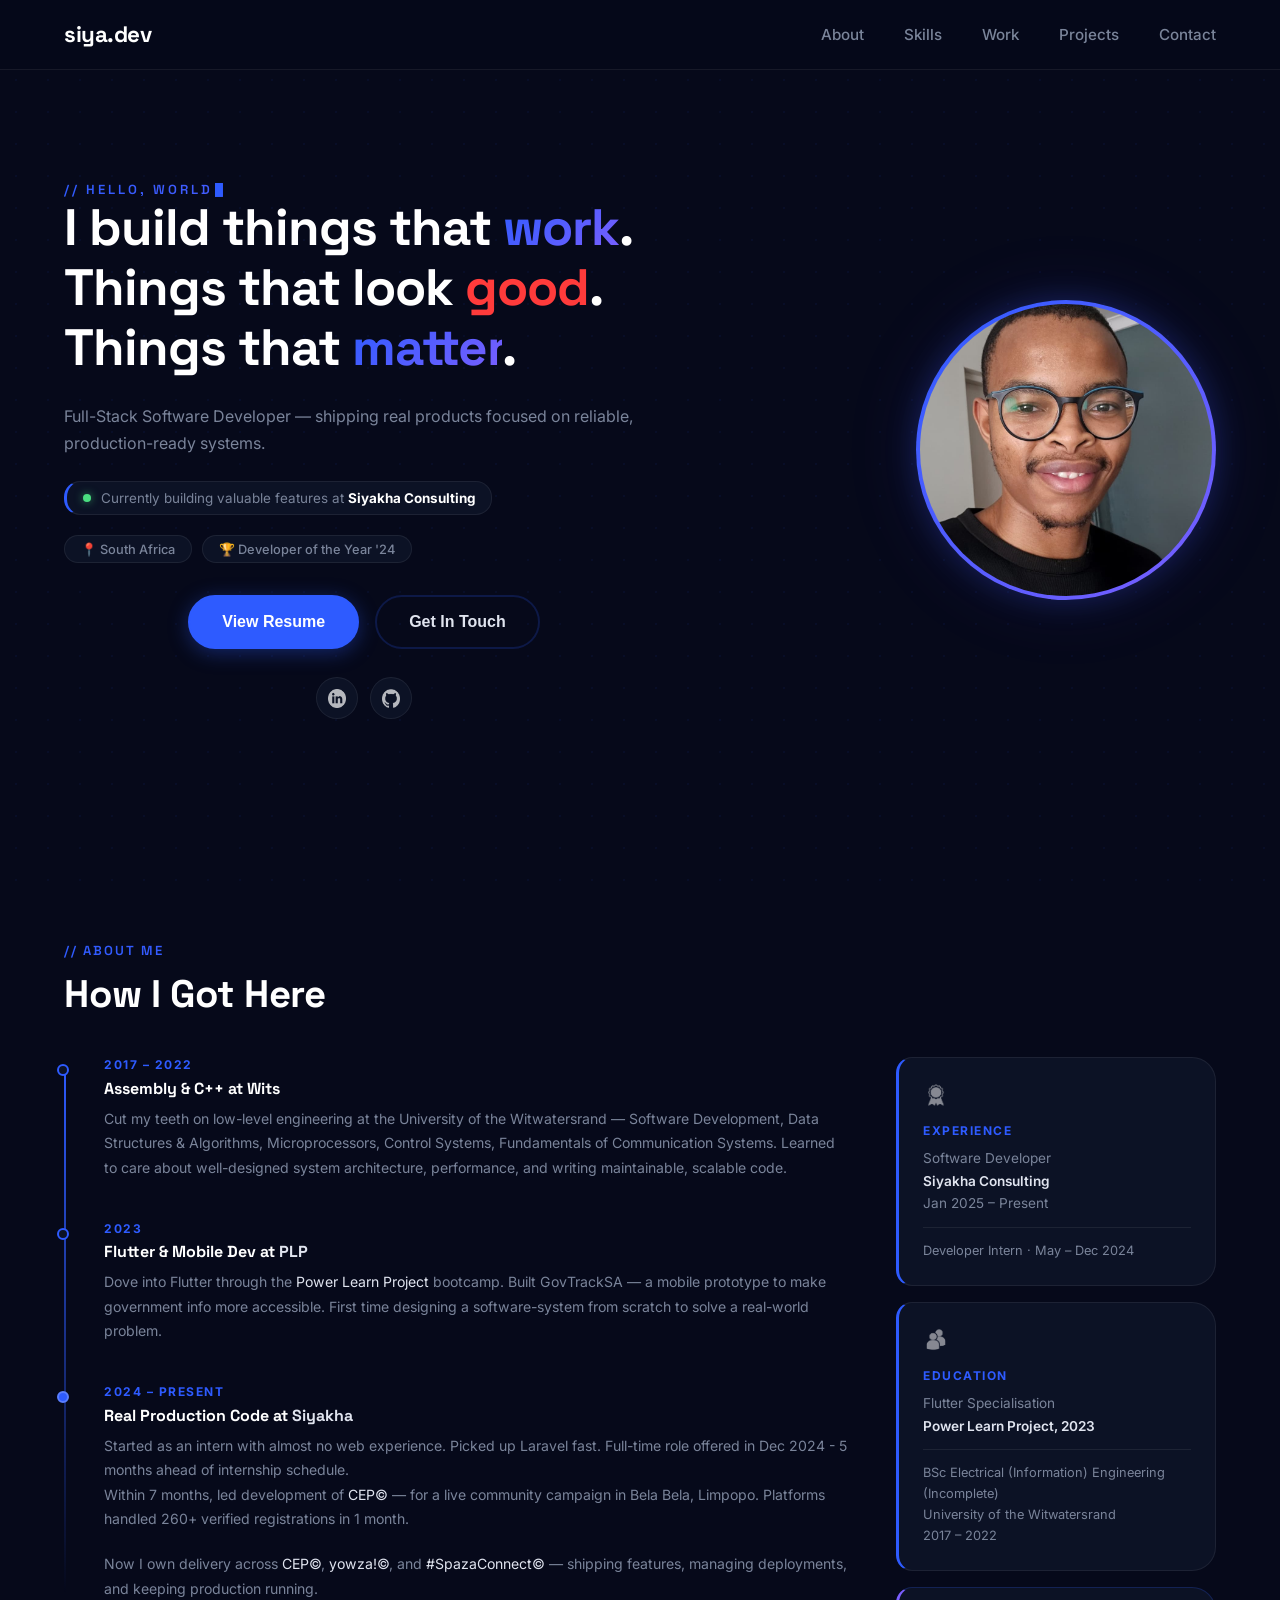
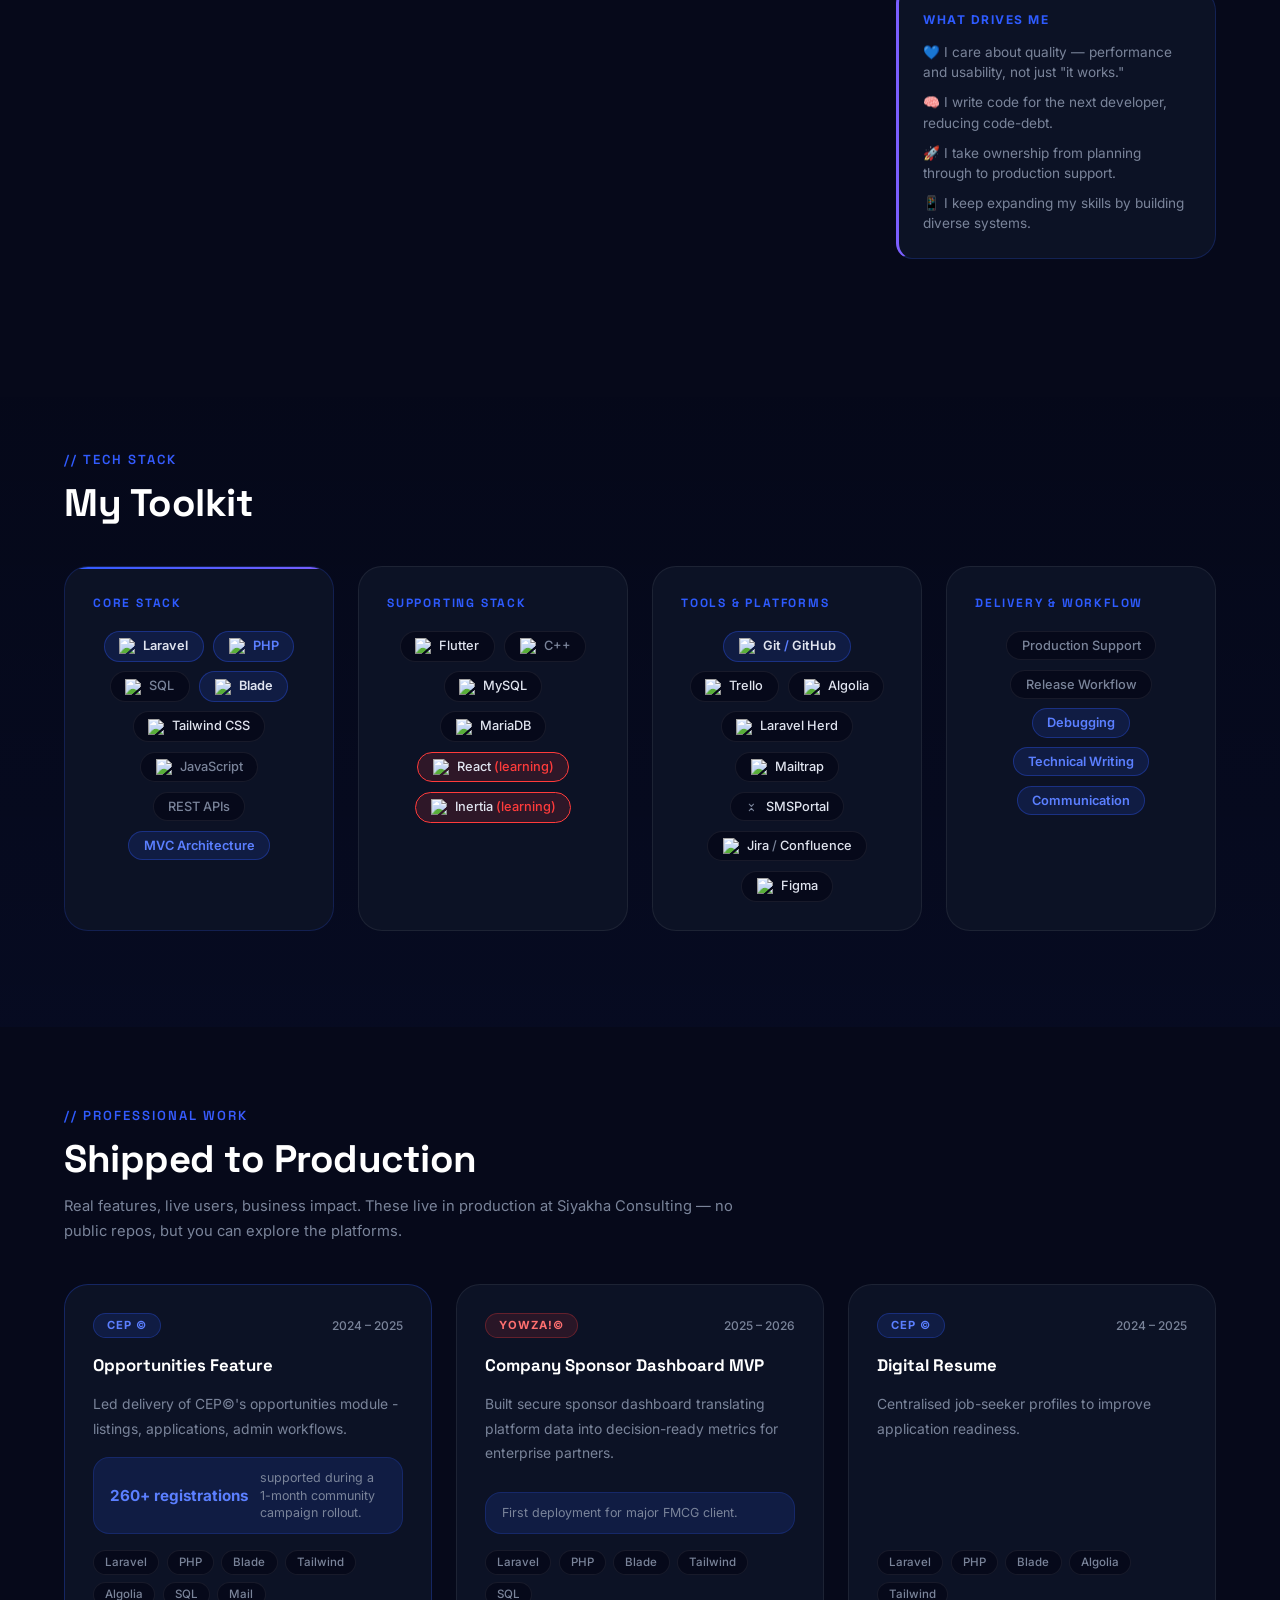
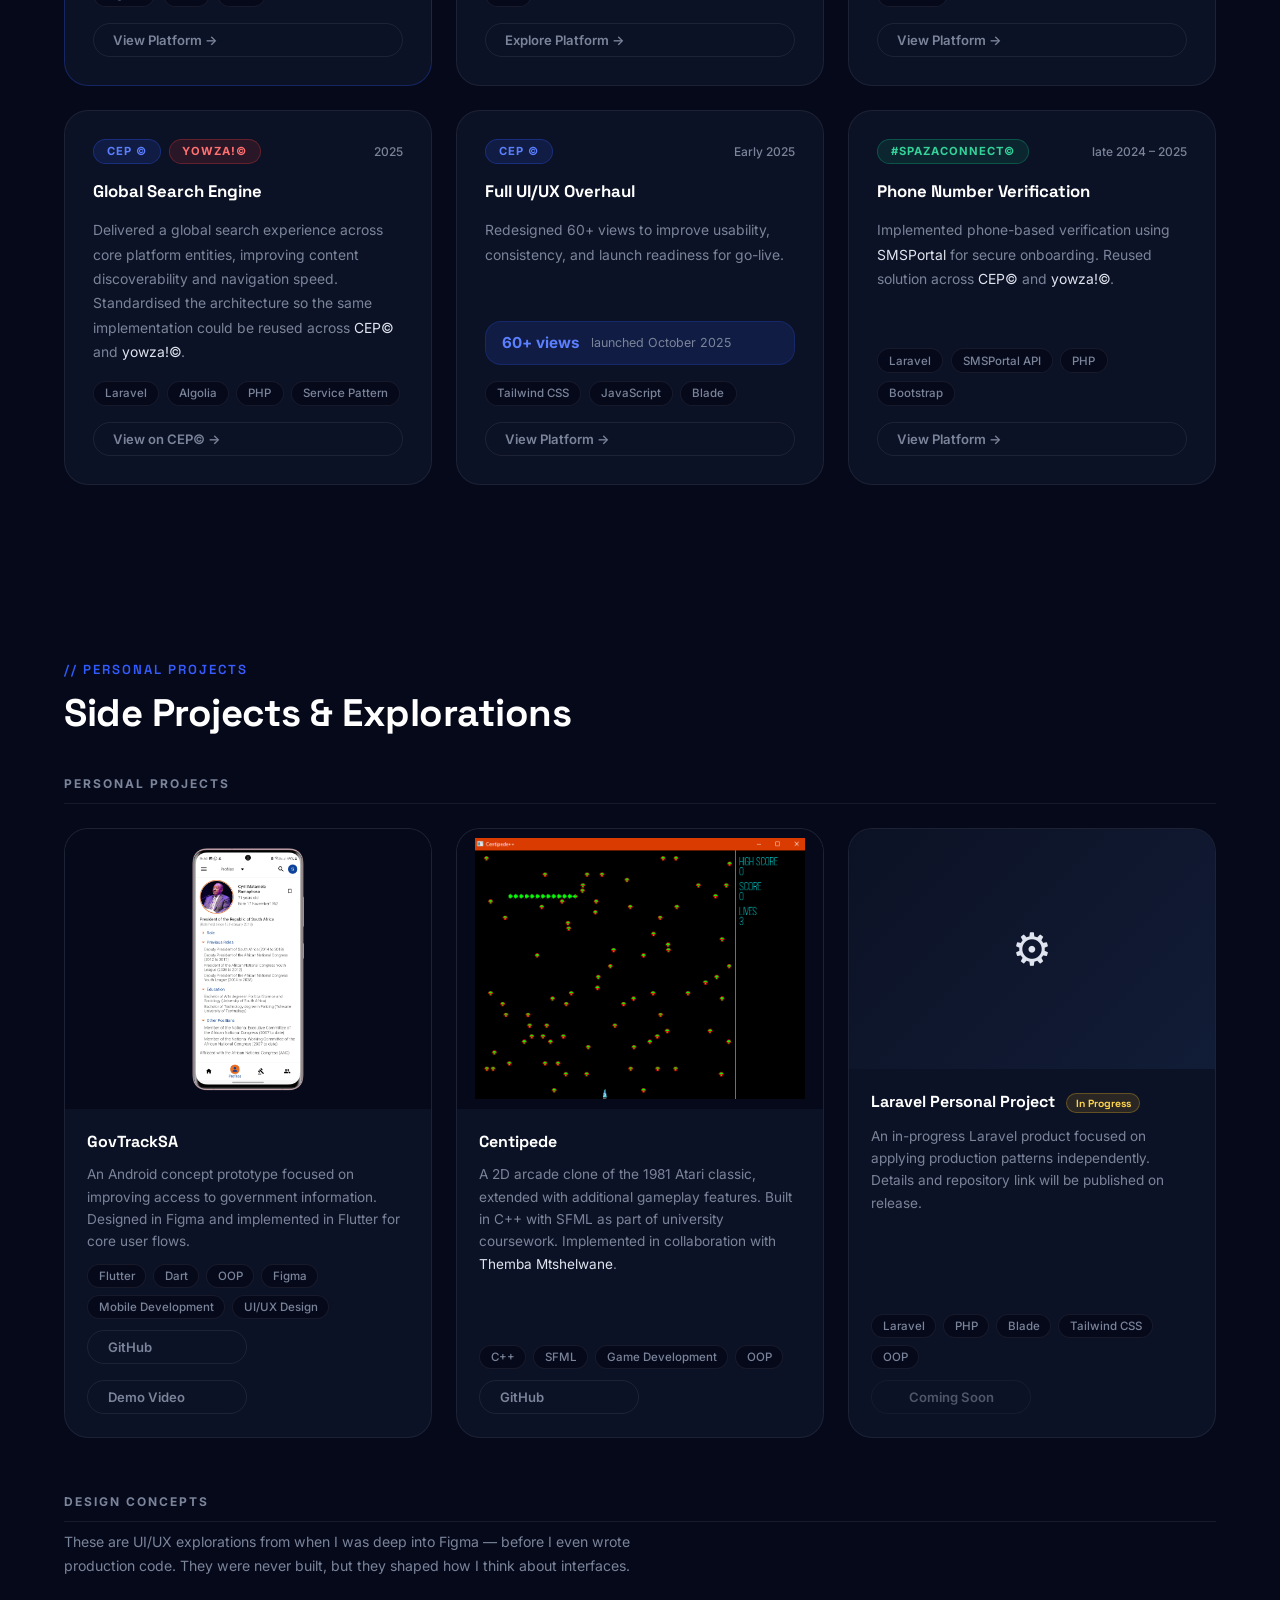
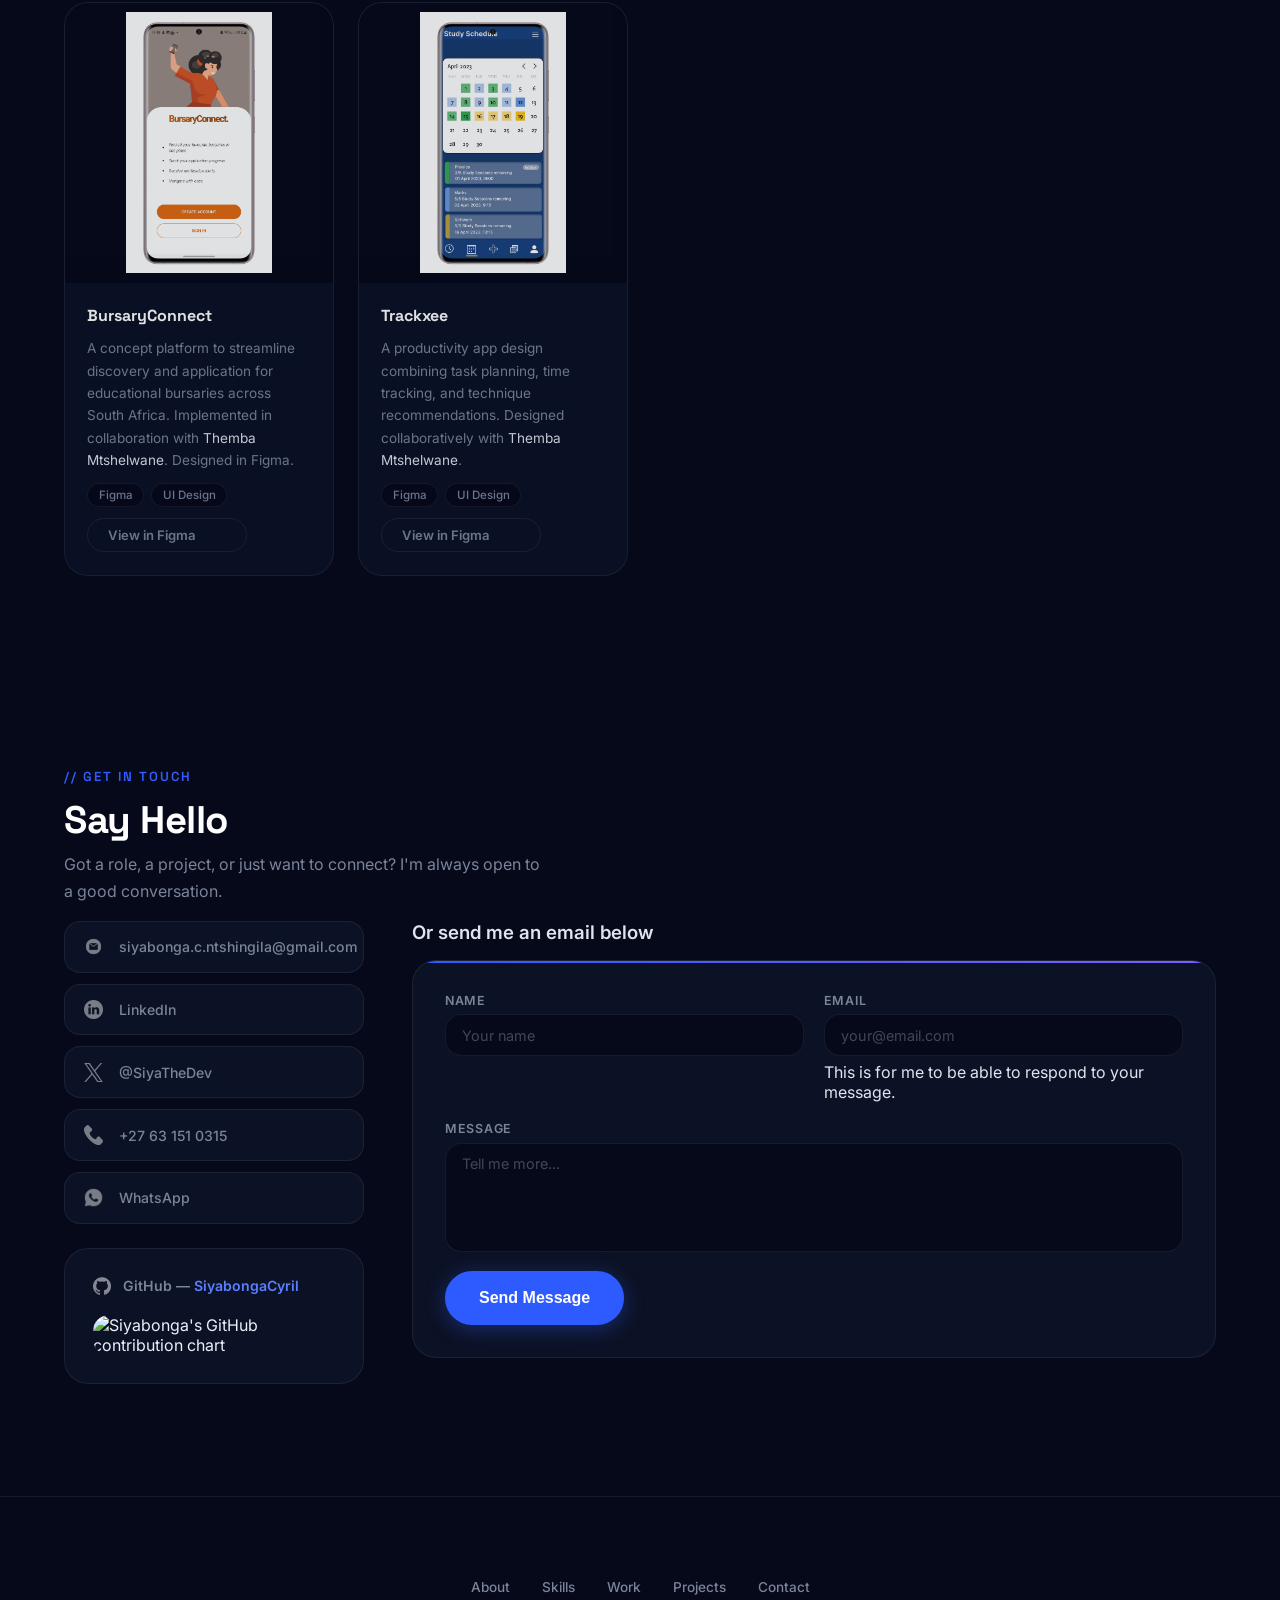
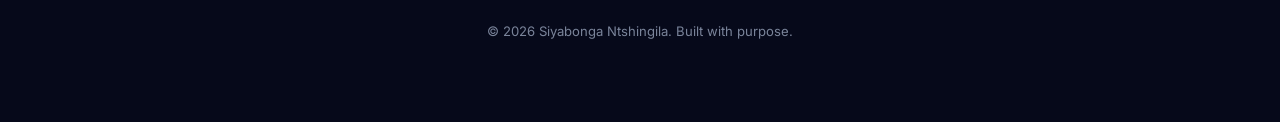
==== commit 6919e4de: "Add image/project modal; update resume file Add an image/project modal feature and replace the resum" ====
--- a/index.html
+++ b/index.html
@@ -91,6 +91,15 @@
 
   <script src="script.js"></script>
 
+  <!-- Image/Project Modal -->
+  <div id="image-modal" class="image-modal" aria-hidden="true">
+    <span class="modal-close">&times;</span>
+    <div class="modal-content-wrapper">
+      <img class="modal-content" id="modal-img" alt="Enlarged project view">
+      <div id="modal-caption"></div>
+    </div>
+  </div>
+
 </body>
 
 </html>
--- a/style.css
+++ b/style.css
@@ -1931,4 +1931,5 @@
 
 /* ============================================
    ICON UTILITY
-   ============================================ */+   ============================================ */
+/* IMAGE MODAL */.image-modal { display: none; position: fixed; z-index: 1000; padding-top: 60px; left: 0; top: 0; width: 100%; height: 100%; overflow: auto; background-color: rgba(6, 9, 26, 0.95); backdrop-filter: blur(8px); opacity: 0; transition: opacity 0.3s ease; }.image-modal.open { display: flex; flex-direction: column; align-items: center; justify-content: center; opacity: 1; }.modal-content-wrapper { position: relative; max-width: 90%; max-height: 80vh; display: flex; flex-direction: column; align-items: center; }.modal-content { margin: auto; display: block; max-width: 100%; max-height: 80vh; border-radius: var(--radius); border: 1px solid var(--border); box-shadow: var(--accent-glow); transform: scale(0.9); transition: transform 0.3s ease; }.image-modal.open .modal-content { transform: scale(1); }#modal-caption { margin: 15px auto; width: 80%; text-align: center; color: var(--text); font-weight: 500; font-family: 'Space Grotesk', sans-serif; font-size: 1.2rem; }.modal-close { position: absolute; top: 20px; right: 35px; color: var(--text-dim); font-size: 40px; font-weight: bold; transition: var(--transition); cursor: pointer; z-index: 1010; }.modal-close:hover, .modal-close:focus { color: var(--white); text-decoration: none; }.project-image-wrap { cursor: zoom-in; }.project-card { cursor: pointer; transition: transform 0.2s ease; }.project-card:hover { transform: translateY(-4px); }@media only screen and (max-width: 700px){ .modal-content { width: 100%; } .modal-close { right: 20px; top: 10px; } }
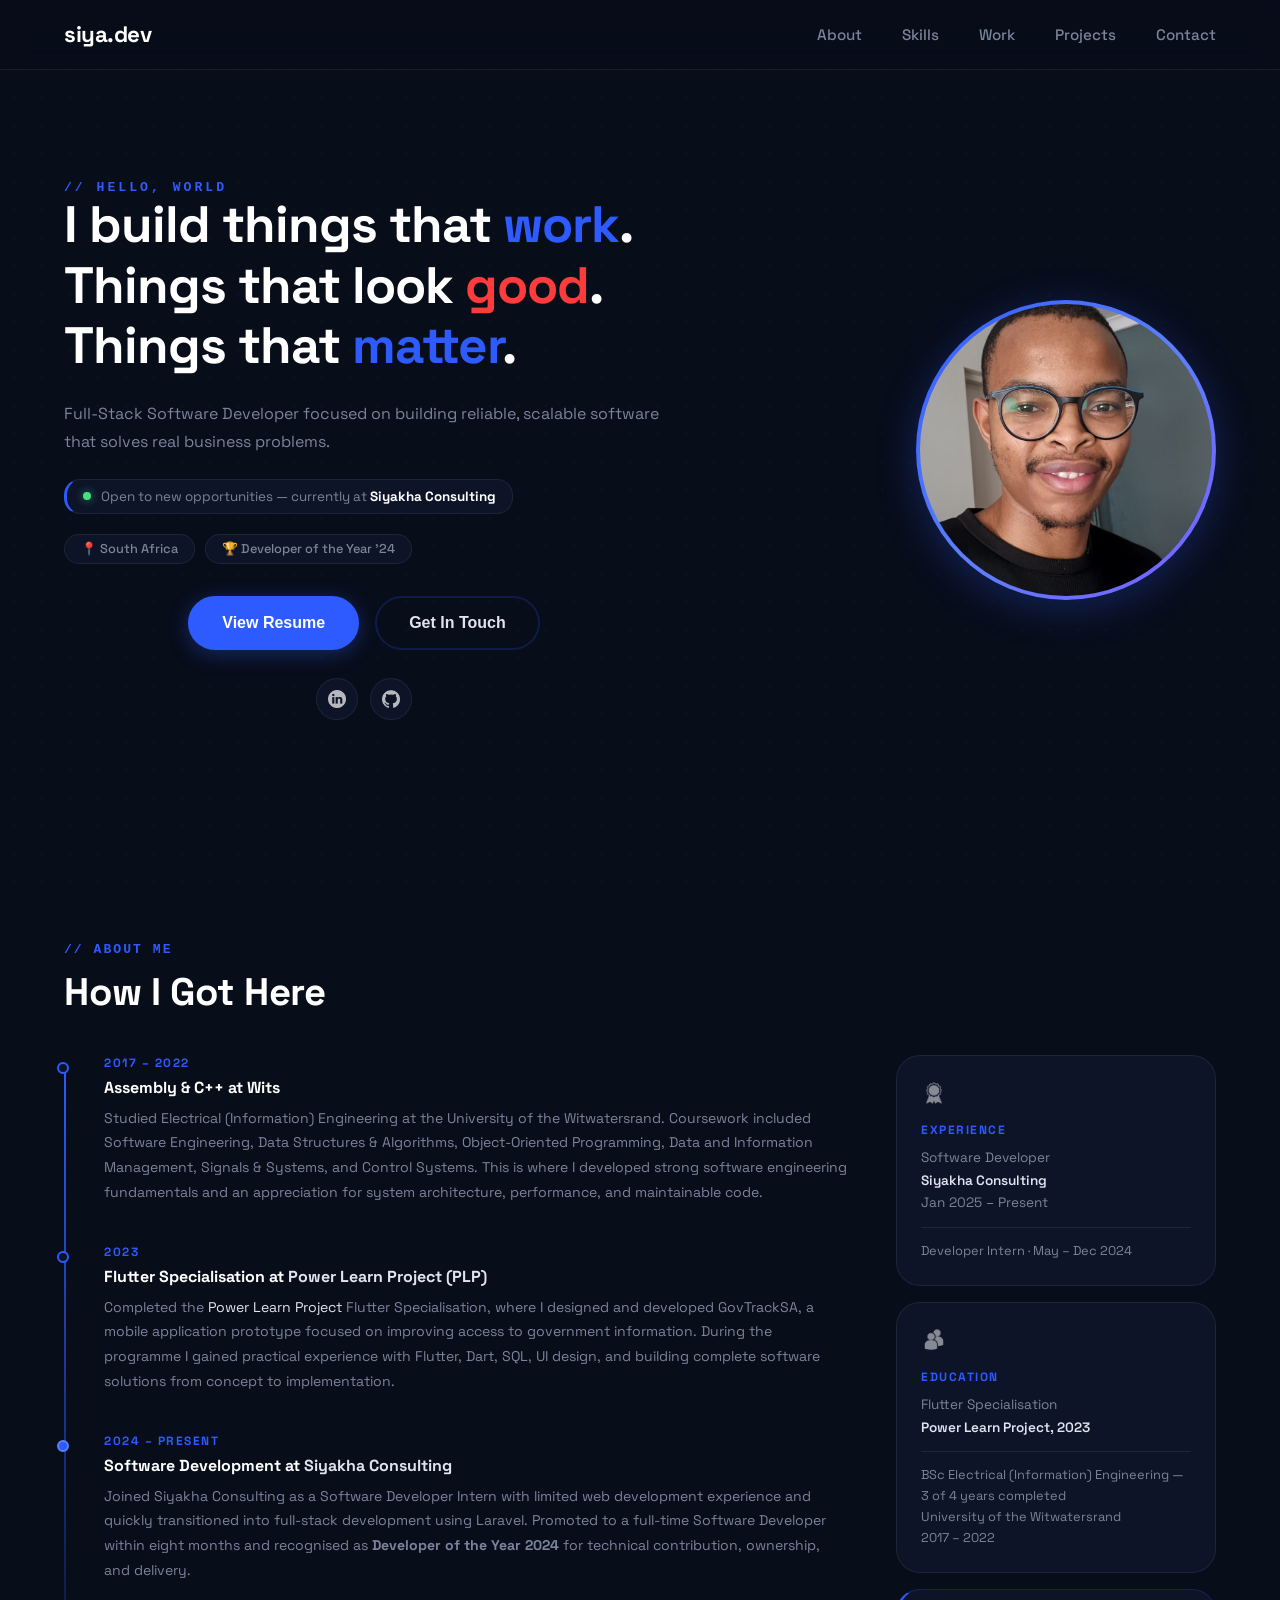
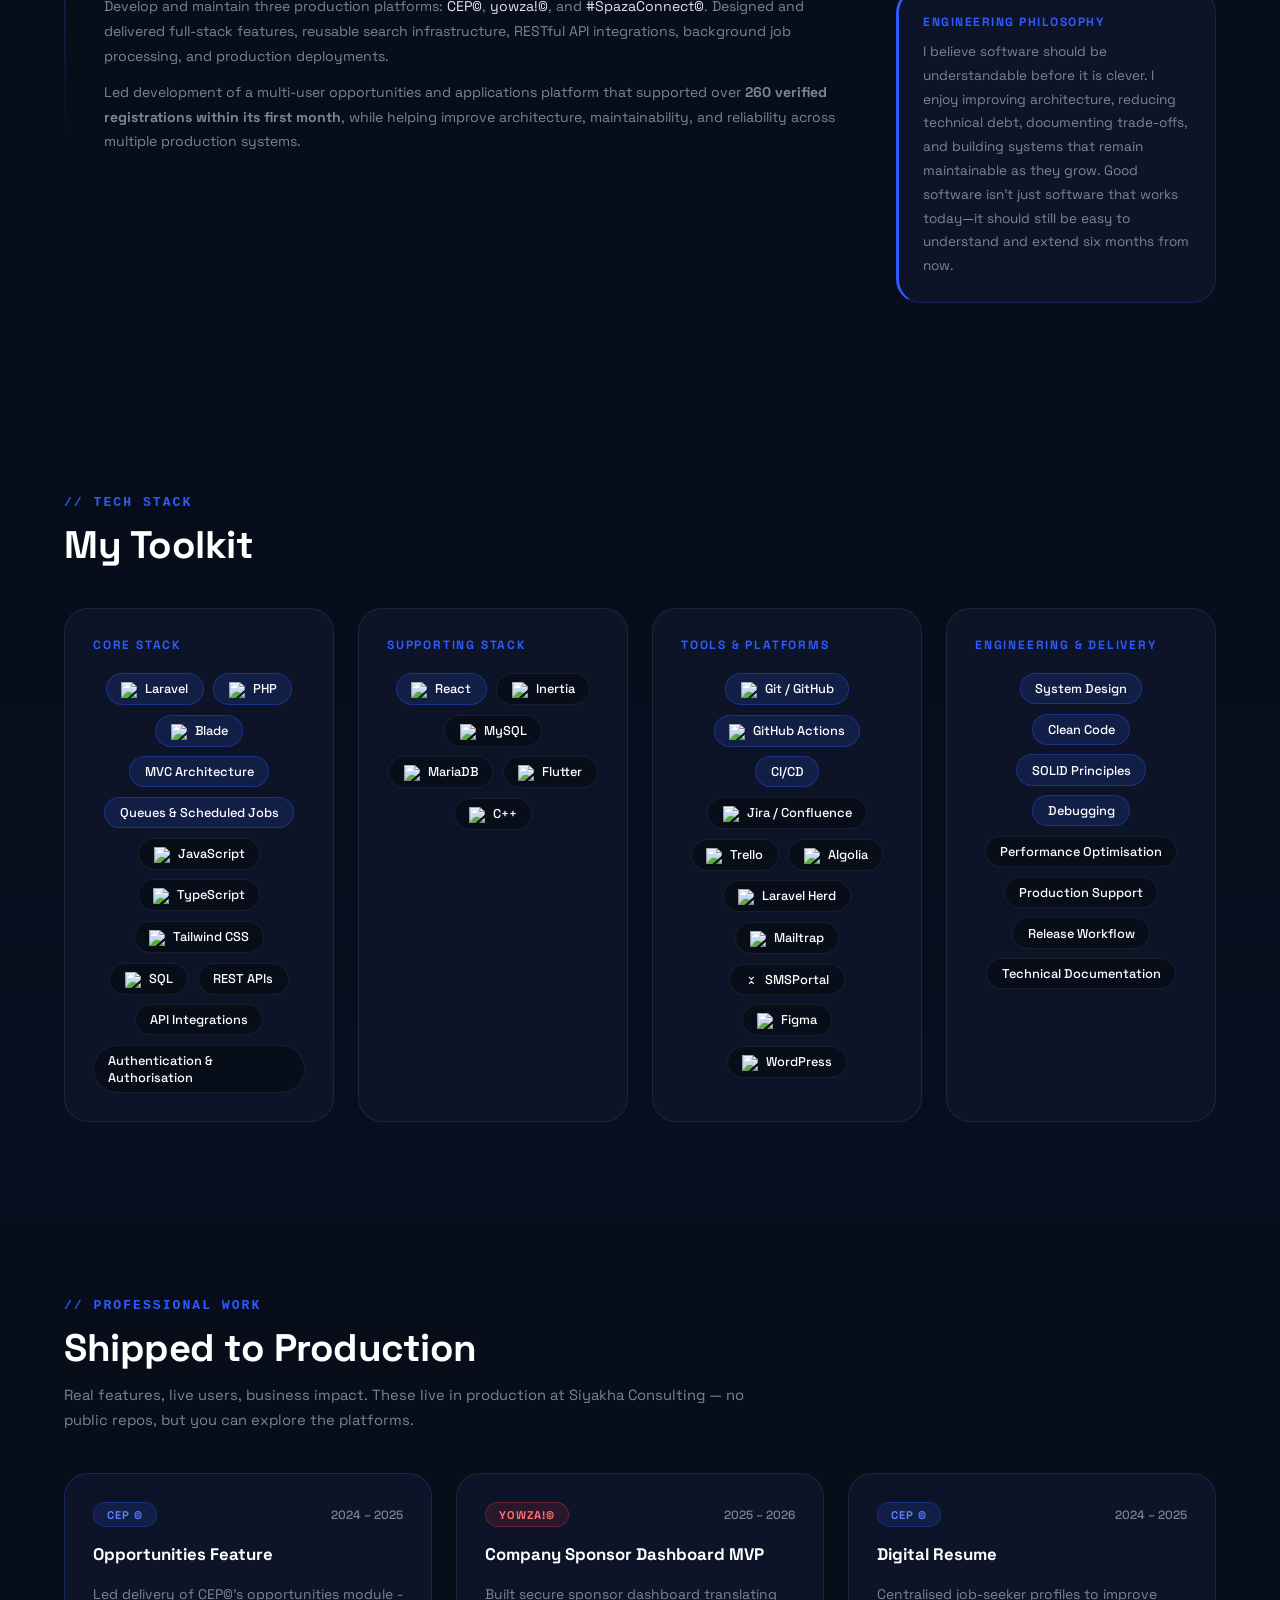
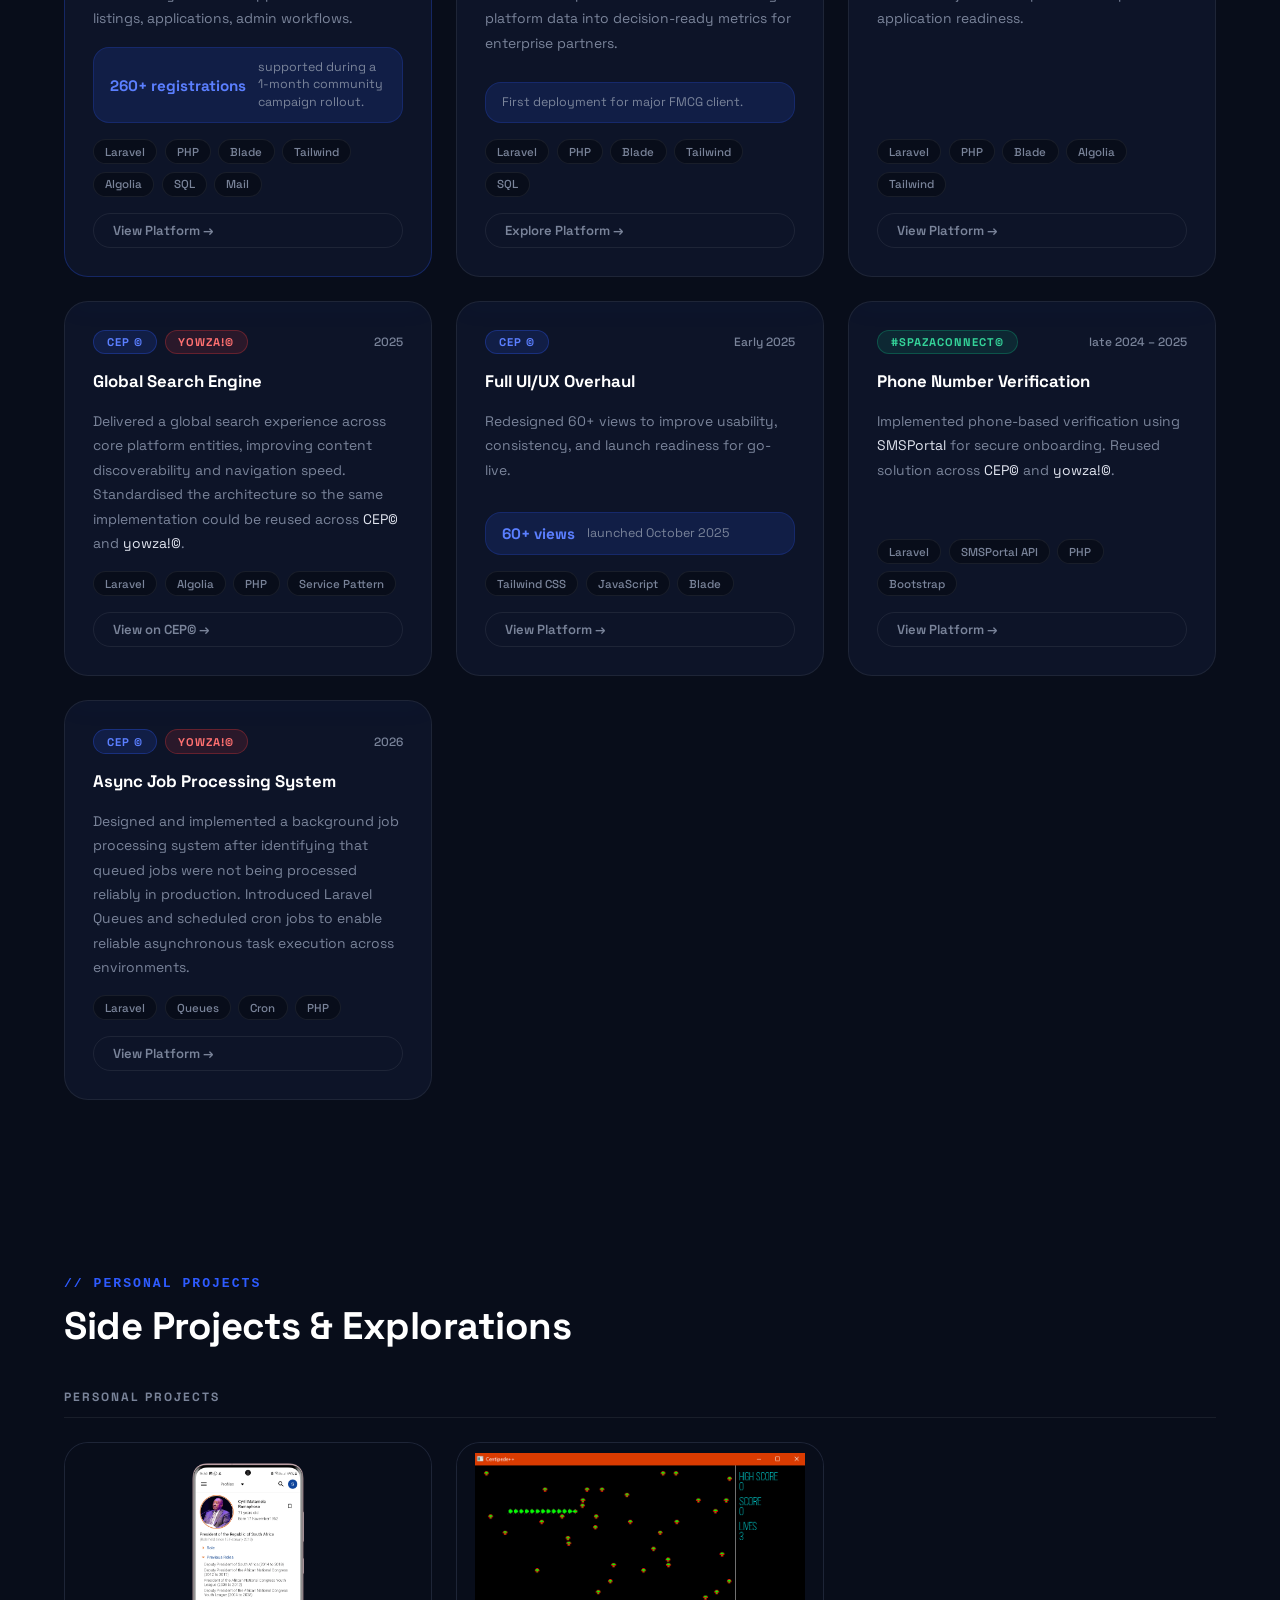
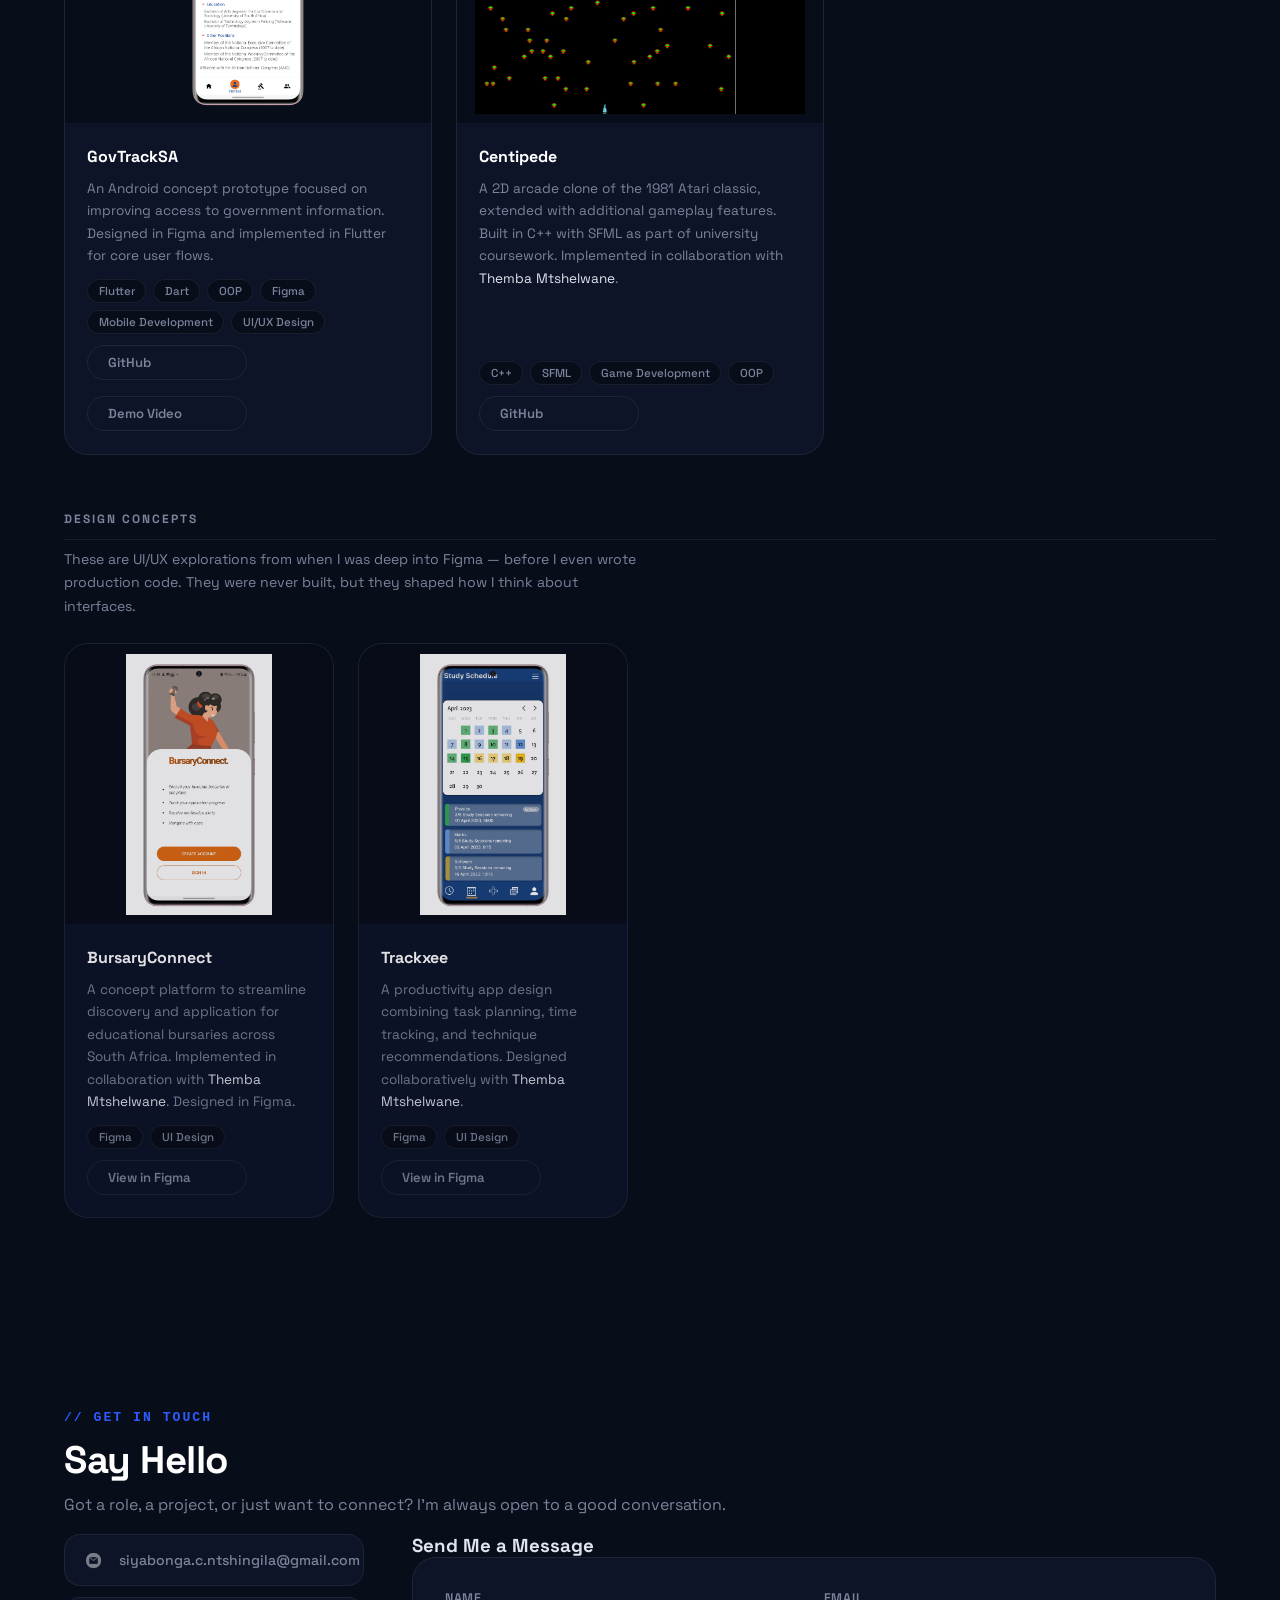
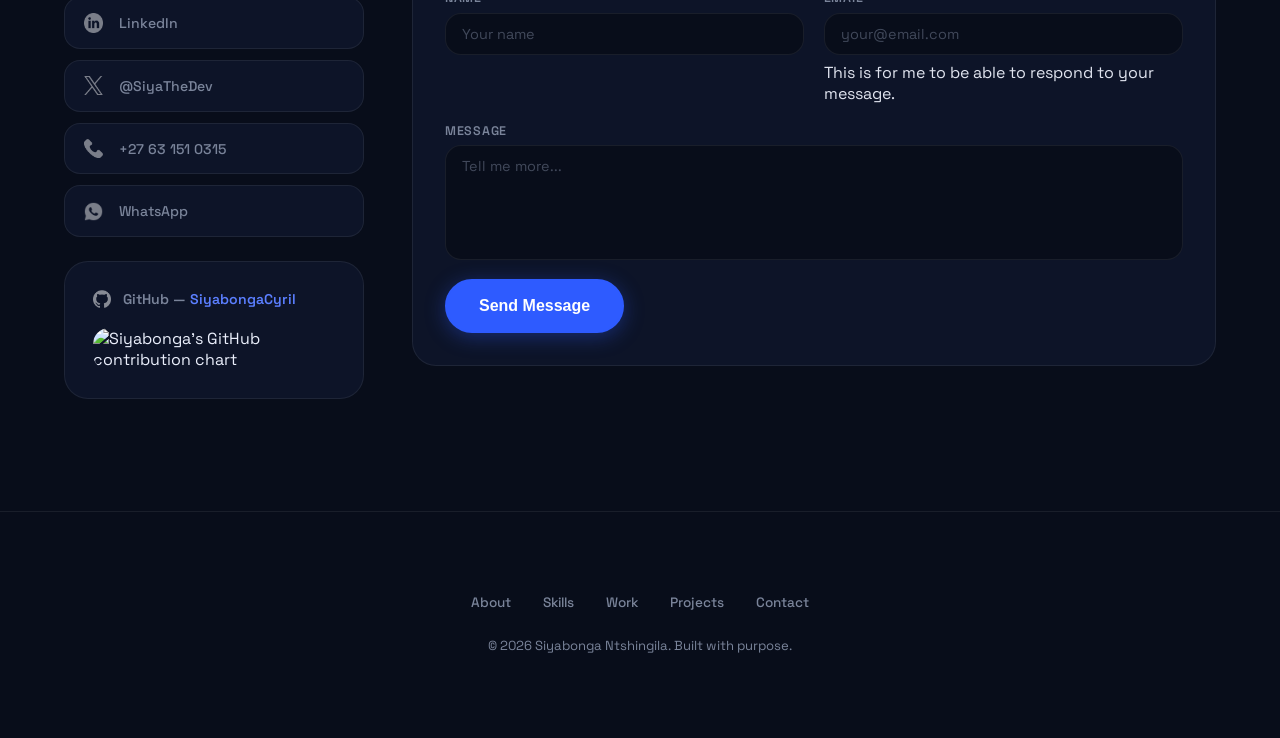
==== commit 216314dd: "Polish portfolio content, skills, and accessibility (inclduing styling)" ====
--- a/index.html
+++ b/index.html
@@ -8,6 +8,20 @@
   <title>Siyabonga Ntshingila — Full-Stack Software Developer</title>
   <meta name="description"
     content="I build things that work. Things that look good. Things that matter. Full-Stack Software Developer based in South Africa — focused on reliable, production-ready systems." />
+  <link rel="canonical" href="https://siyantshingila.co.za/" />
+
+  <meta property="og:type" content="website" />
+  <meta property="og:url" content="https://siyantshingila.co.za/" />
+  <meta property="og:title" content="Siyabonga Ntshingila — Full-Stack Software Developer" />
+  <meta property="og:description"
+    content="I build things that work. Things that look good. Things that matter. Full-Stack Software Developer based in South Africa — focused on reliable, production-ready systems." />
+  <meta property="og:image" content="https://siyantshingila.co.za/assets/profile-pic.jpeg" />
+  <meta name="twitter:card" content="summary" />
+  <meta name="twitter:title" content="Siyabonga Ntshingila — Full-Stack Software Developer" />
+  <meta name="twitter:description"
+    content="I build things that work. Things that look good. Things that matter. Full-Stack Software Developer based in South Africa — focused on reliable, production-ready systems." />
+  <meta name="twitter:image" content="https://siyantshingila.co.za/assets/profile-pic.jpeg" />
+
   <link rel="stylesheet" href="style.css" />
   <link rel="stylesheet" href="mediaqueries.css" />
   <link rel="icon" type="image/x-icon" href="./assets/favicon2.png">
@@ -91,9 +105,8 @@
 
   <script src="script.js"></script>
 
-  <!-- Image/Project Modal -->
-  <div id="image-modal" class="image-modal" aria-hidden="true">
-    <span class="modal-close">&times;</span>
+  <div id="image-modal" class="image-modal" aria-hidden="true" role="dialog" aria-modal="true" aria-label="Project image preview">
+    <button type="button" class="modal-close" aria-label="Close">&times;</button>
     <div class="modal-content-wrapper">
       <img class="modal-content" id="modal-img" alt="Enlarged project view">
       <div id="modal-caption"></div>
--- a/style.css
+++ b/style.css
@@ -1,21 +1,16 @@
 /* GENERAL */
 
-@import url("https://fonts.googleapis.com/css2?family=Inter:wght@300;400;500;600;700&family=Space+Grotesk:wght@300;400;500;600;700&display=swap");
+@import url("https://fonts.googleapis.com/css2?family=Space+Grotesk:wght@300;400;500;600;700&display=swap");
 
 :root {
-  /* Dark Navy Theme — Siya's palette */
-  --bg: #06091A;
-  --bg-card: #0C1225;
+  /* Dark Navy Theme */
+  --bg: #080D1A;
+  --bg-card: #0D1428;
   --bg-card-hover: #111C36;
-  --bg-nav: rgba(6, 9, 26, 0.92);
+  --bg-nav: rgba(8, 13, 26, 0.92);
   --blue: #2E5BFF;
   --blue-light: #5B7FFF;
   --blue-dim: rgba(46, 91, 255, 0.14);
-  --purple: #7B5FFF;
-  --purple-light: #9B85FF;
-  --purple-dim: rgba(123, 95, 255, 0.14);
-  --accent-gradient: linear-gradient(135deg, var(--blue) 0%, var(--purple) 100%);
-  --accent-glow: 0 0 30px rgba(46, 91, 255, 0.25), 0 0 80px rgba(123, 95, 255, 0.1);
   --red: #FF3B3B;
   --red-dim: rgba(255, 59, 59, 0.14);
   --white: #FFFFFF;
@@ -36,7 +31,7 @@
   --text-medium: #7A849A;
   --text-light: #4A5568;
   --border-light: rgba(255, 255, 255, 0.1);
-  --bg-light: #0C1225;
+  --bg-light: #0D1428;
   --shadow-sm: 0 2px 8px rgba(0, 0, 0, 0.3);
   --shadow-md: 0 4px 16px rgba(0, 0, 0, 0.4);
   --shadow-lg: 0 8px 32px rgba(0, 0, 0, 0.5);
@@ -52,7 +47,7 @@
 }
 
 body {
-  font-family: "Inter", system-ui, sans-serif;
+  font-family: "Space Grotesk", system-ui, sans-serif;
   overflow-x: hidden;
   background-color: var(--bg);
   color: var(--text);
@@ -63,8 +58,8 @@
   content: '';
   position: fixed;
   inset: 0;
-  background-image: radial-gradient(rgba(46, 91, 255, 0.06) 1px, transparent 1px);
-  background-size: 32px 32px;
+  background-image: radial-gradient(rgba(46, 91, 255, 0.08) 1px, transparent 1px);
+  background-size: 28px 28px;
   pointer-events: none;
   z-index: 0;
 }
@@ -230,7 +225,6 @@
 }
 
 .logo {
-  font-family: "Space Grotesk", system-ui, sans-serif;
   font-size: 1.4rem;
   font-weight: 700;
   color: var(--white);
@@ -386,18 +380,14 @@
 .section-label {
   font-size: 0.82rem;
   font-weight: 600;
-  background: var(--accent-gradient);
-  -webkit-background-clip: text;
-  -webkit-text-fill-color: transparent;
-  background-clip: text;
+  color: var(--blue);
   letter-spacing: 2px;
   text-transform: uppercase;
   margin-bottom: 0.75rem;
-  font-family: "Space Grotesk", monospace;
+  font-family: monospace;
 }
 
 .section-title {
-  font-family: "Space Grotesk", system-ui, sans-serif;
   font-size: clamp(1.75rem, 3vw, 2.6rem);
   font-weight: 700;
   color: var(--white);
@@ -841,40 +831,6 @@
   transform: translateY(0);
 }
 
-/* Stagger animation system — children with [data-stagger] delay based on index */
-[data-stagger] > * {
-  opacity: 0;
-  transform: translateY(20px);
-  transition: opacity 0.5s ease, transform 0.5s ease;
-}
-
-[data-stagger].visible > * {
-  opacity: 1;
-  transform: translateY(0);
-}
-
-/* Hero entrance sequence */
-.hero-content > * {
-  opacity: 0;
-  transform: translateY(18px);
-  animation: heroEntrance 0.6s ease-out forwards;
-}
-
-.hero-content > *:nth-child(1) { animation-delay: 0.1s; }
-.hero-content > *:nth-child(2) { animation-delay: 0.25s; }
-.hero-content > *:nth-child(3) { animation-delay: 0.4s; }
-.hero-content > *:nth-child(4) { animation-delay: 0.5s; }
-.hero-content > *:nth-child(5) { animation-delay: 0.6s; }
-.hero-content > *:nth-child(6) { animation-delay: 0.7s; }
-.hero-content > *:nth-child(7) { animation-delay: 0.8s; }
-
-@keyframes heroEntrance {
-  to {
-    opacity: 1;
-    transform: translateY(0);
-  }
-}
-
 /* ============================================
    HERO SECTION
    ============================================ */
@@ -892,35 +848,20 @@
 .hero-content {
   flex: 1;
   max-width: 600px;
+  animation: fadeUp 0.8s ease-out forwards;
 }
 
 .hero-tag {
   font-size: 0.82rem;
   font-weight: 600;
-  background: var(--accent-gradient);
-  -webkit-background-clip: text;
-  -webkit-text-fill-color: transparent;
-  background-clip: text;
+  color: var(--blue);
   letter-spacing: 3px;
   text-transform: uppercase;
-  font-family: "Space Grotesk", monospace;
-}
-
-.hero-tag::after {
-  content: '█';
-  display: inline-block;
-  margin-left: 2px;
-  -webkit-text-fill-color: var(--blue);
-  animation: blink 1s step-end infinite;
-}
-
-@keyframes blink {
-  0%, 100% { opacity: 1; }
-  50% { opacity: 0; }
+  /* margin-bottom: 0.5rem; */
+  font-family: monospace;
 }
 
 .hero-title {
-  font-family: "Space Grotesk", system-ui, sans-serif;
   font-size: clamp(1.7rem, 4vw, 3.4rem);
   font-weight: 700;
   line-height: 1.18;
@@ -930,10 +871,7 @@
 }
 
 .accent-blue {
-  background: var(--accent-gradient);
-  -webkit-background-clip: text;
-  -webkit-text-fill-color: transparent;
-  background-clip: text;
+  color: var(--blue);
 }
 
 .accent-red {
@@ -946,23 +884,6 @@
   margin-bottom: 1.5rem;
   font-weight: 400;
   line-height: 1.7;
-}
-
-.hero-meta {
-  display: flex;
-  flex-wrap: wrap;
-  gap: 0.6rem;
-  margin-bottom: 2rem;
-}
-
-.hero-meta-item {
-  font-size: 0.8rem;
-  font-weight: 500;
-  color: var(--text-dim);
-  background: var(--bg-card);
-  border: 1px solid var(--border-subtle);
-  border-radius: 3rem;
-  padding: 0.35rem 1rem;
 }
 
 .hero-status {
@@ -990,11 +911,29 @@
   background: #4ade80;
   box-shadow: 0 0 8px rgba(74, 222, 128, 0.6);
   animation: statusPulse 2s ease-in-out infinite;
+  flex-shrink: 0;
 }
 
 @keyframes statusPulse {
   0%, 100% { opacity: 1; }
   50% { opacity: 0.4; }
+}
+
+.hero-meta {
+  display: flex;
+  flex-wrap: wrap;
+  gap: 0.6rem;
+  margin-bottom: 2rem;
+}
+
+.hero-meta-item {
+  font-size: 0.8rem;
+  font-weight: 500;
+  color: var(--text-dim);
+  background: var(--bg-card);
+  border: 1px solid var(--border-subtle);
+  border-radius: 3rem;
+  padding: 0.35rem 1rem;
 }
 
 #socials-container {
@@ -1045,14 +984,14 @@
   height: 300px;
   border-radius: 50%;
   padding: 4px;
-  background: var(--accent-gradient);
-  box-shadow: var(--accent-glow);
+  background: linear-gradient(135deg, var(--blue), var(--blue-light), #7B5FFF);
+  box-shadow: 0 8px 40px rgba(46, 91, 255, 0.28);
   transition: transform var(--transition), box-shadow var(--transition);
 }
 
 .profile-pic-wrapper:hover {
   transform: scale(1.04) rotate(2deg);
-  box-shadow: 0 0 40px rgba(46, 91, 255, 0.35), 0 0 100px rgba(123, 95, 255, 0.18);
+  box-shadow: 0 12px 50px rgba(46, 91, 255, 0.42);
 }
 
 #profile-pic {
@@ -1166,7 +1105,6 @@
 }
 
 .timeline-content h4 {
-  font-family: "Space Grotesk", system-ui, sans-serif;
   font-size: 1rem;
   font-weight: 700;
   color: var(--white);
@@ -1176,6 +1114,10 @@
 .timeline-content p {
   font-size: 0.88rem;
   line-height: 1.75;
+}
+
+.timeline-content p + p {
+  margin-top: 0.75rem;
 }
 
 .philosophy-quote {
@@ -1190,6 +1132,15 @@
   line-height: 1.8;
 }
 
+.philosophy-quote strong {
+  font-style: normal;
+  color: var(--white);
+}
+
+.philosophy-quote p + p {
+  margin-top: 0.75rem;
+}
+
 .about-cards {
   display: flex;
   flex-direction: column;
@@ -1199,15 +1150,13 @@
 .about-card {
   background: var(--bg-card);
   border: 1px solid var(--border-subtle);
-  border-left: 3px solid var(--blue);
-  border-radius: var(--radius) var(--radius-lg) var(--radius-lg) var(--radius);
+  border-radius: var(--radius-lg);
   padding: 1.5rem;
   transition: all var(--transition);
 }
 
 .about-card:hover {
   border-color: var(--border);
-  border-left-color: var(--purple);
   background: var(--bg-card-hover);
 }
 
@@ -1246,16 +1195,11 @@
 
 .drives-card {
   border-color: rgba(46, 91, 255, 0.22);
-  border-left: 3px solid var(--purple);
-}
-
-.drives-title {
-  font-size: 0.75rem;
-  font-weight: 700;
-  text-transform: uppercase;
-  letter-spacing: 1.5px;
-  color: var(--blue);
-  margin-bottom: 0.9rem;
+  border-left: 3px solid var(--blue);
+}
+
+.drives-card p {
+  line-height: 1.75;
 }
 
 .drives-list {
@@ -1291,24 +1235,6 @@
   border-radius: var(--radius-lg);
   padding: 1.75rem;
   transition: all var(--transition);
-  position: relative;
-  overflow: hidden;
-}
-
-.skill-category::before {
-  content: '';
-  position: absolute;
-  top: 0;
-  left: 0;
-  right: 0;
-  height: 2px;
-  background: var(--accent-gradient);
-  opacity: 0;
-  transition: opacity var(--transition);
-}
-
-.skill-category:hover::before {
-  opacity: 1;
 }
 
 .skill-category:hover {
@@ -1319,22 +1245,12 @@
 }
 
 .skill-category-title {
-  font-family: "Space Grotesk", system-ui, sans-serif;
   font-size: 0.75rem;
   font-weight: 700;
   text-transform: uppercase;
   letter-spacing: 1.8px;
   color: var(--blue);
   margin-bottom: 1.25rem;
-}
-
-/* First skill category (Core Stack) gets special treatment */
-.skill-category:first-child {
-  border-color: rgba(46, 91, 255, 0.2);
-}
-
-.skill-category:first-child::before {
-  opacity: 1;
 }
 
 .skill-tags {
@@ -1350,9 +1266,14 @@
   border-radius: 3rem;
   background: var(--bg);
   border: 1px solid var(--border-subtle);
-  color: var(--text-dim);
+  color: var(--white);
   transition: all var(--transition);
   cursor: default;
+}
+
+.skill-tag a {
+  color: inherit;
+  font-weight: inherit;
 }
 
 .skill-tag:hover {
@@ -1364,8 +1285,13 @@
 .skill-tag.strong {
   background: var(--blue-dim);
   border-color: rgba(46, 91, 255, 0.35);
-  color: var(--blue-light);
-  font-weight: 600;
+  color: var(--white);
+  font-weight: 500;
+}
+
+.skill-tag.strong a {
+  color: inherit;
+  font-weight: inherit;
 }
 
 /* ============================================
@@ -1402,9 +1328,8 @@
   left: 0;
   right: 0;
   height: 2px;
-  background: var(--accent-gradient);
-  opacity: 0;
-  transition: opacity var(--transition);
+  transform: translateY(-4px);
+  box-shadow: var(--shadow-blue);
 }
 
 .work-card:hover::before {
@@ -1431,6 +1356,16 @@
   border-radius: 3rem;
 }
 
+.platform-badge a {
+  color: inherit;
+  text-decoration: none;
+}
+
+.work-card-badges {
+  display: flex;
+  gap: 0.5rem;
+}
+
 .platform-badge.cep {
   background: rgba(46, 91, 255, 0.14);
   color: var(--blue-light);
@@ -1456,7 +1391,6 @@
 }
 
 .work-card h3 {
-  font-family: "Space Grotesk", system-ui, sans-serif;
   font-size: 1.05rem;
   font-weight: 700;
   color: var(--white);
@@ -1572,27 +1506,11 @@
   height: 100%;
 }
 
-.project-card::before {
-  content: '';
-  position: absolute;
-  top: 0;
-  left: 0;
-  right: 0;
-  height: 2px;
-  background: var(--accent-gradient);
-  opacity: 0;
-  transition: opacity var(--transition);
-}
-
 .project-card:hover {
   border-color: var(--border);
   background: var(--bg-card-hover);
   transform: translateY(-5px);
   box-shadow: var(--shadow-blue);
-}
-
-.project-card:hover::before {
-  opacity: 1;
 }
 
 .project-image-wrap {
@@ -1640,7 +1558,6 @@
 }
 
 .project-body h3 {
-  font-family: "Space Grotesk", system-ui, sans-serif;
   font-size: 1rem;
   font-weight: 700;
   color: var(--white);
@@ -1688,26 +1605,7 @@
 .contact-intro {
   margin-top: -2rem;
   margin-bottom: 1rem;
-  max-width: 480px;
-}
-
-.contact-form-jump {
-  display: inline-flex;
-  align-items: center;
-  gap: 0.5rem;
-  margin-bottom: 2rem;
-  font-size: 0.84rem;
-  font-weight: 600;
-  color: var(--blue-light);
-  background: var(--blue-dim);
-  border: 1px solid var(--border);
-  border-radius: 999px;
-  padding: 0.45rem 0.95rem;
-}
-
-.contact-form-jump:hover {
-  color: var(--white);
-  border-color: var(--blue-light);
+  max-width: 100%;
 }
 
 .contact-grid {
@@ -1717,22 +1615,12 @@
   align-items: start;
 }
 
-.contact-form-wrap {
-  width: 100%;
-}
-
-.contact-form-title {
-  margin-bottom: 1rem;
-  text-align: left;
-  font-weight: 600;
-  color: var(--text);
-}
-
 /* Sidebar: contact links + github stacked */
 .contact-sidebar {
   display: flex;
   flex-direction: column;
   gap: 1.5rem;
+  min-width: 0;
 }
 
 .contact-links {
@@ -1754,18 +1642,6 @@
   flex-direction: column;
   gap: 1.2rem;
   transition: border-color var(--transition);
-  position: relative;
-  overflow: hidden;
-}
-
-.contact-form::before {
-  content: '';
-  position: absolute;
-  top: 0;
-  left: 0;
-  right: 0;
-  height: 2px;
-  background: var(--accent-gradient);
 }
 
 .contact-form:focus-within {
@@ -1888,6 +1764,8 @@
   border-radius: var(--radius-lg);
   padding: 1.75rem;
   transition: border-color var(--transition);
+  overflow: hidden;
+  min-width: 0;
 }
 
 .github-contrib:hover {
@@ -1912,6 +1790,11 @@
 
 .github-contrib-header a {
   color: var(--blue-light);
+}
+
+.github-chart-container {
+  width: 100%;
+  overflow: hidden;
 }
 
 .github-chart {
@@ -1924,12 +1807,101 @@
   filter: brightness(1.05) saturate(1.1);
 }
 
-.github-chart-container {
-  width: 100%;
-  overflow: hidden;
+/* ============================================
+   IMAGE / PROJECT MODAL
+   ============================================ */
+
+.image-modal {
+  display: none;
+  position: fixed;
+  z-index: 1000;
+  inset: 0;
+  padding: 60px 1rem 1rem;
+  overflow: auto;
+  background-color: rgba(6, 9, 26, 0.95);
+  backdrop-filter: blur(8px);
+  opacity: 0;
+  transition: opacity 0.3s ease;
+  flex-direction: column;
+  align-items: center;
+  justify-content: center;
+}
+
+.image-modal.open {
+  display: flex;
+  opacity: 1;
+}
+
+.modal-content-wrapper {
+  position: relative;
+  max-width: 90%;
+  max-height: 80vh;
+  display: flex;
+  flex-direction: column;
+  align-items: center;
+}
+
+.modal-content {
+  display: block;
+  max-width: 100%;
+  max-height: 80vh;
+  margin: auto;
+  border-radius: var(--radius);
+  border: 1px solid var(--border);
+  box-shadow: var(--shadow-blue);
+  transform: scale(0.9);
+  transition: transform 0.3s ease;
+}
+
+.image-modal.open .modal-content {
+  transform: scale(1);
+}
+
+#modal-caption {
+  margin: 1rem auto 0;
+  width: min(80%, 36rem);
+  text-align: center;
+  color: var(--text);
+  font-weight: 500;
+  font-size: 1.1rem;
+}
+
+.modal-close {
+  position: fixed;
+  top: 1.25rem;
+  right: 2rem;
+  z-index: 1010;
+  background: none;
+  border: none;
+  padding: 0;
+  line-height: 1;
+  color: var(--text-dim);
+  font-size: 2.5rem;
+  font-weight: 700;
+  cursor: pointer;
+  transition: color var(--transition);
+}
+
+.modal-close:hover,
+.modal-close:focus {
+  color: var(--white);
+}
+
+.project-image-wrap {
+  cursor: zoom-in;
+}
+
+@media screen and (max-width: 700px) {
+  .modal-content {
+    width: 100%;
+  }
+
+  .modal-close {
+    right: 1.25rem;
+    top: 0.75rem;
+  }
 }
 
 /* ============================================
    ICON UTILITY
-   ============================================ */
-/* IMAGE MODAL */.image-modal { display: none; position: fixed; z-index: 1000; padding-top: 60px; left: 0; top: 0; width: 100%; height: 100%; overflow: auto; background-color: rgba(6, 9, 26, 0.95); backdrop-filter: blur(8px); opacity: 0; transition: opacity 0.3s ease; }.image-modal.open { display: flex; flex-direction: column; align-items: center; justify-content: center; opacity: 1; }.modal-content-wrapper { position: relative; max-width: 90%; max-height: 80vh; display: flex; flex-direction: column; align-items: center; }.modal-content { margin: auto; display: block; max-width: 100%; max-height: 80vh; border-radius: var(--radius); border: 1px solid var(--border); box-shadow: var(--accent-glow); transform: scale(0.9); transition: transform 0.3s ease; }.image-modal.open .modal-content { transform: scale(1); }#modal-caption { margin: 15px auto; width: 80%; text-align: center; color: var(--text); font-weight: 500; font-family: 'Space Grotesk', sans-serif; font-size: 1.2rem; }.modal-close { position: absolute; top: 20px; right: 35px; color: var(--text-dim); font-size: 40px; font-weight: bold; transition: var(--transition); cursor: pointer; z-index: 1010; }.modal-close:hover, .modal-close:focus { color: var(--white); text-decoration: none; }.project-image-wrap { cursor: zoom-in; }.project-card { cursor: pointer; transition: transform 0.2s ease; }.project-card:hover { transform: translateY(-4px); }@media only screen and (max-width: 700px){ .modal-content { width: 100%; } .modal-close { right: 20px; top: 10px; } }
+   ============================================ */
--- a/mediaqueries.css
+++ b/mediaqueries.css
@@ -1,4 +1,10 @@
 /* ---- Large desktop ---- */
+@media screen and (min-width: 1024px) {
+  .contact-intro {
+    white-space: nowrap;
+  }
+}
+
 @media screen and (min-width: 1600px) {
   .page-wrapper,
   .container {
@@ -183,6 +189,7 @@
 
   .contact-form-title {
     text-align: left;
+    margin-bottom: 1rem;
   }
 
   .contact-item {
